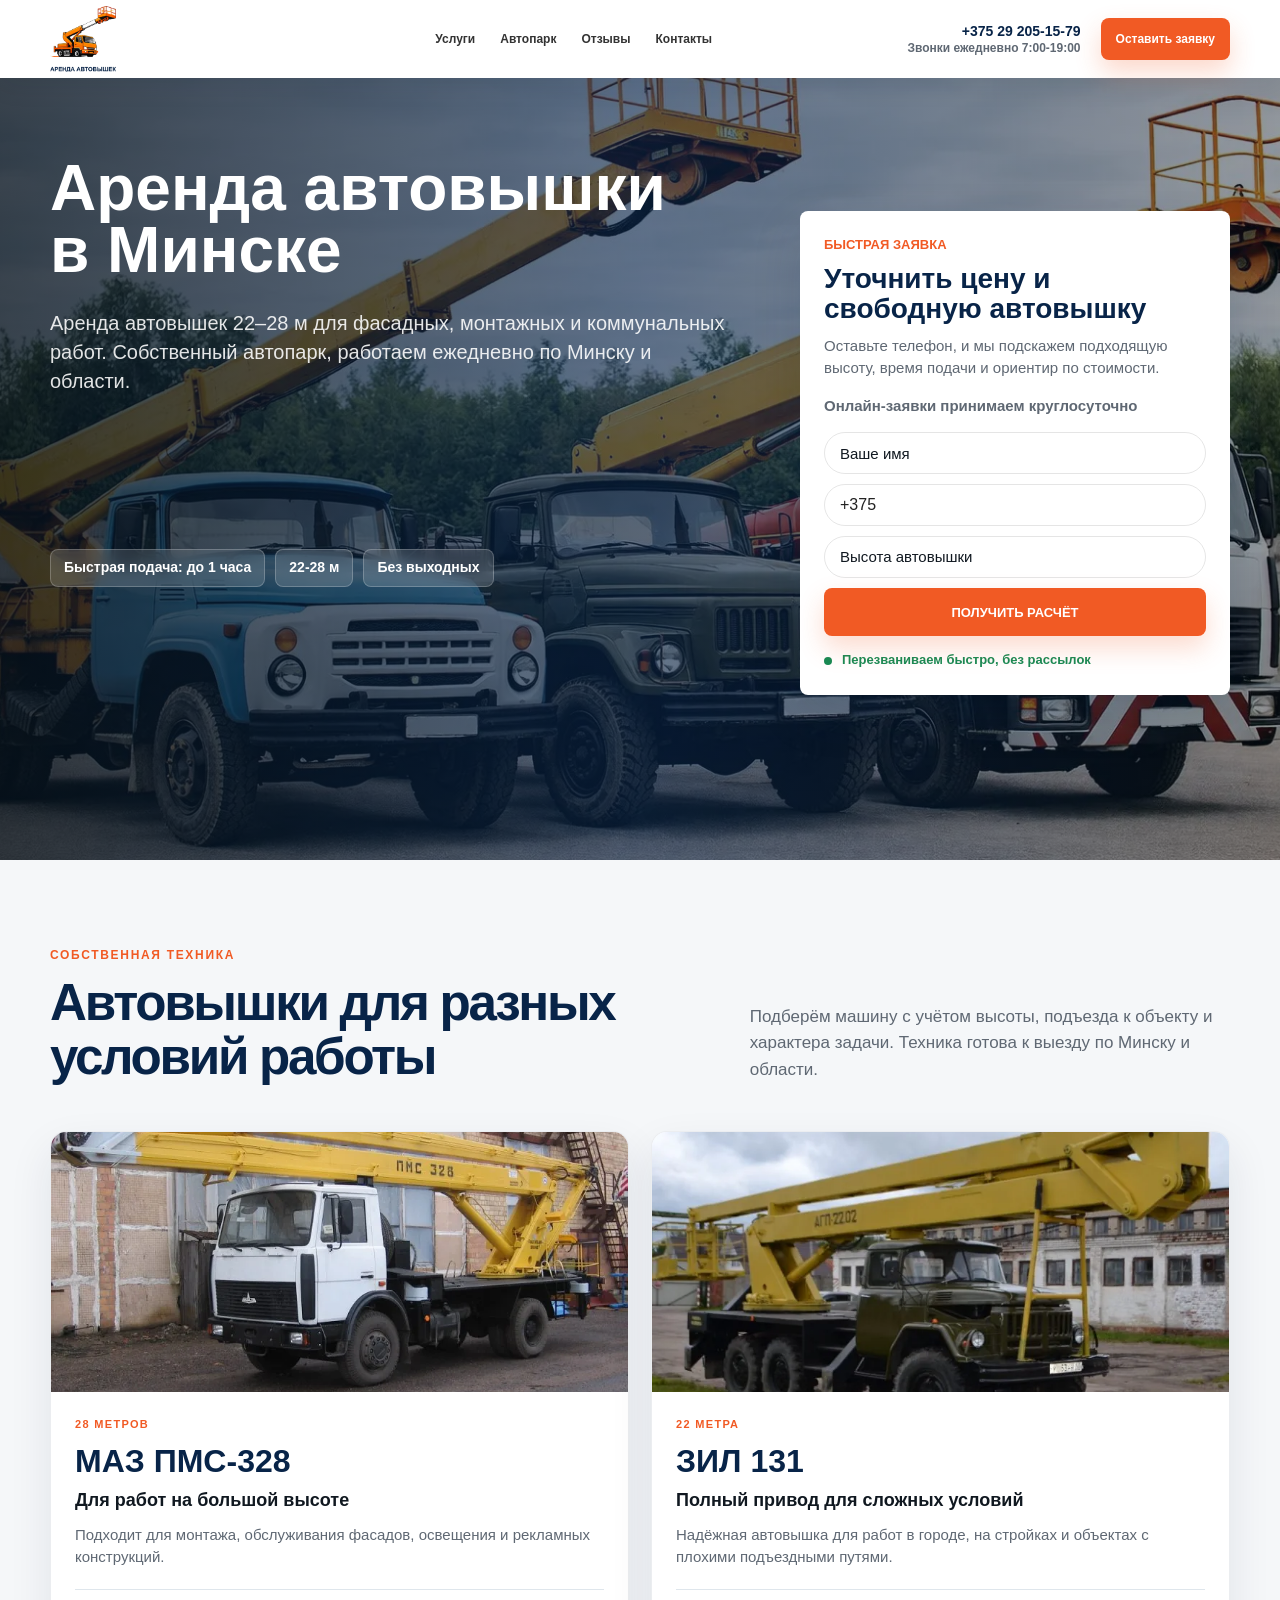
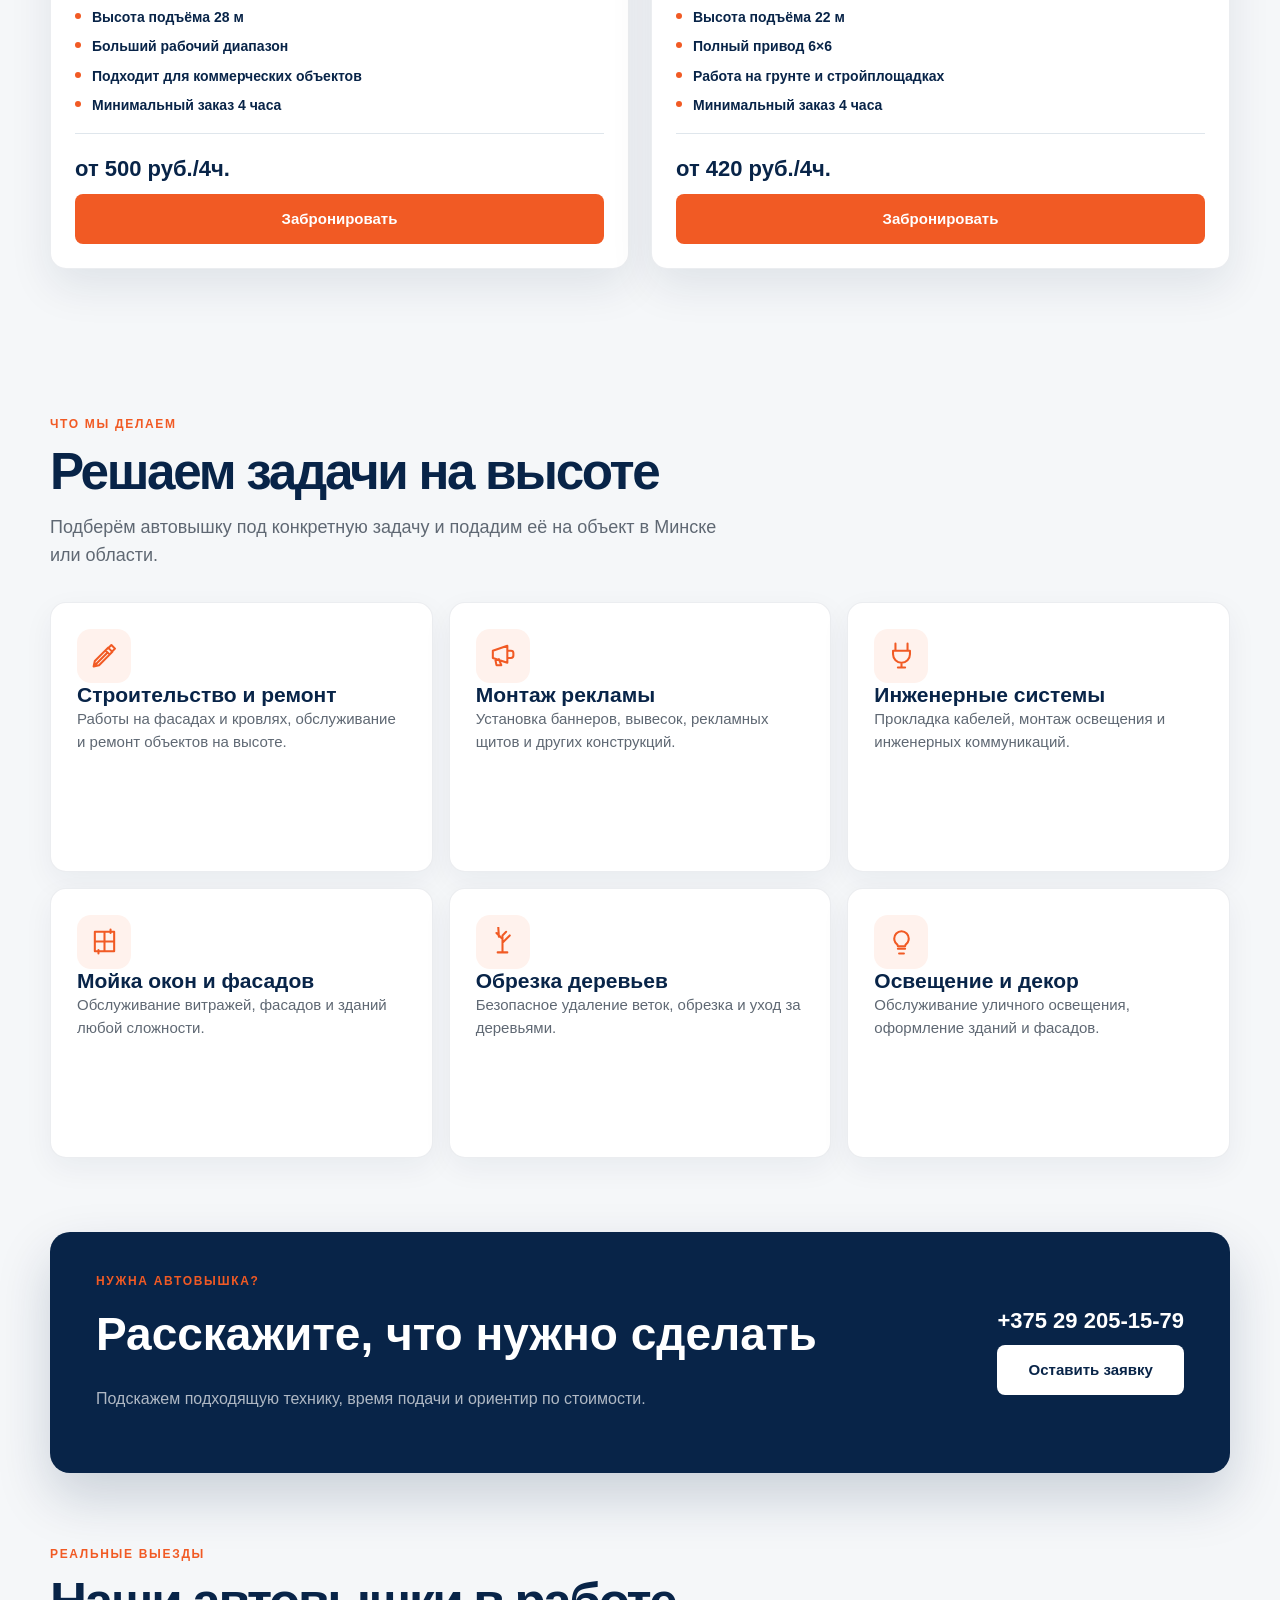
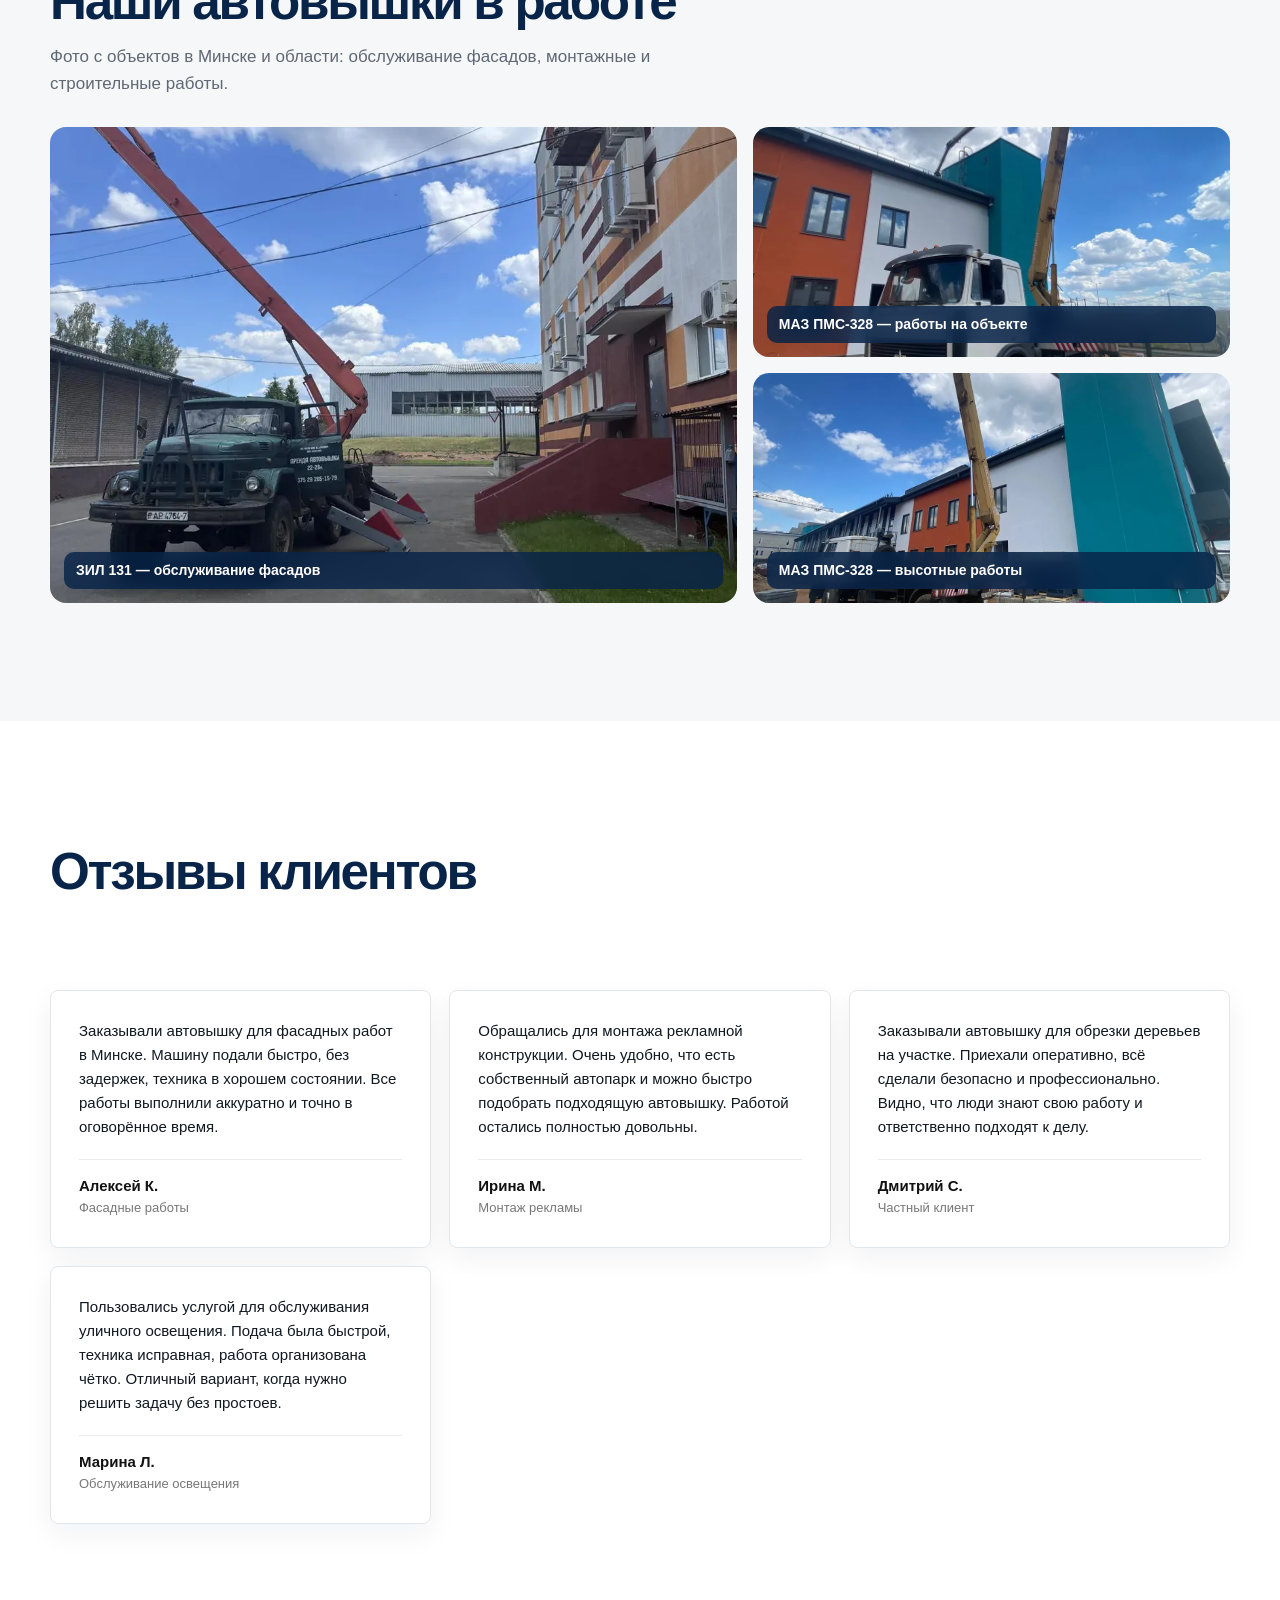
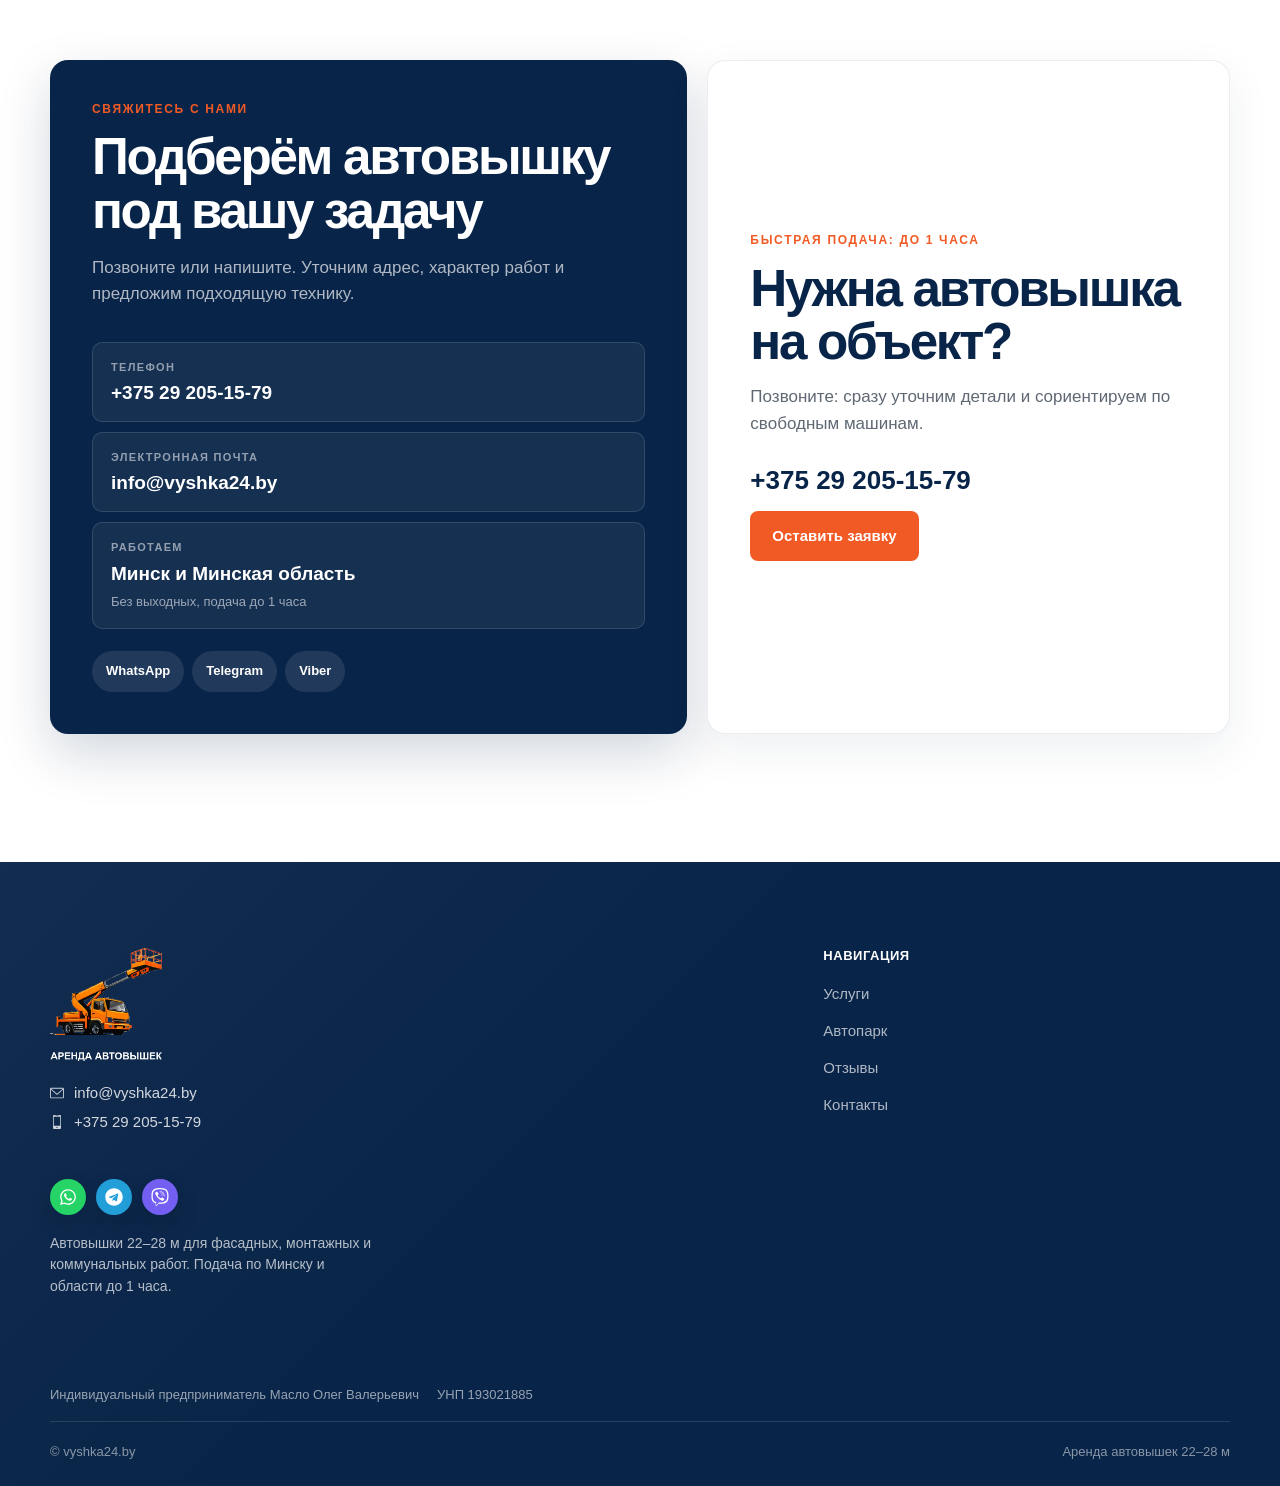
==== public/index.html @ dd9f05c5 "Avoid iOS toolbar repaint on overlays" ====
<!DOCTYPE html>
<html lang="ru-RU">
<head>
		<meta charset="UTF-8">
		<title>Аренда автовышки Минск, услуги вышки заказать на час, цены</title>
<meta name="description" content="Аренда автовышек 22-28 метров в Минске и Минской области. Собственная техника, работаем без выходных, быстрая подача до 1 часа.">
<meta name='robots' content='max-image-preview:large' />
<link rel="canonical" href="https://vyshka24.by/" />
<meta name="viewport" content="width=device-width, initial-scale=1.0">
			<style>

		</style>			<style id="wd-style-header_469249-css" data-type="wd-style-header_469249">
				:root{
	--wd-top-bar-h: .00001px;
	--wd-top-bar-sm-h: .00001px;
	--wd-top-bar-sticky-h: .00001px;
	--wd-top-bar-brd-w: .00001px;

	--wd-header-general-h: 78px;
	--wd-header-general-sm-h: 60px;
	--wd-header-general-sticky-h: 68px;
	--wd-header-general-brd-w: .00001px;

	--wd-header-bottom-h: .00001px;
	--wd-header-bottom-sm-h: .00001px;
	--wd-header-bottom-sticky-h: .00001px;
	--wd-header-bottom-brd-w: .00001px;

	--wd-header-clone-h: .00001px;

	--wd-header-brd-w: calc(var(--wd-top-bar-brd-w) + var(--wd-header-general-brd-w) + var(--wd-header-bottom-brd-w));
	--wd-header-h: calc(var(--wd-top-bar-h) + var(--wd-header-general-h) + var(--wd-header-bottom-h) + var(--wd-header-brd-w));
	--wd-header-sticky-h: calc(var(--wd-top-bar-sticky-h) + var(--wd-header-general-sticky-h) + var(--wd-header-bottom-sticky-h) + var(--wd-header-clone-h) + var(--wd-header-brd-w));
	--wd-header-sm-h: calc(var(--wd-top-bar-sm-h) + var(--wd-header-general-sm-h) + var(--wd-header-bottom-sm-h) + var(--wd-header-brd-w));
}

.whb-top-bar .wd-dropdown {
	margin-top: 5px;
}

.whb-top-bar .wd-dropdown:after {
	height: 15px;
}


.whb-sticked .whb-general-header .wd-dropdown:not(.sub-sub-menu) {
	margin-top: 12.5px;
}

.whb-sticked .whb-general-header .wd-dropdown:not(.sub-sub-menu):after {
	height: 22.5px;
}

:root:has(.whb-top-bar.whb-border-boxed) {
	--wd-top-bar-brd-w: .00001px;
}

@media (max-width: 1024px) {
:root:has(.whb-top-bar.whb-hidden-mobile) {
	--wd-top-bar-brd-w: .00001px;
}
}





		.whb-top-bar-inner { border-color: rgba(255, 255, 255, 1);border-bottom-width: 1px;border-bottom-style: solid; }
.whb-top-bar {
	background-color: rgba(4, 42, 71, 1);
}

.whb-general-header {
	background-color: rgba(255, 255, 255, 1);
}
			</style>
						<style id="wd-style-theme_settings_default-css" data-type="wd-style-theme_settings_default">
				@font-face {
	font-weight: normal;
		font-style: normal;
		font-family: "woodmart-font";
		src: url("./assets/fonts/woodmart-font-1-400.woff2") format("woff2");
		font-display: swap;
}

:root {
	--wd-text-font: Arial, Helvetica, sans-serif;
	--wd-text-font-weight: 400;
	--wd-text-color: rgb(35,35,35);
	--wd-text-font-size: 14px;
	--wd-title-font: Arial, Helvetica, sans-serif;
	--wd-title-font-weight: 600;
	--wd-title-color: rgb(43,43,43);
	--wd-entities-title-font: Arial, Helvetica, sans-serif;
	--wd-entities-title-font-weight: 600;
	--wd-entities-title-color: rgb(40,40,40);
	--wd-entities-title-color-hover: rgb(255, 255, 255);
	--wd-alternative-font: Arial, Helvetica, sans-serif;
	--wd-widget-title-font: Arial, Helvetica, sans-serif;
	--wd-widget-title-font-weight: 600;
	--wd-widget-title-transform: uppercase;
	--wd-widget-title-color: rgb(38,38,38);
	--wd-widget-title-font-size: 14px;
	--wd-header-el-font: Arial, Helvetica, sans-serif;
	--wd-header-el-font-weight: 600;
	--wd-header-el-transform: uppercase;
	--wd-header-el-font-size: 14px;
	--wd-primary-color: rgb(8,36,72);
	--wd-alternative-color: rgb(249,97,9);
	--wd-link-color: rgb(0,0,0);
	--wd-link-color-hover: rgb(0,0,0);
	--btn-default-transform: none;
	--btn-default-bgcolor: rgb(249,97,9);
	--btn-default-bgcolor-hover: rgb(249,97,9);
	--btn-accented-transform: none;
	--btn-accented-bgcolor: rgb(249,97,9);
	--btn-accented-bgcolor-hover: rgb(249,97,9);
	--wd-form-brd-width: 2px;
	--notices-success-bg: #459647;
	--notices-success-color: #fff;
	--notices-warning-bg: #E0B252;
	--notices-warning-color: #fff;
}
.wd-popup.wd-age-verify {
	--wd-popup-width: 500px;
}
.wd-popup.wd-promo-popup {
	background-color: #111111;
	background-image: none;
	background-repeat: no-repeat;
	background-size: cover;
	background-position: center center;
	--wd-popup-width: 800px;
}
.page-title-default {
	background-color: rgb(53,57,66);
	background-image: url(./assets/media/images/section-background.webp);
	background-size: cover;
	background-position: center center;
}
.footer-container {
	background-color: rgb(8,36,72);
	background-image: none;
}
.page .main-page-wrapper {
	background-color: rgb(255,255,255);
	background-image: none;
}
.wd-popup.popup-quick-view {
	--wd-popup-width: 920px;
}
:root{
--wd-container-w: 1420px;
--wd-form-brd-radius: 35px;
--btn-default-color: #fff;
--btn-default-color-hover: #fff;
--btn-accented-color: #fff;
--btn-accented-color-hover: #fff;
--btn-default-brd-radius: 35px;
--btn-default-box-shadow: none;
--btn-default-box-shadow-hover: none;
--btn-accented-brd-radius: 35px;
--btn-accented-box-shadow: none;
--btn-accented-box-shadow-hover: none;
--wd-brd-radius: 0px;
}

@media (min-width: 1437px) {
.platform-Windows .wd-section-stretch > .elementor-container {
margin-left: auto;
margin-right: auto;
}
}

@media (min-width: 1420px) {
html:not(.platform-Windows) .wd-section-stretch > .elementor-container {
margin-left: auto;
margin-right: auto;
}
}

			</style>
			<style id="woodmart-inline-css-inline-css">
#wd-6a185645a50ec a {background-color:rgba(249, 97, 9,1);}#wd-6a185645a50ec a:hover {background-color:rgba(249, 97, 9,1);}
/*# sourceURL=woodmart-inline-css-inline-css */
</style>

<link rel="preload" as="image" href="assets/media/images/hero.webp" type="image/webp" fetchpriority="high">
<link rel="stylesheet" href="assets/site.css">
</head>

<body class="home page-template-default page page-id-3604 theme-woodmart wrapper-custom elementor-default elementor-kit-7 elementor-page elementor-page-3604">
			<div class="website-wrapper">
									<header class="whb-header whb-header_469249 whb-sticky-shadow whb-scroll-stick whb-sticky-real whb-hide-on-scroll">
					<div class="whb-main-header">

<div class="whb-row whb-top-bar whb-not-sticky-row whb-with-bg whb-border-boxed whb-color-light whb-hidden-mobile whb-flex-flex-middle">
	<div class="container">
		<div class="whb-flex-row whb-top-bar-inner">
			<div class="whb-column whb-col-left whb-visible-lg">

<div class="wd-header-nav wd-header-secondary-nav text-left" role="navigation" aria-label="Secondary navigation">
	<ul id="menu-top-bar-left-electronics-2" class="menu wd-nav wd-nav-secondary wd-style-separated wd-gap-s"><li id="menu-item-38819" class="menu-item menu-item-type-custom menu-item-object-custom menu-item-38819 item-level-0 menu-simple-dropdown wd-event-hover" ><a class="woodmart-nav-link"><span class="nav-link-text">Работаем в Минске и Минской области</span></a></li>
<li id="menu-item-38817" class="menu-item menu-item-type-custom menu-item-object-custom menu-item-38817 item-level-0 menu-simple-dropdown wd-event-hover" ><a href="mailto:info@vyshka24.by" class="woodmart-nav-link"><span class="nav-link-text">info@vyshka24.by</span></a></li>
<li id="menu-item-37923" class="menu-item menu-item-type-custom menu-item-object-custom menu-item-37923 item-level-0 menu-simple-dropdown wd-event-hover" ><a href="tel:+375292051579" class="woodmart-nav-link"><span class="nav-link-text">+375 29 205-15-79</span></a></li>
</ul></div><!--END MAIN-NAV-->
</div>
<div class="whb-column whb-col-center whb-visible-lg whb-empty-column">
	</div>
<div class="whb-column whb-col-right whb-visible-lg whb-empty-column">
	</div>
<div class="whb-column whb-col-mobile whb-hidden-lg whb-empty-column">
	</div>
		</div>
	</div>
</div>

<div class="whb-row whb-general-header whb-sticky-row whb-with-bg whb-without-border whb-color-dark whb-flex-flex-middle">
	<div class="container">
		<div class="whb-flex-row whb-general-header-inner">
			<div class="whb-column whb-col-left whb-visible-lg">
	<div class="site-logo">
	<a href="/" class="wd-logo wd-main-logo" rel="home" aria-label="Site logo">
		<img fetchpriority="high" width="427" height="429" src="./assets/media/images/logo-header.webp" class="attachment-full size-full" alt="Аренда автовышек" decoding="async" />	</a>
	</div>
</div>
<div class="whb-column whb-col-center whb-visible-lg">
	<div class="wd-header-nav wd-header-main-nav text-center wd-design-1" role="navigation" aria-label="Главное меню">
	<ul id="menu-mobile-navigation" class="menu wd-nav wd-nav-main wd-style-bg wd-gap-m"><li id="menu-item-42066" class="menu-item menu-item-type-custom menu-item-object-custom menu-item-42066 item-level-0 menu-simple-dropdown wd-event-hover" ><a href="#services" class="woodmart-nav-link"><span class="nav-link-text">Услуги</span></a></li>
<li id="menu-item-42326" class="menu-item menu-item-type-custom menu-item-object-custom menu-item-42326 item-level-0 menu-simple-dropdown wd-event-hover" ><a href="#avtopark" class="woodmart-nav-link"><span class="nav-link-text">Автопарк</span></a></li>
<li id="menu-item-40910" class="menu-item menu-item-type-custom menu-item-object-custom menu-item-40910 item-level-0 menu-simple-dropdown wd-event-hover" ><a href="#reviews" class="woodmart-nav-link"><span class="nav-link-text">Отзывы</span></a></li>
<li id="menu-item-15552" class="menu-item menu-item-type-custom menu-item-object-custom menu-item-15552 item-level-0 menu-simple-dropdown wd-event-hover" ><a href="#contacts" class="woodmart-nav-link"><span class="nav-link-text">Контакты</span></a></li>
</ul></div><!--END MAIN-NAV-->
</div>
<div class="whb-column whb-col-right whb-visible-lg">
	<div class="whb-space-element " style="width:20px;"></div><div id="wd-6a185645a50ec" class=" whb-mubjow1w5zvrdp3ky870 wd-button-wrapper text-center"><a href="#contacts" title="" class="btn btn-scheme-light btn-scheme-hover-light btn-style-default btn-style-round btn-size-small woodmart-open-newsletter">Заказать звонок</a></div><div class="whb-space-element " style="width:20px;"></div>

</div>
<div class="whb-column whb-mobile-left whb-hidden-lg">
	<div class="site-logo">
	<a href="/" class="wd-logo wd-main-logo" rel="home" aria-label="Site logo">
		<img width="427" height="429" src="./assets/media/images/logo-header.webp" class="attachment-full size-full" alt="Аренда автовышек" decoding="async" />	</a>
	</div>
</div>
<div class="whb-column whb-mobile-center whb-hidden-lg">

<div class="wd-header-text set-cont-mb-s reset-last-child "><div class="whb-column whb-col-left whb-visible-lg">
<div class="wd-header-nav wd-header-secondary-nav text-left" role="navigation" aria-label="Secondary navigation">

<strong><span style="color: #333333;"><a class="woodmart-nav-link" style="color: #333333;" href="tel:+375292051579"><span class="nav-link-text">+375 29 205-15-79</span></a></span></strong>

</div>
</div></div>
</div>
<div class="whb-column whb-mobile-right whb-hidden-lg">
	<div class="wd-tools-element wd-header-mobile-nav wd-style-icon wd-design-1 whb-3bjvjz8af9ko7c53olr0">
		<a href="#menu" rel="nofollow" aria-label="Открыть меню">

		<span class="wd-tools-icon">
					</span>

		<span class="wd-tools-text">Меню</span>

			</a>
</div><!--END wd-header-mobile-nav--></div>
		</div>
	</div>
</div>
</div>
				</header>

								<div class="main-page-wrapper">


		<!-- MAIN CONTENT AREA -->
				<div class="container">
			<div class="row content-layout-wrapper align-items-start">

<div class="site-content col-lg-12 col-12 col-md-12" role="main">

								<article id="post-3604" class="post-3604 page type-page status-publish hentry">

					<div class="entry-content">
								<div data-elementor-type="page" data-elementor-id="3604" class="elementor elementor-3604" data-elementor-post-type="page">
				<div class="elementor-element elementor-element-8d1bf74 wd-section-stretch e-flex e-con-boxed e-con e-parent" data-id="8d1bf74" data-element_type="container" data-settings="{&quot;background_background&quot;:&quot;classic&quot;}">
					<div class="e-con-inner">
				<div class="elementor-element elementor-element-ebcc00c wd-width-100 elementor-widget elementor-widget-wd_title" data-id="ebcc00c" data-element_type="widget" data-widget_type="wd_title.default">
				<div class="elementor-widget-container">
							<div class="title-wrapper set-mb-s reset-last-child wd-title-color-default wd-title-style-default wd-title-size-default text-left">


			<div class="liner-continer">
				<h1 class="woodmart-title-container title wd-fontsize-l">Аренда автовышки<br> в Минске</h1>
							</div>

							<div class="title-after_title set-cont-mb-s reset-last-child wd-fontsize-xs">
					Аренда автовышек 22–28 м для фасадных, монтажных и коммунальных работ. Собственный автопарк, работаем ежедневно по Минску и области.				</div>
					</div>
						</div>
				</div>
		<div class="elementor-element elementor-element-c58ff0f e-grid e-con-full e-con e-child" data-id="c58ff0f" data-element_type="container">
				<div class="elementor-element elementor-element-cd8ff6d elementor-widget elementor-widget-wd_button" data-id="cd8ff6d" data-element_type="widget" data-settings="{&quot;_animation&quot;:&quot;none&quot;}" data-widget_type="wd_button.default">
				<div class="elementor-widget-container">
							<div class="wd-button-wrapper text-left" >
			<a class="btn btn-style-default btn-style-round btn-size-large btn-color-alt btn-icon-pos-right"  href="#contacts">
				<span class="wd-btn-text" data-elementor-setting-key="text">
					Заказать автовышку				</span>

							</a>
		</div>
						</div>
				</div>
				<div class="elementor-element elementor-element-da0ff6f elementor-widget elementor-widget-wd_button" data-id="da0ff6f" data-element_type="widget" data-settings="{&quot;_animation&quot;:&quot;none&quot;}" data-widget_type="wd_button.default">
				<div class="elementor-widget-container">
							<div class="wd-button-wrapper text-left" >
			<a class="btn btn-style-bordered btn-style-round btn-size-large btn-color-white btn-icon-pos-right"  href="tel:+375292051579">
				<span class="wd-btn-text" data-elementor-setting-key="text">
					+375 29 205-15-79				</span>

							</a>
		</div>
						</div>
				</div>
				</div>
					</div>
				</div>
		<div class="vm-home-landing">
			<section id="avtopark" class="vm-fleet vm-home-fleet">
				<section class="vm-fleet-intro">
					<div><span class="vm-section-kicker">Собственная техника</span><h2>Автовышки для разных условий работы</h2></div>
					<p>Подберём машину с учётом высоты, подъезда к объекту и характера задачи. Техника готова к выезду по Минску и области.</p>
				</section>
				<section class="vm-fleet-grid">
					<article class="vm-fleet-card">
						<img src="./assets/media/gallery/fleet-maz-pms-328.webp" alt="Автовышка МАЗ ПМС-328 28 метров" loading="lazy">
						<div class="vm-fleet-card__body">
							<span class="vm-fleet-card__eyebrow">28 метров</span>
							<h3>МАЗ ПМС-328</h3>
							<strong class="vm-fleet-card__subtitle">Для работ на большой высоте</strong>
							<p>Подходит для монтажа, обслуживания фасадов, освещения и рекламных конструкций.</p>
							<ul>
								<li>Высота подъёма 28 м</li>
								<li>Больший рабочий диапазон</li>
								<li>Подходит для коммерческих объектов</li>
								<li>Минимальный заказ 4 часа</li>
							</ul>
							<div class="vm-fleet-card__footer">
								<div class="vm-fleet-card__price">от 500 руб./4ч.</div>
								<a class="vm-services-button" href="tel:+375292051579">Забронировать</a>
							</div>
						</div>
					</article>
					<article class="vm-fleet-card">
						<img src="./assets/media/gallery/fleet-zil-131.webp" alt="Автовышка ЗИЛ 131 22 метра" loading="lazy">
						<div class="vm-fleet-card__body">
							<span class="vm-fleet-card__eyebrow">22 метра</span>
							<h3>ЗИЛ 131</h3>
							<strong class="vm-fleet-card__subtitle">Полный привод для сложных условий</strong>
							<p>Надёжная автовышка для работ в городе, на стройках и объектах с плохими подъездными путями.</p>
							<ul>
								<li>Высота подъёма 22 м</li>
								<li>Полный привод 6×6</li>
								<li>Работа на грунте и стройплощадках</li>
								<li>Минимальный заказ 4 часа</li>
							</ul>
							<div class="vm-fleet-card__footer">
								<div class="vm-fleet-card__price">от 420 руб./4ч.</div>
								<a class="vm-services-button" href="tel:+375292051579">Забронировать</a>
							</div>
						</div>
					</article>
				</section>
			</section>
			<section id="services" class="vm-home-services">
				<div class="vm-services-heading">
					<span class="vm-section-kicker">Что мы делаем</span>
					<h2>Решаем задачи на высоте</h2>
					<p>Подберём автовышку под конкретную задачу и подадим её на объект в Минске или области.</p>
				</div>
				<div class="vm-services-grid">
					<article class="vm-service-card">
						<div class="vm-service-card__icon"><svg viewBox="0 0 24 24" aria-hidden="true"><path d="m14.7 6.3 3-3 3 3-3 3M13 8l3 3M4 20l9.5-9.5M3 21l4.5-1 11-11-3.5-3.5-11 11L3 21Z"/></svg></div>
						<h3>Строительство и ремонт</h3>
						<p>Работы на фасадах и кровлях, обслуживание и ремонт объектов на высоте.</p>
					</article>
					<article class="vm-service-card">
						<div class="vm-service-card__icon"><svg viewBox="0 0 24 24" aria-hidden="true"><path d="M4 14V8l12-4v14L4 14Zm12-6h3a2 2 0 0 1 2 2v2a2 2 0 0 1-2 2h-3M6 15l1 5h4l-2-5"/></svg></div>
						<h3>Монтаж рекламы</h3>
						<p>Установка баннеров, вывесок, рекламных щитов и других конструкций.</p>
					</article>
					<article class="vm-service-card">
						<div class="vm-service-card__icon"><svg viewBox="0 0 24 24" aria-hidden="true"><path d="M7 2v6M17 2v6M5 8h14v3a7 7 0 0 1-14 0V8Zm7 10v4M9 22h6"/></svg></div>
						<h3>Инженерные системы</h3>
						<p>Прокладка кабелей, монтаж освещения и инженерных коммуникаций.</p>
					</article>
					<article class="vm-service-card">
						<div class="vm-service-card__icon"><svg viewBox="0 0 24 24" aria-hidden="true"><path d="M4 4h16v16H4V4Zm8 0v16M4 12h16M17 2v3M7 19v3"/></svg></div>
						<h3>Мойка окон и фасадов</h3>
						<p>Обслуживание витражей, фасадов и зданий любой сложности.</p>
					</article>
					<article class="vm-service-card">
						<div class="vm-service-card__icon"><svg viewBox="0 0 24 24" aria-hidden="true"><path d="M12 21V8M8 21h8M12 10 7 5M12 13l6-6M12 7l3-3M9 8 8-8"/></svg></div>
						<h3>Обрезка деревьев</h3>
						<p>Безопасное удаление веток, обрезка и уход за деревьями.</p>
					</article>
					<article class="vm-service-card">
						<div class="vm-service-card__icon"><svg viewBox="0 0 24 24" aria-hidden="true"><path d="M9 18h6M10 22h4M8 14a6 6 0 1 1 8 0c-1 .8-1 1.5-1 2h-6c0-.5 0-1.2-1-2Z"/></svg></div>
						<h3>Освещение и декор</h3>
						<p>Обслуживание уличного освещения, оформление зданий и фасадов.</p>
					</article>
				</div>
			</section>
			<section class="vm-services-cta">
				<div>
					<span class="vm-section-kicker">Нужна автовышка?</span>
					<h2>Расскажите, что нужно сделать</h2>
					<p>Подскажем подходящую технику, время подачи и ориентир по стоимости.</p>
				</div>
				<div class="vm-services-cta__actions">
					<a class="vm-services-cta__phone" href="tel:+375292051579">+375 29 205-15-79</a>
					<a class="vm-services-button vm-services-button--light" href="tel:+375292051579">Позвонить</a>
				</div>
			</section>
			<section class="vm-work-gallery">
				<div class="vm-work-gallery__intro">
					<span class="vm-section-kicker">Реальные выезды</span>
					<h2>Наши автовышки в работе</h2>
					<p>Фото с объектов в Минске и области: обслуживание фасадов, монтажные и строительные работы.</p>
				</div>
				<div class="vm-work-gallery__grid">
					<a class="vm-work-gallery__item vm-work-gallery__item--main" href="./assets/media/gallery/work-avtovyshka-fasad.webp" target="_blank" rel="noopener">
						<img src="./assets/media/gallery/work-avtovyshka-fasad.webp" alt="Автовышка ЗИЛ выполняет работы на фасаде здания" loading="lazy">
						<span>ЗИЛ 131 — обслуживание фасадов</span>
					</a>
					<a class="vm-work-gallery__item" href="./assets/media/gallery/work-avtovyshka-maz.webp" target="_blank" rel="noopener">
						<img src="./assets/media/gallery/work-avtovyshka-maz.webp" alt="Автовышка МАЗ на строительном объекте" loading="lazy">
						<span>МАЗ ПМС-328 — работы на объекте</span>
					</a>
					<a class="vm-work-gallery__item" href="./assets/media/gallery/work-avtovyshka-na-obekte.webp" target="_blank" rel="noopener">
						<img src="./assets/media/gallery/work-avtovyshka-na-obekte.webp" alt="Автовышка МАЗ выполняет высотные работы у здания" loading="lazy">
						<span>МАЗ ПМС-328 — высотные работы</span>
					</a>
				</div>
			</section>
		</div>
		<div class="elementor-element elementor-element-d81488f e-con-full e-flex e-con e-parent" data-id="d81488f" data-element_type="container">
				<div class="elementor-element elementor-element-b1c090c wd-width-100 elementor-widget elementor-widget-wd_title" data-id="b1c090c" data-element_type="widget" data-widget_type="wd_title.default">
				<div class="elementor-widget-container">
							<div class="title-wrapper set-mb-s reset-last-child wd-title-color-primary wd-title-style-default wd-title-size-custom text-left">


			<div class="liner-continer">
					<h2 class="woodmart-title-container title ">Надёжная автовышка для любых высотных работ</h2>
							</div>

					</div>
						</div>
				</div>
				<div class="elementor-element elementor-element-e77c4b6 color-scheme-inherit text-left elementor-widget elementor-widget-text-editor" data-id="e77c4b6" data-element_type="widget" data-widget_type="text-editor.default">
				<div class="elementor-widget-container">
									<p>Предоставляем в аренду автогидроподъёмники высотой от 22 до 28 метров для строительных, монтажных, коммунальных и обслуживающих работ в Минске</p>								</div>
				</div>
		<div class="elementor-element elementor-element-d5d28b7 e-con-full e-flex e-con e-child" data-id="d5d28b7" data-element_type="container">
		<div class="elementor-element elementor-element-a07022f e-grid e-con-full e-con e-child" data-id="a07022f" data-element_type="container">
		<div class="elementor-element elementor-element-853dcb3 e-con-full e-flex e-con e-child" data-id="853dcb3" data-element_type="container">
				<div class="elementor-element elementor-element-04905de elementor-position-top elementor-widget elementor-widget-image-box" data-id="04905de" data-element_type="widget" data-widget_type="image-box.default">
				<div class="elementor-widget-container">
					<div class="elementor-image-box-wrapper"><figure class="elementor-image-box-img"><img decoding="async" width="180" height="180" src="./assets/media/icons/feature-fleet.webp" class="attachment-full size-full" alt="" /></figure><div class="elementor-image-box-content"><h3 class="elementor-image-box-title">Собственный автопарк</h3><p class="elementor-image-box-description">Предлагаем ЗИЛ 131 и МАЗ ПМС-328 — подберём подходящую технику под ваш объект и задачи.</p></div></div>				</div>
				</div>
				</div>
		<div class="elementor-element elementor-element-255ed8f e-con-full e-flex e-con e-child" data-id="255ed8f" data-element_type="container">
				<div class="elementor-element elementor-element-a2ccc0a elementor-position-top elementor-widget elementor-widget-image-box" data-id="a2ccc0a" data-element_type="widget" data-widget_type="image-box.default">
				<div class="elementor-widget-container">
					<div class="elementor-image-box-wrapper"><figure class="elementor-image-box-img"><img loading="lazy" decoding="async" width="180" height="180" src="./assets/media/icons/feature-fast.webp" class="attachment-full size-full" alt="" /></figure><div class="elementor-image-box-content"><h3 class="elementor-image-box-title">Быстрая подача: до 1 часа</h3><p class="elementor-image-box-description">Оперативно направим автовышку на объект в Минске и по области в течение одного часа.</p></div></div>				</div>
				</div>
				</div>
		<div class="elementor-element elementor-element-47b1cef e-con-full e-flex e-con e-child" data-id="47b1cef" data-element_type="container">
				<div class="elementor-element elementor-element-fd65d72 elementor-position-top elementor-widget elementor-widget-image-box" data-id="fd65d72" data-element_type="widget" data-widget_type="image-box.default">
				<div class="elementor-widget-container">
					<div class="elementor-image-box-wrapper"><figure class="elementor-image-box-img"><img loading="lazy" decoding="async" width="180" height="180" src="./assets/media/icons/feature-height.webp" class="attachment-full size-full" alt="" /></figure><div class="elementor-image-box-content"><h3 class="elementor-image-box-title">Высота 22–28 метров</h3><p class="elementor-image-box-description">Автогидроподъёмники подходят для большинства высотных работ: фасады, кровля, монтаж, обрезка деревьев и обслуживание освещения.</p></div></div>				</div>
				</div>
				</div>
		<div class="elementor-element elementor-element-83ccb93 e-con-full e-flex e-con e-child" data-id="83ccb93" data-element_type="container">
				<div class="elementor-element elementor-element-cdd0760 elementor-position-top elementor-widget elementor-widget-image-box" data-id="cdd0760" data-element_type="widget" data-widget_type="image-box.default">
				<div class="elementor-widget-container">
					<div class="elementor-image-box-wrapper"><figure class="elementor-image-box-img"><img loading="lazy" decoding="async" width="180" height="180" src="./assets/media/icons/feature-daily.webp" class="attachment-full size-full" alt="" /></figure><div class="elementor-image-box-content"><h3 class="elementor-image-box-title">Без выходных</h3><p class="elementor-image-box-description">Работаем ежедневно, чтобы вы могли заказать технику в удобное время без простоев.</p></div></div>				</div>
				</div>
				</div>
				</div>
				</div>
				</div>
		<div class="elementor-element elementor-element-2226661 wd-section-stretch e-flex e-con-boxed e-con e-parent" data-id="2226661" data-element_type="container" data-settings="{&quot;background_background&quot;:&quot;classic&quot;}">
					<div class="e-con-inner">
		<div class="elementor-element elementor-element-4deff54 e-con-full e-flex e-con e-child" data-id="4deff54" data-element_type="container">
				<div class="elementor-element elementor-element-61f21f3 elementor-widget elementor-widget-image" data-id="61f21f3" data-element_type="widget" data-widget_type="image.default">
				<div class="elementor-widget-container">
															<img loading="lazy" decoding="async" width="1535" height="920" src="./assets/media/images/section-background.webp" class="attachment-full size-full" alt="" srcset="./assets/media/images/section-background.webp 1535w" sizes="(max-width: 1535px) 100vw, 1535px" />															</div>
				</div>
				</div>
		<div class="elementor-element elementor-element-2712ad7 e-con-full e-flex e-con e-child" data-id="2712ad7" data-element_type="container">
				<div class="elementor-element elementor-element-5709a97 wd-width-100 elementor-widget elementor-widget-wd_title" data-id="5709a97" data-element_type="widget" data-widget_type="wd_title.default">
				<div class="elementor-widget-container">
							<div class="title-wrapper set-mb-s reset-last-child wd-title-color-primary wd-title-style-default wd-title-size-custom text-left">


			<div class="liner-continer">
					<h2 class="woodmart-title-container title ">Аренда автовышки 22–28 метров в Минске </h2>
							</div>

					</div>
						</div>
				</div>
				<div class="elementor-element elementor-element-f4ad767 elementor-widget-mobile__width-inherit color-scheme-inherit text-left elementor-widget elementor-widget-text-editor" data-id="f4ad767" data-element_type="widget" data-widget_type="text-editor.default">
				<div class="elementor-widget-container">
									<p data-start="69" data-end="356">Индивидуальный предприниматель Масло Олег Валерьевич предоставляет услуги аренды автовышек в Минске и Минской области. В нашем автопарке техника высотой <strong data-start="222" data-end="244">от 22 до 28 метров</strong> на базе ЗИЛ-131 и МАЗ ПМС-328, что позволяет подобрать подходящую машину для различных высотных работ.</p><p data-start="358" data-end="555">Автовышки используются при ремонте и обслуживании фасадов и кровли, монтаже рекламных и инженерных конструкций, мойке окон, обслуживании уличного освещения, декорировании зданий и обрезке деревьев.</p><p data-start="557" data-end="715" data-is-last-node="" data-is-only-node="">Мы работаем без выходных и готовы <strong data-start="591" data-end="652">оперативно подать технику на объект в течение одного часа</strong>. Сотрудничаем как с частными клиентами, так и с организациями.</p>								</div>
				</div>
				<div class="elementor-element elementor-element-0d2489c elementor-widget elementor-widget-wd_button" data-id="0d2489c" data-element_type="widget" data-widget_type="wd_button.default">
				<div class="elementor-widget-container">
							<div class="wd-button-wrapper text-right" >
			<a class="btn btn-style-link btn-style- btn-size-large btn-color-alt btn-icon-pos-right"  href="#contacts">
				<span class="wd-btn-text" data-elementor-setting-key="text">
					Подробнее о компании				</span>

							</a>
		</div>
						</div>
				</div>
				</div>
					</div>
				</div>
		<div class="elementor-element elementor-element-e3e5361 wd-section-stretch e-flex e-con-boxed e-con e-parent" data-id="e3e5361" data-element_type="container" data-settings="{&quot;background_background&quot;:&quot;classic&quot;}">
					<div class="e-con-inner">
		<div class="elementor-element elementor-element-0de00e3 e-con-full e-flex e-con e-child" data-id="0de00e3" data-element_type="container">
				<div class="elementor-element elementor-element-04991db wd-width-100 elementor-widget elementor-widget-wd_title" data-id="04991db" data-element_type="widget" data-widget_type="wd_title.default">
				<div class="elementor-widget-container">
							<div class="title-wrapper set-mb-s reset-last-child wd-title-color-primary wd-title-style-default wd-title-size-custom text-left">


			<div class="liner-continer">
					<h2 class="woodmart-title-container title ">Собственная техника<br />
</h2>
							</div>

					</div>
						</div>
				</div>
				<div class="elementor-element elementor-element-c761646 color-scheme-inherit text-left elementor-widget elementor-widget-text-editor" data-id="c761646" data-element_type="widget" data-widget_type="text-editor.default">
				<div class="elementor-widget-container">
									<p>Наличие собственного автопарка позволяет быстро подобрать подходящую машину и не зависеть от посредников</p>								</div>
				</div>
				</div>
					</div>
				</div>
		<div class="elementor-element elementor-element-f00cb73 e-con-full e-flex e-con e-parent" data-id="f00cb73" data-element_type="container">
		<div class="elementor-element elementor-element-2469b87 e-con-full e-flex e-con e-child" data-id="2469b87" data-element_type="container">
				<div class="elementor-element elementor-element-1b6cfff elementor-position-top elementor-widget elementor-widget-image-box" data-id="1b6cfff" data-element_type="widget" data-widget_type="image-box.default">
				<div class="elementor-widget-container">
					<div class="elementor-image-box-wrapper"><figure class="elementor-image-box-img"><img decoding="async" src="./assets/media/gallery/fleet-zil-131.webp" title="419" alt="Автовышка ЗИЛ 131 22 метра" loading="lazy" /></figure><div class="elementor-image-box-content"><h3 class="elementor-image-box-title">ЗИЛ 131 • 22 метра</h3><p class="elementor-image-box-description">Полный привод для сложных условий: город, стройки, грунт и объекты с плохими подъездными путями. Минимальный заказ 4 часа, от 420 руб./4ч.</p></div></div>				</div>
				</div>
				<div class="elementor-element elementor-element-c95d2bb elementor-widget elementor-widget-wd_button" data-id="c95d2bb" data-element_type="widget" data-settings="{&quot;_animation&quot;:&quot;none&quot;}" data-widget_type="wd_button.default">
				<div class="elementor-widget-container">
							<div class="wd-button-wrapper text-left" >
			<a class="btn btn-style-default btn-style-round btn-size-large btn-color-alt btn-icon-pos-right"  href="#form-field-field_197ba03">
				<span class="wd-btn-text" data-elementor-setting-key="text">
					Забронировать				</span>

							</a>
		</div>
						</div>
				</div>
				</div>
		<div class="elementor-element elementor-element-1a46b33 e-con-full e-flex e-con e-child" data-id="1a46b33" data-element_type="container">
				<div class="elementor-element elementor-element-e4e1e1e elementor-position-top elementor-widget elementor-widget-image-box" data-id="e4e1e1e" data-element_type="widget" data-widget_type="image-box.default">
				<div class="elementor-widget-container">
					<div class="elementor-image-box-wrapper"><figure class="elementor-image-box-img"><img decoding="async" src="./assets/media/gallery/fleet-maz-pms-328.webp" title="4280_4751_11610" alt="Автовышка МАЗ ПМС-328 28 метров" loading="lazy" /></figure><div class="elementor-image-box-content"><h3 class="elementor-image-box-title">МАЗ ПМС-328 • 28 метров</h3><p class="elementor-image-box-description">Для работ на большой высоте: монтаж, фасады, освещение и рекламные конструкции. Минимальный заказ 4 часа, от 500 руб./4ч.
</p></div></div>				</div>
				</div>
				<div class="elementor-element elementor-element-99da9c4 elementor-widget elementor-widget-wd_button" data-id="99da9c4" data-element_type="widget" data-settings="{&quot;_animation&quot;:&quot;none&quot;}" data-widget_type="wd_button.default">
				<div class="elementor-widget-container">
							<div class="wd-button-wrapper text-left" >
			<a class="btn btn-style-default btn-style-round btn-size-large btn-color-alt btn-icon-pos-right"  href="#form-field-field_197ba03">
				<span class="wd-btn-text" data-elementor-setting-key="text">
					Забронировать				</span>

							</a>
		</div>
						</div>
				</div>
				</div>
				</div>
		<div id="reviews" class="elementor-element elementor-element-2714c18 wd-section-stretch e-flex e-con-boxed e-con e-parent" data-id="2714c18" data-element_type="container" data-settings="{&quot;background_background&quot;:&quot;classic&quot;}">
					<div class="e-con-inner">
		<div class="elementor-element elementor-element-39c2e5f e-con-full e-flex e-con e-child" data-id="39c2e5f" data-element_type="container">
				<div class="elementor-element elementor-element-35cad03 wd-width-100 elementor-widget elementor-widget-wd_title" data-id="35cad03" data-element_type="widget" data-widget_type="wd_title.default">
				<div class="elementor-widget-container">
							<div class="title-wrapper set-mb-s reset-last-child wd-title-color-primary wd-title-style-default wd-title-size-custom text-left">


			<div class="liner-continer">
					<h2 class="woodmart-title-container title ">Отзывы клиентов</h2>
							</div>

					</div>
						</div>
				</div>
				<div class="elementor-element elementor-element-dcaaf28 elementor-widget elementor-widget-html" data-id="dcaaf28" data-element_type="widget" data-widget_type="html.default">
				<div class="elementor-widget-container">
					<!-- Full Width Reviews Section -->
<section class="reviews-full">
  <div class="reviews-grid">

    <article class="review-item">
      <p>
        Заказывали автовышку для фасадных работ в Минске. Машину подали быстро, без задержек,
        техника в хорошем состоянии. Все работы выполнили аккуратно и точно в оговорённое время.
      </p>
      <div class="review-author">
        <strong>Алексей К.</strong>
        <span>Фасадные работы</span>
      </div>
    </article>

    <article class="review-item">
      <p>
        Обращались для монтажа рекламной конструкции. Очень удобно, что есть собственный автопарк
        и можно быстро подобрать подходящую автовышку. Работой остались полностью довольны.
      </p>
      <div class="review-author">
        <strong>Ирина М.</strong>
        <span>Монтаж рекламы</span>
      </div>
    </article>

    <article class="review-item">
      <p>
        Заказывали автовышку для обрезки деревьев на участке. Приехали оперативно, всё сделали
        безопасно и профессионально. Видно, что люди знают свою работу и ответственно подходят к делу.
      </p>
      <div class="review-author">
        <strong>Дмитрий С.</strong>
        <span>Частный клиент</span>
      </div>
    </article>

    <article class="review-item">
      <p>
        Пользовались услугой для обслуживания уличного освещения. Подача была быстрой,
        техника исправная, работа организована чётко. Отличный вариант, когда нужно решить задачу без простоев.
      </p>
      <div class="review-author">
        <strong>Марина Л.</strong>
        <span>Обслуживание освещения</span>
      </div>
    </article>

  </div>
</section>

<style>
.reviews-full {
  width: 100%;
  padding: 80px 0;
  background: transparent; /* прозрачный фон */
}

.reviews-grid {
  width: 100%;
  max-width: none; /* убираем ограничения */
  display: grid;
  grid-template-columns: repeat(4, 1fr);
  gap: 30px;
  padding: 0 5%;
  box-sizing: border-box;
}

.review-item {
  padding: 28px;
  border: 1px solid rgba(0,0,0,0.08);
  border-radius: 14px;
  background: rgba(255,255,255,0.9); /* лёгкая прозрачность карточек */
  backdrop-filter: blur(4px);
  transition: all 0.25s ease;
}

.review-item:hover {
  transform: translateY(-6px);
  box-shadow: 0 12px 28px rgba(0,0,0,0.08);
}

.review-item p {
  font-size: 15px;
  line-height: 1.6;
  color: #333;
  margin-bottom: 20px;
}

.review-author {
  border-top: 1px solid rgba(0,0,0,0.08);
  padding-top: 14px;
  display: flex;
  flex-direction: column;
}

.review-author strong {
  font-size: 15px;
  color: #111;
}

.review-author span {
  font-size: 13px;
  color: #777;
}

/* Tablet */
@media (max-width: 1100px) {
  .reviews-grid {
    grid-template-columns: repeat(2, 1fr);
  }
}

/* Mobile */
@media (max-width: 640px) {
  .reviews-grid {
    grid-template-columns: 1fr;
  }
}
</style>				</div>
				</div>
				</div>
					</div>
				</div>
		<section id="contacts" class="vm-contacts vm-home-contacts">
			<section class="vm-contacts-info">
				<span class="vm-section-kicker">Свяжитесь с нами</span>
				<h2>Подберём автовышку под вашу задачу</h2>
				<p>Позвоните или напишите. Уточним адрес, характер работ и предложим подходящую технику.</p>
				<div class="vm-contact-list">
					<a href="tel:+375292051579"><span>Телефон</span><strong>+375 29 205-15-79</strong></a>
					<a href="mailto:info@vyshka24.by"><span>Электронная почта</span><strong>info@vyshka24.by</strong></a>
					<div><span>Работаем</span><strong>Минск и Минская область</strong><small>Без выходных, подача до 1 часа</small></div>
				</div>
				<div class="vm-contact-messengers">
					<a href="https://wa.me/375292051579" target="_blank" rel="noopener">WhatsApp</a>
					<a href="tg://resolve?phone=375292051579">Telegram</a>
					<a href="viber://chat?number=%2B375292051579">Viber</a>
				</div>
			</section>
			<section class="vm-home-contacts__call">
				<span class="vm-section-kicker">Быстрая подача: до 1 часа</span>
				<h2>Нужна автовышка на объект?</h2>
				<p>Позвоните: сразу уточним детали и сориентируем по свободным машинам.</p>
				<a class="vm-services-cta__phone" href="tel:+375292051579">+375 29 205-15-79</a>
				<a class="vm-services-button" href="tel:+375292051579">Позвонить сейчас</a>
			</section>
		</section>

				</article><!-- #post -->



</div><!-- .site-content -->



			</div><!-- .main-page-wrapper -->
			</div> <!-- end row -->
	</div> <!-- end container -->


			<footer class="footer-container color-scheme-light">
																	<div class="container main-footer">
		<aside class="footer-sidebar widget-area row">
									<div class="footer-column footer-column-1 col-12 col-sm-6 col-lg-3">
										<div data-elementor-type="wp-post" data-elementor-id="818" class="elementor elementor-818" data-elementor-post-type="cms_block">
				<div class="elementor-element elementor-element-45452fa e-flex e-con-boxed e-con e-parent" data-id="45452fa" data-element_type="container">
					<div class="e-con-inner">
				<div class="elementor-element elementor-element-a995903 elementor-widget elementor-widget-image" data-id="a995903" data-element_type="widget" data-widget_type="image.default">
				<div class="elementor-widget-container">
																<a href="/" aria-label="На главную">
							<img width="427" height="429" src="./assets/media/images/logo-footer.webp" class="attachment-full size-full" alt="Аренда автовышек" />								</a>
															</div>
				</div>
				<div class="elementor-element elementor-element-93c43cf elementor-widget elementor-widget-wd_list" data-id="93c43cf" data-element_type="widget" data-widget_type="wd_list.default">
				<div class="elementor-widget-container">
							<ul class="wd-list color-scheme-custom wd-fontsize-l wd-list-type-image wd-list-style- wd-justify-left">
											<li class="elementor-repeater-item-30f3b34">
											<img  src="./assets/media/icons/email.svg" title="wd-envelope-light" width="14" height="14">
					<span class="list-content">
						info@vyshka24.by					</span>


						<a  href="mailto:info@vyshka24.by" class="wd-fill" aria-label="List item link"></a>
									</li>
											<li class="elementor-repeater-item-2d44578">
											<img  src="./assets/media/icons/phone.svg" title="wd-phone-light" width="14" height="14">
					<span class="list-content">
						+375 29 205-15-79					</span>


						<a  href="tel:+375292051579" class="wd-fill" aria-label="List item link"></a>
									</li>
					</ul>

						</div>
				</div>
				<div class="elementor-element elementor-element-c8c98c4 elementor-shape-circle e-grid-align-left elementor-grid-0 elementor-widget elementor-widget-social-icons" data-id="c8c98c4" data-element_type="widget" data-widget_type="social-icons.default">
				<div class="elementor-widget-container">
							<div class="elementor-social-icons-wrapper elementor-grid" role="list">
							<span class="elementor-grid-item" role="listitem">
					<a class="elementor-icon elementor-social-icon elementor-social-icon-whatsapp elementor-repeater-item-b0a358b" href="https://wa.me/375292051579" target="_blank">
						<span class="elementor-screen-only">Whatsapp</span>
						<svg aria-hidden="true" class="e-font-icon-svg e-fab-whatsapp" viewBox="0 0 448 512" xmlns="http://www.w3.org/2000/svg"><path d="M380.9 97.1C339 55.1 283.2 32 223.9 32c-122.4 0-222 99.6-222 222 0 39.1 10.2 77.3 29.6 111L0 480l117.7-30.9c32.4 17.7 68.9 27 106.1 27h.1c122.3 0 224.1-99.6 224.1-222 0-59.3-25.2-115-67.1-157zm-157 341.6c-33.2 0-65.7-8.9-94-25.7l-6.7-4-69.8 18.3L72 359.2l-4.4-7c-18.5-29.4-28.2-63.3-28.2-98.2 0-101.7 82.8-184.5 184.6-184.5 49.3 0 95.6 19.2 130.4 54.1 34.8 34.9 56.2 81.2 56.1 130.5 0 101.8-84.9 184.6-186.6 184.6zm101.2-138.2c-5.5-2.8-32.8-16.2-37.9-18-5.1-1.9-8.8-2.8-12.5 2.8-3.7 5.6-14.3 18-17.6 21.8-3.2 3.7-6.5 4.2-12 1.4-32.6-16.3-54-29.1-75.5-66-5.7-9.8 5.7-9.1 16.3-30.3 1.8-3.7.9-6.9-.5-9.7-1.4-2.8-12.5-30.1-17.1-41.2-4.5-10.8-9.1-9.3-12.5-9.5-3.2-.2-6.9-.2-10.6-.2-3.7 0-9.7 1.4-14.8 6.9-5.1 5.6-19.4 19-19.4 46.3 0 27.3 19.9 53.7 22.6 57.4 2.8 3.7 39.1 59.7 94.8 83.8 35.2 15.2 49 16.5 66.6 13.9 10.7-1.6 32.8-13.4 37.4-26.4 4.6-13 4.6-24.1 3.2-26.4-1.3-2.5-5-3.9-10.5-6.6z"></path></svg>					</a>
				</span>
							<span class="elementor-grid-item" role="listitem">
					<a class="elementor-icon elementor-social-icon elementor-social-icon-telegram elementor-repeater-item-f117416" href="tg://resolve?phone=375292051579" target="_blank">
						<span class="elementor-screen-only">Telegram</span>
						<svg aria-hidden="true" class="e-font-icon-svg e-fab-telegram" viewBox="0 0 496 512" xmlns="http://www.w3.org/2000/svg"><path d="M248 8C111 8 0 119 0 256s111 248 248 248 248-111 248-248S385 8 248 8zm121.8 169.9l-40.7 191.8c-3 13.6-11.1 16.9-22.4 10.5l-62-45.7-29.9 28.8c-3.3 3.3-6.1 6.1-12.5 6.1l4.4-63.1 114.9-103.8c5-4.4-1.1-6.9-7.7-2.5l-142 89.4-61.2-19.1c-13.3-4.2-13.6-13.3 2.8-19.7l239.1-92.2c11.1-4 20.8 2.7 17.2 19.5z"></path></svg>					</a>
				</span>
							<span class="elementor-grid-item" role="listitem">
					<a class="elementor-icon elementor-social-icon elementor-social-icon-viber elementor-repeater-item-eb2b63f" href="viber://chat?number=%2B375292051579" target="_blank">
						<span class="elementor-screen-only">Viber</span>
						<svg aria-hidden="true" class="e-font-icon-svg e-fab-viber" viewBox="0 0 512 512" xmlns="http://www.w3.org/2000/svg"><path d="M444 49.9C431.3 38.2 379.9.9 265.3.4c0 0-135.1-8.1-200.9 52.3C27.8 89.3 14.9 143 13.5 209.5c-1.4 66.5-3.1 191.1 117 224.9h.1l-.1 51.6s-.8 20.9 13 25.1c16.6 5.2 26.4-10.7 42.3-27.8 8.7-9.4 20.7-23.2 29.8-33.7 82.2 6.9 145.3-8.9 152.5-11.2 16.6-5.4 110.5-17.4 125.7-142 15.8-128.6-7.6-209.8-49.8-246.5zM457.9 287c-12.9 104-89 110.6-103 115.1-6 1.9-61.5 15.7-131.2 11.2 0 0-52 62.7-68.2 79-5.3 5.3-11.1 4.8-11-5.7 0-6.9.4-85.7.4-85.7-.1 0-.1 0 0 0-101.8-28.2-95.8-134.3-94.7-189.8 1.1-55.5 11.6-101 42.6-131.6 55.7-50.5 170.4-43 170.4-43 96.9.4 143.3 29.6 154.1 39.4 35.7 30.6 53.9 103.8 40.6 211.1zm-139-80.8c.4 8.6-12.5 9.2-12.9.6-1.1-22-11.4-32.7-32.6-33.9-8.6-.5-7.8-13.4.7-12.9 27.9 1.5 43.4 17.5 44.8 46.2zm20.3 11.3c1-42.4-25.5-75.6-75.8-79.3-8.5-.6-7.6-13.5.9-12.9 58 4.2 88.9 44.1 87.8 92.5-.1 8.6-13.1 8.2-12.9-.3zm47 13.4c.1 8.6-12.9 8.7-12.9.1-.6-81.5-54.9-125.9-120.8-126.4-8.5-.1-8.5-12.9 0-12.9 73.7.5 133 51.4 133.7 139.2zM374.9 329v.2c-10.8 19-31 40-51.8 33.3l-.2-.3c-21.1-5.9-70.8-31.5-102.2-56.5-16.2-12.8-31-27.9-42.4-42.4-10.3-12.9-20.7-28.2-30.8-46.6-21.3-38.5-26-55.7-26-55.7-6.7-20.8 14.2-41 33.3-51.8h.2c9.2-4.8 18-3.2 23.9 3.9 0 0 12.4 14.8 17.7 22.1 5 6.8 11.7 17.7 15.2 23.8 6.1 10.9 2.3 22-3.7 26.6l-12 9.6c-6.1 4.9-5.3 14-5.3 14s17.8 67.3 84.3 84.3c0 0 9.1.8 14-5.3l9.6-12c4.6-6 15.7-9.8 26.6-3.7 14.7 8.3 33.4 21.2 45.8 32.9 7 5.7 8.6 14.4 3.8 23.6z"></path></svg>					</a>
				</span>
					</div>
						</div>
				</div>
					</div>
				</div>
				</div>
								</div>
																	<div class="footer-column footer-column-2 col-12 col-sm-6 col-lg-3">
							<div id="nav_menu-16" class="wd-widget widget footer-widget  widget_nav_menu"><h5 class="widget-title">Меню сайта</h5><div class="menu-footer-menu-our-stores-container"><ul id="menu-footer-menu-our-stores" class="menu"><li id="menu-item-42075" class="menu-item menu-item-type-custom menu-item-object-custom menu-item-42075"><a href="#services">Услуги</a></li>
<li id="menu-item-42327" class="menu-item menu-item-type-custom menu-item-object-custom menu-item-42327"><a href="#avtopark">Автопарк</a></li>
<li id="menu-item-40919" class="menu-item menu-item-type-custom menu-item-object-custom menu-item-40919"><a href="#reviews">Отзывы</a></li>
<li id="menu-item-40928" class="menu-item menu-item-type-custom menu-item-object-custom menu-item-40928"><a href="#contacts">Контакты</a></li>
</ul></div></div>						</div>
																	<div class="footer-column footer-column-3 col-12 col-sm-6 col-lg-3">
													</div>
																	<div class="footer-column footer-column-4 col-12 col-sm-6 col-lg-3">
													</div>
													</aside><!-- .footer-sidebar -->
	</div>

												</footer>
	</div> <!-- end wrapper -->
<div class="wd-close-side wd-fill"></div>
			<a href="#top" class="scrollToTop" aria-label="Наверх"></a>
		<div class="mobile-nav wd-side-hidden wd-side-hidden-nav wd-right wd-opener-arrow"><ul id="menu-mobile-navigation-1" class="mobile-pages-menu menu wd-nav wd-nav-mobile wd-layout-dropdown wd-active"><li class="menu-item menu-item-type-custom menu-item-object-custom menu-item-42066 item-level-0" ><a href="#services" class="woodmart-nav-link"><span class="nav-link-text">Услуги</span></a></li>
<li class="menu-item menu-item-type-custom menu-item-object-custom menu-item-42326 item-level-0" ><a href="#avtopark" class="woodmart-nav-link"><span class="nav-link-text">Автопарк</span></a></li>
<li class="menu-item menu-item-type-custom menu-item-object-custom menu-item-40910 item-level-0" ><a href="#reviews" class="woodmart-nav-link"><span class="nav-link-text">Отзывы</span></a></li>
<li class="menu-item menu-item-type-custom menu-item-object-custom menu-item-15552 item-level-0" ><a href="#contacts" class="woodmart-nav-link"><span class="nav-link-text">Контакты</span></a></li>
</ul>
		</div><!--END MOBILE-NAV-->
			<script src="assets/site.js" defer></script>
</body>
</html>
---- public/assets/site.css ----
:root{--direction-multiplier:1}body.rtl,html[dir=rtl]{--direction-multiplier:-1}.elementor-hidden{display:none}.elementor-visibility-hidden{visibility:hidden}.elementor-screen-only,.screen-reader-text,.screen-reader-text span,.ui-helper-hidden-accessible{height:1px;margin:-1px;overflow:hidden;padding:0;position:absolute;top:-10000em;width:1px;clip:rect(0,0,0,0);border:0}.elementor-clearfix:after{clear:both;content:"";display:block;height:0;width:0}.e-logo-wrapper{background:var(--e-a-bg-logo);border-radius:50%;display:inline-block;line-height:1;padding:.75em}.e-logo-wrapper i{color:var(--e-a-color-logo);font-size:1em}.elementor *,.elementor :after,.elementor :before{box-sizing:border-box}.elementor a{box-shadow:none;text-decoration:none}.elementor hr{background-color:transparent;margin:0}.elementor img{border:none;border-radius:0;box-shadow:none;height:auto;max-width:100%}.elementor .elementor-widget:not(.elementor-widget-text-editor):not(.elementor-widget-theme-post-content) figure{margin:0}.elementor embed,.elementor iframe,.elementor object,.elementor video{border:none;line-height:1;margin:0;max-width:100%;width:100%}.elementor .elementor-background,.elementor .elementor-background-holder,.elementor .elementor-background-video-container{direction:ltr;inset:0;overflow:hidden;position:absolute;z-index:0}.elementor .elementor-background-video-container{pointer-events:none;transition:opacity 1s}.elementor .elementor-background-video-container.elementor-loading{opacity:0}.elementor .elementor-background-video,.elementor .elementor-background-video-embed{max-width:none}.elementor .elementor-background-video,.elementor .elementor-background-video-embed,.elementor .elementor-background-video-hosted{inset-block-start:50%;inset-inline-start:50%;position:absolute;transform:translate(-50%,-50%)}.elementor .elementor-background-video-hosted{-o-object-fit:cover;object-fit:cover}.elementor .elementor-background-overlay{inset:0;position:absolute}.elementor .elementor-background-slideshow{inset:0;position:absolute;z-index:0}.elementor .elementor-background-slideshow__slide__image{background-position:50%;background-size:cover;height:100%;width:100%}.e-con-inner>.elementor-element.elementor-absolute,.e-con>.elementor-element.elementor-absolute,.elementor-widget-wrap>.elementor-element.elementor-absolute{position:absolute}.e-con-inner>.elementor-element.elementor-fixed,.e-con>.elementor-element.elementor-fixed,.elementor-widget-wrap>.elementor-element.elementor-fixed{position:fixed}.elementor-widget-wrap .elementor-element.elementor-widget__width-auto,.elementor-widget-wrap .elementor-element.elementor-widget__width-initial{max-width:100%}@media (max-width:1024px){.elementor-widget-wrap .elementor-element.elementor-widget-tablet__width-auto,.elementor-widget-wrap .elementor-element.elementor-widget-tablet__width-initial{max-width:100%}}@media (max-width:768px){.elementor-widget-wrap .elementor-element.elementor-widget-mobile__width-auto,.elementor-widget-wrap .elementor-element.elementor-widget-mobile__width-initial{max-width:100%}}.elementor-element{--flex-direction:initial;--flex-wrap:initial;--justify-content:initial;--align-items:initial;--align-content:initial;--gap:initial;--flex-basis:initial;--flex-grow:initial;--flex-shrink:initial;--order:initial;--align-self:initial;align-self:var(--align-self);flex-basis:var(--flex-basis);flex-grow:var(--flex-grow);flex-shrink:var(--flex-shrink);order:var(--order)}.elementor-element.elementor-absolute,.elementor-element.elementor-fixed{z-index:1}.elementor-element:where(.e-con-full,.elementor-widget){align-content:var(--align-content);align-items:var(--align-items);flex-direction:var(--flex-direction);flex-wrap:var(--flex-wrap);gap:var(--row-gap) var(--column-gap);justify-content:var(--justify-content)}.elementor-invisible{visibility:hidden}.elementor-custom-embed-play{inset-block-start:50%;inset-inline-start:50%;position:absolute;transform:translate(calc(-50% * var(--direction-multiplier)),-50%)}.elementor-custom-embed-play i{color:#fff;font-size:100px;text-shadow:1px 0 6px rgba(0,0,0,.3)}.elementor-custom-embed-play svg{height:100px;width:100px;fill:#fff;filter:drop-shadow(1px 0 6px rgba(0,0,0,.3))}.elementor-custom-embed-play i,.elementor-custom-embed-play svg{opacity:.8;transition:all .5s}.elementor-custom-embed-play.elementor-playing i{font-family:eicons}.elementor-custom-embed-play.elementor-playing i:before{content:"\e8fb"}.elementor-custom-embed-play.elementor-playing i,.elementor-custom-embed-play.elementor-playing svg{animation:eicon-spin 2s linear infinite}.elementor-tag{display:inline-flex}.elementor-ken-burns{transition-duration:10s;transition-property:transform;transition-timing-function:linear}.elementor-ken-burns--out{transform:scale(1.3)}.elementor-ken-burns--active{transition-duration:20s}.elementor-ken-burns--active.elementor-ken-burns--out{transform:scale(1)}.elementor-ken-burns--active.elementor-ken-burns--in{transform:scale(1.3)}.elementor-align-center{text-align:center}.elementor-align-right{text-align:right}.elementor-align-left{text-align:left}.elementor-align-center .elementor-button,.elementor-align-left .elementor-button,.elementor-align-right .elementor-button{width:auto}.elementor-align-justify .elementor-button{width:100%}@media (min-width:-1){.elementor-widescreen-align-center{text-align:center}.elementor-widescreen-align-right{text-align:right}.elementor-widescreen-align-left{text-align:left}.elementor-widescreen-align-center .elementor-button,.elementor-widescreen-align-left .elementor-button,.elementor-widescreen-align-right .elementor-button{width:auto}.elementor-widescreen-align-justify .elementor-button{width:100%}}@media (max-width:-1){.elementor-laptop-align-center{text-align:center}.elementor-laptop-align-right{text-align:right}.elementor-laptop-align-left{text-align:left}.elementor-laptop-align-center .elementor-button,.elementor-laptop-align-left .elementor-button,.elementor-laptop-align-right .elementor-button{width:auto}.elementor-laptop-align-justify .elementor-button{width:100%}}@media (max-width:-1){.elementor-tablet_extra-align-center{text-align:center}.elementor-tablet_extra-align-right{text-align:right}.elementor-tablet_extra-align-left{text-align:left}.elementor-tablet_extra-align-center .elementor-button,.elementor-tablet_extra-align-left .elementor-button,.elementor-tablet_extra-align-right .elementor-button{width:auto}.elementor-tablet_extra-align-justify .elementor-button{width:100%}}@media (max-width:1024px){.elementor-tablet-align-center{text-align:center}.elementor-tablet-align-right{text-align:right}.elementor-tablet-align-left{text-align:left}.elementor-tablet-align-center .elementor-button,.elementor-tablet-align-left .elementor-button,.elementor-tablet-align-right .elementor-button{width:auto}.elementor-tablet-align-justify .elementor-button{width:100%}}@media (max-width:-1){.elementor-mobile_extra-align-center{text-align:center}.elementor-mobile_extra-align-right{text-align:right}.elementor-mobile_extra-align-left{text-align:left}.elementor-mobile_extra-align-center .elementor-button,.elementor-mobile_extra-align-left .elementor-button,.elementor-mobile_extra-align-right .elementor-button{width:auto}.elementor-mobile_extra-align-justify .elementor-button{width:100%}}@media (max-width:768px){.elementor-mobile-align-center{text-align:center}.elementor-mobile-align-right{text-align:right}.elementor-mobile-align-left{text-align:left}.elementor-mobile-align-center .elementor-button,.elementor-mobile-align-left .elementor-button,.elementor-mobile-align-right .elementor-button{width:auto}.elementor-mobile-align-justify .elementor-button{width:100%}}:root{--page-title-display:block}.elementor-page-title,h1.entry-title{display:var(--page-title-display)}@keyframes eicon-spin{0%{transform:rotate(0deg)}to{transform:rotate(359deg)}}.eicon-animation-spin{animation:eicon-spin 2s linear infinite}.elementor-section{position:relative}.elementor-section .elementor-container{display:flex;margin-left:auto;margin-right:auto;position:relative}@media (max-width:1024px){.elementor-section .elementor-container{flex-wrap:wrap}}.elementor-section.elementor-section-boxed>.elementor-container{max-width:1140px}.elementor-section.elementor-section-stretched{position:relative;width:100%}.elementor-section.elementor-section-items-top>.elementor-container{align-items:flex-start}.elementor-section.elementor-section-items-middle>.elementor-container{align-items:center}.elementor-section.elementor-section-items-bottom>.elementor-container{align-items:flex-end}@media (min-width:769px){.elementor-section.elementor-section-height-full{height:100vh}.elementor-section.elementor-section-height-full>.elementor-container{height:100%}}.elementor-bc-flex-widget .elementor-section-content-top>.elementor-container>.elementor-column>.elementor-widget-wrap{align-items:flex-start}.elementor-bc-flex-widget .elementor-section-content-middle>.elementor-container>.elementor-column>.elementor-widget-wrap{align-items:center}.elementor-bc-flex-widget .elementor-section-content-bottom>.elementor-container>.elementor-column>.elementor-widget-wrap{align-items:flex-end}.elementor-widget-wrap{align-content:flex-start;flex-wrap:wrap;position:relative;width:100%}.elementor:not(.elementor-bc-flex-widget) .elementor-widget-wrap{display:flex}.elementor-widget-wrap>.elementor-element{width:100%}.elementor-widget-wrap.e-swiper-container{width:calc(100% - (var(--e-column-margin-left, 0px) + var(--e-column-margin-right, 0px)))}.elementor-widget{position:relative}.elementor-widget:not(:last-child){margin-bottom:var(--kit-widget-spacing,20px)}.elementor-widget:not(:last-child).elementor-absolute,.elementor-widget:not(:last-child).elementor-widget__width-auto,.elementor-widget:not(:last-child).elementor-widget__width-initial{margin-bottom:0}.elementor-column{display:flex;min-height:1px;position:relative}.elementor-column-gap-narrow>.elementor-column>.elementor-element-populated{padding:5px}.elementor-column-gap-default>.elementor-column>.elementor-element-populated{padding:10px}.elementor-column-gap-extended>.elementor-column>.elementor-element-populated{padding:15px}.elementor-column-gap-wide>.elementor-column>.elementor-element-populated{padding:20px}.elementor-column-gap-wider>.elementor-column>.elementor-element-populated{padding:30px}.elementor-inner-section .elementor-column-gap-no .elementor-element-populated{padding:0}@media (min-width:769px){.elementor-column.elementor-col-10,.elementor-column[data-col="10"]{width:10%}.elementor-column.elementor-col-11,.elementor-column[data-col="11"]{width:11.111%}.elementor-column.elementor-col-12,.elementor-column[data-col="12"]{width:12.5%}.elementor-column.elementor-col-14,.elementor-column[data-col="14"]{width:14.285%}.elementor-column.elementor-col-16,.elementor-column[data-col="16"]{width:16.666%}.elementor-column.elementor-col-20,.elementor-column[data-col="20"]{width:20%}.elementor-column.elementor-col-25,.elementor-column[data-col="25"]{width:25%}.elementor-column.elementor-col-30,.elementor-column[data-col="30"]{width:30%}.elementor-column.elementor-col-33,.elementor-column[data-col="33"]{width:33.333%}.elementor-column.elementor-col-40,.elementor-column[data-col="40"]{width:40%}.elementor-column.elementor-col-50,.elementor-column[data-col="50"]{width:50%}.elementor-column.elementor-col-60,.elementor-column[data-col="60"]{width:60%}.elementor-column.elementor-col-66,.elementor-column[data-col="66"]{width:66.666%}.elementor-column.elementor-col-70,.elementor-column[data-col="70"]{width:70%}.elementor-column.elementor-col-75,.elementor-column[data-col="75"]{width:75%}.elementor-column.elementor-col-80,.elementor-column[data-col="80"]{width:80%}.elementor-column.elementor-col-83,.elementor-column[data-col="83"]{width:83.333%}.elementor-column.elementor-col-90,.elementor-column[data-col="90"]{width:90%}.elementor-column.elementor-col-100,.elementor-column[data-col="100"]{width:100%}}@media (max-width:479px){.elementor-column.elementor-xs-10{width:10%}.elementor-column.elementor-xs-11{width:11.111%}.elementor-column.elementor-xs-12{width:12.5%}.elementor-column.elementor-xs-14{width:14.285%}.elementor-column.elementor-xs-16{width:16.666%}.elementor-column.elementor-xs-20{width:20%}.elementor-column.elementor-xs-25{width:25%}.elementor-column.elementor-xs-30{width:30%}.elementor-column.elementor-xs-33{width:33.333%}.elementor-column.elementor-xs-40{width:40%}.elementor-column.elementor-xs-50{width:50%}.elementor-column.elementor-xs-60{width:60%}.elementor-column.elementor-xs-66{width:66.666%}.elementor-column.elementor-xs-70{width:70%}.elementor-column.elementor-xs-75{width:75%}.elementor-column.elementor-xs-80{width:80%}.elementor-column.elementor-xs-83{width:83.333%}.elementor-column.elementor-xs-90{width:90%}.elementor-column.elementor-xs-100{width:100%}}@media (max-width:768px){.elementor-column.elementor-sm-10{width:10%}.elementor-column.elementor-sm-11{width:11.111%}.elementor-column.elementor-sm-12{width:12.5%}.elementor-column.elementor-sm-14{width:14.285%}.elementor-column.elementor-sm-16{width:16.666%}.elementor-column.elementor-sm-20{width:20%}.elementor-column.elementor-sm-25{width:25%}.elementor-column.elementor-sm-30{width:30%}.elementor-column.elementor-sm-33{width:33.333%}.elementor-column.elementor-sm-40{width:40%}.elementor-column.elementor-sm-50{width:50%}.elementor-column.elementor-sm-60{width:60%}.elementor-column.elementor-sm-66{width:66.666%}.elementor-column.elementor-sm-70{width:70%}.elementor-column.elementor-sm-75{width:75%}.elementor-column.elementor-sm-80{width:80%}.elementor-column.elementor-sm-83{width:83.333%}.elementor-column.elementor-sm-90{width:90%}.elementor-column.elementor-sm-100{width:100%}}@media (min-width:769px) and (max-width:1024px){.elementor-column.elementor-md-10{width:10%}.elementor-column.elementor-md-11{width:11.111%}.elementor-column.elementor-md-12{width:12.5%}.elementor-column.elementor-md-14{width:14.285%}.elementor-column.elementor-md-16{width:16.666%}.elementor-column.elementor-md-20{width:20%}.elementor-column.elementor-md-25{width:25%}.elementor-column.elementor-md-30{width:30%}.elementor-column.elementor-md-33{width:33.333%}.elementor-column.elementor-md-40{width:40%}.elementor-column.elementor-md-50{width:50%}.elementor-column.elementor-md-60{width:60%}.elementor-column.elementor-md-66{width:66.666%}.elementor-column.elementor-md-70{width:70%}.elementor-column.elementor-md-75{width:75%}.elementor-column.elementor-md-80{width:80%}.elementor-column.elementor-md-83{width:83.333%}.elementor-column.elementor-md-90{width:90%}.elementor-column.elementor-md-100{width:100%}}@media (min-width:-1){.elementor-reverse-widescreen>.elementor-container>:first-child{order:10}.elementor-reverse-widescreen>.elementor-container>:nth-child(2){order:9}.elementor-reverse-widescreen>.elementor-container>:nth-child(3){order:8}.elementor-reverse-widescreen>.elementor-container>:nth-child(4){order:7}.elementor-reverse-widescreen>.elementor-container>:nth-child(5){order:6}.elementor-reverse-widescreen>.elementor-container>:nth-child(6){order:5}.elementor-reverse-widescreen>.elementor-container>:nth-child(7){order:4}.elementor-reverse-widescreen>.elementor-container>:nth-child(8){order:3}.elementor-reverse-widescreen>.elementor-container>:nth-child(9){order:2}.elementor-reverse-widescreen>.elementor-container>:nth-child(10){order:1}}@media (min-width:1025px) and (max-width:-1){.elementor-reverse-laptop>.elementor-container>:first-child{order:10}.elementor-reverse-laptop>.elementor-container>:nth-child(2){order:9}.elementor-reverse-laptop>.elementor-container>:nth-child(3){order:8}.elementor-reverse-laptop>.elementor-container>:nth-child(4){order:7}.elementor-reverse-laptop>.elementor-container>:nth-child(5){order:6}.elementor-reverse-laptop>.elementor-container>:nth-child(6){order:5}.elementor-reverse-laptop>.elementor-container>:nth-child(7){order:4}.elementor-reverse-laptop>.elementor-container>:nth-child(8){order:3}.elementor-reverse-laptop>.elementor-container>:nth-child(9){order:2}.elementor-reverse-laptop>.elementor-container>:nth-child(10){order:1}}@media (min-width:-1) and (max-width:-1){.elementor-reverse-laptop>.elementor-container>:first-child{order:10}.elementor-reverse-laptop>.elementor-container>:nth-child(2){order:9}.elementor-reverse-laptop>.elementor-container>:nth-child(3){order:8}.elementor-reverse-laptop>.elementor-container>:nth-child(4){order:7}.elementor-reverse-laptop>.elementor-container>:nth-child(5){order:6}.elementor-reverse-laptop>.elementor-container>:nth-child(6){order:5}.elementor-reverse-laptop>.elementor-container>:nth-child(7){order:4}.elementor-reverse-laptop>.elementor-container>:nth-child(8){order:3}.elementor-reverse-laptop>.elementor-container>:nth-child(9){order:2}.elementor-reverse-laptop>.elementor-container>:nth-child(10){order:1}}@media (min-width:1025px) and (max-width:-1){.elementor-reverse-laptop>.elementor-container>:first-child,.elementor-reverse-laptop>.elementor-container>:nth-child(10),.elementor-reverse-laptop>.elementor-container>:nth-child(2),.elementor-reverse-laptop>.elementor-container>:nth-child(3),.elementor-reverse-laptop>.elementor-container>:nth-child(4),.elementor-reverse-laptop>.elementor-container>:nth-child(5),.elementor-reverse-laptop>.elementor-container>:nth-child(6),.elementor-reverse-laptop>.elementor-container>:nth-child(7),.elementor-reverse-laptop>.elementor-container>:nth-child(8),.elementor-reverse-laptop>.elementor-container>:nth-child(9){order:0}.elementor-reverse-tablet_extra>.elementor-container>:first-child{order:10}.elementor-reverse-tablet_extra>.elementor-container>:nth-child(2){order:9}.elementor-reverse-tablet_extra>.elementor-container>:nth-child(3){order:8}.elementor-reverse-tablet_extra>.elementor-container>:nth-child(4){order:7}.elementor-reverse-tablet_extra>.elementor-container>:nth-child(5){order:6}.elementor-reverse-tablet_extra>.elementor-container>:nth-child(6){order:5}.elementor-reverse-tablet_extra>.elementor-container>:nth-child(7){order:4}.elementor-reverse-tablet_extra>.elementor-container>:nth-child(8){order:3}.elementor-reverse-tablet_extra>.elementor-container>:nth-child(9){order:2}.elementor-reverse-tablet_extra>.elementor-container>:nth-child(10){order:1}}@media (min-width:769px) and (max-width:1024px){.elementor-reverse-tablet>.elementor-container>:first-child{order:10}.elementor-reverse-tablet>.elementor-container>:nth-child(2){order:9}.elementor-reverse-tablet>.elementor-container>:nth-child(3){order:8}.elementor-reverse-tablet>.elementor-container>:nth-child(4){order:7}.elementor-reverse-tablet>.elementor-container>:nth-child(5){order:6}.elementor-reverse-tablet>.elementor-container>:nth-child(6){order:5}.elementor-reverse-tablet>.elementor-container>:nth-child(7){order:4}.elementor-reverse-tablet>.elementor-container>:nth-child(8){order:3}.elementor-reverse-tablet>.elementor-container>:nth-child(9){order:2}.elementor-reverse-tablet>.elementor-container>:nth-child(10){order:1}}@media (min-width:-1) and (max-width:1024px){.elementor-reverse-tablet>.elementor-container>:first-child{order:10}.elementor-reverse-tablet>.elementor-container>:nth-child(2){order:9}.elementor-reverse-tablet>.elementor-container>:nth-child(3){order:8}.elementor-reverse-tablet>.elementor-container>:nth-child(4){order:7}.elementor-reverse-tablet>.elementor-container>:nth-child(5){order:6}.elementor-reverse-tablet>.elementor-container>:nth-child(6){order:5}.elementor-reverse-tablet>.elementor-container>:nth-child(7){order:4}.elementor-reverse-tablet>.elementor-container>:nth-child(8){order:3}.elementor-reverse-tablet>.elementor-container>:nth-child(9){order:2}.elementor-reverse-tablet>.elementor-container>:nth-child(10){order:1}}@media (min-width:769px) and (max-width:-1){.elementor-reverse-tablet>.elementor-container>:first-child,.elementor-reverse-tablet>.elementor-container>:nth-child(10),.elementor-reverse-tablet>.elementor-container>:nth-child(2),.elementor-reverse-tablet>.elementor-container>:nth-child(3),.elementor-reverse-tablet>.elementor-container>:nth-child(4),.elementor-reverse-tablet>.elementor-container>:nth-child(5),.elementor-reverse-tablet>.elementor-container>:nth-child(6),.elementor-reverse-tablet>.elementor-container>:nth-child(7),.elementor-reverse-tablet>.elementor-container>:nth-child(8),.elementor-reverse-tablet>.elementor-container>:nth-child(9){order:0}.elementor-reverse-mobile_extra>.elementor-container>:first-child{order:10}.elementor-reverse-mobile_extra>.elementor-container>:nth-child(2){order:9}.elementor-reverse-mobile_extra>.elementor-container>:nth-child(3){order:8}.elementor-reverse-mobile_extra>.elementor-container>:nth-child(4){order:7}.elementor-reverse-mobile_extra>.elementor-container>:nth-child(5){order:6}.elementor-reverse-mobile_extra>.elementor-container>:nth-child(6){order:5}.elementor-reverse-mobile_extra>.elementor-container>:nth-child(7){order:4}.elementor-reverse-mobile_extra>.elementor-container>:nth-child(8){order:3}.elementor-reverse-mobile_extra>.elementor-container>:nth-child(9){order:2}.elementor-reverse-mobile_extra>.elementor-container>:nth-child(10){order:1}}@media (max-width:768px){.elementor-reverse-mobile>.elementor-container>:first-child{order:10}.elementor-reverse-mobile>.elementor-container>:nth-child(2){order:9}.elementor-reverse-mobile>.elementor-container>:nth-child(3){order:8}.elementor-reverse-mobile>.elementor-container>:nth-child(4){order:7}.elementor-reverse-mobile>.elementor-container>:nth-child(5){order:6}.elementor-reverse-mobile>.elementor-container>:nth-child(6){order:5}.elementor-reverse-mobile>.elementor-container>:nth-child(7){order:4}.elementor-reverse-mobile>.elementor-container>:nth-child(8){order:3}.elementor-reverse-mobile>.elementor-container>:nth-child(9){order:2}.elementor-reverse-mobile>.elementor-container>:nth-child(10){order:1}.elementor-column{width:100%}}.elementor-grid{display:grid;grid-column-gap:var(--grid-column-gap);grid-row-gap:var(--grid-row-gap)}.elementor-grid .elementor-grid-item{min-width:0}.elementor-grid-0 .elementor-grid{display:inline-block;margin-bottom:calc(-1 * var(--grid-row-gap));width:100%;word-spacing:var(--grid-column-gap)}.elementor-grid-0 .elementor-grid .elementor-grid-item{display:inline-block;margin-bottom:var(--grid-row-gap);word-break:break-word}.elementor-grid-1 .elementor-grid{grid-template-columns:repeat(1,1fr)}.elementor-grid-2 .elementor-grid{grid-template-columns:repeat(2,1fr)}.elementor-grid-3 .elementor-grid{grid-template-columns:repeat(3,1fr)}.elementor-grid-4 .elementor-grid{grid-template-columns:repeat(4,1fr)}.elementor-grid-5 .elementor-grid{grid-template-columns:repeat(5,1fr)}.elementor-grid-6 .elementor-grid{grid-template-columns:repeat(6,1fr)}.elementor-grid-7 .elementor-grid{grid-template-columns:repeat(7,1fr)}.elementor-grid-8 .elementor-grid{grid-template-columns:repeat(8,1fr)}.elementor-grid-9 .elementor-grid{grid-template-columns:repeat(9,1fr)}.elementor-grid-10 .elementor-grid{grid-template-columns:repeat(10,1fr)}.elementor-grid-11 .elementor-grid{grid-template-columns:repeat(11,1fr)}.elementor-grid-12 .elementor-grid{grid-template-columns:repeat(12,1fr)}@media (min-width:-1){.elementor-grid-widescreen-0 .elementor-grid{display:inline-block;margin-bottom:calc(-1 * var(--grid-row-gap));width:100%;word-spacing:var(--grid-column-gap)}.elementor-grid-widescreen-0 .elementor-grid .elementor-grid-item{display:inline-block;margin-bottom:var(--grid-row-gap);word-break:break-word}.elementor-grid-widescreen-1 .elementor-grid{grid-template-columns:repeat(1,1fr)}.elementor-grid-widescreen-2 .elementor-grid{grid-template-columns:repeat(2,1fr)}.elementor-grid-widescreen-3 .elementor-grid{grid-template-columns:repeat(3,1fr)}.elementor-grid-widescreen-4 .elementor-grid{grid-template-columns:repeat(4,1fr)}.elementor-grid-widescreen-5 .elementor-grid{grid-template-columns:repeat(5,1fr)}.elementor-grid-widescreen-6 .elementor-grid{grid-template-columns:repeat(6,1fr)}.elementor-grid-widescreen-7 .elementor-grid{grid-template-columns:repeat(7,1fr)}.elementor-grid-widescreen-8 .elementor-grid{grid-template-columns:repeat(8,1fr)}.elementor-grid-widescreen-9 .elementor-grid{grid-template-columns:repeat(9,1fr)}.elementor-grid-widescreen-10 .elementor-grid{grid-template-columns:repeat(10,1fr)}.elementor-grid-widescreen-11 .elementor-grid{grid-template-columns:repeat(11,1fr)}.elementor-grid-widescreen-12 .elementor-grid{grid-template-columns:repeat(12,1fr)}}@media (max-width:-1){.elementor-grid-laptop-0 .elementor-grid{display:inline-block;margin-bottom:calc(-1 * var(--grid-row-gap));width:100%;word-spacing:var(--grid-column-gap)}.elementor-grid-laptop-0 .elementor-grid .elementor-grid-item{display:inline-block;margin-bottom:var(--grid-row-gap);word-break:break-word}.elementor-grid-laptop-1 .elementor-grid{grid-template-columns:repeat(1,1fr)}.elementor-grid-laptop-2 .elementor-grid{grid-template-columns:repeat(2,1fr)}.elementor-grid-laptop-3 .elementor-grid{grid-template-columns:repeat(3,1fr)}.elementor-grid-laptop-4 .elementor-grid{grid-template-columns:repeat(4,1fr)}.elementor-grid-laptop-5 .elementor-grid{grid-template-columns:repeat(5,1fr)}.elementor-grid-laptop-6 .elementor-grid{grid-template-columns:repeat(6,1fr)}.elementor-grid-laptop-7 .elementor-grid{grid-template-columns:repeat(7,1fr)}.elementor-grid-laptop-8 .elementor-grid{grid-template-columns:repeat(8,1fr)}.elementor-grid-laptop-9 .elementor-grid{grid-template-columns:repeat(9,1fr)}.elementor-grid-laptop-10 .elementor-grid{grid-template-columns:repeat(10,1fr)}.elementor-grid-laptop-11 .elementor-grid{grid-template-columns:repeat(11,1fr)}.elementor-grid-laptop-12 .elementor-grid{grid-template-columns:repeat(12,1fr)}}@media (max-width:-1){.elementor-grid-tablet_extra-0 .elementor-grid{display:inline-block;margin-bottom:calc(-1 * var(--grid-row-gap));width:100%;word-spacing:var(--grid-column-gap)}.elementor-grid-tablet_extra-0 .elementor-grid .elementor-grid-item{display:inline-block;margin-bottom:var(--grid-row-gap);word-break:break-word}.elementor-grid-tablet_extra-1 .elementor-grid{grid-template-columns:repeat(1,1fr)}.elementor-grid-tablet_extra-2 .elementor-grid{grid-template-columns:repeat(2,1fr)}.elementor-grid-tablet_extra-3 .elementor-grid{grid-template-columns:repeat(3,1fr)}.elementor-grid-tablet_extra-4 .elementor-grid{grid-template-columns:repeat(4,1fr)}.elementor-grid-tablet_extra-5 .elementor-grid{grid-template-columns:repeat(5,1fr)}.elementor-grid-tablet_extra-6 .elementor-grid{grid-template-columns:repeat(6,1fr)}.elementor-grid-tablet_extra-7 .elementor-grid{grid-template-columns:repeat(7,1fr)}.elementor-grid-tablet_extra-8 .elementor-grid{grid-template-columns:repeat(8,1fr)}.elementor-grid-tablet_extra-9 .elementor-grid{grid-template-columns:repeat(9,1fr)}.elementor-grid-tablet_extra-10 .elementor-grid{grid-template-columns:repeat(10,1fr)}.elementor-grid-tablet_extra-11 .elementor-grid{grid-template-columns:repeat(11,1fr)}.elementor-grid-tablet_extra-12 .elementor-grid{grid-template-columns:repeat(12,1fr)}}@media (max-width:1024px){.elementor-grid-tablet-0 .elementor-grid{display:inline-block;margin-bottom:calc(-1 * var(--grid-row-gap));width:100%;word-spacing:var(--grid-column-gap)}.elementor-grid-tablet-0 .elementor-grid .elementor-grid-item{display:inline-block;margin-bottom:var(--grid-row-gap);word-break:break-word}.elementor-grid-tablet-1 .elementor-grid{grid-template-columns:repeat(1,1fr)}.elementor-grid-tablet-2 .elementor-grid{grid-template-columns:repeat(2,1fr)}.elementor-grid-tablet-3 .elementor-grid{grid-template-columns:repeat(3,1fr)}.elementor-grid-tablet-4 .elementor-grid{grid-template-columns:repeat(4,1fr)}.elementor-grid-tablet-5 .elementor-grid{grid-template-columns:repeat(5,1fr)}.elementor-grid-tablet-6 .elementor-grid{grid-template-columns:repeat(6,1fr)}.elementor-grid-tablet-7 .elementor-grid{grid-template-columns:repeat(7,1fr)}.elementor-grid-tablet-8 .elementor-grid{grid-template-columns:repeat(8,1fr)}.elementor-grid-tablet-9 .elementor-grid{grid-template-columns:repeat(9,1fr)}.elementor-grid-tablet-10 .elementor-grid{grid-template-columns:repeat(10,1fr)}.elementor-grid-tablet-11 .elementor-grid{grid-template-columns:repeat(11,1fr)}.elementor-grid-tablet-12 .elementor-grid{grid-template-columns:repeat(12,1fr)}}@media (max-width:-1){.elementor-grid-mobile_extra-0 .elementor-grid{display:inline-block;margin-bottom:calc(-1 * var(--grid-row-gap));width:100%;word-spacing:var(--grid-column-gap)}.elementor-grid-mobile_extra-0 .elementor-grid .elementor-grid-item{display:inline-block;margin-bottom:var(--grid-row-gap);word-break:break-word}.elementor-grid-mobile_extra-1 .elementor-grid{grid-template-columns:repeat(1,1fr)}.elementor-grid-mobile_extra-2 .elementor-grid{grid-template-columns:repeat(2,1fr)}.elementor-grid-mobile_extra-3 .elementor-grid{grid-template-columns:repeat(3,1fr)}.elementor-grid-mobile_extra-4 .elementor-grid{grid-template-columns:repeat(4,1fr)}.elementor-grid-mobile_extra-5 .elementor-grid{grid-template-columns:repeat(5,1fr)}.elementor-grid-mobile_extra-6 .elementor-grid{grid-template-columns:repeat(6,1fr)}.elementor-grid-mobile_extra-7 .elementor-grid{grid-template-columns:repeat(7,1fr)}.elementor-grid-mobile_extra-8 .elementor-grid{grid-template-columns:repeat(8,1fr)}.elementor-grid-mobile_extra-9 .elementor-grid{grid-template-columns:repeat(9,1fr)}.elementor-grid-mobile_extra-10 .elementor-grid{grid-template-columns:repeat(10,1fr)}.elementor-grid-mobile_extra-11 .elementor-grid{grid-template-columns:repeat(11,1fr)}.elementor-grid-mobile_extra-12 .elementor-grid{grid-template-columns:repeat(12,1fr)}}@media (max-width:768px){.elementor-grid-mobile-0 .elementor-grid{display:inline-block;margin-bottom:calc(-1 * var(--grid-row-gap));width:100%;word-spacing:var(--grid-column-gap)}.elementor-grid-mobile-0 .elementor-grid .elementor-grid-item{display:inline-block;margin-bottom:var(--grid-row-gap);word-break:break-word}.elementor-grid-mobile-1 .elementor-grid{grid-template-columns:repeat(1,1fr)}.elementor-grid-mobile-2 .elementor-grid{grid-template-columns:repeat(2,1fr)}.elementor-grid-mobile-3 .elementor-grid{grid-template-columns:repeat(3,1fr)}.elementor-grid-mobile-4 .elementor-grid{grid-template-columns:repeat(4,1fr)}.elementor-grid-mobile-5 .elementor-grid{grid-template-columns:repeat(5,1fr)}.elementor-grid-mobile-6 .elementor-grid{grid-template-columns:repeat(6,1fr)}.elementor-grid-mobile-7 .elementor-grid{grid-template-columns:repeat(7,1fr)}.elementor-grid-mobile-8 .elementor-grid{grid-template-columns:repeat(8,1fr)}.elementor-grid-mobile-9 .elementor-grid{grid-template-columns:repeat(9,1fr)}.elementor-grid-mobile-10 .elementor-grid{grid-template-columns:repeat(10,1fr)}.elementor-grid-mobile-11 .elementor-grid{grid-template-columns:repeat(11,1fr)}.elementor-grid-mobile-12 .elementor-grid{grid-template-columns:repeat(12,1fr)}}@media (min-width:1025px){#elementor-device-mode:after{content:"desktop"}}@media (min-width:-1){#elementor-device-mode:after{content:"widescreen"}}@media (max-width:-1){#elementor-device-mode:after{content:"laptop"}}@media (max-width:-1){#elementor-device-mode:after{content:"tablet_extra"}}@media (max-width:1024px){#elementor-device-mode:after{content:"tablet"}}@media (max-width:-1){#elementor-device-mode:after{content:"mobile_extra"}}@media (max-width:768px){#elementor-device-mode:after{content:"mobile"}}@media (prefers-reduced-motion:no-preference){html{scroll-behavior:smooth}}.e-con{--border-radius:0;--border-top-width:0px;--border-right-width:0px;--border-bottom-width:0px;--border-left-width:0px;--border-style:initial;--border-color:initial;--container-widget-width:100%;--container-widget-height:initial;--container-widget-flex-grow:0;--container-widget-align-self:initial;--content-width:min(100%,var(--container-max-width,1140px));--width:100%;--min-height:initial;--height:auto;--text-align:initial;--margin-top:0px;--margin-right:0px;--margin-bottom:0px;--margin-left:0px;--padding-top:var(--container-default-padding-top,10px);--padding-right:var(--container-default-padding-right,10px);--padding-bottom:var(--container-default-padding-bottom,10px);--padding-left:var(--container-default-padding-left,10px);--position:relative;--z-index:revert;--overflow:visible;--gap:var(--widgets-spacing,20px);--row-gap:var(--widgets-spacing-row,20px);--column-gap:var(--widgets-spacing-column,20px);--overlay-mix-blend-mode:initial;--overlay-opacity:1;--overlay-transition:0.3s;--e-con-grid-template-columns:repeat(3,1fr);--e-con-grid-template-rows:repeat(2,1fr);border-radius:var(--border-radius);height:var(--height);min-height:var(--min-height);min-width:0;overflow:var(--overflow);position:var(--position);width:var(--width);z-index:var(--z-index);--flex-wrap-mobile:wrap;margin-block-end:var(--margin-block-end);margin-block-start:var(--margin-block-start);margin-inline-end:var(--margin-inline-end);margin-inline-start:var(--margin-inline-start);padding-inline-end:var(--padding-inline-end);padding-inline-start:var(--padding-inline-start)}.e-con:where(:not(.e-div-block-base)){transition:background var(--background-transition,.3s),border var(--border-transition,.3s),box-shadow var(--border-transition,.3s),transform var(--e-con-transform-transition-duration,.4s)}.e-con{--margin-block-start:var(--margin-top);--margin-block-end:var(--margin-bottom);--margin-inline-start:var(--margin-left);--margin-inline-end:var(--margin-right);--padding-inline-start:var(--padding-left);--padding-inline-end:var(--padding-right);--padding-block-start:var(--padding-top);--padding-block-end:var(--padding-bottom);--border-block-start-width:var(--border-top-width);--border-block-end-width:var(--border-bottom-width);--border-inline-start-width:var(--border-left-width);--border-inline-end-width:var(--border-right-width)}body.rtl .e-con{--padding-inline-start:var(--padding-right);--padding-inline-end:var(--padding-left);--margin-inline-start:var(--margin-right);--margin-inline-end:var(--margin-left);--border-inline-start-width:var(--border-right-width);--border-inline-end-width:var(--border-left-width)}.e-con.e-flex{--flex-direction:column;--flex-basis:auto;--flex-grow:0;--flex-shrink:1;flex:var(--flex-grow) var(--flex-shrink) var(--flex-basis)}.e-con-full,.e-con>.e-con-inner{padding-block-end:var(--padding-block-end);padding-block-start:var(--padding-block-start);text-align:var(--text-align)}.e-con-full.e-flex,.e-con.e-flex>.e-con-inner{flex-direction:var(--flex-direction)}.e-con,.e-con>.e-con-inner{display:var(--display)}.e-con.e-grid{--grid-justify-content:start;--grid-align-content:start;--grid-auto-flow:row}.e-con.e-grid,.e-con.e-grid>.e-con-inner{align-content:var(--grid-align-content);align-items:var(--align-items);grid-auto-flow:var(--grid-auto-flow);grid-template-columns:var(--e-con-grid-template-columns);grid-template-rows:var(--e-con-grid-template-rows);justify-content:var(--grid-justify-content);justify-items:var(--justify-items)}.e-con-boxed.e-flex{align-content:normal;align-items:normal;flex-direction:column;flex-wrap:nowrap;justify-content:normal}.e-con-boxed.e-grid{grid-template-columns:1fr;grid-template-rows:1fr;justify-items:legacy}.e-con-boxed{gap:initial;text-align:initial}.e-con.e-flex>.e-con-inner{align-content:var(--align-content);align-items:var(--align-items);align-self:auto;flex-basis:auto;flex-grow:1;flex-shrink:1;flex-wrap:var(--flex-wrap);justify-content:var(--justify-content)}.e-con.e-grid>.e-con-inner{align-items:var(--align-items);justify-items:var(--justify-items)}.e-con>.e-con-inner{gap:var(--row-gap) var(--column-gap);height:100%;margin:0 auto;max-width:var(--content-width);padding-inline-end:0;padding-inline-start:0;width:100%}:is(.elementor-section-wrap,[data-elementor-id])>.e-con{--margin-left:auto;--margin-right:auto;max-width:min(100%,var(--width))}.e-con .elementor-widget.elementor-widget{margin-block-end:0}.e-con:before,.e-con>.elementor-background-slideshow:before,.e-con>.elementor-motion-effects-container>.elementor-motion-effects-layer:before,:is(.e-con,.e-con>.e-con-inner)>.elementor-background-video-container:before{border-block-end-width:var(--border-block-end-width);border-block-start-width:var(--border-block-start-width);border-color:var(--border-color);border-inline-end-width:var(--border-inline-end-width);border-inline-start-width:var(--border-inline-start-width);border-radius:var(--border-radius);border-style:var(--border-style);content:var(--background-overlay);display:block;height:max(100% + var(--border-top-width) + var(--border-bottom-width),100%);left:calc(0px - var(--border-left-width));mix-blend-mode:var(--overlay-mix-blend-mode);opacity:var(--overlay-opacity);position:absolute;top:calc(0px - var(--border-top-width));transition:var(--overlay-transition,.3s);width:max(100% + var(--border-left-width) + var(--border-right-width),100%)}.e-con:before{transition:background var(--overlay-transition,.3s),border-radius var(--border-transition,.3s),opacity var(--overlay-transition,.3s)}.e-con>.elementor-background-slideshow,:is(.e-con,.e-con>.e-con-inner)>.elementor-background-video-container{border-block-end-width:var(--border-block-end-width);border-block-start-width:var(--border-block-start-width);border-color:var(--border-color);border-inline-end-width:var(--border-inline-end-width);border-inline-start-width:var(--border-inline-start-width);border-radius:var(--border-radius);border-style:var(--border-style);height:max(100% + var(--border-top-width) + var(--border-bottom-width),100%);left:calc(0px - var(--border-left-width));top:calc(0px - var(--border-top-width));width:max(100% + var(--border-left-width) + var(--border-right-width),100%)}@media (max-width:768px){:is(.e-con,.e-con>.e-con-inner)>.elementor-background-video-container.elementor-hidden-mobile{display:none}}:is(.e-con,.e-con>.e-con-inner)>.elementor-background-video-container:before{z-index:1}:is(.e-con,.e-con>.e-con-inner)>.elementor-background-slideshow:before{z-index:2}.e-con .elementor-widget{min-width:0}.e-con .elementor-widget-empty,.e-con .elementor-widget-google_maps,.e-con .elementor-widget-video,.e-con .elementor-widget.e-widget-swiper{width:100%}.e-con>.e-con-inner>.elementor-widget>.elementor-widget-container,.e-con>.elementor-widget>.elementor-widget-container{height:100%}.e-con.e-con>.e-con-inner>.elementor-widget,.elementor.elementor .e-con>.elementor-widget{max-width:100%}.e-con .elementor-widget:not(:last-child){--kit-widget-spacing:0px}@media (max-width:767px){.e-con.e-flex{--width:100%;--flex-wrap:var(--flex-wrap-mobile)}.e-con.e-flex .elementor-widget-archive-posts{width:100%}}.elementor-form-fields-wrapper{display:flex;flex-wrap:wrap}.elementor-form-fields-wrapper.elementor-labels-above .elementor-field-group .elementor-field-subgroup,.elementor-form-fields-wrapper.elementor-labels-above .elementor-field-group>.elementor-select-wrapper,.elementor-form-fields-wrapper.elementor-labels-above .elementor-field-group>input,.elementor-form-fields-wrapper.elementor-labels-above .elementor-field-group>textarea{flex-basis:100%;max-width:100%}.elementor-form-fields-wrapper.elementor-labels-inline>.elementor-field-group .elementor-select-wrapper,.elementor-form-fields-wrapper.elementor-labels-inline>.elementor-field-group>input{flex-grow:1}.elementor-field-group{align-items:center;flex-wrap:wrap}.elementor-field-group.elementor-field-type-submit{align-items:flex-end}.elementor-field-group .elementor-field-textual{background-color:transparent;border:1px solid #69727d;color:#1f2124;flex-grow:1;max-width:100%;vertical-align:middle;width:100%}.elementor-field-group .elementor-field-textual:focus{box-shadow:inset 0 0 0 1px rgba(0,0,0,.1);outline:0}.elementor-field-group .elementor-field-textual::-moz-placeholder{color:inherit;font-family:inherit;opacity:.6}.elementor-field-group .elementor-field-textual::placeholder{color:inherit;font-family:inherit;opacity:.6}.elementor-field-group .elementor-select-wrapper{display:flex;position:relative;width:100%}.elementor-field-group .elementor-select-wrapper select{-webkit-appearance:none;-moz-appearance:none;appearance:none;color:inherit;flex-basis:100%;font-family:inherit;font-size:inherit;font-style:inherit;font-weight:inherit;letter-spacing:inherit;line-height:inherit;padding-inline-end:20px;text-transform:inherit}.elementor-field-group .elementor-select-wrapper:before{content:"\e92a";font-family:eicons;font-size:15px;inset-block-start:50%;inset-inline-end:10px;pointer-events:none;position:absolute;text-shadow:0 0 3px rgba(0,0,0,.3);transform:translateY(-50%)}.elementor-field-group.elementor-field-type-select-multiple .elementor-select-wrapper:before{content:""}.elementor-field-subgroup{display:flex;flex-wrap:wrap}.elementor-field-subgroup .elementor-field-option label{display:inline-block}.elementor-field-subgroup.elementor-subgroup-inline .elementor-field-option{padding-inline-end:10px}.elementor-field-subgroup:not(.elementor-subgroup-inline) .elementor-field-option{flex-basis:100%}.elementor-field-type-acceptance .elementor-field-subgroup .elementor-field-option input,.elementor-field-type-acceptance .elementor-field-subgroup .elementor-field-option label,.elementor-field-type-checkbox .elementor-field-subgroup .elementor-field-option input,.elementor-field-type-checkbox .elementor-field-subgroup .elementor-field-option label,.elementor-field-type-radio .elementor-field-subgroup .elementor-field-option input,.elementor-field-type-radio .elementor-field-subgroup .elementor-field-option label{display:inline}.elementor-field-label{cursor:pointer}.elementor-mark-required .elementor-field-label:after{color:red;content:"*";padding-inline-start:.2em}.elementor-field-textual{border-radius:3px;font-size:15px;line-height:1.4;min-height:40px;padding:5px 14px}.elementor-field-textual.elementor-size-xs{border-radius:2px;font-size:13px;min-height:33px;padding:4px 12px}.elementor-field-textual.elementor-size-md{border-radius:4px;font-size:16px;min-height:47px;padding:6px 16px}.elementor-field-textual.elementor-size-lg{border-radius:5px;font-size:18px;min-height:59px;padding:7px 20px}.elementor-field-textual.elementor-size-xl{border-radius:6px;font-size:20px;min-height:72px;padding:8px 24px}.elementor-button-align-stretch .elementor-field-type-submit:not(.e-form__buttons__wrapper) .elementor-button{flex-basis:100%}.elementor-button-align-stretch .e-form__buttons__wrapper{flex-basis:50%;flex-grow:1}.elementor-button-align-stretch .e-form__buttons__wrapper__button{flex-basis:100%}.elementor-button-align-center .e-form__buttons,.elementor-button-align-center .elementor-field-type-submit{justify-content:center}.elementor-button-align-start .e-form__buttons,.elementor-button-align-start .elementor-field-type-submit{justify-content:flex-start}.elementor-button-align-end .e-form__buttons,.elementor-button-align-end .elementor-field-type-submit{justify-content:flex-end}.elementor-button-align-center .elementor-field-type-submit:not(.e-form__buttons__wrapper) .elementor-button,.elementor-button-align-end .elementor-field-type-submit:not(.e-form__buttons__wrapper) .elementor-button,.elementor-button-align-start .elementor-field-type-submit:not(.e-form__buttons__wrapper) .elementor-button{flex-basis:auto}.elementor-button-align-center .e-form__buttons__wrapper,.elementor-button-align-end .e-form__buttons__wrapper,.elementor-button-align-start .e-form__buttons__wrapper{flex-grow:0}.elementor-button-align-center .e-form__buttons__wrapper,.elementor-button-align-center .e-form__buttons__wrapper__button,.elementor-button-align-end .e-form__buttons__wrapper,.elementor-button-align-end .e-form__buttons__wrapper__button,.elementor-button-align-start .e-form__buttons__wrapper,.elementor-button-align-start .e-form__buttons__wrapper__button{flex-basis:auto}@media screen and (max-width:1024px){.elementor-tablet-button-align-stretch .elementor-field-type-submit:not(.e-form__buttons__wrapper) .elementor-button{flex-basis:100%}.elementor-tablet-button-align-stretch .e-form__buttons__wrapper{flex-basis:50%;flex-grow:1}.elementor-tablet-button-align-stretch .e-form__buttons__wrapper__button{flex-basis:100%}.elementor-tablet-button-align-center .e-form__buttons,.elementor-tablet-button-align-center .elementor-field-type-submit{justify-content:center}.elementor-tablet-button-align-start .e-form__buttons,.elementor-tablet-button-align-start .elementor-field-type-submit{justify-content:flex-start}.elementor-tablet-button-align-end .e-form__buttons,.elementor-tablet-button-align-end .elementor-field-type-submit{justify-content:flex-end}.elementor-tablet-button-align-center .elementor-field-type-submit:not(.e-form__buttons__wrapper) .elementor-button,.elementor-tablet-button-align-end .elementor-field-type-submit:not(.e-form__buttons__wrapper) .elementor-button,.elementor-tablet-button-align-start .elementor-field-type-submit:not(.e-form__buttons__wrapper) .elementor-button{flex-basis:auto}.elementor-tablet-button-align-center .e-form__buttons__wrapper,.elementor-tablet-button-align-end .e-form__buttons__wrapper,.elementor-tablet-button-align-start .e-form__buttons__wrapper{flex-grow:0}.elementor-tablet-button-align-center .e-form__buttons__wrapper,.elementor-tablet-button-align-center .e-form__buttons__wrapper__button,.elementor-tablet-button-align-end .e-form__buttons__wrapper,.elementor-tablet-button-align-end .e-form__buttons__wrapper__button,.elementor-tablet-button-align-start .e-form__buttons__wrapper,.elementor-tablet-button-align-start .e-form__buttons__wrapper__button{flex-basis:auto}}@media screen and (max-width:768px){.elementor-mobile-button-align-stretch .elementor-field-type-submit:not(.e-form__buttons__wrapper) .elementor-button{flex-basis:100%}.elementor-mobile-button-align-stretch .e-form__buttons__wrapper{flex-basis:50%;flex-grow:1}.elementor-mobile-button-align-stretch .e-form__buttons__wrapper__button{flex-basis:100%}.elementor-mobile-button-align-center .e-form__buttons,.elementor-mobile-button-align-center .elementor-field-type-submit{justify-content:center}.elementor-mobile-button-align-start .e-form__buttons,.elementor-mobile-button-align-start .elementor-field-type-submit{justify-content:flex-start}.elementor-mobile-button-align-end .e-form__buttons,.elementor-mobile-button-align-end .elementor-field-type-submit{justify-content:flex-end}.elementor-mobile-button-align-center .elementor-field-type-submit:not(.e-form__buttons__wrapper) .elementor-button,.elementor-mobile-button-align-end .elementor-field-type-submit:not(.e-form__buttons__wrapper) .elementor-button,.elementor-mobile-button-align-start .elementor-field-type-submit:not(.e-form__buttons__wrapper) .elementor-button{flex-basis:auto}.elementor-mobile-button-align-center .e-form__buttons__wrapper,.elementor-mobile-button-align-end .e-form__buttons__wrapper,.elementor-mobile-button-align-start .e-form__buttons__wrapper{flex-grow:0}.elementor-mobile-button-align-center .e-form__buttons__wrapper,.elementor-mobile-button-align-center .e-form__buttons__wrapper__button,.elementor-mobile-button-align-end .e-form__buttons__wrapper,.elementor-mobile-button-align-end .e-form__buttons__wrapper__button,.elementor-mobile-button-align-start .e-form__buttons__wrapper,.elementor-mobile-button-align-start .e-form__buttons__wrapper__button{flex-basis:auto}}.elementor-error .elementor-field{border-color:#d9534f}.elementor-error .help-inline{color:#d9534f;font-size:.9em}.elementor-message{font-size:1em;line-height:1;margin:10px 0}.elementor-message:before{content:"\e90e";display:inline-block;font-family:eicons;font-style:normal;font-weight:400;margin-inline-end:5px;vertical-align:middle}.elementor-message.elementor-message-danger{color:#d9534f}.elementor-message.elementor-message-danger:before{content:"\e87f"}.elementor-message.form-message-success{color:#5cb85c}.elementor-form .elementor-button{border:none;padding-block-end:0;padding-block-start:0}.elementor-form .elementor-button-content-wrapper,.elementor-form .elementor-button>span{display:flex;flex-direction:row;gap:5px;justify-content:center}.elementor-form .elementor-button.elementor-size-xs{min-height:33px}.elementor-form .elementor-button.elementor-size-sm{min-height:40px}.elementor-form .elementor-button.elementor-size-md{min-height:47px}.elementor-form .elementor-button.elementor-size-lg{min-height:59px}.elementor-form .elementor-button.elementor-size-xl{min-height:72px}.elementor-element:where(:not(.e-con)):where(:not(.e-div-block-base)) .elementor-widget-container,.elementor-element:where(:not(.e-con)):where(:not(.e-div-block-base)):not(:has(.elementor-widget-container)){transition:background .3s,border .3s,border-radius .3s,box-shadow .3s,transform var(--e-transform-transition-duration,.4s)}.elementor-heading-title{line-height:1;margin:0;padding:0}.elementor-button{background-color:#69727d;border-radius:3px;color:#fff;display:inline-block;font-size:15px;line-height:1;padding:12px 24px;fill:#fff;text-align:center;transition:all .3s}.elementor-button:focus,.elementor-button:hover,.elementor-button:visited{color:#fff}.elementor-button-content-wrapper{display:flex;flex-direction:row;gap:5px;justify-content:center}.elementor-button-icon{align-items:center;display:flex}.elementor-button-icon svg{height:auto;width:1em}.elementor-button-icon .e-font-icon-svg{height:1em}.elementor-button-text{display:inline-block}.elementor-button.elementor-size-xs{border-radius:2px;font-size:13px;padding:10px 20px}.elementor-button.elementor-size-md{border-radius:4px;font-size:16px;padding:15px 30px}.elementor-button.elementor-size-lg{border-radius:5px;font-size:18px;padding:20px 40px}.elementor-button.elementor-size-xl{border-radius:6px;font-size:20px;padding:25px 50px}.elementor-button span{text-decoration:inherit}.elementor-element.elementor-button-info .elementor-button{background-color:#5bc0de}.elementor-element.elementor-button-success .elementor-button{background-color:#5cb85c}.elementor-element.elementor-button-warning .elementor-button{background-color:#f0ad4e}.elementor-element.elementor-button-danger .elementor-button{background-color:#d9534f}.elementor-widget-button .elementor-button .elementor-button-info{background-color:#5bc0de}.elementor-widget-button .elementor-button .elementor-button-success{background-color:#5cb85c}.elementor-widget-button .elementor-button .elementor-button-warning{background-color:#f0ad4e}.elementor-widget-button .elementor-button .elementor-button-danger{background-color:#d9534f}.elementor-view-stacked .elementor-icon{background-color:#69727d;color:#fff;padding:.5em;fill:#fff}.elementor-view-framed .elementor-icon{background-color:transparent;border:3px solid #69727d;color:#69727d;padding:.5em}.elementor-icon{color:#69727d;display:inline-block;font-size:50px;line-height:1;text-align:center;transition:all .3s}.elementor-icon:hover{color:#69727d}.elementor-icon i,.elementor-icon svg{display:block;height:1em;position:relative;width:1em}.elementor-icon i:before,.elementor-icon svg:before{left:50%;position:absolute;transform:translateX(-50%)}.elementor-icon i.fad{width:auto}.elementor-shape-square .elementor-icon{border-radius:0}.elementor-shape-rounded .elementor-icon{border-radius:10%}.elementor-shape-circle .elementor-icon{border-radius:50%}.e-transform .elementor-widget-container,.e-transform:not(:has(.elementor-widget-container)){transform:perspective(var(--e-transform-perspective,0)) rotate(var(--e-transform-rotateZ,0)) rotateX(var(--e-transform-rotateX,0)) rotateY(var(--e-transform-rotateY,0)) translate(var(--e-transform-translate,0)) translateX(var(--e-transform-translateX,0)) translateY(var(--e-transform-translateY,0)) scaleX(calc(var(--e-transform-flipX, 1) * var(--e-transform-scaleX, var(--e-transform-scale, 1)))) scaleY(calc(var(--e-transform-flipY, 1) * var(--e-transform-scaleY, var(--e-transform-scale, 1)))) skewX(var(--e-transform-skewX,0)) skewY(var(--e-transform-skewY,0));transform-origin:var(--e-transform-origin-y) var(--e-transform-origin-x)}.e-con.e-transform{transform:perspective(var(--e-con-transform-perspective,0)) rotate(var(--e-con-transform-rotateZ,0)) rotateX(var(--e-con-transform-rotateX,0)) rotateY(var(--e-con-transform-rotateY,0)) translate(var(--e-con-transform-translate,0)) translateX(var(--e-con-transform-translateX,0)) translateY(var(--e-con-transform-translateY,0)) scaleX(calc(var(--e-con-transform-flipX, 1) * var(--e-con-transform-scaleX, var(--e-con-transform-scale, 1)))) scaleY(calc(var(--e-con-transform-flipY, 1) * var(--e-con-transform-scaleY, var(--e-con-transform-scale, 1)))) skewX(var(--e-con-transform-skewX,0)) skewY(var(--e-con-transform-skewY,0));transform-origin:var(--e-con-transform-origin-y) var(--e-con-transform-origin-x)}.animated{animation-duration:1.25s}.animated.animated-slow{animation-duration:2s}.animated.animated-fast{animation-duration:.75s}.animated.infinite{animation-iteration-count:infinite}.animated.reverse{animation-direction:reverse;animation-fill-mode:forwards}@media (prefers-reduced-motion:reduce){.animated{animation:none!important}html *{transition-delay:0s!important;transition-duration:0s!important}}@media (max-width:768px){.elementor .elementor-hidden-mobile,.elementor .elementor-hidden-phone{display:none}}@media (min-width:-1) and (max-width:-1){.elementor .elementor-hidden-mobile_extra{display:none}}@media (min-width:769px) and (max-width:1024px){.elementor .elementor-hidden-tablet{display:none}}@media (min-width:-1) and (max-width:-1){.elementor .elementor-hidden-tablet_extra{display:none}}@media (min-width:-1) and (max-width:-1){.elementor .elementor-hidden-laptop{display:none}}@media (min-width:1025px) and (max-width:99999px){.elementor .elementor-hidden-desktop{display:none}}@media (min-width:-1){.elementor .elementor-hidden-widescreen{display:none}}
.elementor-kit-7{--e-global-color-primary:#6EC1E4;--e-global-color-secondary:#54595F;--e-global-color-text:#7A7A7A;--e-global-color-accent:#61CE70;--e-global-typography-primary-font-family:"Roboto";--e-global-typography-primary-font-weight:600;--e-global-typography-secondary-font-family:"Roboto Slab";--e-global-typography-secondary-font-weight:400;--e-global-typography-text-font-family:"Roboto";--e-global-typography-text-font-weight:400;--e-global-typography-accent-font-family:"Roboto";--e-global-typography-accent-font-weight:500;}.elementor-kit-7 e-page-transition{background-color:#FFBC7D;}.elementor-section.elementor-section-boxed > .elementor-container{max-width:1140px;}.e-con{--container-max-width:1140px;--container-default-padding-top:0px;--container-default-padding-right:0px;--container-default-padding-bottom:0px;--container-default-padding-left:0px;}.elementor-widget:not(:last-child){margin-block-end:20px;}.elementor-element{--widgets-spacing:20px 20px;--widgets-spacing-row:20px;--widgets-spacing-column:20px;}{}h1.entry-title{display:var(--page-title-display);}@media(max-width:1024px){.elementor-section.elementor-section-boxed > .elementor-container{max-width:1024px;}.e-con{--container-max-width:1024px;}}@media(max-width:768px){.elementor-section.elementor-section-boxed > .elementor-container{max-width:767px;}.e-con{--container-max-width:767px;}}
.elementor-widget-image-box .elementor-image-box-content{width:100%}@media (min-width:769px){.elementor-widget-image-box.elementor-position-left .elementor-image-box-wrapper,.elementor-widget-image-box.elementor-position-right .elementor-image-box-wrapper{display:flex}.elementor-widget-image-box.elementor-position-right .elementor-image-box-wrapper{flex-direction:row-reverse;text-align:end}.elementor-widget-image-box.elementor-position-left .elementor-image-box-wrapper{flex-direction:row;text-align:start}.elementor-widget-image-box.elementor-position-top .elementor-image-box-img{margin:auto}.elementor-widget-image-box.elementor-vertical-align-top .elementor-image-box-wrapper{align-items:flex-start}.elementor-widget-image-box.elementor-vertical-align-middle .elementor-image-box-wrapper{align-items:center}.elementor-widget-image-box.elementor-vertical-align-bottom .elementor-image-box-wrapper{align-items:flex-end}}@media (max-width:768px){.elementor-widget-image-box .elementor-image-box-img{margin-bottom:15px;margin-left:auto!important;margin-right:auto!important}}.elementor-widget-image-box .elementor-image-box-img{display:inline-block}.elementor-widget-image-box .elementor-image-box-img img{display:block;line-height:0}.elementor-widget-image-box .elementor-image-box-title a{color:inherit}.elementor-widget-image-box .elementor-image-box-wrapper{text-align:center}.elementor-widget-image-box .elementor-image-box-description{margin:0}
.elementor-widget-image{text-align:center}.elementor-widget-image a{display:inline-block}.elementor-widget-image a img[src$=".svg"]{width:48px}.elementor-widget-image img{display:inline-block;vertical-align:middle}
.elementor-widget-social-icons.elementor-grid-0 .elementor-widget-container,.elementor-widget-social-icons.elementor-grid-0:not(:has(.elementor-widget-container)),.elementor-widget-social-icons.elementor-grid-mobile-0 .elementor-widget-container,.elementor-widget-social-icons.elementor-grid-mobile-0:not(:has(.elementor-widget-container)),.elementor-widget-social-icons.elementor-grid-tablet-0 .elementor-widget-container,.elementor-widget-social-icons.elementor-grid-tablet-0:not(:has(.elementor-widget-container)){font-size:0;line-height:1}.elementor-widget-social-icons:not(.elementor-grid-0):not(.elementor-grid-tablet-0):not(.elementor-grid-mobile-0) .elementor-grid{display:inline-grid}.elementor-widget-social-icons .elementor-grid{grid-column-gap:var(--grid-column-gap,5px);grid-row-gap:var(--grid-row-gap,5px);grid-template-columns:var(--grid-template-columns);justify-content:var(--justify-content,center);justify-items:var(--justify-content,center)}.elementor-icon.elementor-social-icon{font-size:var(--icon-size,25px);height:calc(var(--icon-size, 25px) + 2 * var(--icon-padding, .5em));line-height:var(--icon-size,25px);width:calc(var(--icon-size, 25px) + 2 * var(--icon-padding, .5em))}.elementor-social-icon{--e-social-icon-icon-color:#fff;align-items:center;background-color:#69727d;cursor:pointer;display:inline-flex;justify-content:center;text-align:center}.elementor-social-icon i{color:var(--e-social-icon-icon-color)}.elementor-social-icon svg{fill:var(--e-social-icon-icon-color)}.elementor-social-icon:last-child{margin:0}.elementor-social-icon:hover{color:#fff;opacity:.9}.elementor-social-icon-android{background-color:#a4c639}.elementor-social-icon-apple{background-color:#999}.elementor-social-icon-behance{background-color:#1769ff}.elementor-social-icon-bitbucket{background-color:#205081}.elementor-social-icon-codepen{background-color:#000}.elementor-social-icon-delicious{background-color:#39f}.elementor-social-icon-deviantart{background-color:#05cc47}.elementor-social-icon-digg{background-color:#005be2}.elementor-social-icon-dribbble{background-color:#ea4c89}.elementor-social-icon-elementor{background-color:#d30c5c}.elementor-social-icon-envelope{background-color:#ea4335}.elementor-social-icon-facebook,.elementor-social-icon-facebook-f{background-color:#3b5998}.elementor-social-icon-flickr{background-color:#0063dc}.elementor-social-icon-foursquare{background-color:#2d5be3}.elementor-social-icon-free-code-camp,.elementor-social-icon-freecodecamp{background-color:#006400}.elementor-social-icon-github{background-color:#333}.elementor-social-icon-gitlab{background-color:#e24329}.elementor-social-icon-globe{background-color:#69727d}.elementor-social-icon-google-plus,.elementor-social-icon-google-plus-g{background-color:#dd4b39}.elementor-social-icon-houzz{background-color:#7ac142}.elementor-social-icon-instagram{background-color:#262626}.elementor-social-icon-jsfiddle{background-color:#487aa2}.elementor-social-icon-link{background-color:#818a91}.elementor-social-icon-linkedin,.elementor-social-icon-linkedin-in{background-color:#0077b5}.elementor-social-icon-medium{background-color:#00ab6b}.elementor-social-icon-meetup{background-color:#ec1c40}.elementor-social-icon-mixcloud{background-color:#273a4b}.elementor-social-icon-odnoklassniki{background-color:#f4731c}.elementor-social-icon-pinterest{background-color:#bd081c}.elementor-social-icon-product-hunt{background-color:#da552f}.elementor-social-icon-reddit{background-color:#ff4500}.elementor-social-icon-rss{background-color:#f26522}.elementor-social-icon-shopping-cart{background-color:#4caf50}.elementor-social-icon-skype{background-color:#00aff0}.elementor-social-icon-slideshare{background-color:#0077b5}.elementor-social-icon-snapchat{background-color:#fffc00}.elementor-social-icon-soundcloud{background-color:#f80}.elementor-social-icon-spotify{background-color:#2ebd59}.elementor-social-icon-stack-overflow{background-color:#fe7a15}.elementor-social-icon-steam{background-color:#00adee}.elementor-social-icon-stumbleupon{background-color:#eb4924}.elementor-social-icon-telegram{background-color:#2ca5e0}.elementor-social-icon-threads{background-color:#000}.elementor-social-icon-thumb-tack{background-color:#1aa1d8}.elementor-social-icon-tripadvisor{background-color:#589442}.elementor-social-icon-tumblr{background-color:#35465c}.elementor-social-icon-twitch{background-color:#6441a5}.elementor-social-icon-twitter{background-color:#1da1f2}.elementor-social-icon-viber{background-color:#665cac}.elementor-social-icon-vimeo{background-color:#1ab7ea}.elementor-social-icon-vk{background-color:#45668e}.elementor-social-icon-weibo{background-color:#dd2430}.elementor-social-icon-weixin{background-color:#31a918}.elementor-social-icon-whatsapp{background-color:#25d366}.elementor-social-icon-x-twitter{background-color:#000}.elementor-social-icon-xing{background-color:#026466}.elementor-social-icon-yelp{background-color:#af0606}.elementor-social-icon-youtube{background-color:#cd201f}.elementor-social-icon-500px{background-color:#0099e5}
.e--ua-appleWebkit.rtl{--flex-right:flex-start}.e--ua-appleWebkit .elementor-share-buttons--align-right,.e--ua-appleWebkit .elementor-widget-social-icons.e-grid-align-right{--justify-content:var(--flex-right,flex-end)}.e--ua-appleWebkit .elementor-share-buttons--align-center,.e--ua-appleWebkit .elementor-widget-social-icons.e-grid-align-center{--justify-content:center}.e--ua-appleWebkit .elementor-grid-0.elementor-share-buttons--align-center .elementor-grid,.e--ua-appleWebkit .elementor-grid-0.elementor-share-buttons--align-justify .elementor-grid,.e--ua-appleWebkit .elementor-grid-0.elementor-share-buttons--align-right .elementor-grid,.e--ua-appleWebkit .elementor-grid-0.elementor-widget-social-icons.e-grid-align-center .elementor-grid,.e--ua-appleWebkit .elementor-grid-0.elementor-widget-social-icons.e-grid-align-right .elementor-grid{display:flex;flex-wrap:wrap;justify-content:var(--justify-content,space-between);margin-left:calc(-.5 * var(--grid-column-gap));margin-right:calc(-.5 * var(--grid-column-gap));width:auto}.e--ua-appleWebkit .elementor-grid-0.elementor-share-buttons--align-center .elementor-grid-item,.e--ua-appleWebkit .elementor-grid-0.elementor-share-buttons--align-justify .elementor-grid-item,.e--ua-appleWebkit .elementor-grid-0.elementor-share-buttons--align-right .elementor-grid-item,.e--ua-appleWebkit .elementor-grid-0.elementor-widget-social-icons.e-grid-align-center .elementor-grid-item,.e--ua-appleWebkit .elementor-grid-0.elementor-widget-social-icons.e-grid-align-right .elementor-grid-item{margin-left:calc(.5 * var(--grid-column-gap));margin-right:calc(.5 * var(--grid-column-gap))}.e--ua-appleWebkit .elementor-grid-0.elementor-share-buttons--align-left .elementor-grid,.e--ua-appleWebkit .elementor-grid-0.elementor-widget-social-icons.e-grid-align-left .elementor-grid{display:inline-block}.e--ua-appleWebkit .elementor-grid-0.elementor-share-buttons--align-left .elementor-grid,.e--ua-appleWebkit .elementor-grid-0.elementor-share-buttons--align-left .elementor-grid-item,.e--ua-appleWebkit .elementor-grid-0.elementor-widget-social-icons.e-grid-align-left .elementor-grid,.e--ua-appleWebkit .elementor-grid-0.elementor-widget-social-icons.e-grid-align-left .elementor-grid-item{margin-left:0;margin-right:0}@media (max-width:1024px){.e--ua-appleWebkit .elementor-share-buttons-tablet--align-right,.e--ua-appleWebkit .elementor-widget-social-icons.e-grid-align-tablet-right{--justify-content:var(--flex-right,flex-end)}.e--ua-appleWebkit .elementor-share-buttons-tablet--align-center,.e--ua-appleWebkit .elementor-widget-social-icons.e-grid-align-tablet-center{--justify-content:center}.e--ua-appleWebkit .elementor-grid-0.elementor-share-buttons--align-tablet-center .elementor-grid,.e--ua-appleWebkit .elementor-grid-0.elementor-share-buttons--align-tablet-justify .elementor-grid,.e--ua-appleWebkit .elementor-grid-0.elementor-share-buttons--align-tablet-right .elementor-grid,.e--ua-appleWebkit .elementor-grid-0.elementor-widget-social-icons.e-grid-align-tablet-center .elementor-grid,.e--ua-appleWebkit .elementor-grid-0.elementor-widget-social-icons.e-grid-align-tablet-right .elementor-grid{display:flex;flex-wrap:wrap;justify-content:var(--justify-content,space-between);margin-left:calc(-.5 * var(--grid-column-gap));margin-right:calc(-.5 * var(--grid-column-gap));width:auto}.e--ua-appleWebkit .elementor-grid-0.elementor-share-buttons--align-tablet-center .elementor-grid-item,.e--ua-appleWebkit .elementor-grid-0.elementor-share-buttons--align-tablet-justify .elementor-grid-item,.e--ua-appleWebkit .elementor-grid-0.elementor-share-buttons--align-tablet-right .elementor-grid-item,.e--ua-appleWebkit .elementor-grid-0.elementor-widget-social-icons.e-grid-align-tablet-center .elementor-grid-item,.e--ua-appleWebkit .elementor-grid-0.elementor-widget-social-icons.e-grid-align-tablet-right .elementor-grid-item{margin-left:calc(.5 * var(--grid-column-gap));margin-right:calc(.5 * var(--grid-column-gap))}.e--ua-appleWebkit .elementor-grid-0.elementor-share-buttons-tablet--align-left .elementor-grid,.e--ua-appleWebkit .elementor-grid-0.elementor-widget-social-icons.e-grid-align-tablet-left .elementor-grid{display:inline-block}.e--ua-appleWebkit .elementor-grid-0.elementor-share-buttons-tablet--align-left .elementor-grid,.e--ua-appleWebkit .elementor-grid-0.elementor-share-buttons-tablet--align-left .elementor-grid-item,.e--ua-appleWebkit .elementor-grid-0.elementor-widget-social-icons.e-grid-align-tablet-left .elementor-grid,.e--ua-appleWebkit .elementor-grid-0.elementor-widget-social-icons.e-grid-align-tablet-left .elementor-grid-item{margin-left:0;margin-right:0}}@media (max-width:767px){.e--ua-appleWebkit .elementor-share-buttons-mobile--align-right,.e--ua-appleWebkit .elementor-widget-social-icons.e-grid-align-mobile-right{--justify-content:var(--flex-right,flex-end)}.e--ua-appleWebkit .elementor-share-buttons-mobile--align-center,.e--ua-appleWebkit .elementor-widget-social-icons.e-grid-align-mobile-center{--justify-content:center}.e--ua-appleWebkit .elementor-grid-0.elementor-share-buttons--align-mobile-center .elementor-grid,.e--ua-appleWebkit .elementor-grid-0.elementor-share-buttons--align-mobile-justify .elementor-grid,.e--ua-appleWebkit .elementor-grid-0.elementor-share-buttons--align-mobile-right .elementor-grid,.e--ua-appleWebkit .elementor-grid-0.elementor-widget-social-icons.e-grid-align-mobile-center .elementor-grid,.e--ua-appleWebkit .elementor-grid-0.elementor-widget-social-icons.e-grid-align-mobile-right .elementor-grid{display:flex;flex-wrap:wrap;justify-content:var(--justify-content,space-between);margin-left:calc(-.5 * var(--grid-column-gap));margin-right:calc(-.5 * var(--grid-column-gap));width:auto}.e--ua-appleWebkit .elementor-grid-0.elementor-share-buttons--align-mobile-center .elementor-grid-item,.e--ua-appleWebkit .elementor-grid-0.elementor-share-buttons--align-mobile-justify .elementor-grid-item,.e--ua-appleWebkit .elementor-grid-0.elementor-share-buttons--align-mobile-right .elementor-grid-item,.e--ua-appleWebkit .elementor-grid-0.elementor-widget-social-icons.e-grid-align-mobile-center .elementor-grid-item,.e--ua-appleWebkit .elementor-grid-0.elementor-widget-social-icons.e-grid-align-mobile-right .elementor-grid-item{margin-left:calc(.5 * var(--grid-column-gap));margin-right:calc(.5 * var(--grid-column-gap))}.e--ua-appleWebkit .elementor-grid-0.elementor-share-buttons-mobile--align-left .elementor-grid,.e--ua-appleWebkit .elementor-grid-0.elementor-widget-social-icons.e-grid-align-mobile-left .elementor-grid{display:inline-block}.e--ua-appleWebkit .elementor-grid-0.elementor-share-buttons-mobile--align-left .elementor-grid,.e--ua-appleWebkit .elementor-grid-0.elementor-share-buttons-mobile--align-left .elementor-grid-item,.e--ua-appleWebkit .elementor-grid-0.elementor-widget-social-icons.e-grid-align-mobile-left .elementor-grid,.e--ua-appleWebkit .elementor-grid-0.elementor-widget-social-icons.e-grid-align-mobile-left .elementor-grid-item{margin-left:0;margin-right:0}}
.elementor-3604 .elementor-element.elementor-element-8d1bf74{--display:flex;--min-height:670px;--flex-direction:column;--container-widget-width:100%;--container-widget-height:initial;--container-widget-flex-grow:0;--container-widget-align-self:initial;--flex-wrap-mobile:wrap;--overlay-opacity:0.7;--margin-top:-40px;--margin-bottom:0px;--margin-left:0px;--margin-right:0px;--padding-top:130px;--padding-bottom:0px;--padding-left:0px;--padding-right:0px;}.elementor-3604 .elementor-element.elementor-element-8d1bf74:not(.elementor-motion-effects-element-type-background), .elementor-3604 .elementor-element.elementor-element-8d1bf74 > .elementor-motion-effects-container > .elementor-motion-effects-layer{background-color:#353942;background-image:url("./media/images/hero.webp");background-position:bottom center;background-size:cover;}.elementor-3604 .elementor-element.elementor-element-8d1bf74::before, .elementor-3604 .elementor-element.elementor-element-8d1bf74 > .elementor-background-video-container::before, .elementor-3604 .elementor-element.elementor-element-8d1bf74 > .e-con-inner > .elementor-background-video-container::before, .elementor-3604 .elementor-element.elementor-element-8d1bf74 > .elementor-background-slideshow::before, .elementor-3604 .elementor-element.elementor-element-8d1bf74 > .e-con-inner > .elementor-background-slideshow::before, .elementor-3604 .elementor-element.elementor-element-8d1bf74 > .elementor-motion-effects-container > .elementor-motion-effects-layer::before{background-color:#000000FC;--background-overlay:'';}.elementor-3604 .elementor-element.elementor-element-8d1bf74.e-con{--flex-grow:0;--flex-shrink:0;}.elementor-3604 .elementor-element.elementor-element-ebcc00c > .elementor-widget-container{margin:20px 0px 20px 0px;padding:0px 0px 0px 0px;}.elementor-3604 .elementor-element.elementor-element-ebcc00c .title-after_title, .elementor-3604 .elementor-element.elementor-element-ebcc00c .title-subtitle, .elementor-3604 .elementor-element.elementor-element-ebcc00c .woodmart-title-container{max-width:851px;}.elementor-3604 .elementor-element.elementor-element-ebcc00c .title{color:#FFFFFF;font-family:Arial, Helvetica, sans-serif;font-size:66px;font-weight:600;line-height:0.9em;}.elementor-3604 .elementor-element.elementor-element-ebcc00c .title-after_title{color:#FFFFFF;font-family:Arial, Helvetica, sans-serif;font-size:23px;font-weight:400;line-height:26px;}.elementor-3604 .elementor-element.elementor-element-c58ff0f{--display:grid;--e-con-grid-template-columns:repeat(2, 1fr);--e-con-grid-template-rows:repeat(1, 1fr);--grid-auto-flow:row;}.elementor-3604 .elementor-element.elementor-element-cd8ff6d .wd-btn-text{font-family:Arial, Helvetica, sans-serif;font-size:17px;font-weight:600;text-transform:none;}.elementor-3604 .elementor-element.elementor-element-da0ff6f .wd-btn-text{font-family:Arial, Helvetica, sans-serif;font-size:17px;font-weight:600;}.elementor-3604 .elementor-element.elementor-element-d81488f{--display:flex;--flex-direction:column;--container-widget-width:100%;--container-widget-height:initial;--container-widget-flex-grow:0;--container-widget-align-self:initial;--flex-wrap-mobile:wrap;--margin-top:0px;--margin-bottom:0px;--margin-left:0px;--margin-right:0px;--padding-top:80px;--padding-bottom:50px;--padding-left:0px;--padding-right:0px;}.elementor-3604 .elementor-element.elementor-element-b1c090c > .elementor-widget-container{margin:0px 0px 0px 0px;padding:0px 0px 0px 0px;}.elementor-3604 .elementor-element.elementor-element-b1c090c .title-after_title, .elementor-3604 .elementor-element.elementor-element-b1c090c .title-subtitle, .elementor-3604 .elementor-element.elementor-element-b1c090c .woodmart-title-container{max-width:53%;}.elementor-3604 .elementor-element.elementor-element-b1c090c .title{color:#082448;font-family:Arial, Helvetica, sans-serif;font-size:40px;font-weight:600;line-height:44px;}.elementor-3604 .elementor-element.elementor-element-e77c4b6{text-align:left;font-family:Arial, Helvetica, sans-serif;font-size:19px;font-weight:600;line-height:24px;color:#1C1C1C;}.elementor-3604 .elementor-element.elementor-element-e77c4b6 .elementor-widget-container{max-width:69%;}.elementor-3604 .elementor-element.elementor-element-d5d28b7{--display:flex;}.elementor-3604 .elementor-element.elementor-element-a07022f{--display:grid;--e-con-grid-template-columns:repeat(4, 1fr);--e-con-grid-template-rows:repeat(1, 1fr);--grid-auto-flow:row;}.elementor-3604 .elementor-element.elementor-element-853dcb3{--display:flex;border-style:solid;--border-style:solid;border-width:2px 0px 0px 0px;--border-top-width:2px;--border-right-width:0px;--border-bottom-width:0px;--border-left-width:0px;border-color:#FF440A;--border-color:#FF440A;--border-radius:0px 0px 20px 20px;box-shadow:0px 0px 12px 0px rgba(0, 0, 0, 0.1);--padding-top:20px;--padding-bottom:20px;--padding-left:20px;--padding-right:20px;}.elementor-3604 .elementor-element.elementor-element-04905de > .elementor-widget-container{margin:0px 0px 0px 0px;padding:0px 0px 0px 0px;border-radius:0px 0px 0px 0px;}.elementor-3604 .elementor-element.elementor-element-04905de .elementor-image-box-wrapper{text-align:center;}.elementor-3604 .elementor-element.elementor-element-04905de.elementor-position-right .elementor-image-box-img{margin-left:0px;}.elementor-3604 .elementor-element.elementor-element-04905de.elementor-position-left .elementor-image-box-img{margin-right:0px;}.elementor-3604 .elementor-element.elementor-element-04905de.elementor-position-top .elementor-image-box-img{margin-bottom:0px;}.elementor-3604 .elementor-element.elementor-element-04905de .elementor-image-box-title{margin-bottom:5px;font-size:18px;}.elementor-3604 .elementor-element.elementor-element-04905de .elementor-image-box-wrapper .elementor-image-box-img{width:40%;}.elementor-3604 .elementor-element.elementor-element-04905de .elementor-image-box-img img{transition-duration:0.3s;}.elementor-3604 .elementor-element.elementor-element-04905de .elementor-image-box-description{font-size:14px;line-height:17px;}.elementor-3604 .elementor-element.elementor-element-255ed8f{--display:flex;--gap:0px 0px;--row-gap:0px;--column-gap:0px;border-style:solid;--border-style:solid;border-width:2px 0px 0px 0px;--border-top-width:2px;--border-right-width:0px;--border-bottom-width:0px;--border-left-width:0px;border-color:#FF440A;--border-color:#FF440A;--border-radius:0px 0px 20px 20px;box-shadow:0px 0px 12px 0px rgba(0, 0, 0, 0.1);--padding-top:20px;--padding-bottom:20px;--padding-left:20px;--padding-right:20px;}.elementor-3604 .elementor-element.elementor-element-a2ccc0a > .elementor-widget-container{margin:0px 0px 0px 0px;padding:0px 0px 0px 0px;border-radius:0px 0px 0px 0px;}.elementor-3604 .elementor-element.elementor-element-a2ccc0a .elementor-image-box-wrapper{text-align:center;}.elementor-3604 .elementor-element.elementor-element-a2ccc0a.elementor-position-right .elementor-image-box-img{margin-left:0px;}.elementor-3604 .elementor-element.elementor-element-a2ccc0a.elementor-position-left .elementor-image-box-img{margin-right:0px;}.elementor-3604 .elementor-element.elementor-element-a2ccc0a.elementor-position-top .elementor-image-box-img{margin-bottom:0px;}.elementor-3604 .elementor-element.elementor-element-a2ccc0a .elementor-image-box-title{margin-bottom:5px;font-size:18px;}.elementor-3604 .elementor-element.elementor-element-a2ccc0a .elementor-image-box-wrapper .elementor-image-box-img{width:40%;}.elementor-3604 .elementor-element.elementor-element-a2ccc0a .elementor-image-box-img img{transition-duration:0.3s;}.elementor-3604 .elementor-element.elementor-element-a2ccc0a .elementor-image-box-description{font-size:14px;line-height:17px;}.elementor-3604 .elementor-element.elementor-element-47b1cef{--display:flex;border-style:solid;--border-style:solid;border-width:2px 0px 0px 0px;--border-top-width:2px;--border-right-width:0px;--border-bottom-width:0px;--border-left-width:0px;border-color:#FF440A;--border-color:#FF440A;--border-radius:0px 0px 20px 20px;box-shadow:0px 0px 12px 0px rgba(0, 0, 0, 0.1);--padding-top:20px;--padding-bottom:20px;--padding-left:20px;--padding-right:20px;}.elementor-3604 .elementor-element.elementor-element-fd65d72 > .elementor-widget-container{margin:0px 0px 0px 0px;padding:0px 0px 0px 0px;border-radius:0px 0px 0px 0px;}.elementor-3604 .elementor-element.elementor-element-fd65d72 .elementor-image-box-wrapper{text-align:center;}.elementor-3604 .elementor-element.elementor-element-fd65d72.elementor-position-right .elementor-image-box-img{margin-left:0px;}.elementor-3604 .elementor-element.elementor-element-fd65d72.elementor-position-left .elementor-image-box-img{margin-right:0px;}.elementor-3604 .elementor-element.elementor-element-fd65d72.elementor-position-top .elementor-image-box-img{margin-bottom:0px;}.elementor-3604 .elementor-element.elementor-element-fd65d72 .elementor-image-box-title{margin-bottom:5px;font-size:18px;}.elementor-3604 .elementor-element.elementor-element-fd65d72 .elementor-image-box-wrapper .elementor-image-box-img{width:40%;}.elementor-3604 .elementor-element.elementor-element-fd65d72 .elementor-image-box-img img{transition-duration:0.3s;}.elementor-3604 .elementor-element.elementor-element-fd65d72 .elementor-image-box-description{font-size:14px;line-height:17px;}.elementor-3604 .elementor-element.elementor-element-83ccb93{--display:flex;--gap:0px 0px;--row-gap:0px;--column-gap:0px;border-style:solid;--border-style:solid;border-width:2px 0px 0px 0px;--border-top-width:2px;--border-right-width:0px;--border-bottom-width:0px;--border-left-width:0px;border-color:#FF440A;--border-color:#FF440A;--border-radius:0px 0px 20px 20px;box-shadow:0px 0px 12px 0px rgba(0, 0, 0, 0.1);--padding-top:20px;--padding-bottom:20px;--padding-left:20px;--padding-right:20px;}.elementor-3604 .elementor-element.elementor-element-cdd0760 > .elementor-widget-container{margin:0px 0px 0px 0px;padding:0px 0px 0px 0px;border-radius:0px 0px 0px 0px;}.elementor-3604 .elementor-element.elementor-element-cdd0760 .elementor-image-box-wrapper{text-align:center;}.elementor-3604 .elementor-element.elementor-element-cdd0760.elementor-position-right .elementor-image-box-img{margin-left:0px;}.elementor-3604 .elementor-element.elementor-element-cdd0760.elementor-position-left .elementor-image-box-img{margin-right:0px;}.elementor-3604 .elementor-element.elementor-element-cdd0760.elementor-position-top .elementor-image-box-img{margin-bottom:0px;}.elementor-3604 .elementor-element.elementor-element-cdd0760 .elementor-image-box-title{margin-bottom:5px;font-size:18px;}.elementor-3604 .elementor-element.elementor-element-cdd0760 .elementor-image-box-wrapper .elementor-image-box-img{width:40%;}.elementor-3604 .elementor-element.elementor-element-cdd0760 .elementor-image-box-img img{transition-duration:0.3s;}.elementor-3604 .elementor-element.elementor-element-cdd0760 .elementor-image-box-description{font-size:14px;line-height:17px;}.elementor-3604 .elementor-element.elementor-element-7aa8ae3{--display:flex;--min-height:156px;--flex-direction:row;--container-widget-width:initial;--container-widget-height:100%;--container-widget-flex-grow:1;--container-widget-align-self:stretch;--flex-wrap-mobile:wrap;--gap:0px 0px;--row-gap:0px;--column-gap:0px;--margin-top:0px;--margin-bottom:0px;--margin-left:0px;--margin-right:0px;--padding-top:40px;--padding-bottom:60px;--padding-left:0px;--padding-right:0px;}.elementor-3604 .elementor-element.elementor-element-7aa8ae3:not(.elementor-motion-effects-element-type-background), .elementor-3604 .elementor-element.elementor-element-7aa8ae3 > .elementor-motion-effects-container > .elementor-motion-effects-layer{background-color:#FFFFFF;}.elementor-3604 .elementor-element.elementor-element-eb3b911{--display:flex;}.elementor-3604 .elementor-element.elementor-element-8ae5e68{--display:flex;}.elementor-3604 .elementor-element.elementor-element-2849fef > .elementor-widget-container{margin:0px 0px 0px 0px;padding:0px 0px 0px 0px;}.elementor-3604 .elementor-element.elementor-element-2849fef .title{color:#082448;font-family:Arial, Helvetica, sans-serif;font-size:40px;font-weight:600;line-height:44px;}.elementor-3604 .elementor-element.elementor-element-7c97048{text-align:left;font-family:Arial, Helvetica, sans-serif;font-size:19px;font-weight:600;line-height:24px;color:#1C1C1C;}.elementor-3604 .elementor-element.elementor-element-7c97048 .elementor-widget-container{max-width:73%;}.elementor-3604 .elementor-element.elementor-element-58a6306{--display:grid;--e-con-grid-template-columns:repeat(2, 1fr);--e-con-grid-template-rows:repeat(3, 1fr);--grid-auto-flow:row;}.elementor-3604 .elementor-element.elementor-element-3905fd2{--display:flex;--gap:0px 0px;--row-gap:0px;--column-gap:0px;}.elementor-3604 .elementor-element.elementor-element-642221a{--display:flex;--gap:0px 0px;--row-gap:0px;--column-gap:0px;border-style:solid;--border-style:solid;border-width:1px 1px 1px 1px;--border-top-width:1px;--border-right-width:1px;--border-bottom-width:1px;--border-left-width:1px;border-color:#EBEBEB;--border-color:#EBEBEB;--border-radius:20px 20px 20px 20px;--padding-top:0px;--padding-bottom:0px;--padding-left:0px;--padding-right:0px;}.elementor-3604 .elementor-element.elementor-element-7dcf741 > .elementor-widget-container{margin:0px 0px 0px 0px;padding:20px 20px 0px 20px;border-radius:0px 0px 0px 0px;}.elementor-3604 .elementor-element.elementor-element-7dcf741.elementor-position-right .elementor-image-box-img{margin-left:15px;}.elementor-3604 .elementor-element.elementor-element-7dcf741.elementor-position-left .elementor-image-box-img{margin-right:15px;}.elementor-3604 .elementor-element.elementor-element-7dcf741.elementor-position-top .elementor-image-box-img{margin-bottom:15px;}.elementor-3604 .elementor-element.elementor-element-7dcf741 .elementor-image-box-wrapper .elementor-image-box-img{width:40%;}.elementor-3604 .elementor-element.elementor-element-7dcf741 .elementor-image-box-img img{transition-duration:0.3s;}.elementor-3604 .elementor-element.elementor-element-7dcf741 .elementor-image-box-title{font-size:18px;line-height:20px;}.elementor-3604 .elementor-element.elementor-element-7dcf741 .elementor-image-box-description{font-size:14px;line-height:17px;}.elementor-3604 .elementor-element.elementor-element-2eca3b4{--display:flex;}.elementor-3604 .elementor-element.elementor-element-f6268e9{--display:flex;--gap:0px 0px;--row-gap:0px;--column-gap:0px;border-style:solid;--border-style:solid;border-width:1px 1px 1px 1px;--border-top-width:1px;--border-right-width:1px;--border-bottom-width:1px;--border-left-width:1px;border-color:#EBEBEB;--border-color:#EBEBEB;--border-radius:20px 20px 20px 20px;--padding-top:0px;--padding-bottom:0px;--padding-left:0px;--padding-right:0px;}.elementor-3604 .elementor-element.elementor-element-ec85387 > .elementor-widget-container{margin:0px 0px 0px 0px;padding:20px 20px 0px 20px;border-radius:0px 0px 0px 0px;}.elementor-3604 .elementor-element.elementor-element-ec85387.elementor-position-right .elementor-image-box-img{margin-left:15px;}.elementor-3604 .elementor-element.elementor-element-ec85387.elementor-position-left .elementor-image-box-img{margin-right:15px;}.elementor-3604 .elementor-element.elementor-element-ec85387.elementor-position-top .elementor-image-box-img{margin-bottom:15px;}.elementor-3604 .elementor-element.elementor-element-ec85387 .elementor-image-box-wrapper .elementor-image-box-img{width:40%;}.elementor-3604 .elementor-element.elementor-element-ec85387 .elementor-image-box-img img{transition-duration:0.3s;}.elementor-3604 .elementor-element.elementor-element-ec85387 .elementor-image-box-title{font-size:18px;line-height:20px;}.elementor-3604 .elementor-element.elementor-element-ec85387 .elementor-image-box-description{font-size:14px;line-height:17px;}.elementor-3604 .elementor-element.elementor-element-924d334{--display:flex;}.elementor-3604 .elementor-element.elementor-element-ef92cca{--display:flex;--gap:0px 0px;--row-gap:0px;--column-gap:0px;border-style:solid;--border-style:solid;border-width:1px 1px 1px 1px;--border-top-width:1px;--border-right-width:1px;--border-bottom-width:1px;--border-left-width:1px;border-color:#EBEBEB;--border-color:#EBEBEB;--border-radius:20px 20px 20px 20px;--padding-top:0px;--padding-bottom:0px;--padding-left:0px;--padding-right:0px;}.elementor-3604 .elementor-element.elementor-element-a94c2a1 > .elementor-widget-container{margin:0px 0px 0px 0px;padding:20px 20px 0px 20px;border-radius:0px 0px 0px 0px;}.elementor-3604 .elementor-element.elementor-element-a94c2a1.elementor-position-right .elementor-image-box-img{margin-left:15px;}.elementor-3604 .elementor-element.elementor-element-a94c2a1.elementor-position-left .elementor-image-box-img{margin-right:15px;}.elementor-3604 .elementor-element.elementor-element-a94c2a1.elementor-position-top .elementor-image-box-img{margin-bottom:15px;}.elementor-3604 .elementor-element.elementor-element-a94c2a1 .elementor-image-box-wrapper .elementor-image-box-img{width:40%;}.elementor-3604 .elementor-element.elementor-element-a94c2a1 .elementor-image-box-img img{transition-duration:0.3s;}.elementor-3604 .elementor-element.elementor-element-a94c2a1 .elementor-image-box-title{font-size:18px;line-height:20px;}.elementor-3604 .elementor-element.elementor-element-a94c2a1 .elementor-image-box-description{font-size:14px;line-height:17px;}.elementor-3604 .elementor-element.elementor-element-1644783{--display:flex;}.elementor-3604 .elementor-element.elementor-element-a7005d9{--display:flex;--gap:0px 0px;--row-gap:0px;--column-gap:0px;border-style:solid;--border-style:solid;border-width:1px 1px 1px 1px;--border-top-width:1px;--border-right-width:1px;--border-bottom-width:1px;--border-left-width:1px;border-color:#EBEBEB;--border-color:#EBEBEB;--border-radius:20px 20px 20px 20px;--padding-top:0px;--padding-bottom:0px;--padding-left:0px;--padding-right:0px;}.elementor-3604 .elementor-element.elementor-element-496500b > .elementor-widget-container{margin:0px 0px 0px 0px;padding:20px 20px 0px 20px;border-radius:0px 0px 0px 0px;}.elementor-3604 .elementor-element.elementor-element-496500b.elementor-position-right .elementor-image-box-img{margin-left:15px;}.elementor-3604 .elementor-element.elementor-element-496500b.elementor-position-left .elementor-image-box-img{margin-right:15px;}.elementor-3604 .elementor-element.elementor-element-496500b.elementor-position-top .elementor-image-box-img{margin-bottom:15px;}.elementor-3604 .elementor-element.elementor-element-496500b .elementor-image-box-wrapper .elementor-image-box-img{width:40%;}.elementor-3604 .elementor-element.elementor-element-496500b .elementor-image-box-img img{transition-duration:0.3s;}.elementor-3604 .elementor-element.elementor-element-496500b .elementor-image-box-title{font-size:18px;line-height:20px;}.elementor-3604 .elementor-element.elementor-element-496500b .elementor-image-box-description{font-size:14px;line-height:17px;}.elementor-3604 .elementor-element.elementor-element-827e9ba{--display:flex;}.elementor-3604 .elementor-element.elementor-element-5838226{--display:flex;}.elementor-3604 .elementor-element.elementor-element-17912fe{--display:flex;--gap:0px 0px;--row-gap:0px;--column-gap:0px;border-style:solid;--border-style:solid;border-width:1px 1px 1px 1px;--border-top-width:1px;--border-right-width:1px;--border-bottom-width:1px;--border-left-width:1px;border-color:#EBEBEB;--border-color:#EBEBEB;--border-radius:20px 20px 20px 20px;--padding-top:0px;--padding-bottom:0px;--padding-left:0px;--padding-right:0px;}.elementor-3604 .elementor-element.elementor-element-bd81ee3 > .elementor-widget-container{margin:0px 0px 0px 0px;padding:20px 20px 0px 20px;border-radius:0px 0px 0px 0px;}.elementor-3604 .elementor-element.elementor-element-bd81ee3.elementor-position-right .elementor-image-box-img{margin-left:15px;}.elementor-3604 .elementor-element.elementor-element-bd81ee3.elementor-position-left .elementor-image-box-img{margin-right:15px;}.elementor-3604 .elementor-element.elementor-element-bd81ee3.elementor-position-top .elementor-image-box-img{margin-bottom:15px;}.elementor-3604 .elementor-element.elementor-element-bd81ee3 .elementor-image-box-wrapper .elementor-image-box-img{width:40%;}.elementor-3604 .elementor-element.elementor-element-bd81ee3 .elementor-image-box-img img{transition-duration:0.3s;}.elementor-3604 .elementor-element.elementor-element-bd81ee3 .elementor-image-box-title{font-size:18px;line-height:20px;}.elementor-3604 .elementor-element.elementor-element-bd81ee3 .elementor-image-box-description{font-size:14px;line-height:17px;}.elementor-3604 .elementor-element.elementor-element-7746e28{--display:flex;}.elementor-3604 .elementor-element.elementor-element-c9e2a2d{--display:flex;--gap:0px 0px;--row-gap:0px;--column-gap:0px;border-style:solid;--border-style:solid;border-width:1px 1px 1px 1px;--border-top-width:1px;--border-right-width:1px;--border-bottom-width:1px;--border-left-width:1px;border-color:#EBEBEB;--border-color:#EBEBEB;--border-radius:20px 20px 20px 20px;--padding-top:0px;--padding-bottom:0px;--padding-left:0px;--padding-right:0px;}.elementor-3604 .elementor-element.elementor-element-ad8ee62 > .elementor-widget-container{margin:0px 0px 0px 0px;padding:20px 20px 0px 20px;border-radius:0px 0px 0px 0px;}.elementor-3604 .elementor-element.elementor-element-ad8ee62.elementor-position-right .elementor-image-box-img{margin-left:15px;}.elementor-3604 .elementor-element.elementor-element-ad8ee62.elementor-position-left .elementor-image-box-img{margin-right:15px;}.elementor-3604 .elementor-element.elementor-element-ad8ee62.elementor-position-top .elementor-image-box-img{margin-bottom:15px;}.elementor-3604 .elementor-element.elementor-element-ad8ee62 .elementor-image-box-wrapper .elementor-image-box-img{width:40%;}.elementor-3604 .elementor-element.elementor-element-ad8ee62 .elementor-image-box-img img{transition-duration:0.3s;}.elementor-3604 .elementor-element.elementor-element-ad8ee62 .elementor-image-box-title{font-size:18px;}.elementor-3604 .elementor-element.elementor-element-ad8ee62 .elementor-image-box-description{font-size:14px;line-height:17px;}.elementor-3604 .elementor-element.elementor-element-2226661{--display:flex;--flex-direction:row;--container-widget-width:initial;--container-widget-height:100%;--container-widget-flex-grow:1;--container-widget-align-self:stretch;--flex-wrap-mobile:wrap;--gap:0px 0px;--row-gap:0px;--column-gap:0px;--margin-top:0px;--margin-bottom:0px;--margin-left:0px;--margin-right:0px;--padding-top:50px;--padding-bottom:50px;--padding-left:0px;--padding-right:0px;}.elementor-3604 .elementor-element.elementor-element-2226661:not(.elementor-motion-effects-element-type-background), .elementor-3604 .elementor-element.elementor-element-2226661 > .elementor-motion-effects-container > .elementor-motion-effects-layer{background-color:#F5F5F5;}.elementor-3604 .elementor-element.elementor-element-4deff54{--display:flex;--flex-direction:column;--container-widget-width:100%;--container-widget-height:initial;--container-widget-flex-grow:0;--container-widget-align-self:initial;--flex-wrap-mobile:wrap;--justify-content:flex-end;--margin-top:0px;--margin-bottom:0px;--margin-left:0px;--margin-right:0px;--padding-top:0px;--padding-bottom:0px;--padding-left:0px;--padding-right:0px;}.elementor-3604 .elementor-element.elementor-element-61f21f3 > .elementor-widget-container{margin:0px 0px 0px 0px;padding:0px 40px 0px 0px;}.elementor-3604 .elementor-element.elementor-element-61f21f3{text-align:left;}.elementor-3604 .elementor-element.elementor-element-61f21f3 img{width:100%;border-style:none;border-radius:40px 40px 40px 40px;}.elementor-3604 .elementor-element.elementor-element-2712ad7{--display:flex;--flex-direction:column;--container-widget-width:100%;--container-widget-height:initial;--container-widget-flex-grow:0;--container-widget-align-self:initial;--flex-wrap-mobile:wrap;}.elementor-3604 .elementor-element.elementor-element-5709a97 > .elementor-widget-container{margin:0px 0px 10px 0px;padding:0px 20px 0px 0px;}.elementor-3604 .elementor-element.elementor-element-5709a97 .title-after_title, .elementor-3604 .elementor-element.elementor-element-5709a97 .title-subtitle, .elementor-3604 .elementor-element.elementor-element-5709a97 .woodmart-title-container{max-width:100%;}.elementor-3604 .elementor-element.elementor-element-5709a97 .title{color:#082448;font-family:Arial, Helvetica, sans-serif;font-size:39px;font-weight:600;line-height:40px;}.elementor-3604 .elementor-element.elementor-element-f4ad767{text-align:left;font-family:Arial, Helvetica, sans-serif;font-size:15px;font-weight:500;line-height:20px;color:#151515;}.elementor-3604 .elementor-element.elementor-element-0d2489c > .elementor-widget-container{margin:0px 0px 0px 0px;padding:0px 0px 0px 0px;}.elementor-3604 .elementor-element.elementor-element-0d2489c .wd-btn-text{text-transform:none;}.elementor-3604 .elementor-element.elementor-element-e3e5361{--display:flex;--min-height:156px;--flex-direction:row;--container-widget-width:initial;--container-widget-height:100%;--container-widget-flex-grow:1;--container-widget-align-self:stretch;--flex-wrap-mobile:wrap;--gap:0px 0px;--row-gap:0px;--column-gap:0px;--margin-top:0px;--margin-bottom:0px;--margin-left:0px;--margin-right:0px;--padding-top:50px;--padding-bottom:30px;--padding-left:0px;--padding-right:0px;}.elementor-3604 .elementor-element.elementor-element-e3e5361:not(.elementor-motion-effects-element-type-background), .elementor-3604 .elementor-element.elementor-element-e3e5361 > .elementor-motion-effects-container > .elementor-motion-effects-layer{background-color:#FFFFFF;}.elementor-3604 .elementor-element.elementor-element-0de00e3{--display:flex;--flex-direction:column;--container-widget-width:100%;--container-widget-height:initial;--container-widget-flex-grow:0;--container-widget-align-self:initial;--flex-wrap-mobile:wrap;}.elementor-3604 .elementor-element.elementor-element-04991db > .elementor-widget-container{margin:0px 0px 0px 0px;padding:0px 0px 0px 0px;}.elementor-3604 .elementor-element.elementor-element-04991db .title{color:#082448;font-family:Arial, Helvetica, sans-serif;font-size:40px;font-weight:600;line-height:44px;}.elementor-3604 .elementor-element.elementor-element-c761646{text-align:left;font-family:Arial, Helvetica, sans-serif;font-size:19px;font-weight:600;line-height:24px;color:#1C1C1C;}.elementor-3604 .elementor-element.elementor-element-c761646 .elementor-widget-container{max-width:51%;}.elementor-3604 .elementor-element.elementor-element-f00cb73{--display:flex;--flex-direction:row;--container-widget-width:initial;--container-widget-height:100%;--container-widget-flex-grow:1;--container-widget-align-self:stretch;--flex-wrap-mobile:wrap;--gap:0px 0px;--row-gap:0px;--column-gap:0px;--flex-wrap:wrap;}.elementor-3604 .elementor-element.elementor-element-1dfa099{--display:flex;--flex-direction:column;--container-widget-width:100%;--container-widget-height:initial;--container-widget-flex-grow:0;--container-widget-align-self:initial;--flex-wrap-mobile:wrap;--gap:20px 20px;--row-gap:20px;--column-gap:20px;--padding-top:5px;--padding-bottom:5px;--padding-left:5px;--padding-right:5px;}.elementor-3604 .elementor-element.elementor-element-85f7e95 > .elementor-widget-container{margin:0px 0px 0px 0px;padding:0px 0px 0px 0px;border-radius:0px 0px 0px 0px;}.elementor-3604 .elementor-element.elementor-element-85f7e95 .elementor-image-box-wrapper{text-align:left;}.elementor-3604 .elementor-element.elementor-element-85f7e95.elementor-position-right .elementor-image-box-img{margin-left:15px;}.elementor-3604 .elementor-element.elementor-element-85f7e95.elementor-position-left .elementor-image-box-img{margin-right:15px;}.elementor-3604 .elementor-element.elementor-element-85f7e95.elementor-position-top .elementor-image-box-img{margin-bottom:15px;}.elementor-3604 .elementor-element.elementor-element-85f7e95 .elementor-image-box-wrapper .elementor-image-box-img{width:100%;}.elementor-3604 .elementor-element.elementor-element-85f7e95 .elementor-image-box-img img{border-radius:20px;transition-duration:0.3s;}.elementor-3604 .elementor-element.elementor-element-85f7e95 .elementor-image-box-title{font-size:18px;}.elementor-3604 .elementor-element.elementor-element-85f7e95 .elementor-image-box-description{font-size:14px;line-height:17px;}.elementor-3604 .elementor-element.elementor-element-198d99c .wd-btn-text{font-family:Arial, Helvetica, sans-serif;font-size:17px;font-weight:600;text-transform:none;}.elementor-3604 .elementor-element.elementor-element-2469b87{--display:flex;--flex-direction:column;--container-widget-width:100%;--container-widget-height:initial;--container-widget-flex-grow:0;--container-widget-align-self:initial;--flex-wrap-mobile:wrap;--padding-top:5px;--padding-bottom:5px;--padding-left:5px;--padding-right:5px;}.elementor-3604 .elementor-element.elementor-element-1b6cfff > .elementor-widget-container{margin:0px 0px 0px 0px;padding:0px 0px 0px 0px;border-radius:0px 0px 0px 0px;}.elementor-3604 .elementor-element.elementor-element-1b6cfff .elementor-image-box-wrapper{text-align:left;}.elementor-3604 .elementor-element.elementor-element-1b6cfff.elementor-position-right .elementor-image-box-img{margin-left:15px;}.elementor-3604 .elementor-element.elementor-element-1b6cfff.elementor-position-left .elementor-image-box-img{margin-right:15px;}.elementor-3604 .elementor-element.elementor-element-1b6cfff.elementor-position-top .elementor-image-box-img{margin-bottom:15px;}.elementor-3604 .elementor-element.elementor-element-1b6cfff .elementor-image-box-wrapper .elementor-image-box-img{width:100%;}.elementor-3604 .elementor-element.elementor-element-1b6cfff .elementor-image-box-img img{border-radius:20px;transition-duration:0.3s;}.elementor-3604 .elementor-element.elementor-element-1b6cfff .elementor-image-box-title{font-size:18px;}.elementor-3604 .elementor-element.elementor-element-1b6cfff .elementor-image-box-description{font-size:14px;line-height:17px;}.elementor-3604 .elementor-element.elementor-element-c95d2bb .wd-btn-text{font-family:Arial, Helvetica, sans-serif;font-size:17px;font-weight:600;text-transform:none;}.elementor-3604 .elementor-element.elementor-element-1a46b33{--display:flex;--flex-direction:column;--container-widget-width:100%;--container-widget-height:initial;--container-widget-flex-grow:0;--container-widget-align-self:initial;--flex-wrap-mobile:wrap;--padding-top:5px;--padding-bottom:5px;--padding-left:5px;--padding-right:5px;}.elementor-3604 .elementor-element.elementor-element-e4e1e1e > .elementor-widget-container{margin:0px 0px 0px 0px;padding:0px 0px 0px 0px;border-radius:0px 0px 0px 0px;}.elementor-3604 .elementor-element.elementor-element-e4e1e1e .elementor-image-box-wrapper{text-align:left;}.elementor-3604 .elementor-element.elementor-element-e4e1e1e.elementor-position-right .elementor-image-box-img{margin-left:15px;}.elementor-3604 .elementor-element.elementor-element-e4e1e1e.elementor-position-left .elementor-image-box-img{margin-right:15px;}.elementor-3604 .elementor-element.elementor-element-e4e1e1e.elementor-position-top .elementor-image-box-img{margin-bottom:15px;}.elementor-3604 .elementor-element.elementor-element-e4e1e1e .elementor-image-box-wrapper .elementor-image-box-img{width:100%;}.elementor-3604 .elementor-element.elementor-element-e4e1e1e .elementor-image-box-img img{border-radius:20px;transition-duration:0.3s;}.elementor-3604 .elementor-element.elementor-element-e4e1e1e .elementor-image-box-title{font-size:18px;}.elementor-3604 .elementor-element.elementor-element-e4e1e1e .elementor-image-box-description{font-size:14px;line-height:17px;}.elementor-3604 .elementor-element.elementor-element-99da9c4 .wd-btn-text{font-family:Arial, Helvetica, sans-serif;font-size:17px;font-weight:600;text-transform:none;}.elementor-3604 .elementor-element.elementor-element-2714c18{--display:flex;--min-height:156px;--flex-direction:row;--container-widget-width:initial;--container-widget-height:100%;--container-widget-flex-grow:1;--container-widget-align-self:stretch;--flex-wrap-mobile:wrap;--gap:0px 0px;--row-gap:0px;--column-gap:0px;--margin-top:0px;--margin-bottom:0px;--margin-left:0px;--margin-right:0px;--padding-top:50px;--padding-bottom:30px;--padding-left:0px;--padding-right:0px;}.elementor-3604 .elementor-element.elementor-element-2714c18:not(.elementor-motion-effects-element-type-background), .elementor-3604 .elementor-element.elementor-element-2714c18 > .elementor-motion-effects-container > .elementor-motion-effects-layer{background-color:#FFFFFF;}.elementor-3604 .elementor-element.elementor-element-39c2e5f{--display:flex;--flex-direction:column;--container-widget-width:100%;--container-widget-height:initial;--container-widget-flex-grow:0;--container-widget-align-self:initial;--flex-wrap-mobile:wrap;}.elementor-3604 .elementor-element.elementor-element-35cad03 > .elementor-widget-container{margin:0px 0px 0px 0px;padding:0px 0px 0px 0px;}.elementor-3604 .elementor-element.elementor-element-35cad03 .title{color:#082448;font-family:Arial, Helvetica, sans-serif;font-size:40px;font-weight:600;line-height:44px;}.elementor-3604 .elementor-element.elementor-element-dcaaf28 > .elementor-widget-container{margin:-40px 0px -40px 0px;}.elementor-3604 .elementor-element.elementor-element-3d5161a{--grid-template-columns:repeat(0, auto);--icon-size:18px;--grid-column-gap:5px;--grid-row-gap:0px;}.elementor-3604 .elementor-element.elementor-element-3d5161a .elementor-widget-container{text-align:left;}.elementor-3604 .elementor-element.elementor-element-3d5161a .elementor-social-icon{background-color:#FF440A;}.elementor-3604 .elementor-element.elementor-element-b4da55e{text-align:left;}.elementor-3604 .elementor-element.elementor-element-b4da55e img{width:75%;}.elementor-3604 .elementor-element.elementor-element-26d902b{--display:flex;--gap:0px 0px;--row-gap:0px;--column-gap:0px;}.elementor-3604 .elementor-element.elementor-element-26d902b.e-con{--flex-grow:0;--flex-shrink:0;}body.rtl body:not(.rtl) body @media(max-width:1024px){.elementor-3604 .elementor-element.elementor-element-ebcc00c .title-after_title, .elementor-3604 .elementor-element.elementor-element-ebcc00c .title-subtitle, .elementor-3604 .elementor-element.elementor-element-ebcc00c .woodmart-title-container{max-width:420px;}.elementor-3604 .elementor-element.elementor-element-ebcc00c .title{font-size:56px;}.elementor-3604 .elementor-element.elementor-element-c58ff0f{--grid-auto-flow:row;}.elementor-3604 .elementor-element.elementor-element-b1c090c .title{font-size:24px;}.elementor-3604 .elementor-element.elementor-element-a07022f{--grid-auto-flow:row;}.elementor-3604 .elementor-element.elementor-element-2849fef .title{font-size:24px;}.elementor-3604 .elementor-element.elementor-element-58a6306{--grid-auto-flow:row;}.elementor-3604 .elementor-element.elementor-element-5709a97 .title{font-size:24px;}.elementor-3604 .elementor-element.elementor-element-04991db .title{font-size:24px;}.elementor-3604 .elementor-element.elementor-element-35cad03 .title{font-size:24px;}}@media(max-width:768px){.elementor-3604 .elementor-element.elementor-element-8d1bf74{--min-height:388px;--justify-content:center;--padding-top:0px;--padding-bottom:0px;--padding-left:10px;--padding-right:10px;}.elementor-3604 .elementor-element.elementor-element-ebcc00c > .elementor-widget-container{margin:0px 0px 0px 0px;}.elementor-3604 .elementor-element.elementor-element-ebcc00c .title{font-size:26px;line-height:1.1em;}.elementor-3604 .elementor-element.elementor-element-ebcc00c .title-after_title{font-size:13px;line-height:1.3em;}.elementor-3604 .elementor-element.elementor-element-c58ff0f{--e-con-grid-template-columns:repeat(1, 1fr);--grid-auto-flow:row;}.elementor-3604 .elementor-element.elementor-element-cd8ff6d .wd-btn-text{font-size:12px;}.elementor-3604 .elementor-element.elementor-element-da0ff6f .wd-btn-text{font-size:12px;}.elementor-3604 .elementor-element.elementor-element-d81488f{--padding-top:50px;--padding-bottom:30px;--padding-left:0px;--padding-right:0px;}.elementor-3604 .elementor-element.elementor-element-b1c090c .title-after_title, .elementor-3604 .elementor-element.elementor-element-b1c090c .title-subtitle, .elementor-3604 .elementor-element.elementor-element-b1c090c .woodmart-title-container{max-width:100%;}.elementor-3604 .elementor-element.elementor-element-b1c090c .title{font-size:22px;line-height:1.1em;}.elementor-3604 .elementor-element.elementor-element-b1c090c .title-after_title{font-size:12px;}.elementor-3604 .elementor-element.elementor-element-e77c4b6{font-size:12px;line-height:1.2em;}.elementor-3604 .elementor-element.elementor-element-e77c4b6 .elementor-widget-container{max-width:100%;}.elementor-3604 .elementor-element.elementor-element-a07022f{--e-con-grid-template-columns:repeat(1, 1fr);--grid-auto-flow:row;}.elementor-3604 .elementor-element.elementor-element-04905de > .elementor-widget-container{padding:20px 20px 20px 20px;}.elementor-3604 .elementor-element.elementor-element-04905de .elementor-image-box-wrapper{text-align:left;}.elementor-3604 .elementor-element.elementor-element-04905de .elementor-image-box-img{margin-bottom:0px;}.elementor-3604 .elementor-element.elementor-element-04905de .elementor-image-box-description{font-size:13px;}.elementor-3604 .elementor-element.elementor-element-a2ccc0a > .elementor-widget-container{padding:20px 20px 20px 20px;}.elementor-3604 .elementor-element.elementor-element-a2ccc0a .elementor-image-box-wrapper{text-align:left;}.elementor-3604 .elementor-element.elementor-element-a2ccc0a .elementor-image-box-img{margin-bottom:0px;}.elementor-3604 .elementor-element.elementor-element-a2ccc0a .elementor-image-box-description{font-size:13px;}.elementor-3604 .elementor-element.elementor-element-fd65d72 > .elementor-widget-container{padding:20px 20px 20px 20px;}.elementor-3604 .elementor-element.elementor-element-fd65d72 .elementor-image-box-wrapper{text-align:left;}.elementor-3604 .elementor-element.elementor-element-fd65d72 .elementor-image-box-img{margin-bottom:0px;}.elementor-3604 .elementor-element.elementor-element-fd65d72 .elementor-image-box-description{font-size:13px;}.elementor-3604 .elementor-element.elementor-element-cdd0760 > .elementor-widget-container{padding:20px 20px 20px 20px;}.elementor-3604 .elementor-element.elementor-element-cdd0760 .elementor-image-box-wrapper{text-align:left;}.elementor-3604 .elementor-element.elementor-element-cdd0760 .elementor-image-box-img{margin-bottom:0px;}.elementor-3604 .elementor-element.elementor-element-cdd0760 .elementor-image-box-description{font-size:13px;}.elementor-3604 .elementor-element.elementor-element-7aa8ae3{--margin-top:0px;--margin-bottom:0px;--margin-left:0px;--margin-right:0px;--padding-top:40px;--padding-bottom:50px;--padding-left:10px;--padding-right:10px;}.elementor-3604 .elementor-element.elementor-element-2849fef .title{font-size:25px;line-height:1.1em;}.elementor-3604 .elementor-element.elementor-element-2849fef .title-after_title{font-size:12px;}.elementor-3604 .elementor-element.elementor-element-7c97048{font-size:12px;line-height:1.2em;}.elementor-3604 .elementor-element.elementor-element-7c97048 .elementor-widget-container{max-width:100%;}.elementor-3604 .elementor-element.elementor-element-58a6306{--e-con-grid-template-columns:repeat(1, 1fr);--grid-auto-flow:row;}.elementor-3604 .elementor-element.elementor-element-642221a{--margin-top:0px;--margin-bottom:0px;--margin-left:0px;--margin-right:0px;--padding-top:0px;--padding-bottom:24px;--padding-left:0px;--padding-right:0px;}.elementor-3604 .elementor-element.elementor-element-7dcf741 > .elementor-widget-container{padding:20px 20px 20px 20px;}.elementor-3604 .elementor-element.elementor-element-7dcf741 .elementor-image-box-wrapper{text-align:left;}.elementor-3604 .elementor-element.elementor-element-7dcf741 .elementor-image-box-img{margin-bottom:15px;}.elementor-3604 .elementor-element.elementor-element-f6268e9{--margin-top:0px;--margin-bottom:0px;--margin-left:0px;--margin-right:0px;--padding-top:0px;--padding-bottom:24px;--padding-left:0px;--padding-right:0px;}.elementor-3604 .elementor-element.elementor-element-ec85387 > .elementor-widget-container{margin:0px 0px 0px 0px;padding:20px 20px 20px 20px;}.elementor-3604 .elementor-element.elementor-element-ec85387 .elementor-image-box-wrapper{text-align:left;}.elementor-3604 .elementor-element.elementor-element-ec85387 .elementor-image-box-img{margin-bottom:15px;}.elementor-3604 .elementor-element.elementor-element-a94c2a1 > .elementor-widget-container{padding:20px 20px 20px 20px;}.elementor-3604 .elementor-element.elementor-element-a94c2a1 .elementor-image-box-wrapper{text-align:left;}.elementor-3604 .elementor-element.elementor-element-a94c2a1 .elementor-image-box-img{margin-bottom:15px;}.elementor-3604 .elementor-element.elementor-element-a7005d9{--margin-top:-60px;--margin-bottom:0px;--margin-left:0px;--margin-right:0px;}.elementor-3604 .elementor-element.elementor-element-496500b > .elementor-widget-container{padding:20px 20px 20px 20px;}.elementor-3604 .elementor-element.elementor-element-496500b .elementor-image-box-wrapper{text-align:left;}.elementor-3604 .elementor-element.elementor-element-496500b .elementor-image-box-img{margin-bottom:15px;}.elementor-3604 .elementor-element.elementor-element-bd81ee3 > .elementor-widget-container{padding:20px 20px 20px 20px;}.elementor-3604 .elementor-element.elementor-element-bd81ee3 .elementor-image-box-wrapper{text-align:left;}.elementor-3604 .elementor-element.elementor-element-bd81ee3 .elementor-image-box-img{margin-bottom:15px;}.elementor-3604 .elementor-element.elementor-element-ad8ee62 > .elementor-widget-container{padding:20px 20px 20px 20px;}.elementor-3604 .elementor-element.elementor-element-ad8ee62 .elementor-image-box-wrapper{text-align:left;}.elementor-3604 .elementor-element.elementor-element-ad8ee62 .elementor-image-box-img{margin-bottom:15px;}.elementor-3604 .elementor-element.elementor-element-2226661{--padding-top:40px;--padding-bottom:50px;--padding-left:0px;--padding-right:0px;}.elementor-3604 .elementor-element.elementor-element-61f21f3 > .elementor-widget-container{padding:0px 0px 0px 0px;}.elementor-3604 .elementor-element.elementor-element-2712ad7{--margin-top:0px;--margin-bottom:0px;--margin-left:0px;--margin-right:0px;--padding-top:30px;--padding-bottom:0px;--padding-left:10px;--padding-right:10px;}.elementor-3604 .elementor-element.elementor-element-5709a97 .title{font-size:20px;line-height:1.2em;}.elementor-3604 .elementor-element.elementor-element-5709a97 .title-after_title{font-size:12px;}.elementor-3604 .elementor-element.elementor-element-f4ad767{width:100%;max-width:100%;font-size:14px;line-height:1.4em;}.elementor-3604 .elementor-element.elementor-element-f4ad767 > .elementor-widget-container{padding:0px 0px 0px 0px;}.elementor-3604 .elementor-element.elementor-element-f4ad767 .elementor-widget-container{max-width:100%;}.elementor-3604 .elementor-element.elementor-element-0d2489c > .elementor-widget-container{padding:0px 0px 0px 0px;}.elementor-3604 .elementor-element.elementor-element-e3e5361{--gap:20px 20px;--row-gap:20px;--column-gap:20px;--margin-top:0px;--margin-bottom:0px;--margin-left:0px;--margin-right:0px;--padding-top:70px;--padding-bottom:20px;--padding-left:10px;--padding-right:10px;}.elementor-3604 .elementor-element.elementor-element-0de00e3{--gap:20px 20px;--row-gap:20px;--column-gap:20px;}.elementor-3604 .elementor-element.elementor-element-04991db .title{font-size:25px;line-height:1.1em;}.elementor-3604 .elementor-element.elementor-element-04991db .title-after_title{font-size:12px;}.elementor-3604 .elementor-element.elementor-element-c761646{font-size:12px;line-height:1.2em;}.elementor-3604 .elementor-element.elementor-element-c761646 .elementor-widget-container{max-width:100%;}.elementor-3604 .elementor-element.elementor-element-85f7e95 > .elementor-widget-container{padding:20px 0px 0px 0px;}.elementor-3604 .elementor-element.elementor-element-85f7e95 .elementor-image-box-wrapper{text-align:left;}.elementor-3604 .elementor-element.elementor-element-85f7e95 .elementor-image-box-img{margin-bottom:15px;}.elementor-3604 .elementor-element.elementor-element-198d99c .wd-btn-text{font-size:12px;}.elementor-3604 .elementor-element.elementor-element-1b6cfff > .elementor-widget-container{padding:20px 0px 0px 0px;}.elementor-3604 .elementor-element.elementor-element-1b6cfff .elementor-image-box-wrapper{text-align:left;}.elementor-3604 .elementor-element.elementor-element-1b6cfff .elementor-image-box-img{margin-bottom:15px;}.elementor-3604 .elementor-element.elementor-element-c95d2bb .wd-btn-text{font-size:12px;}.elementor-3604 .elementor-element.elementor-element-e4e1e1e > .elementor-widget-container{padding:20px 0px 0px 0px;}.elementor-3604 .elementor-element.elementor-element-e4e1e1e .elementor-image-box-wrapper{text-align:left;}.elementor-3604 .elementor-element.elementor-element-e4e1e1e .elementor-image-box-img{margin-bottom:15px;}.elementor-3604 .elementor-element.elementor-element-99da9c4 .wd-btn-text{font-size:12px;}.elementor-3604 .elementor-element.elementor-element-2714c18{--gap:20px 20px;--row-gap:20px;--column-gap:20px;--margin-top:0px;--margin-bottom:0px;--margin-left:0px;--margin-right:0px;--padding-top:40px;--padding-bottom:0px;--padding-left:10px;--padding-right:10px;}.elementor-3604 .elementor-element.elementor-element-39c2e5f{--gap:20px 20px;--row-gap:20px;--column-gap:20px;}.elementor-3604 .elementor-element.elementor-element-35cad03 .title{font-size:25px;line-height:1.1em;}.elementor-3604 .elementor-element.elementor-element-35cad03 .title-after_title{font-size:12px;}.elementor-3604 .elementor-element.elementor-element-dcaaf28 > .elementor-widget-container{margin:-60px 0px 0px 0px;padding:0px 0px 0px 0px;}}@media(min-width:769px){.elementor-3604 .elementor-element.elementor-element-c58ff0f{--width:48%;}.elementor-3604 .elementor-element.elementor-element-4deff54{--width:50%;}.elementor-3604 .elementor-element.elementor-element-2712ad7{--width:50%;}.elementor-3604 .elementor-element.elementor-element-0de00e3{--width:97%;}.elementor-3604 .elementor-element.elementor-element-1dfa099{--width:33.3333%;}.elementor-3604 .elementor-element.elementor-element-2469b87{--width:33.3333%;}.elementor-3604 .elementor-element.elementor-element-1a46b33{--width:33.3333%;}.elementor-3604 .elementor-element.elementor-element-39c2e5f{--width:97%;}}@media(max-width:1024px) and (min-width:769px){}@media(min-width:1025px){.elementor-3604 .elementor-element.elementor-element-8d1bf74:not(.elementor-motion-effects-element-type-background), .elementor-3604 .elementor-element.elementor-element-8d1bf74 > .elementor-motion-effects-container > .elementor-motion-effects-layer{background-attachment:fixed;}}
.elementor-39339 .elementor-element.elementor-element-08dacc1{--display:flex;--flex-direction:column;--container-widget-width:100%;--container-widget-height:initial;--container-widget-flex-grow:0;--container-widget-align-self:initial;--flex-wrap-mobile:wrap;--margin-top:0px;--margin-bottom:0px;--margin-left:0px;--margin-right:0px;--padding-top:0px;--padding-bottom:0px;--padding-left:0px;--padding-right:0px;}@media(max-width:768px){.elementor-39339 .elementor-element.elementor-element-08dacc1{--margin-top:-40px;--margin-bottom:0px;--margin-left:0px;--margin-right:0px;--padding-top:0px;--padding-bottom:0px;--padding-left:0px;--padding-right:0px;}.elementor-39339 .elementor-element.elementor-element-969065b > .elementor-widget-container{margin:0px 0px 0px 0px;padding:0px 0px 0px 0px;}}
.elementor-41003 .elementor-element.elementor-element-fa7370c{--display:flex;}
.elementor-41741 .elementor-element.elementor-element-41d6eab{--display:flex;--min-height:156px;--flex-direction:row;--container-widget-width:initial;--container-widget-height:100%;--container-widget-flex-grow:1;--container-widget-align-self:stretch;--flex-wrap-mobile:wrap;--gap:0px 0px;--row-gap:0px;--column-gap:0px;--margin-top:-40px;--margin-bottom:0px;--margin-left:0px;--margin-right:0px;--padding-top:40px;--padding-bottom:60px;--padding-left:0px;--padding-right:0px;}.elementor-41741 .elementor-element.elementor-element-41d6eab:not(.elementor-motion-effects-element-type-background), .elementor-41741 .elementor-element.elementor-element-41d6eab > .elementor-motion-effects-container > .elementor-motion-effects-layer{background-color:#FFFFFF;}.elementor-41741 .elementor-element.elementor-element-05a7dd2{--display:flex;}.elementor-41741 .elementor-element.elementor-element-fafea7c{--display:flex;}.elementor-41741 .elementor-element.elementor-element-5af634c{text-align:left;font-family:Arial, Helvetica, sans-serif;font-size:15px;font-weight:400;line-height:19px;color:#1C1C1C;}@media(max-width:768px){.elementor-41741 .elementor-element.elementor-element-41d6eab{--margin-top:0px;--margin-bottom:0px;--margin-left:0px;--margin-right:0px;--padding-top:0px;--padding-bottom:0px;--padding-left:10px;--padding-right:10px;}.elementor-41741 .elementor-element.elementor-element-5af634c{font-size:14px;line-height:1.4em;}}
.elementor-42321 .elementor-element.elementor-element-b30bd34{--display:flex;--flex-direction:row;--container-widget-width:initial;--container-widget-height:100%;--container-widget-flex-grow:1;--container-widget-align-self:stretch;--flex-wrap-mobile:wrap;--gap:0px 0px;--row-gap:0px;--column-gap:0px;--flex-wrap:wrap;}.elementor-42321 .elementor-element.elementor-element-ed776bb{--display:flex;--flex-direction:column;--container-widget-width:100%;--container-widget-height:initial;--container-widget-flex-grow:0;--container-widget-align-self:initial;--flex-wrap-mobile:wrap;--gap:20px 20px;--row-gap:20px;--column-gap:20px;--padding-top:5px;--padding-bottom:5px;--padding-left:5px;--padding-right:5px;}.elementor-42321 .elementor-element.elementor-element-fa2df68 > .elementor-widget-container{margin:0px 0px 0px 0px;padding:0px 0px 0px 0px;border-radius:0px 0px 0px 0px;}.elementor-42321 .elementor-element.elementor-element-fa2df68 .elementor-image-box-wrapper{text-align:left;}.elementor-42321 .elementor-element.elementor-element-fa2df68.elementor-position-right .elementor-image-box-img{margin-left:15px;}.elementor-42321 .elementor-element.elementor-element-fa2df68.elementor-position-left .elementor-image-box-img{margin-right:15px;}.elementor-42321 .elementor-element.elementor-element-fa2df68.elementor-position-top .elementor-image-box-img{margin-bottom:15px;}.elementor-42321 .elementor-element.elementor-element-fa2df68 .elementor-image-box-wrapper .elementor-image-box-img{width:100%;}.elementor-42321 .elementor-element.elementor-element-fa2df68 .elementor-image-box-img img{border-radius:20px;transition-duration:0.3s;}.elementor-42321 .elementor-element.elementor-element-fa2df68 .elementor-image-box-title{font-size:18px;}.elementor-42321 .elementor-element.elementor-element-fa2df68 .elementor-image-box-description{font-size:14px;line-height:17px;}.elementor-42321 .elementor-element.elementor-element-b4f1eed .wd-btn-text{font-family:Arial, Helvetica, sans-serif;font-size:17px;font-weight:600;text-transform:none;}.elementor-42321 .elementor-element.elementor-element-a5a213f{--display:flex;--flex-direction:column;--container-widget-width:100%;--container-widget-height:initial;--container-widget-flex-grow:0;--container-widget-align-self:initial;--flex-wrap-mobile:wrap;--padding-top:5px;--padding-bottom:5px;--padding-left:5px;--padding-right:5px;}.elementor-42321 .elementor-element.elementor-element-bb81057 > .elementor-widget-container{margin:0px 0px 0px 0px;padding:0px 0px 0px 0px;border-radius:0px 0px 0px 0px;}.elementor-42321 .elementor-element.elementor-element-bb81057 .elementor-image-box-wrapper{text-align:left;}.elementor-42321 .elementor-element.elementor-element-bb81057.elementor-position-right .elementor-image-box-img{margin-left:15px;}.elementor-42321 .elementor-element.elementor-element-bb81057.elementor-position-left .elementor-image-box-img{margin-right:15px;}.elementor-42321 .elementor-element.elementor-element-bb81057.elementor-position-top .elementor-image-box-img{margin-bottom:15px;}.elementor-42321 .elementor-element.elementor-element-bb81057 .elementor-image-box-wrapper .elementor-image-box-img{width:100%;}.elementor-42321 .elementor-element.elementor-element-bb81057 .elementor-image-box-img img{border-radius:20px;transition-duration:0.3s;}.elementor-42321 .elementor-element.elementor-element-bb81057 .elementor-image-box-title{font-size:18px;}.elementor-42321 .elementor-element.elementor-element-bb81057 .elementor-image-box-description{font-size:14px;line-height:17px;}.elementor-42321 .elementor-element.elementor-element-893c671 .wd-btn-text{font-family:Arial, Helvetica, sans-serif;font-size:17px;font-weight:600;text-transform:none;}.elementor-42321 .elementor-element.elementor-element-00ac935{--display:flex;--flex-direction:column;--container-widget-width:100%;--container-widget-height:initial;--container-widget-flex-grow:0;--container-widget-align-self:initial;--flex-wrap-mobile:wrap;--padding-top:5px;--padding-bottom:5px;--padding-left:5px;--padding-right:5px;}.elementor-42321 .elementor-element.elementor-element-7145a21 > .elementor-widget-container{margin:0px 0px 0px 0px;padding:0px 0px 0px 0px;border-radius:0px 0px 0px 0px;}.elementor-42321 .elementor-element.elementor-element-7145a21 .elementor-image-box-wrapper{text-align:left;}.elementor-42321 .elementor-element.elementor-element-7145a21.elementor-position-right .elementor-image-box-img{margin-left:15px;}.elementor-42321 .elementor-element.elementor-element-7145a21.elementor-position-left .elementor-image-box-img{margin-right:15px;}.elementor-42321 .elementor-element.elementor-element-7145a21.elementor-position-top .elementor-image-box-img{margin-bottom:15px;}.elementor-42321 .elementor-element.elementor-element-7145a21 .elementor-image-box-wrapper .elementor-image-box-img{width:100%;}.elementor-42321 .elementor-element.elementor-element-7145a21 .elementor-image-box-img img{border-radius:20px;transition-duration:0.3s;}.elementor-42321 .elementor-element.elementor-element-7145a21 .elementor-image-box-title{font-size:18px;}.elementor-42321 .elementor-element.elementor-element-7145a21 .elementor-image-box-description{font-size:14px;line-height:17px;}.elementor-42321 .elementor-element.elementor-element-e2c69b5 .wd-btn-text{font-family:Arial, Helvetica, sans-serif;font-size:17px;font-weight:600;text-transform:none;}@media(max-width:768px){.elementor-42321 .elementor-element.elementor-element-fa2df68 > .elementor-widget-container{padding:20px 0px 0px 0px;}.elementor-42321 .elementor-element.elementor-element-fa2df68 .elementor-image-box-wrapper{text-align:left;}.elementor-42321 .elementor-element.elementor-element-fa2df68 .elementor-image-box-img{margin-bottom:15px;}.elementor-42321 .elementor-element.elementor-element-b4f1eed .wd-btn-text{font-size:12px;}.elementor-42321 .elementor-element.elementor-element-bb81057 > .elementor-widget-container{padding:20px 0px 0px 0px;}.elementor-42321 .elementor-element.elementor-element-bb81057 .elementor-image-box-wrapper{text-align:left;}.elementor-42321 .elementor-element.elementor-element-bb81057 .elementor-image-box-img{margin-bottom:15px;}.elementor-42321 .elementor-element.elementor-element-893c671 .wd-btn-text{font-size:12px;}.elementor-42321 .elementor-element.elementor-element-7145a21 > .elementor-widget-container{padding:20px 0px 0px 0px;}.elementor-42321 .elementor-element.elementor-element-7145a21 .elementor-image-box-wrapper{text-align:left;}.elementor-42321 .elementor-element.elementor-element-7145a21 .elementor-image-box-img{margin-bottom:15px;}.elementor-42321 .elementor-element.elementor-element-e2c69b5 .wd-btn-text{font-size:12px;}}@media(min-width:769px){.elementor-42321 .elementor-element.elementor-element-ed776bb{--width:33.3333%;}.elementor-42321 .elementor-element.elementor-element-a5a213f{--width:33.3333%;}.elementor-42321 .elementor-element.elementor-element-00ac935{--width:33.3333%;}}
.elementor-818 .elementor-element.elementor-element-45452fa{--display:flex;--flex-direction:column;--container-widget-width:100%;--container-widget-height:initial;--container-widget-flex-grow:0;--container-widget-align-self:initial;--flex-wrap-mobile:wrap;--margin-top:0px;--margin-bottom:0px;--margin-left:0px;--margin-right:0px;--padding-top:0px;--padding-bottom:0px;--padding-left:0px;--padding-right:0px;}.elementor-818 .elementor-element.elementor-element-a995903 > .elementor-widget-container{margin:0px 0px 0px 0px;padding:0px 0px 0px 0px;}.elementor-818 .elementor-element.elementor-element-a995903{text-align:left;}.elementor-818 .elementor-element.elementor-element-a995903 img{width:100%;}.elementor-818 .elementor-element.elementor-element-93c43cf li{color:#FFFFFF;}.elementor-818 .elementor-element.elementor-element-93c43cf .list-content{font-family:Arial, Helvetica, sans-serif;font-size:14px;}.elementor-818 .elementor-element.elementor-element-93c43cf li:not(:last-child) {margin-bottom:5px;}.elementor-818 .elementor-element.elementor-element-c8c98c4{--grid-template-columns:repeat(0, auto);--icon-size:16px;--grid-column-gap:5px;--grid-row-gap:0px;}.elementor-818 .elementor-element.elementor-element-c8c98c4 .elementor-widget-container{text-align:left;}.elementor-818 .elementor-element.elementor-element-c8c98c4 .elementor-social-icon{background-color:#FF440A;}@media(max-width:768px){.elementor-818 .elementor-element.elementor-element-45452fa{--margin-top:0px;--margin-bottom:0px;--margin-left:0px;--margin-right:0px;--padding-top:40px;--padding-bottom:0px;--padding-left:0px;--padding-right:0px;}.elementor-818 .elementor-element.elementor-element-a995903 > .elementor-widget-container{margin:0px 0px 0px 0px;padding:0px 0px 0px 0px;}.elementor-818 .elementor-element.elementor-element-a995903 img{width:100%;}.elementor-818 .elementor-element.elementor-element-93c43cf .list-content{font-size:14px;}}
.container,.container-fluid{width:100%;padding-right:15px;padding-left:15px;margin-right:auto;margin-left:auto}.row{display:flex;flex-wrap:wrap;margin-inline:calc((var(--wd-sp,30px)/ 2) * -1)}[class*=wd-spacing-]{margin-bottom:calc(var(--wd-sp,30px)/ -1)}[class*=wd-spacing-]>[class*=col]{margin-bottom:var(--wd-sp,30px)}.wd-spacing-20{--wd-sp:20px}.wd-spacing-10{--wd-sp:10px}.no-gutters{margin-right:0;margin-left:0}.container-no-gutters,.no-gutters>.col,.no-gutters>[class*=col-]{padding-right:0;padding-left:0}.col,.col-1,.col-10,.col-11,.col-12,.col-2,.col-20_0,.col-3,.col-4,.col-5,.col-6,.col-7,.col-8,.col-9,.col-auto,.col-lg,.col-lg-1,.col-lg-10,.col-lg-11,.col-lg-12,.col-lg-2,.col-lg-20_0,.col-lg-3,.col-lg-4,.col-lg-5,.col-lg-6,.col-lg-7,.col-lg-8,.col-lg-9,.col-lg-auto,.col-md,.col-md-1,.col-md-10,.col-md-11,.col-md-12,.col-md-2,.col-md-20_0,.col-md-3,.col-md-4,.col-md-5,.col-md-6,.col-md-7,.col-md-8,.col-md-9,.col-md-auto,.col-sm,.col-sm-1,.col-sm-10,.col-sm-11,.col-sm-12,.col-sm-2,.col-sm-3,.col-sm-4,.col-sm-5,.col-sm-6,.col-sm-7,.col-sm-8,.col-sm-9,.col-sm-auto,.col-xl,.col-xl-1,.col-xl-10,.col-xl-11,.col-xl-12,.col-xl-2,.col-xl-3,.col-xl-4,.col-xl-5,.col-xl-6,.col-xl-7,.col-xl-8,.col-xl-9,.col-xl-auto{position:relative;width:100%;min-height:1px;padding-inline:calc(var(--wd-sp,30px)/ 2)}.col{flex-basis:0;flex-grow:1;max-width:100%}.col-auto{flex:0 0 auto;width:auto;max-width:none}.col-1{flex:0 0 8.333333%;max-width:8.333333%}.col-2{flex:0 0 16.666667%;max-width:16.666667%}.col-20_0{flex:0 0 20%;max-width:20%}.col-3{flex:0 0 25%;max-width:25%}.col-4{flex:0 0 33.333333%;max-width:33.333333%}.col-5{flex:0 0 41.666667%;max-width:41.666667%}.col-6{flex:0 0 50%;max-width:50%}.col-7{flex:0 0 58.333333%;max-width:58.333333%}.col-8{flex:0 0 66.666667%;max-width:66.666667%}.col-9{flex:0 0 75%;max-width:75%}.col-10{flex:0 0 83.333333%;max-width:83.333333%}.col-11{flex:0 0 91.666667%;max-width:91.666667%}.col-12{flex:0 0 100%;max-width:100%}.order-first{order:-1}.order-last{order:13}@media (min-width:576px){.col-sm{flex-basis:0;flex-grow:1;max-width:100%}.col-sm-auto{flex:0 0 auto;width:auto;max-width:none}.col-sm-1{flex:0 0 8.333333%;max-width:8.333333%}.col-sm-2{flex:0 0 16.666667%;max-width:16.666667%}.col-sm-3{flex:0 0 25%;max-width:25%}.col-sm-4{flex:0 0 33.333333%;max-width:33.333333%}.col-sm-5{flex:0 0 41.666667%;max-width:41.666667%}.col-sm-6{flex:0 0 50%;max-width:50%}.col-sm-7{flex:0 0 58.333333%;max-width:58.333333%}.col-sm-8{flex:0 0 66.666667%;max-width:66.666667%}.col-sm-9{flex:0 0 75%;max-width:75%}.col-sm-10{flex:0 0 83.333333%;max-width:83.333333%}.col-sm-11{flex:0 0 91.666667%;max-width:91.666667%}.col-sm-12{flex:0 0 100%;max-width:100%}.order-sm-first{order:-1}.order-sm-last{order:13}}@media (min-width:769px){.col-md{flex-basis:0;flex-grow:1;max-width:100%}.col-md-auto{flex:0 0 auto;width:auto;max-width:none}.col-md-1{flex:0 0 8.333333%;max-width:8.333333%}.col-md-2{flex:0 0 16.666667%;max-width:16.666667%}.col-md-20_0{flex:0 0 20%;max-width:20%}.col-md-3{flex:0 0 25%;max-width:25%}.col-md-4{flex:0 0 33.333333%;max-width:33.333333%}.col-md-5{flex:0 0 41.666667%;max-width:41.666667%}.col-md-6{flex:0 0 50%;max-width:50%}.col-md-7{flex:0 0 58.333333%;max-width:58.333333%}.col-md-8{flex:0 0 66.666667%;max-width:66.666667%}.col-md-9{flex:0 0 75%;max-width:75%}.col-md-10{flex:0 0 83.333333%;max-width:83.333333%}.col-md-11{flex:0 0 91.666667%;max-width:91.666667%}.col-md-12{flex:0 0 100%;max-width:100%}.order-md-first{order:-1}.order-md-last{order:13}}@media (min-width:1025px){.col-lg{flex-basis:0;flex-grow:1;max-width:100%}.col-lg-auto{flex:0 0 auto;width:auto;max-width:none}.col-lg-1{flex:0 0 8.333333%;max-width:8.333333%}.col-lg-2{flex:0 0 16.666667%;max-width:16.666667%}.col-lg-3{flex:0 0 25%;max-width:25%}.col-lg-4{flex:0 0 33.333333%;max-width:33.333333%}.col-lg-5{flex:0 0 41.666667%;max-width:41.666667%}.col-lg-6{flex:0 0 50%;max-width:50%}.col-lg-7{flex:0 0 58.333333%;max-width:58.333333%}.col-lg-8{flex:0 0 66.666667%;max-width:66.666667%}.col-lg-9{flex:0 0 75%;max-width:75%}.col-lg-10{flex:0 0 83.333333%;max-width:83.333333%}.col-lg-11{flex:0 0 91.666667%;max-width:91.666667%}.col-lg-12{flex:0 0 100%;max-width:100%}.col-lg-20_0{flex:0 0 20%;max-width:20%}.col-lg-14_3{flex:0 0 14.285714%;max-width:14.285714%}.col-lg-12_5{flex:0 0 12.5%;max-width:12.5%}.col-lg-11_1{flex:0 0 11.111111%;max-width:11.111111%}.col-lg-10_0{flex:0 0 10%;max-width:10%}.col-lg-9_1{flex:0 0 9.090909%;max-width:9.090909%}.order-lg-first{order:-1}.order-lg-last{order:13}}@media (min-width:1200px){.col-xl-4{flex:0 0 33.333333%;max-width:33.333333%}.col-xl-8{flex:0 0 66.666667%;max-width:66.666667%}}.align-items-start{align-items:flex-start!important}
:root{--wd-text-line-height:    1.6;--wd-brd-radius: .001px;--wd-form-height: 42px;--wd-form-color: inherit;--wd-form-placeholder-color: inherit;--wd-form-bg: transparent;--wd-form-brd-color: rgba(0,0,0,0.1);--wd-form-brd-color-focus: rgba(0,0,0,0.15);--wd-form-chevron: url([data-uri]);--btn-height: 42px;--btn-transform: uppercase;--btn-font-weight: 600;--btn-font-family: inherit;--btn-font-style: unset;--wd-main-bgcolor: #fff;--wd-scroll-w: .001px;--wd-admin-bar-h: .001px;--wd-tags-mb: 20px;--wd-block-spacing: 20px;--wd-header-banner-mt: .001px;--wd-sticky-nav-w: .001px;--color-white:    #fff;--color-gray-100: #f7f7f7;--color-gray-200: #f1f1f1;--color-gray-300: #bbb;--color-gray-400: #a5a5a5;--color-gray-500: #777;--color-gray-600: #666;--color-gray-700: #555;--color-gray-800: #333;--color-gray-900: #242424;--bgcolor-black-rgb:    0,0,0;--bgcolor-white-rgb:    255,255,255;--bgcolor-white:		#fff;--bgcolor-gray-100:		#f7f7f7;--bgcolor-gray-200:		#f7f7f7;--bgcolor-gray-300:		#f1f1f1;--bgcolor-gray-400:		rgba(187,187,187,0.4);--brdcolor-gray-200: rgba(0,0,0,0.075);--brdcolor-gray-300: rgba(0,0,0,0.105);--brdcolor-gray-400: rgba(0,0,0,0.12);--brdcolor-gray-500: rgba(0,0,0,0.2)}html,body,div,span,applet,object,iframe,h1,h2,h3,h4,h5,h6,p,blockquote,pre,a,abbr,acronym,address,big,cite,code,del,dfn,em,img,ins,kbd,q,s,samp,small,strike,strong,sub,sup,tt,var,b,u,i,center,dl,dt,dd,ol,ul,li,fieldset,form,label,legend,table,caption,tbody,tfoot,thead,tr,th,td,article,aside,canvas,details,embed,figure,figcaption,footer,header,hgroup,menu,nav,output,ruby,section,summary,time,mark,audio,video{margin:0;padding:0;border:0;vertical-align:baseline;font:inherit;font-size:100%}*,*:before,*:after{-webkit-box-sizing:border-box;-moz-box-sizing:border-box;box-sizing:border-box}html{line-height:1;-webkit-text-size-adjust:100%;-webkit-tap-highlight-color:transparent;font-family:sans-serif;overflow-x:hidden}ol,ul{list-style:none;margin-bottom:var(--list-mb);padding-left:var(--li-pl);--list-mb: 20px;--li-mb: 10px;--li-pl: 17px}caption,th,td{vertical-align:middle;text-align:left}q,blockquote{quotes:none}q:before,q:after,blockquote:before,blockquote:after{content:"";content:none}a img{border:none}article,aside,details,figcaption,figure,footer,header,hgroup,main,menu,nav,section,summary{display:block}a,button,input{touch-action:manipulation}button,input,optgroup,select,textarea{margin:0;color:inherit;font:inherit}button{overflow:visible}button,html input[type="button"],input[type="reset"],input[type="submit"]{cursor:pointer;-webkit-appearance:button}button::-moz-focus-inner,input::-moz-focus-inner{padding:0;border:0;padding:0;border:0}body{margin:0;background-color:#fff;color:var(--wd-text-color);text-rendering:optimizeLegibility;font-weight:var(--wd-text-font-weight);font-style:var(--wd-text-font-style);font-size:var(--wd-text-font-size);font-family:var(--wd-text-font);-webkit-font-smoothing:antialiased;-moz-osx-font-smoothing:grayscale;line-height:var(--wd-text-line-height)}@supports (overflow: clip){body{overflow:clip}}:is(body){height:auto}p{margin-bottom:var(--wd-tags-mb)}a{color:var(--wd-link-color);text-decoration:none;transition:all .25s ease}a:is(:hover,:focus,:active){outline:none;text-decoration:none}a:hover{color:var(--wd-link-color-hover)}a:focus{outline:none}:is(h1,h2,h3,h4,h5,h6,.title) a{color:inherit}:is(h1,h2,h3,h4,h5,h6,.title) a:hover{color:var(--wd-link-color-hover)}label{display:block;margin-bottom:5px;color:var(--wd-title-color);vertical-align:middle;font-weight:400}em{font-style:italic}.elementor-default i:not([class]){font-style:italic}big{font-size:larger}abbr{border-bottom:1px dotted;color:#D62432;text-decoration:none}acronym{border-bottom:1px dotted;text-decoration:none}.required{border:none;color:#E01020;font-size:16px;line-height:1}abbr[title]{border:none}dl{margin-bottom:20px;margin-bottom:20px}strong,b{font-weight:600}mark{display:inline-block;padding:5px 8px;background-color:#f7f7f7;color:#242424;font-weight:600;line-height:1}code,kbd{padding:2px 5px}code,kbd,pre,samp{-webkit-hyphens:none;hyphens:none;font-family:monospace, serif}ins{text-decoration:none}pre{overflow:auto;margin-bottom:20px;padding:20px;background:#f7f7f7;text-align:left;white-space:pre;white-space:pre-wrap;word-wrap:break-word}dfn{font-style:italic}sub,sup{position:relative;vertical-align:baseline;font-size:75%;line-height:1}sup{top:-.5em}sub{bottom:-.25em}var{font-style:italic}small{font-size:80%}hr{margin-top:20px;margin-bottom:20px;max-width:35px;border:none;border-bottom:1px solid currentColor;opacity:.2}iframe,embed{max-width:100%}blockquote{margin-bottom:20px;padding-left:30px;border-left:2px solid var(--wd-primary-color);text-align:left;font-size:110%;--wd-tags-mb: 10px}blockquote cite{display:block;margin-top:10px;color:var(--wd-primary-color);font-weight:600;font-size:90%}blockquote cite a{color:inherit}cite{font-style:italic}address{margin-bottom:20px;font-style:italic;font-size:110%;line-height:1.8}fieldset{margin-bottom:20px;padding:20px 40px;border:2px solid var(--brdcolor-gray-300);border-radius:var(--wd-brd-radius)}fieldset legend{margin-bottom:0;padding-right:15px;padding-left:15px;width:auto}legend{text-transform:uppercase;font-size:22px}video{display:block}audio,canvas,progress{display:inline-block;vertical-align:baseline}audio:not([controls]){display:none;height:0}img{max-width:100%;height:auto;border:0;vertical-align:middle}.svg-icon{display:inline-block}.svg-icon svg{width:inherit !important;height:inherit !important}svg:not(:root){overflow:hidden}:is(.wd-custom-icon,picture.wd-custom-icon img){min-width:100%;max-width:38px;width:auto;height:auto}h1{font-size:28px}h2{font-size:24px}h3{font-size:22px}h4{font-size:18px}h5{font-size:16px}h6{font-size:12px}.wd-entities-title a{color:inherit}.wd-el-title{display:flex !important;align-items:center;gap:10px;font-size:22px}.wd-el-title .img-wrapper{display:flex;flex:0 0 auto}.wd-el-title .img-wrapper img{min-width:18px}legend,h1,h2,h3,h4,h5,h6,.title{display:block;margin-bottom:var(--wd-tags-mb);color:var(--wd-title-color);text-transform:var(--wd-title-transform);font-weight:var(--wd-title-font-weight);font-style:var(--wd-title-font-style);font-family:var(--wd-title-font);line-height:1.4}.wd-entities-title{display:block;color:var(--wd-entities-title-color);word-wrap:break-word;font-weight:var(--wd-entities-title-font-weight);font-style:var(--wd-entities-title-font-style);font-family:var(--wd-entities-title-font);text-transform:var(--wd-entities-title-transform);line-height:1.4}a.wd-entities-title:hover,.wd-entities-title a:hover{color:var(--wd-entities-title-color-hover)}li{margin-bottom:var(--li-mb)}li:last-child{margin-bottom:0}li>ul,li>ol{margin-top:var(--li-mb);margin-bottom:0}ul{list-style:disc}ol{list-style:decimal}dl dt{color:var(--color-gray-800);font-weight:600}dl dd{margin-bottom:20px}.unordered-list ul,.unordered-list ol{margin-left:20px}.unordered-list li:before{margin-right:10px;font-size:8px;content:"\f113";font-family:"woodmart-font"}.unordered-list,.wd-sub-menu,.textwidget .menu,.unordered-list ul,.wd-sub-menu ul,.textwidget .menu ul,.unordered-list ol,.wd-sub-menu ol,.textwidget .menu ol,.wd-nav,nav[class*="-pagination"] ul{list-style:none;--li-pl: 0}.wd-sub-menu,.wd-sub-menu ul,.wd-sub-menu ol,.wd-nav,nav[class*="-pagination"] ul{--list-mb: 0;--li-mb: 0}.wd-z-index{position:relative;z-index:35}.text-center{--content-align: center;--text-align: center;text-align:var(--text-align)}.text-right{--text-align: right;text-align:var(--text-align);--content-align: flex-end}.text-left{--text-align: left;text-align:var(--text-align);--content-align: flex-start}.wd-fontsize-xs{font-size:14px}.wd-fontsize-s{font-size:16px}.wd-fontsize-m{font-size:18px}.wd-fontsize-l{font-size:22px}.wd-fontsize-xl{font-size:26px}.wd-fontsize-xxl{font-size:36px}.wd-fontsize-xxxl{font-size:46px}.text-larger{font-size:110%}.wd-items-top{align-items:flex-start}.wd-items-middle{align-items:center}.wd-items-bottom{align-items:flex-end}.wd-justify-left{justify-content:left}.wd-justify-center{justify-content:center}.wd-justify-right{justify-content:right}[class*="color-scheme-light"]{--color-white:                   #000;--color-gray-100:                rgba(255,255,255,0.1);--color-gray-200:                rgba(255,255,255,0.2);--color-gray-300:                rgba(255,255,255,0.5);--color-gray-400:                rgba(255,255,255,0.6);--color-gray-500:                rgba(255,255,255,0.7);--color-gray-600:                rgba(255,255,255,0.8);--color-gray-700:                rgba(255,255,255,0.9);--color-gray-800:                #fff;--color-gray-900:                #fff;--bgcolor-black-rgb:             255,255,255;--bgcolor-white-rgb:             0,0,0;--bgcolor-white:                 #0f0f0f;--bgcolor-gray-100:              #0a0a0a;--bgcolor-gray-200:              #121212;--bgcolor-gray-300:              #141414;--bgcolor-gray-400:              #171717;--brdcolor-gray-200:             rgba(255,255,255,0.1);--brdcolor-gray-300:             rgba(255,255,255,0.15);--brdcolor-gray-400:             rgba(255,255,255,0.25);--brdcolor-gray-500:             rgba(255,255,255,0.3);--wd-text-color:                 rgba(255,255,255,0.8);--wd-title-color:                #fff;--wd-widget-title-color:         var(--wd-title-color);--wd-entities-title-color:       #fff;--wd-entities-title-color-hover: rgba(255,255,255,0.8);--wd-link-color:                 rgba(255,255,255,0.9);--wd-link-color-hover:           #fff;--wd-form-brd-color:             rgba(255,255,255,0.2);--wd-form-brd-color-focus:       rgba(255,255,255,0.3);--wd-form-placeholder-color:     rgba(255,255,255,0.6);--wd-form-chevron:               url([data-uri]);--wd-main-bgcolor:               #1a1a1a;color:var(--wd-text-color)}.color-scheme-dark{--color-white:                   #fff;--color-gray-100:                #f7f7f7;--color-gray-200:                #f1f1f1;--color-gray-300:                #bbb;--color-gray-400:                #a5a5a5;--color-gray-500:                #777;--color-gray-600:                #666;--color-gray-700:                #555;--color-gray-800:                #333;--color-gray-900:                #242424;--bgcolor-black-rgb:             0,0,0;--bgcolor-white-rgb:             255,255,255;--bgcolor-white:                 #fff;--bgcolor-gray-100:              #f7f7f7;--bgcolor-gray-200:              #f7f7f7;--bgcolor-gray-300:              #f1f1f1;--bgcolor-gray-400:              rgba(187,187,187,0.4);--brdcolor-gray-200:             rgba(0,0,0,0.075);--brdcolor-gray-300:             rgba(0,0,0,0.105);--brdcolor-gray-400:             rgba(0,0,0,0.12);--brdcolor-gray-500:             rgba(0,0,0,0.2);--wd-text-color:                 #777;--wd-title-color:                #242424;--wd-entities-title-color:       #333;--wd-entities-title-color-hover: rgba(51,51,51,0.65);--wd-link-color:                 #333;--wd-link-color-hover:           #242424;--wd-form-brd-color:             rgba(0,0,0,0.1);--wd-form-brd-color-focus:       rgba(0,0,0,0.15);--wd-form-placeholder-color:     #777;color:var(--wd-text-color)}[class*="color-scheme-hover"]{transition:all .25s ease}[class*="color-scheme-hover"] .title{transition:all .25s ease}.color-scheme-hover-dark:hover{--color-gray-400:      #a5a5a5;--color-gray-800:      #333;--bgcolor-gray-200:    #f7f7f7;--brdcolor-gray-500:   rgba(0,0,0,0.2);--wd-text-color:       #777;--wd-title-color:      #242424;--wd-link-color:       #333;--wd-link-color-hover: #242424;color:var(--wd-text-color)}.color-scheme-hover-light:hover{--color-gray-400:      rgba(255,255,255,0.8);--color-gray-800:      #fff;--brdcolor-gray-300:   rgba(255,255,255,0.15);--brdcolor-gray-500:   rgba(255,255,255,0.3);--wd-text-color:       rgba(255,255,255,0.8);--wd-title-color:      #fff;--wd-link-color:       rgba(255,255,255,0.9);--wd-link-color-hover: #fff;color:var(--wd-text-color)}.color-primary{color:var(--wd-primary-color)}.color-alt{color:var(--wd-alternative-color)}.color-title{color:var(--wd-title-color)}.font-text{font-family:var(--wd-text-font)}.font-primary{font-family:var(--wd-title-font)}.font-alt{font-style:var(--wd-alternative-font-style);font-family:var(--wd-alternative-font)}.clear{clear:both;width:100%}.wd-fill{position:absolute;inset:0}.wd-hide{display:none !important}.set-mb-s{--margin-bottom: 10px}.set-mb-s>*{margin-bottom:var(--margin-bottom)}.set-mb-m{--margin-bottom: 15px}.set-mb-m>*{margin-bottom:var(--margin-bottom)}.set-mb-l{--margin-bottom: 20px}.set-mb-l>*{margin-bottom:var(--margin-bottom)}.set-cont-mb-s{--wd-tags-mb: 10px}.reset-last-child>*:last-child{margin-bottom:0}.is_stuck{z-index:2}@keyframes wd-rotate{100%{transform:rotate(360deg)}}@keyframes wd-fadeIn{from{opacity:0}to{opacity:1}}@keyframes wd-fadeOut{from{opacity:1}to{opacity:0}}@keyframes wd-fadeInBottomShort{from{transform:translate3d(0, 20px, 0)}to{transform:none}}@keyframes wd-ShakePrev{25%{transform:translate3d(0px, 0, 0)}50%{transform:translate3d(3px, 0, 0)}75%{transform:translate3d(-3px, 0, 0)}}@keyframes wd-ShakeNext{25%{transform:translate3d(0px, 0, 0)}50%{transform:translate3d(-3px, 0, 0)}75%{transform:translate3d(3px, 0, 0)}}@keyframes wd-FadeInLoader{from{opacity:0}to{opacity:.8}}table{margin-bottom:35px;width:100%;border-spacing:0;border-collapse:collapse;line-height:1.4}table th{padding:15px 10px;border-bottom:2px solid var(--brdcolor-gray-200);color:var(--wd-title-color);text-transform:uppercase;font-weight:var(--wd-title-font-weight);font-style:var(--wd-title-font-style);font-size:16px;font-family:var(--wd-title-font)}table td{padding:15px 12px;border-bottom:1px solid var(--brdcolor-gray-300)}table :is(tbody,tfoot) th{border-bottom:1px solid var(--brdcolor-gray-300);text-transform:none;font-size:inherit}.responsive-table{overflow-x:auto;margin-bottom:35px}.responsive-table table{margin-bottom:0}.responsive-table .responsive-table{overflow-x:visible;margin-bottom:0}input[type='email'],input[type='search'],input[type='number'],input[type='url'],input[type='tel'],input[type='text'],input[type='password'],textarea,select{-webkit-appearance:none;-moz-appearance:none;appearance:none}input[type='email'],input[type='date'],input[type='search'],input[type='number'],input[type='text'],input[type='tel'],input[type='url'],input[type='password'],textarea,select{padding:0 15px;max-width:100%;width:100%;height:var(--wd-form-height);border:var(--wd-form-brd-width) solid var(--wd-form-brd-color);border-radius:var(--wd-form-brd-radius);background-color:var(--wd-form-bg);box-shadow:none;color:var(--wd-form-color);vertical-align:middle;font-size:14px;transition:border-color .5s ease}input[type='email']:focus,input[type='date']:focus,input[type='search']:focus,input[type='number']:focus,input[type='text']:focus,input[type='tel']:focus,input[type='url']:focus,input[type='password']:focus,textarea:focus,select:focus{outline:none;border-color:var(--wd-form-brd-color-focus);transition:border-color .4s ease}::-webkit-input-placeholder{color:var(--wd-form-placeholder-color)}::-moz-placeholder{color:var(--wd-form-placeholder-color)}:-moz-placeholder{color:var(--wd-form-placeholder-color)}input[type="radio"],input[type="checkbox"]{box-sizing:border-box;margin-top:0;padding:0;vertical-align:middle;margin-inline-end:5px}input[type="search"]{box-sizing:content-box;-webkit-appearance:textfield}input[type="search"]::-webkit-search-cancel-button,input[type="search"]::-webkit-search-decoration{-webkit-appearance:none}input[type="number"]{padding:0;text-align:center}input[type="number"]::-webkit-inner-spin-button,input[type="number"]::-webkit-outer-spin-button{height:auto}input[type="date"]::-webkit-inner-spin-button{display:none}input[type="date"]::-webkit-calendar-picker-indicator{opacity:0}input[type="date"]::-webkit-clear-button{position:relative;right:5px;width:30px;opacity:.4;filter:grayscale(100%)}[class*="color-scheme-light"] input[type="date"]::-webkit-clear-button{opacity:.6;filter:grayscale(100%) invert(100%) saturate(800%)}html:not(.browser-Firefox) input[type="date"]{background:no-repeat none right 15px top 50%;background-size:auto 14px}html:not(.browser-Firefox) [class*="color-scheme-light"] input[type='date']{background-image:none}textarea{overflow:auto;padding:10px 15px;min-height:190px}select{padding-right:30px;background-image:var(--wd-form-chevron);background-position:right 10px top 50%;background-size:auto 18px;background-repeat:no-repeat}select option{background-color:var(--bgcolor-white)}input:-webkit-autofill{border-color:var(--wd-form-brd-color);-webkit-box-shadow:0 0 0 1000px var(--wd-form-bg) inset;-webkit-text-fill-color:var(--wd-form-color)}input:focus:-webkit-autofill{border-color:var(--wd-form-brd-color-focus)}:is(.btn,.button,button,[type="submit"],[type="button"]){padding:5px 20px;min-height:var(--btn-height);font-size:13px;position:relative;display:inline-flex;align-items:center;justify-content:center;outline:none;border:0px solid transparent;border-radius:0;box-shadow:none;vertical-align:middle;text-align:center;text-decoration:none;text-transform:var(--btn-transform);text-shadow:none;font-weight:var(--btn-font-weight);font-family:var(--btn-font-family);font-style:var(--btn-font-style);line-height:1.2;cursor:pointer;transition:color .25s ease, background-color .25s ease, border-color .25s ease, box-shadow .25s ease, opacity .25s ease;color:var(--btn-color, #3E3E3E);background-color:var(--btn-bgcolor, #F3F3F3)}:is(.btn,.button,button,[type="submit"],[type="button"]):hover{color:var(--btn-color-hover, #3E3E3E);background-color:var(--btn-bgcolor-hover, #e0e0e0)}button[disabled],input[disabled]{opacity:0.6 !important;cursor:default !important}[class*="wd-grid"]{--wd-col: var(--wd-col-lg);--wd-gap: var(--wd-gap-lg);--wd-col-lg: 1;--wd-gap-lg: 20px}.wd-grid-g{display:grid;grid-template-columns:repeat(var(--wd-col), minmax(0, 1fr));gap:var(--wd-gap)}.wd-grid-g>.wd-wider{grid-column:auto/span 2;grid-row:auto/span 2}[class*="wd-grid-f"]{display:flex;flex-wrap:wrap;gap:var(--wd-gap)}.wd-grid-f-col{gap:0;margin:0 calc(var(--wd-gap) / -2) calc(var(--wd-gap) * -1)}.wd-grid-f-col>.wd-col{width:100%;min-height:1px;flex:0 0 calc(100% / var(--wd-col) * var(--wd-col-wider, 1));max-width:calc(100% / var(--wd-col) * var(--wd-col-wider, 1));padding-inline:calc(var(--wd-gap) / 2);margin-bottom:var(--wd-gap)}.wd-grid-f-col>.wd-wider{--wd-col-wider: 2}.wd-grid-f-stretch>.wd-col{flex:1 1 var(--wd-f-basis, 200px);width:var(--wd-f-basis, 200px)}.wd-grid-f-inline>.wd-col{flex:0 0 auto}.wd-loader:after{content:"";display:inline-block;width:30px;height:30px;border:1px solid rgba(0,0,0,0);border-left-color:var(--color-gray-900);border-radius:50%;vertical-align:middle;animation:wd-rotate 450ms infinite linear var(--wd-anim-state, paused)}.wd-scroll-content{overflow:hidden;overflow-y:auto;-webkit-overflow-scrolling:touch;max-height:50vh}.browser-Firefox .wd-scroll-content{scrollbar-width:thin}.wd-dropdown{position:absolute;top:100%;left:0;z-index:380;margin-top:15px;margin-right:0;margin-left:calc(var(--nav-gap, .001px) / 2 * -1);background-color:var(--bgcolor-white);background-position:bottom right;background-clip:border-box;background-repeat:no-repeat;box-shadow:0 0 3px rgba(0,0,0,0.15);text-align:left;border-radius:var(--wd-brd-radius);visibility:hidden;opacity:0;transition:opacity 0.4s cubic-bezier(0.19, 1, 0.22, 1),visibility 0.4s cubic-bezier(0.19, 1, 0.22, 1),transform 0.4s cubic-bezier(0.19, 1, 0.22, 1);transform:translateY(15px) translateZ(0);pointer-events:none}.wd-dropdown:after{content:"";position:absolute;inset-inline:0;bottom:100%;height:15px}.whb-col-right .wd-dropdown-menu.wd-design-default{right:0;left:auto;margin-left:0;margin-right:calc(var(--nav-gap, .001px) / 2 * -1)}.wd-event-hover:hover>.wd-dropdown,.wd-event-click.wd-opened>.wd-dropdown,.wd-dropdown.wd-opened{visibility:visible;opacity:1;transform:none !important;pointer-events:visible;pointer-events:unset}.wpb-js-composer .wd-dropdown-menu>.container>p{display:none}.wd-dropdown-menu{min-height:min(var(--wd-dropdown-height, unset), var(--wd-content-h, var(--wd-dropdown-height, unset)));width:var(--wd-dropdown-width);background-image:var(--wd-dropdown-bg-img)}.wd-dropdown-menu .wd-dropdown-inner{overflow:inherit;height:min(var(--wd-dropdown-height, unset), var(--wd-content-h))}.wd-dropdown-menu.wd-scroll>.wd-scroll-content{max-height:none;border-radius:inherit}.dropdowns-loading .dropdown-load-ajax.menu-mega-dropdown:not(.dropdown-with-height)>.wd-dropdown-menu{min-height:400px}.dropdowns-loaded .dropdown-load-ajax>.wd-dropdown-menu>.container{animation:wd-fadeIn .3s ease}.dropdown-html-placeholder{display:flex;align-items:center;justify-content:center;background-color:rgba(var(--bgcolor-white-rgb), 0.6);border-radius:var(--wd-brd-radius)}.dropdown-html-placeholder:after{content:"";display:inline-block;width:32px;height:32px;border:1px solid rgba(0,0,0,0);border-left-color:var(--color-gray-900);border-radius:50%;vertical-align:middle;animation:wd-rotate 450ms infinite linear var(--wd-anim-state, paused)}.dropdowns-loading .dropdown-html-placeholder:after{--wd-anim-state: running}.wd-dropdown-menu.wd-design-default{padding:var(--wd-dropdown-padding, 12px 20px);--wd-dropdown-width: 220px}.wd-dropdown-menu.wd-design-default>.container{padding:0;width:auto}.wd-dropdown-menu.wd-design-default .wd-dropdown{top:0;left:100%;padding:var(--wd-dropdown-padding, 12px 20px);width:var(--wd-dropdown-width);margin:0 0 0 var(--wd-dropdown-padding, 20px)}.wd-dropdown-menu.wd-design-default .wd-dropdown:after{top:0;right:100%;bottom:0;left:auto;width:var(--wd-dropdown-padding, 20px);height:auto}.wd-dropdown-menu.wd-design-default .menu-item-has-children>a:after{margin-left:auto;color:rgba(82,82,82,0.45);font-weight:600;font-size:55%;line-height:1;font-family:"woodmart-font";content:"\f113"}.wd-dropdown-menu.wd-design-default.color-scheme-light .menu-item-has-children>a:after{color:rgba(255,255,255,0.6)}.wd-dropdown-menu:is(.wd-design-sized,.wd-design-full-width,.wd-design-full-height) .wd-sub-menu>li{margin-bottom:25px;width:200px}.wd-dropdown-menu:is(.wd-design-sized,.wd-design-full-width,.wd-design-full-height) .vc_row .wd-sub-menu>li{width:auto}.wd-dropdown-menu:is(.wd-design-sized,.wd-design-full-width,.wd-design-full-height) .elementor-element .wd-sub-menu>li{margin-bottom:0;width:auto}.wd-dropdown-menu.wd-design-full-width{--wd-dropdown-width: 100vw}:is(.wd-nav-sticky,.wd-header-nav) .wd-dropdown-menu.wd-design-full-width{border-radius:0}.wd-dropdown-menu.wd-design-sized:not(.wd-scroll),.wd-dropdown-menu.wd-design-sized.wd-scroll .wd-dropdown-inner{padding:var(--wd-dropdown-padding, 30px 35px 0 35px)}.wd-dropdown-menu.wd-design-full-width:not(.wd-scroll),.wd-dropdown-menu.wd-design-full-width.wd-scroll .wd-dropdown-inner{padding-top:var(--wd-dropdown-padding, 30px);padding-bottom:var(--wd-dropdown-padding);padding-left:calc(var(--wd-scroll-w) + var(--wd-sticky-nav-w))}.wd-dropdown-menu.wd-design-sized:not(.wd-scroll)>.container,.wd-dropdown-menu.wd-design-sized.wd-scroll .wd-dropdown-inner>.container{padding:0;width:auto}.wd-side-hidden{--wd-side-hidden-w: 340px;position:fixed;inset-block:var(--wd-admin-bar-h) 0;z-index:500;overflow:hidden;overflow-y:auto;-webkit-overflow-scrolling:touch;width:min(var(--wd-side-hidden-w), 100vw);background-color:var(--bgcolor-white);transition:transform 0.5s cubic-bezier(0.19, 1, 0.22, 1)}.wd-side-hidden.wd-left{right:auto;left:0;transform:translate3d(-100%, 0, 0)}.wd-side-hidden.wd-right{right:0;left:auto;transform:translate3d(100%, 0, 0)}.wd-side-hidden.wd-opened{transform:none}.wd-sub-menu{--sub-menu-color:       #848484;--sub-menu-color-hover: var(--wd-primary-color)}.wd-sub-menu li{position:relative}.wd-sub-menu li>a{position:relative;display:flex;align-items:center;padding-top:8px;padding-bottom:8px;color:var(--sub-menu-color);font-size:14px;line-height:1.3}.wd-sub-menu li>a .wd-nav-icon{margin-right:7px;font-size:115%}.wd-sub-menu li>a .menu-label{position:relative;margin-top:-20px;align-self:flex-start}.wd-sub-menu li>a:hover{color:var(--sub-menu-color-hover)}[class*="color-scheme-light"] .wd-sub-menu{--sub-menu-color:       rgba(255,255,255,0.6);--sub-menu-color-hover: #fff}.widget .wd-sub-menu{--li-mb: 0}.widget .wd-sub-menu ul{--li-mb: 0}.wd-dropdown-menu:is(.wd-design-sized,.wd-design-full-width,.wd-design-full-height) .wd-sub-menu>li>a,.mega-menu-list>li>a{--sub-menu-color:       #333;--sub-menu-color-hover: var(--wd-primary-color);text-transform:uppercase;font-weight:600}.wd-dropdown-menu:is(.wd-design-sized,.wd-design-full-width,.wd-design-full-height).color-scheme-light .wd-sub-menu>li>a,[class*="color-scheme-light"] .mega-menu-list>li>a{--sub-menu-color:       #fff;--sub-menu-color-hover: rgba(255,255,255,0.6)}.wd-color-light .searchform{--wd-form-brd-color:				rgba(255,255,255,0.2);--wd-form-brd-color-focus:			rgba(255,255,255,0.3);--wd-form-color:					rgba(255,255,255,0.8)}.wd-color-dark .searchform{--wd-form-brd-color:				rgba(0,0,0,0.1);--wd-form-brd-color-focus: 			rgba(0,0,0,0.15);--wd-form-color:					#777;--wd-form-placeholder-color: 		var(--wd-form-color)}.create-nav-msg a{font-weight:600}.wd-nav-img,.mega-menu-list img{display:inline-block;margin-right:7px;max-height:18px;width:auto !important}.wd-nav-img img,.mega-menu-list img img{max-height:18px}.wd-nav{--nav-gap: 20px;display:inline-flex;flex-wrap:wrap;justify-content:var(--text-align);text-align:left;gap:1px var(--nav-gap)}.wd-nav>li{position:relative}.wd-nav>li>a{position:relative;display:flex;align-items:center;flex-direction:row;text-transform:uppercase;font-weight:600;font-size:13px;line-height:1.2}.wd-nav>li>a .wd-nav-icon{margin-right:7px;font-size:115%}.wd-nav>li>a .menu-label{left:calc(100% - 30px);margin-left:0}.wd-nav>li:is(.wd-has-children,.menu-item-has-children)>a:after{margin-left:4px;font-weight:normal;font-style:normal;font-size:clamp(6px, 50%, 18px);order:3;content:"\f129";font-family:"woodmart-font"}.wd-nav li.color-primary{--nav-color: var(--wd-primary-color);--nav-color-hover: var(--wd-primary-color);--nav-color-active: var(--wd-primary-color)}.wd-nav.wd-gap-m{--nav-gap: 30px}.wd-nav.wd-gap-l{--nav-gap: 40px}.wd-nav-opener{position:relative;z-index:1;display:inline-flex;flex:0 0 auto;align-items:center;justify-content:center;width:50px;color:var(--color-gray-900);cursor:pointer;transition:all .25s ease;backface-visibility:hidden;-webkit-backface-visibility:hidden}.wd-nav-opener:after{font-weight:400;font-size:12px;transition:transform .25s ease;content:"\f113";font-family:"woodmart-font"}.wd-nav-opener:hover{color:var(--color-gray-900)}.wd-nav-opener.wd-active{color:var(--color-gray-700)}.wd-nav-opener.wd-active:after{transform:rotate(90deg)}.wd-nav[class*="wd-style-"]{--nav-color: #333;--nav-color-hover: rgba(51,51,51,0.7);--nav-color-active: rgba(51,51,51,0.7);--nav-chevron-color: rgba(82, 82, 82, .45)}.wd-nav[class*="wd-style-"]>li>a{color:var(--nav-color)}.wd-nav[class*="wd-style-"]>li:hover>a{color:var(--nav-color-hover)}.wd-nav[class*="wd-style-"]>li:is(.current-menu-item,.wd-active,.active)>a{color:var(--nav-color-active)}.wd-nav[class*="wd-style-"]>li:is(.wd-has-children,.menu-item-has-children)>a:after{color:var(--nav-chevron-color)}:is(.color-scheme-light,.whb-color-light) .wd-nav[class*="wd-style-"]{--nav-color: #fff;--nav-color-hover: rgba(255,255,255,0.8);--nav-color-active: rgba(255,255,255,0.8);--nav-chevron-color: rgba(255,255,255,0.6)}.wd-nav.wd-style-default{--nav-color-hover: var(--wd-primary-color);--nav-color-active: var(--wd-primary-color)}.wd-nav:is(.wd-style-bordered,.wd-style-separated)>li{display:flex;flex-direction:row}.wd-nav:is(.wd-style-bordered,.wd-style-separated)>li:not(:last-child):after{content:"";position:relative;inset-inline-end:calc((var(--nav-gap) / 2) * -1);border-right:1px solid rgba(0,0,0,0.105)}:is(.color-scheme-light,.whb-color-light) .wd-nav:is(.wd-style-bordered,.wd-style-separated)>li:not(:last-child):after{border-color:rgba(255,255,255,0.25)}.wd-nav.wd-style-separated>li{align-items:center}.wd-nav.wd-style-separated>li:not(:last-child):after{height:18px}.wd-nav.wd-style-bordered>li{align-items:stretch}.wd-nav.wd-style-bg{--nav-color-hover: var(--wd-primary-color) !important;--nav-gap: 5px}.wd-nav.wd-style-bg>li>a{padding-inline:12px}.wd-nav.wd-style-bg>li>a span,.wd-nav.wd-style-bg>li>a:after{z-index:2}.wd-nav.wd-style-bg>li>a:before{content:'';position:absolute;inset:0;visibility:hidden;opacity:0;border-radius:40px;background-color:var(--wd-primary-color);transition:all .25s ease}.wd-nav.wd-style-bg>li:is(:hover,.current-menu-item,.wd-active,.active)>a{color:var(--nav-color-hover)}.wd-nav.wd-style-bg>li:is(:hover,.current-menu-item,.wd-active,.active)>a:before{visibility:visible;opacity:.25}.wd-nav.wd-style-bg.wd-gap-m{--nav-gap: 15px}.wd-nav.wd-style-bg.wd-gap-l{--nav-gap: 25px}.wd-nav[class*="wd-style-underline"] .nav-link-text{position:relative;display:inline-block;padding-block:1px;line-height:1.2}.wd-nav[class*="wd-style-underline"] .nav-link-text:after{content:'';position:absolute;top:100%;left:0;width:0;height:2px;background-color:var(--wd-primary-color);transition:width 0.4s cubic-bezier(0.19, 1, 0.22, 1)}.wd-nav[class*="wd-style-underline"]>li:is(:hover,.current-menu-item,.wd-active,.active)>a .nav-link-text:after{width:100%}.whb-top-bar .wd-nav>li>a .menu-label,.whb-clone .wd-nav>li>a .menu-label{position:static;margin-top:0;margin-inline-start:5px;opacity:1;align-self:center}.whb-top-bar .wd-nav>li>a .menu-label:before,.whb-clone .wd-nav>li>a .menu-label:before{content:none}.wd-tltp .wd-tooltip-label,.tooltip{position:absolute;z-index:1110;visibility:hidden;text-transform:none;font-weight:400;font-size:12px;opacity:0;pointer-events:none}.wd-tltp:hover .wd-tooltip-label,.tooltip.show{visibility:visible;opacity:1;animation:wd-fadeInTooltip .3s ease}.wd-tltp .wd-tooltip-label{padding:0 15px !important;max-width:200px;height:34px;border-radius:0;background-color:#000;color:#fff;text-align:center;white-space:nowrap;line-height:34px;border-radius:calc(var(--wd-brd-radius) / 1.5)}.wd-tltp .wd-tooltip-label:before,.tooltip .arrow{position:absolute;width:0;height:0;border-style:solid;border-color:transparent}.wd-tltp-top .wd-tooltip-label:before,.tooltip.bs-tooltip-top .arrow{left:50%;border-width:5px 5px 0;border-top-color:#000}.wd-tltp-left .wd-tooltip-label{top:50%;right:100%;margin-top:-17px;margin-right:8px}.wd-tltp-left .wd-tooltip-label:before{top:50%;left:100%;margin-top:-5px;border-width:5px 0 5px 5px;border-left-color:#000}.wd-tltp-right .wd-tooltip-label{top:50%;left:100%;margin-top:-17px;margin-left:8px}.wd-tltp-right .wd-tooltip-label:before{top:50%;right:100%;margin-top:-5px;border-width:5px 5px 5px 0;border-right-color:#000}.wd-tltp-top .wd-tooltip-label{bottom:100%;left:50%;transform:translateX(-50%);margin-bottom:8px}.wd-tltp-top .wd-tooltip-label:before{top:100%;margin-left:-5px}.wd-tltp{position:relative}.wd-tltp .wd-tooltip-label:before{content:""}.tooltip .tooltip-inner{padding:7px 15px;max-width:200px;border-radius:0;background-color:#000;color:#fff;text-align:center;word-break:break-word;border-radius:calc(var(--wd-brd-radius) / 1.5)}.tooltip.bs-tooltip-top{margin-top:-3px;padding:5px 0}.tooltip.bs-tooltip-top .arrow{bottom:0}@keyframes wd-fadeInTooltip{from{opacity:0}to{opacity:.9}}.wd-notice,div.wpcf7-response-output,.mc4wp-alert,:is(.woocommerce-error,.woocommerce-message,.woocommerce-info){position:relative;display:flex;align-items:center;flex-wrap:wrap;gap:5px 7px;margin-bottom:20px;padding-block:10px;padding-inline:65px 30px !important;min-height:60px;text-align:start;border:none;border-radius:var(--wd-brd-radius)}.wd-notice:before,div.wpcf7-response-output:before,.mc4wp-alert:before,:is(.woocommerce-error,.woocommerce-message,.woocommerce-info):before{position:absolute;top:calc(50% - 9px);left:24px;font-size:18px;line-height:18px;font-family:"woodmart-font"}.wd-notice a,div.wpcf7-response-output a,.mc4wp-alert a,:is(.woocommerce-error,.woocommerce-message,.woocommerce-info) a{color:#fff;text-decoration:underline}.wd-notice a:hover,div.wpcf7-response-output a:hover,.mc4wp-alert a:hover,:is(.woocommerce-error,.woocommerce-message,.woocommerce-info) a:hover{color:rgba(255,255,255,0.8)}.wd-notice p:last-child,div.wpcf7-response-output p:last-child,.mc4wp-alert p:last-child,:is(.woocommerce-error,.woocommerce-message,.woocommerce-info) p:last-child{margin-bottom:0}.wd-notice .amount,div.wpcf7-response-output .amount,.mc4wp-alert .amount,:is(.woocommerce-error,.woocommerce-message,.woocommerce-info) .amount{color:#fff}.wd-notice :is(.button,.wc-backward),div.wpcf7-response-output :is(.button,.wc-backward),.mc4wp-alert :is(.button,.wc-backward),:is(.woocommerce-error,.woocommerce-message,.woocommerce-info) :is(.button,.wc-backward){text-decoration:none;min-height:unset;padding:0;border-width:2px;border-style:solid;border-top:none;border-right:none;border-left:none;background-color:transparent !important;border-color:rgba(255,255,255,0.3);color:#fff}.wd-notice :is(.button,.wc-backward):hover,div.wpcf7-response-output :is(.button,.wc-backward):hover,.mc4wp-alert :is(.button,.wc-backward):hover,:is(.woocommerce-error,.woocommerce-message,.woocommerce-info) :is(.button,.wc-backward):hover{background-color:transparent !important;box-shadow:none;border-color:#fff;color:#fff}.wpcf7 form.sent .wpcf7-response-output,.mc4wp-success,.woocommerce-message{background-color:var(--notices-success-bg);color:var(--notices-success-color)}.wpcf7 form.sent .wpcf7-response-output:before,.mc4wp-success:before,.woocommerce-message:before{content:"\f107"}.wpcf7 form:not(.sent) .wpcf7-response-output,.mc4wp-error,.mc4wp-notice,:is(.woocommerce-error,.woocommerce-info){background-color:var(--notices-warning-bg);color:var(--notices-warning-color)}.wpcf7 form:not(.sent) .wpcf7-response-output:before,.mc4wp-error:before,.mc4wp-notice:before,:is(.woocommerce-error,.woocommerce-info):before{content:"\f100"}.wd-notice.wd-info{background-color:#4D93D1;color:#fff}.wd-notice.wd-info:before{content:"\f100"}@keyframes wd-fadeInUpBig{from{transform:translate3d(0, 100%, 0)}to{transform:none}}@keyframes wd-fadeOutDownBig{from{transform:none}to{transform:translate3d(0, 100%, 0)}}.wd-close-side{position:fixed;z-index:400;visibility:hidden;background-color:rgba(0,0,0,0.7);opacity:0;transition:opacity 0.5s cubic-bezier(0.19, 1, 0.22, 1),visibility 0s cubic-bezier(0.19, 1, 0.22, 1) 0.5s,z-index 0s cubic-bezier(0.19, 1, 0.22, 1) 0.5s,top 0s cubic-bezier(0.19, 1, 0.22, 1) 0.5s}.wd-close-side[class*="wd-location-header"]{z-index:389;top:var(--wd-admin-bar-h)}.header-banner-display .wd-close-side[class*="wd-location-header"]{top:calc(var(--wd-admin-bar-h) + var(--wd-header-banner-h, .001px))}.wd-close-side.wd-location-sticky-nav{z-index:392}.wd-close-side.wd-close-side-opened{visibility:visible;opacity:1;transition-delay:0s}.wd-loop-footer{text-align:center;margin-top:30px}.wd-loop-footer:has(>a[style*="none"]),.wd-loop-footer:not(:has(a)){display:none}nav[class*="-pagination"] ul{display:inline-flex;flex-wrap:wrap;justify-content:center;align-items:center;gap:3px}nav[class*="-pagination"] li .page-numbers{display:inline-flex;align-items:center;justify-content:center;padding-inline:5px;min-width:34px;height:34px;color:var(--color-gray-900);font-weight:600;font-size:14px;border-radius:calc(var(--wd-brd-radius) / 1.5);transition:all .2s ease}nav[class*="-pagination"] li .current{color:#fff;background-color:var(--wd-primary-color)}nav[class*="-pagination"] li :is(.next,.prev){font-size:0}nav[class*="-pagination"] li :is(.next,.prev):before{font-size:12px;content:"\f113";font-family:"woodmart-font"}nav[class*="-pagination"] li .prev:before{content:"\f114";font-family:"woodmart-font"}nav[class*="-pagination"] a:hover{background-color:var(--bgcolor-gray-300)}.breadcrumbs{font-size:0}.breadcrumbs>:is(a,span):after{content:"/";display:inline-block;padding:0 8px}.breadcrumbs>span:last-child:after{content:none}:is(.breadcrumbs,.yoast-breadcrumb){color:var(--color-gray-900);line-height:16px}:is(.breadcrumbs,.yoast-breadcrumb)>:is(a,span){display:inline-block;color:var(--color-gray-900)}:is(.breadcrumbs,.yoast-breadcrumb) :is(a,span){text-transform:uppercase;font-weight:600;font-size:11px}:is(.breadcrumbs,.yoast-breadcrumb) a:hover{color:var(--color-gray-500)}:is(.breadcrumbs,.yoast-breadcrumb) span{transition:all .25s ease}.wd-action-btn{display:inline-flex;vertical-align:middle;--action-btn-color: var(--color-gray-800);--action-btn-hover-color: var(--color-gray-500)}.wd-action-btn>a{display:inline-flex;align-items:center;justify-content:center;color:var(--action-btn-color);cursor:pointer}.wd-action-btn>a:hover{color:var(--action-btn-hover-color)}.wd-action-btn>a:before{transition:opacity .15s ease;font-family:"woodmart-font"}.wd-action-btn>a:after{position:absolute;top:calc(50% - .5em);left:0;opacity:0;transition:opacity .2s ease;content:"";display:inline-block;width:1em;height:1em;border:1px solid rgba(0,0,0,0);border-left-color:var(--color-gray-900);border-radius:50%;vertical-align:middle;animation:wd-rotate 450ms infinite linear var(--wd-anim-state, paused)}.wd-action-btn>a.loading:before{opacity:0}.wd-action-btn>a.loading:after{opacity:1;--wd-anim-state: running}.wd-action-btn>a.added:before{content:"\f107"}.wd-action-btn.wd-style-icon .button{min-height:unset;padding:0;background-color:transparent}.wd-action-btn.wd-style-icon .button:hover{background-color:transparent;box-shadow:none}.wd-action-btn.wd-style-icon>a{position:relative;flex-direction:column;width:50px;height:50px;font-weight:400;font-size:0 !important;line-height:0}.wd-action-btn.wd-style-icon>a:before{font-size:20px}.wd-action-btn.wd-style-icon>a:after{left:calc(50% - .5em);font-size:18px}.wd-action-btn.wd-style-text>a{position:relative;font-weight:600;line-height:1}.wd-action-btn.wd-style-text>a:before{margin-inline-end:.3em;font-size:110%;font-weight:400}.wd-action-btn:empty{display:none}.wd-compare-icon>a:before{content:"\f128"}.wd-wishlist-icon>a:before{content:"\f106"}.wd-quick-view-icon>a:before{content:"\f130"}.wd-add-cart-icon>a:before{content:"\f123"}.wd-cross-icon>a:before{content:"\f112"}.wd-burger-icon>a:before{content:"\f15a"}.wd-heading{display:flex;flex:0 0 auto;align-items:center;justify-content:flex-end;gap:10px;padding:20px 15px;border-bottom:1px solid var(--brdcolor-gray-300)}.wd-heading>a{--wd-link-color: var(--wd-primary-color);--wd-link-color-hover: var(--wd-primary-color)}.wd-heading>a:hover{opacity:.7}.wd-heading .title{flex:1 1 auto;margin-bottom:0;font-size:130%}.wd-heading .wd-action-btn{flex:0 0 auto}.wd-heading .wd-action-btn.wd-style-text>a{height:25px}:is(.widget,.wd-widget,div[class^="vc_wp"]){line-height:1.4;--wd-link-color: var(--color-gray-500);--wd-link-color-hover: var(--color-gray-800)}:is(.widget,.wd-widget,div[class^="vc_wp"])>:is(ul,ol){margin-top:0}:is(.widget,.wd-widget,div[class^="vc_wp"]) :is(ul,ol){list-style:none;--list-mb: 0;--li-mb: 15px;--li-pl: 0}.widgettitle,.widget-title{margin-bottom:20px;color:var(--wd-widget-title-color);text-transform:var(--wd-widget-title-transform);font-weight:var(--wd-widget-title-font-weight);font-style:var(--wd-widget-title-font-style);font-size:var(--wd-widget-title-font-size);font-family:var(--wd-widget-title-font)}.widget{margin-bottom:30px;padding-bottom:30px;border-bottom:1px solid var(--brdcolor-gray-300)}.widget:last-child{margin-bottom:0;padding-bottom:0;border-bottom:none}.woodmart-author-information{line-height:inherit}.woodmart-author-information .author-avatar img{border-radius:50%}.textwidget>*:last-child{margin-bottom:0}.alignleft{float:left;margin-top:3px;margin-right:25px;margin-bottom:20px}.alignright{float:right;margin-top:3px;margin-bottom:20px;margin-left:25px}.aligncenter{display:block;clear:both;margin:0 auto;margin-bottom:20px}.wp-caption{margin-bottom:20px;padding:0;max-width:100%;border:none;background:transparent}.wp-caption.alignleft{margin-top:3px;margin-right:25px}.wp-caption.alignright{margin-top:3px;margin-left:25px}.wp-caption.aligncenter{margin:0 auto;margin-top:3px}.wp-caption .wp-caption-text,.wp-caption-dd{padding:5px 10px 5px 0;font-style:italic;line-height:1.6;opacity:.8}.gallery-caption,.bypostauthor{content:initial}.gallery{margin-left:-15px;margin-right:-15px}.gallery .gallery-item{padding-left:15px;padding-right:15px}.gallery .gallery-caption{margin-top:10px;font-style:italic}body .wp-playlist{border:none;text-align:left}body .wp-playlist-item{border-color:var(--brdcolor-gray-300)}body .wp-playlist-item:not(:last-child){margin-bottom:10px;padding-bottom:10px}.website-wrapper{position:relative;background-color:var(--wd-main-bgcolor)}.main-page-wrapper{margin-top:-40px;padding-top:40px;min-height:50vh;background-color:var(--wd-main-bgcolor)}.site-content{margin-bottom:40px}.container{max-width:var(--wd-container-w)}.sidebar-container{margin-bottom:40px}.sidebar-container .wd-heading{display:none}.subtitle-style-background[class*="subtitle"]{display:inline-block;padding:6px 10px;font-weight:600;line-height:1.2;font-size:14px;border-radius:calc(var(--wd-brd-radius) / 1.5)}.subtitle-color-default.subtitle-style-default{color:var(--color-gray-400)}.subtitle-color-default.subtitle-style-background{background-color:#f1f1f1;color:#333}.subtitle-color-primary.subtitle-style-default{color:var(--wd-primary-color)}.subtitle-color-primary.subtitle-style-background{color:#fff;background-color:var(--wd-primary-color)}.subtitle-color-alt.subtitle-style-default{color:var(--wd-alternative-color)}.subtitle-color-alt.subtitle-style-background{color:#fff;background-color:var(--wd-alternative-color)}.btn.btn-scheme-light{color:#fff}.btn.btn-scheme-dark{color:#333}.btn.btn-scheme-hover-light:hover{color:#fff}.btn.btn-scheme-hover-dark:hover{color:#333}.btn.btn-color-default{background-color:#F3F3F3;color:#3E3E3E}.btn.btn-color-default:hover{color:#3E3E3E;box-shadow:inset 0 0 200px rgba(0,0,0,0.1)}.btn.btn-color-black{background-color:#212121;color:#fff}.btn.btn-color-black:hover{color:#fff;box-shadow:inset 0 0 200px rgba(0,0,0,0.1)}.btn.btn-color-white{background-color:#fff;color:#333}.btn.btn-color-white:hover{color:#333;box-shadow:inset 0 0 200px rgba(0,0,0,0.1)}.btn.btn-color-alt{color:#fff;background-color:var(--wd-alternative-color)}.btn.btn-color-alt:hover{color:#fff;box-shadow:inset 0 0 200px rgba(0,0,0,0.1)}.btn.btn-color-primary{color:#fff;background-color:var(--wd-primary-color)}.btn.btn-color-primary:hover{color:#fff;box-shadow:inset 0 0 200px rgba(0,0,0,0.1)}.btn-style-bordered.btn-color-default{border-color:#E9E9E9;color:#333}.btn-style-bordered.btn-color-default:hover{background-color:#E9E9E9;color:#333}.btn-style-bordered.btn-color-primary{color:var(--wd-primary-color);border-color:var(--wd-primary-color)}.btn-style-bordered.btn-color-primary:hover{color:#fff;background-color:var(--wd-primary-color)}.btn-style-bordered.btn-color-alt{color:var(--wd-alternative-color);border-color:var(--wd-alternative-color)}.btn-style-bordered.btn-color-alt:hover{color:#fff;background-color:var(--wd-alternative-color)}.btn-style-bordered.btn-color-black{border-color:#212121;color:#333}.btn-style-bordered.btn-color-black:hover{background-color:#212121;color:#fff}.btn-style-bordered.btn-color-white{border-color:rgba(255,255,255,0.5);color:#fff}.btn-style-bordered.btn-color-white:hover{border-color:#fff;background-color:transparent;color:#fff}.btn-style-link.btn-color-default{border-color:var(--brdcolor-gray-300);color:var(--color-gray-800)}.btn-style-link.btn-color-default:hover{border-color:var(--brdcolor-gray-500);color:var(--color-gray-800)}.btn-style-link.btn-color-primary{color:var(--color-gray-800);border-color:var(--wd-primary-color)}.btn-style-link.btn-color-primary:hover{color:var(--color-gray-800);opacity:.6;border-color:var(--wd-primary-color)}.btn-style-link.btn-color-alt{color:var(--color-gray-800);border-color:var(--wd-alternative-color)}.btn-style-link.btn-color-alt:hover{color:var(--color-gray-800);border-color:var(--wd-alternative-color);opacity:.6}.btn-style-link.btn-color-black{border-color:#333;color:var(--color-gray-800)}.btn-style-link.btn-color-black:hover{border-color:#333;color:var(--color-gray-800);opacity:.6}.btn-style-link.btn-color-white{border-color:rgba(255,255,255,0.3);color:#fff}.btn-style-link.btn-color-white:hover{border-color:#fff;color:#fff}.btn-color-custom.btn-style-3d:hover{opacity:1 !important}.btn-size-extra-small{padding:5px 10px;min-height:28px;font-size:11px}.btn-size-small{padding:5px 14px;min-height:36px;font-size:12px}.btn-size-large{padding:5px 28px;min-height:48px;font-size:14px}.btn-size-extra-large{padding:5px 40px;min-height:56px;font-size:16px}.btn.btn-style-round{border-radius:35px}.btn.btn-style-semi-round{border-radius:5px}.btn.btn-style-3d{border:none;box-shadow:inset 0 -2px 0 rgba(0,0,0,0.15);transition:color .25s ease, background-color .25s ease, border-color .25s ease, box-shadow 0s ease, opacity .25s ease}.btn.btn-style-3d:hover{box-shadow:inset 0 -2px 0 rgba(0,0,0,0.15);opacity:.8}.btn.btn-style-3d:active{top:1px;box-shadow:none}.btn.btn-style-link{min-height:unset;padding:0;border-width:2px;border-style:solid;border-top:none;border-right:none;border-left:none;background-color:transparent !important}.btn.btn-style-link:hover{background-color:transparent !important;box-shadow:none}.btn.btn-style-bordered{border-width:2px}.btn.btn-style-bordered:not(:hover){background-color:transparent !important}.btn.btn-style-bordered:hover{box-shadow:none}.btn.btn-full-width{width:100%}.btn i{margin-left:3px}.wd-btn-icon{line-height:1;margin-left:5px}.btn-icon-pos-left{flex-direction:row-reverse}.btn-icon-pos-left .wd-btn-icon{margin-right:5px;margin-left:unset}.btn-icon-pos-right{flex-direction:row}.wpb-js-composer .wd-button-wrapper.inline-element{margin-bottom:10px}.searchform[class*="wd-style-with-bg"] .searchsubmit{color:#fff;background-color:var(--wd-primary-color)}.searchform[class*="wd-style-with-bg"] .searchsubmit:hover{color:#fff;box-shadow:inset 0 0 200px rgba(0,0,0,0.1)}.searchform.wd-style-with-bg .searchsubmit{border-start-end-radius:var(--wd-form-brd-radius);border-end-end-radius:var(--wd-form-brd-radius)}.searchform.wd-style-with-bg-2 .searchsubmit{inset-inline-end:calc(var(--wd-form-brd-width) + 3px);width:calc(var(--wd-search-btn-w) - ((var(--wd-form-brd-width) + 3px) * 2));inset-block:calc(var(--wd-form-brd-width) + 3px);border-radius:var(--wd-form-brd-radius)}.searchform.wd-style-with-bg-2 .searchsubmit img{max-width:22px}.searchform.wd-style-with-bg-2 .searchsubmit:after{font-size:calc(var(--wd-form-height) / 2.5)}.searchform.wd-style-4 input[type="text"]{padding-inline:40px 15px}.searchform.wd-style-4 .searchsubmit{inset-inline-start:0;pointer-events:none;width:46px;--wd-form-height: 46px}.searchform.wd-style-4 .searchsubmit:after{font-size:16px}.searchform.wd-style-4 .wd-search-cat{inset-inline-end:0}.searchform.wd-style-4 .wd-search-cat>a{border-inline-end:none}.searchform.wd-style-4.wd-cat-style-default .wd-search-cat>a:after{margin-inline-end:15px}.wd-image{border-radius:var(--wd-brd-radius)}.wd-image img{border-radius:var(--wd-brd-radius)}.wd-image .wd-lazy-load{width:auto}.search-no-results .page-title :is(.breadcrumbs,.yoast-breadcrumb){display:none}@media (min-width: 769px){.searchform.wd-with-cat.wd-style-4 input[type="text"]{padding-inline-end:var(--wd-search-cat-w)}}@media (min-width: 1025px){.wd-hide-lg{display:none !important}.wd-scrollbar.platform-Windows{--wd-scroll-w: 17px}.wd-scrollbar.platform-Windows.browser-Opera,.wd-scrollbar.platform-Mac{--wd-scroll-w: 15px}.wd-scroll{--scrollbar-track-bg: rgba(0,0,0,0.05);--scrollbar-thumb-bg: rgba(0,0,0,0.12)}.wd-scroll ::-webkit-scrollbar{width:5px}.wd-scroll ::-webkit-scrollbar-track{background-color:var(--scrollbar-track-bg)}.wd-scroll ::-webkit-scrollbar-thumb{background-color:var(--scrollbar-thumb-bg)}[class*="color-scheme-light"] .wd-scroll,.wd-scroll.color-scheme-light{--scrollbar-track-bg: rgba(255,255,255,0.05);--scrollbar-thumb-bg: rgba(255,255,255,0.12)}.admin-bar{--wd-admin-bar-h: 32px}}@media (min-width: 1200px){.wrapper-full-width-content .container{max-width:100%}}@media (max-width: 1024px){@supports not (overflow: clip){body{overflow:hidden}}.wd-fontsize-xl,.wd-fontsize-xxl,.wd-fontsize-xxxl{font-size:22px}.text-larger{font-size:inherit}.wd-hide-md{display:none !important}[class*="wd-grid"]{--wd-col: var(--wd-col-md);--wd-gap: var(--wd-gap-md);--wd-col-md: var(--wd-col-lg);--wd-gap-md: var(--wd-gap-lg)}.wd-side-hidden{--wd-side-hidden-w: min(300px, 80vw)}html:has(.wd-side-hidden.wd-opened){overflow:hidden}.wd-nav-wrapper.wd-mb-action-swipe{overflow-y:hidden;-webkit-overflow-scrolling:touch;white-space:nowrap;-webkit-mask-image:linear-gradient(to left, transparent, #000 70px);mask-image:linear-gradient(to left, transparent, #000 70px)}.wd-nav-wrapper.wd-mb-action-swipe .wd-nav{flex-wrap:nowrap}.wd-tltp .wd-tooltip-label{display:none !important}.wd-close-side{top:-150px}html:has(.wd-side-hidden.wd-opened,.mfp-wrap) #wpadminbar{z-index:400}#wpadminbar{position:absolute}}@media (max-width: 768.98px){.wd-hide-sm{display:none !important}[class*="wd-grid"]{--wd-col: var(--wd-col-sm);--wd-gap: var(--wd-gap-sm);--wd-col-sm: var(--wd-col-md);--wd-gap-sm: var(--wd-gap-md)}}@media (min-width: 769px) and (max-width: 1024px){.wd-hide-md-sm{display:none !important}}

.elementor-column-gap-no{--wd-el-column-gap: 0.001px}.elementor-column-gap-narrow{--wd-el-column-gap: 10px}.elementor-column-gap-default{--wd-el-column-gap: 20px}.elementor-column-gap-extended{--wd-el-column-gap: 30px}.elementor-column-gap-wide{--wd-el-column-gap: 40px}.elementor-column-gap-wider{--wd-el-column-gap: 60px}.elementor-section.wd-negative-gap>.elementor-container{margin-left:calc(var(--wd-el-column-gap) / 2 * -1);margin-right:calc(var(--wd-el-column-gap) / 2 * -1)}.elementor-section-boxed.wd-negative-gap .elementor-container{max-width:none}.e-con-boxed.wd-negative-gap{--container-max-width: none}[class*="wd-section-stretch"]{position:relative;min-width:calc(100vw - var(--wd-scroll-w) - var(--wd-sticky-nav-w));width:calc(100vw - var(--wd-scroll-w) - var(--wd-sticky-nav-w));left:calc(50% - 50vw + var(--wd-scroll-w) / 2 + var(--wd-sticky-nav-w) / 2)}[class*="wd-section-stretch"].wd-negative-gap{--padding-inline-start: 15px;--padding-inline-end: 15px}[class*="wd-section-stretch"].wd-negative-gap:where(.elementor-section){padding-inline:15px}.elementor-section.wd-section-stretch>.elementor-container{max-width:calc(var(--wd-container-w) - 30px + var(--wd-el-column-gap, .0001px))}.e-con-boxed.wd-section-stretch{--container-max-width: min(calc(var(--wd-container-w) - 30px))}.e-con-boxed.wd-section-stretch-content{--container-max-width: none}.elementor-template-full-width .row>[data-elementor-type]{flex:1 1 100%;margin-bottom:40px;padding-right:15px;padding-left:15px;max-width:100%;width:100%}.wd-elementor-sticky-column{align-items:flex-start}.wd-elementor-sticky-column>.elementor-column-wrap{display:flex;align-items:flex-start;height:100%}.wd-sticky-spacer{opacity:0}.wd-divider .elementor-shape-fill{-webkit-transform:none;transform:none}.elementor-select-wrapper .select-caret-down-wrapper{display:none}.elementor-widget-text-editor{display:flex}.elementor-widget-text-editor .elementor-widget-container{width:100%;columns:inherit;column-gap:inherit}.elementor-widget-text-editor.text-left{justify-content:flex-start}.elementor-widget-text-editor.text-center{justify-content:center}.elementor-widget-text-editor.text-right{justify-content:flex-end}.elementor-widget-text-editor .elementor-widget-container>*:last-child,.elementor-text-editor>*:last-child{margin-bottom:0}.elementor-page .elementor-widget-woodmart_menu_anchor{margin-bottom:0}.elementor-widget-image .wd-lazy-load{width:auto}.wd-accordion-theme-style .elementor-accordion-item{border-top-width:2px;border-right-width:0 !important;border-left-width:0 !important}.elementor-tab-content>*:last-child{margin-bottom:0}.elementor-element svg.wd-icon,.img-wrapper .e-font-icon-svg{width:1em;height:1em;fill:currentColor}.wd-carousel-item.e-con{--padding-top: 0px;--padding-bottom: 0px}.wd-carousel-item.e-con.e-flex{flex:0 0 calc(100% / var(--wd-col))}:where(.e-con) .wd-width-100{width:100%}.wd-video-theme-style .elementor-custom-embed-image-overlay{overflow:hidden;transition:all 0.5s cubic-bezier(0, 0, 0.44, 1.18)}.wd-video-theme-style .elementor-custom-embed-image-overlay:after,.wd-video-theme-style .elementor-custom-embed-image-overlay:before,.wd-video-theme-style .elementor-custom-embed-image-overlay .elementor-custom-embed-play i:before{content:"";position:absolute;inset:0}.wd-video-theme-style .elementor-custom-embed-image-overlay:before{background:inherit;transition:inherit}.wd-video-theme-style .elementor-custom-embed-image-overlay:after{background-color:#000;transition:inherit;opacity:.15}.wd-video-theme-style .elementor-custom-embed-play{z-index:1;transition:inherit}.wd-video-theme-style .elementor-custom-embed-play i{display:flex;align-items:center;justify-content:center;width:1em;height:1em;font-family:unset;opacity:1;transition:inherit}.wd-video-theme-style .elementor-custom-embed-play i:before{border:.04em solid currentColor;border-radius:50%;opacity:.4;transition:inherit}.wd-video-theme-style .elementor-custom-embed-play i:after{margin-left:5px;font-size:.3em;transition:inherit;content:"\f101";font-family:"woodmart-font"}.wd-video-theme-style:hover .elementor-custom-embed-image-overlay:before{transform:scale(1.09)}.wd-video-theme-style:hover .elementor-custom-embed-image-overlay:after{opacity:.3}.wd-video-theme-style:hover .elementor-custom-embed-play i:before{opacity:.6}.wd-video-theme-style:hover .elementor-custom-embed-play i:after{transform:scale(0.8)}

.elementor-location-header{margin-bottom:40px}.elementor-location-popup{overflow-x:hidden}.elementor-element :is(.elementor-field-textual,.elementor-search-form__input){height:auto}.elementor-field.elementor-size-sm{border-radius:3px}.elementor-search-form input[type=search]{border-radius:0}:is(.elementor-wc-products,.elementor-widget-wc-archive-products){text-align:end}:is(.elementor-wc-products,.elementor-widget-wc-archive-products) .wd-filter-buttons{display:none}:is(.elementor-wc-products,.elementor-widget-wc-archive-products) :is(.wd-products-per-page,.wd-products-shop-view,.woocommerce-ordering){margin-right:0;margin-bottom:20px;vertical-align:middle}:is(.elementor-wc-products,.elementor-widget-wc-archive-products) :is(.wd-products-per-page,.wd-products-shop-view,.woocommerce-ordering):not(:first-child){margin-left:30px}:is(.elementor-wc-products,.elementor-widget-wc-archive-products) .woocommerce-ordering{display:inline-flex}.elementor-widget-woocommerce-breadcrumb :is(.woocommerce-breadcrumb,.yoast-breadcrumb){display:block}.elementor-widget-woocommerce-breadcrumb :is(.woocommerce-breadcrumb,.yoast-breadcrumb) .breadcrumb-last{font-weight:inherit}.main-page-wrapper .elementor-widget-woocommerce-product-images>.elementor-widget-container>.product-labels{display:none}.elementor-widget-woocommerce-product-price .price{margin-bottom:0}.elementor-widget-woocommerce-product-price .price :is(del,.amount){color:inherit;font-weight:inherit}.elementor-widget-woocommerce-product-short-description .woocommerce-product-details__short-description{margin-bottom:0}.elementor-add-to-cart--align-left{--text-align: left;text-align:left;--content-align: flex-start}.elementor-add-to-cart--align-center{--content-align: center;--text-align: center;text-align:center}.elementor-add-to-cart--align-right{--text-align: right;text-align:right;--content-align: flex-end}:is(.elementor-add-to-cart--align-center,.elementor-add-to-cart--align-right) form.variations_form .cell{display:inline-block}:is(.elementor-add-to-cart--align-center,.elementor-add-to-cart--align-right) form.variations_form .value{width:auto}.elementor-add-to-cart--align-justify form.cart .button{flex-grow:1;flex-shrink:1}.elementor-widget-woocommerce-product-add-to-cart div.quantity input[type="number"]{border-radius:0 !important;border-right:none !important;border-left:none !important}.elementor-widget-woocommerce-product-data-tabs .tabs-layout-tabs>.wd-accordion-item>.wd-accordion-title{display:none}.elementor-widget-woocommerce-product-data-tabs .tabs-layout-tabs .wd-nav-tabs-wrapper{margin-bottom:0}.elementor-widget-woocommerce-product-data-tabs .tabs-layout-tabs .wd-nav-tabs[class*="wd-style-underline"] .nav-link-text:after{content:none}.elementor-widget-woocommerce-product-additional-information table{margin-bottom:0}.elementor-widget-woocommerce-my-account .e-my-account-tab .woocommerce .order_details{border-width:0}.elementor-widget-woocommerce-my-account .e-my-account-tab .responsive-table{margin-bottom:0}.e-my-account-tab .woocommerce-my-account-wrapper{margin:0}.e-my-account-tab .wd-my-account-sidebar{padding-inline-start:0}.e-my-account-tab .wd-my-account-links{display:none}.e-my-account-tabs-horizontal .woocommerce-my-account-wrapper{display:block}.e-my-account-tabs-horizontal .woocommerce-my-account-wrapper .woocommerce-MyAccount-content{max-width:none}.e-my-account-tabs-horizontal .wd-my-account-sidebar{display:none}.e-cart__column td.product-remove a{height:auto}.e-cart__column .quantity :is(input[type="number"],input[type="text"]).input-text{max-height:unset;border-radius:0;border-left:none;border-right:none;border-width:var(--wd-form-brd-width);border-color:var(--wd-form-brd-color);text-align:center}.e-cart__column .responsive-table{margin-bottom:0}.elementor-widget-woocommerce-checkout-page .woocommerce>.woocommerce-checkout{display:block}.elementor-widget-woocommerce-checkout-page .woocommerce .woocommerce-checkout-review-order-table tr.cart_item td.product-name{max-width:unset}.elementor-widget-woocommerce-checkout-page .woocommerce .woocommerce-shipping-totals td{max-width:unset}div:is(.elementor-widget-woocommerce-cart,.elementor-widget-woocommerce-checkout-page) .select2-container--default .select2-selection--single .select2-selection__arrow{height:26px}@media (min-width: 1025px){.elementor-widget-woocommerce-product-images .wd-gallery-images:not(.wd-off-lg) .wd-carousel-inner .wd-carousel{margin-inline:calc(var(--wd-gap) / -2)}.elementor-widget-woocommerce-my-account .e-my-account-tab .woocommerce .wd-my-account-sidebar .woocommerce-MyAccount-navigation{width:auto}}@media (max-width: 1024px){.elementor-widget-woocommerce-product-images .wd-gallery-images:not(.wd-off-md) .wd-carousel-inner .wd-carousel{margin-inline:calc(var(--wd-gap) / -2)}}@media (max-width: 768.98px){.elementor-widget-woocommerce-product-images .wd-gallery-images:not(.wd-off-sm) .wd-carousel-inner .wd-carousel{margin-inline:calc(var(--wd-gap) / -2)}.e-shop-table .woocommerce-cart-form__contents td.product-thumbnail{position:unset}.e-shop-table .woocommerce-cart-form__contents td.product-thumbnail:before{content:none}.e-shop-table .woocommerce-cart-form__contents td.product-remove{top:0;right:0}.elementor-widget-woocommerce-cart .woocommerce table.shop_table_responsive{display:table}.elementor-widget-woocommerce-cart .woocommerce table.shop_table_responsive tr{border:none;transform:translateX(0)}.elementor-widget-woocommerce-cart .woocommerce table.shop_table_responsive td{padding-top:10px;padding-bottom:10px}.elementor-widget-woocommerce-cart .woocommerce tbody{display:table-row-group}.elementor-widget-woocommerce-cart .woocommerce tr{display:table-row}.e-my-account-tab .wd-my-account-sidebar{padding-inline-end:0}}

.wd-header-nav.wd-full-height .wd-nav>li>.wd-dropdown-menu{margin-top:0 !important}.wd-header-nav.wd-full-height .wd-nav>li>.wd-dropdown-menu:after{width:auto !important;height:auto !important}.wd-nav-mobile>li>a>.menu-label,.wd-nav-mobile>li>ul li>a>.menu-label{position:static;margin-top:0;margin-inline-start:5px;opacity:1;align-self:center}.wd-nav-mobile>li>a>.menu-label:before,.wd-nav-mobile>li>ul li>a>.menu-label:before{content:none}.whb-header{margin-bottom:40px}.whb-flex-row{display:flex;flex-direction:row;flex-wrap:nowrap;justify-content:space-between}.whb-column{display:flex;align-items:center;flex-direction:row;max-height:inherit}.whb-col-left,.whb-mobile-left{justify-content:flex-start;margin-left:-10px}.whb-col-right,.whb-mobile-right{justify-content:flex-end;margin-right:-10px}.whb-col-mobile{flex:1 1 auto;justify-content:center;margin-inline:-10px}.whb-row{position:relative;transition:background-color .2s ease}.whb-top-bar{z-index:2}.whb-general-header{z-index:1}.whb-header-bottom{z-index:0}.whb-clone .whb-general-header-inner{height:var(--wd-header-clone-h);max-height:var(--wd-header-clone-h)}.whb-flex-flex-middle .whb-col-center{flex:1 1 0%}.whb-flex-equal-sides :is(.whb-col-left,.whb-col-right){flex:1 1 0%}.whb-col-1 :is(.whb-flex-row,.whb-column){max-width:calc(100% + 20px);justify-content:center}.whb-col-1 :is(.whb-col-left,.whb-mobile-left){flex:1 1 auto;margin-inline:-10px}.whb-col-1 .wd-header-html{max-width:100%}.whb-general-header :is(.whb-mobile-left,.whb-mobile-right){flex:1 1 0%}.whb-empty-column+.whb-mobile-right{flex:1 1 auto}.wd-header-overlap .page-title{margin-top:0}.whb-overcontent{min-height:.2px}.whb-overcontent .whb-main-header{position:absolute}body:not(.single-product) .whb-overcontent,.whb-overcontent.whb-custom-header{margin-bottom:0;padding-top:0 !important}.whb-overcontent ~ .main-page-wrapper{margin-top:0;padding-top:0}.whb-with-shadow{box-shadow:0 1px 8px rgba(0,0,0,0.1)}.whb-main-header{position:relative;top:0;right:0;left:0;z-index:390;backface-visibility:hidden;-webkit-backface-visibility:hidden}.whb-clone{position:fixed;z-index:391;visibility:hidden;opacity:0;transition:opacity .1s ease, visibility .1s ease, transform .3s ease;animation:wd-fadeOutUpBig .1s ease;pointer-events:none}.whb-clone .whb-flex-row{border:none}.whb-clone.whb-sticked{visibility:visible;opacity:1;animation:wd-fadeInDownBig .3s ease;pointer-events:visible;pointer-events:unset}.whb-clone.whb-sticked .whb-not-sticky-row{display:block}.whb-clone .wd-header-main-nav{text-align:center}.whb-clone.whb-hide-on-scroll{transform:translateY(-100%);animation:none}.whb-clone.whb-scroll-up{transform:none}.whb-sticky-prepared{padding-top:var(--wd-header-h)}.whb-sticky-prepared .whb-main-header{position:absolute}:root:has(.whb-sticky-prepared):not(:has(.whb-top-bar)){--wd-top-bar-h: .00001px;--wd-top-bar-sm-h: .00001px}:root:has(.whb-sticky-prepared):not(:has(.whb-general-header)){--wd-header-general-h: .00001px;--wd-header-general-sm-h: .00001px}:root:has(.whb-sticky-prepared):not(:has(.whb-header-bottom)){--wd-header-bottom-h: .00001px;--wd-header-bottom-sm-h: .00001px;--wd-header-bottom-brd-w: .00001px}.whb-scroll-stick .whb-flex-row{transition:height .2s ease, max-height .2s ease}.whb-scroll-stick.whb-sticked .whb-flex-row{transition-duration:.3s}.whb-scroll-stick:is(.whb-scroll-down,.whb-scroll-up) .whb-main-header{transition:transform .3s ease}.whb-scroll-stick.whb-scroll-down .whb-main-header{transform:translateY(-100%)}.whb-scroll-stick.whb-scroll-up .whb-main-header{transform:none}.whb-scroll-slide.whb-sticked .whb-main-header{animation:wd-fadeInDownBig .4s ease}.whb-scroll-slide:is(.whb-scroll-down,.whb-scroll-up) .whb-main-header{transition:transform .3s ease}.whb-scroll-slide.whb-hide-on-scroll.whb-sticked .whb-main-header{transform:translateY(-100%);animation:none}.whb-scroll-slide.whb-hide-on-scroll.whb-scroll-up .whb-main-header{transform:none}.whb-sticked .whb-main-header{position:fixed}.whb-sticked .whb-row{transition:background-color .3s ease}.whb-sticked .whb-not-sticky-row{display:none}.browser-Safari .whb-sticked .whb-main-header{transform:translateZ(0)}.whb-sticky-shadow.whb-sticked .whb-main-header{box-shadow:0 1px 3px rgba(0,0,0,0.1)}.whb-sticky-shadow.whb-sticked .whb-row:last-child{border-bottom:none}.whb-sticky-shadow.whb-sticked .whb-row:last-child .whb-flex-row{border-bottom:none}.whb-sticky-shadow+.whb-clone{box-shadow:0 1px 3px rgba(0,0,0,0.1)}.whb-sticky-shadow+.whb-clone .whb-row{border-bottom:none}.whb-color-dark:not(.whb-with-bg){background-color:#fff}.whb-color-light:not(.whb-with-bg){background-color:#212121}body:not(.single-product) .whb-overcontent:not(.whb-sticked) .whb-row:not(.whb-with-bg){background-color:transparent}@keyframes wd-fadeInDownBig{from{transform:translate3d(0, -100%, 0)}to{transform:none}}@keyframes wd-fadeOutUpBig{from{transform:none}to{transform:translate3d(0, -100%, 0)}}.wd-header-nav,.site-logo{padding-inline:10px}.wd-header-nav.wd-full-height,.wd-header-nav.wd-full-height :is(.wd-nav,.wd-nav>li,.wd-nav>li>a),.wd-header-divider.wd-full-height,.wd-header-divider.wd-full-height:before{height:100%}.wd-header-nav{flex:1 1 auto}.wd-header-nav.wd-inline{flex:0 0 auto;max-width:100%}.whb-color-light .wd-header-nav>span{color:rgba(255,255,255,0.8)}.wd-nav-main:not(.wd-offsets-calculated) .wd-dropdown:not(.wd-design-default){opacity:0;pointer-events:none}.platform-iOS .wd-nav-main:not(.wd-offsets-calculated) .wd-dropdown:not(.wd-design-default){transform:translateY(15px) translateZ(0)}.wd-nav-main>li>a,.wd-nav-secondary>li>a{height:40px;font-weight:var(--wd-header-el-font-weight);font-style:var(--wd-header-el-font-style);font-size:var(--wd-header-el-font-size);font-family:var(--wd-header-el-font);text-transform:var(--wd-header-el-transform)}.wd-header-sticky-nav .wd-tools-icon:before{content:"\f15a";font-family:"woodmart-font"}.whb-top-bar .wd-nav-secondary>li>a{font-weight:400;font-size:12px}.wd-nav-secondary:not(.wd-offsets-calculated) .wd-dropdown:not(.wd-design-default){opacity:0;pointer-events:none}.platform-iOS .wd-nav-secondary:not(.wd-offsets-calculated) .wd-dropdown:not(.wd-design-default){transform:translateY(15px) translateZ(0)}.site-logo{max-height:inherit}.wd-logo{max-height:inherit;transition:none}.wd-logo picture{max-height:inherit}.wd-logo picture img{max-width:inherit}.wd-logo img{padding-top:5px;padding-bottom:5px;max-height:inherit;transform:translateZ(0);backface-visibility:hidden;-webkit-backface-visibility:hidden;perspective:800px}.wd-logo img[src$=".svg"]{height:100%}.wd-logo img[width]:not([src$=".svg"]){width:auto;object-fit:contain}.wd-switch-logo .wd-sticky-logo{display:none;animation:wd-fadeIn .5s ease}:is(.whb-sticked,.whb-clone) .wd-switch-logo .wd-main-logo{display:none}:is(.whb-sticked,.whb-clone) .wd-switch-logo .wd-sticky-logo{display:block}.wd-header-divider:before{content:"";display:block;height:18px;border-right:1px solid}.whb-color-dark .wd-header-divider:before{border-color:rgba(0,0,0,0.105)}.whb-color-light .wd-header-divider:before{border-color:rgba(255,255,255,0.25)}.whb-col-right .wd-header-divider:last-child,.whb-mobile-right .wd-header-divider:last-child,.whb-col-mobile .wd-header-divider:last-child{padding-right:10px}.whb-col-left .wd-header-divider:first-child,.whb-mobile-left .wd-header-divider:first-child,.whb-col-mobile .wd-header-divider:first-child{padding-left:10px}.whb-col-center .wd-header-divider:first-child{padding-left:10px}.whb-col-center .wd-header-divider:last-child{padding-right:10px}.wd-header-mobile-nav .wd-tools-icon:before{content:"\f15a";font-family:"woodmart-font"}.mobile-nav .wd-heading{position:relative;z-index:6;background-color:inherit}.mobile-nav .searchform{--wd-form-brd-width: 0;--wd-form-bg: transparent;--wd-form-color: var(--color-gray-500);--wd-form-placeholder-color: var(--color-gray-500);z-index:4;box-shadow:0 -1px 9px rgba(0,0,0,0.17)}.mobile-nav .searchform input[type="text"]{padding-right:50px;padding-left:20px;height:70px;font-weight:600}.mobile-nav .wd-dropdown-results{position:relative;z-index:4;border-radius:0;inset-inline:auto}.mobile-nav .autocomplete-suggestion{padding:10px 20px}.mobile-nav .create-nav-msg{padding:20px}.wd-nav-mobile{display:none;margin-inline:0;animation:wd-fadeIn 1s ease}.wd-nav-mobile>li{flex:1 1 100%;max-width:100%;width:100%}.wd-nav-mobile>li>a{color:var(--color-gray-800)}.wd-nav-mobile li.menu-item-has-children>a:after{content:none}.wd-nav-mobile li:active>a,.wd-nav-mobile li.opener-page>a{background-color:var(--bgcolor-gray-100)}.wd-nav-mobile li:is(.current-menu-item,.wd-active)>a{color:var(--wd-primary-color)}.wd-nav-mobile .wd-with-icon>a:before{margin-right:7px;font-weight:400;font-family:"woodmart-font"}.wd-nav-mobile .menu-item-account>a:before{content:"\f124"}.wd-nav-mobile .menu-item-wishlist>a:before{content:"\f106"}.wd-nav-mobile .menu-item-compare>a:before{content:"\f128"}.wd-nav-mobile.wd-active{display:block}.wd-nav-mobile:not(.wd-html-block-on) .menu-item-has-block .wd-nav-opener{display:none}.wd-nav-mobile.wd-html-block-on .wd-mob-nav-html-block{overflow:hidden;border-bottom:1px solid var(--brdcolor-gray-300);max-width:var(--wd-side-hidden-w)}.wd-nav-mobile.wd-html-block-on .menu-item-has-block .wd-negative-gap>.elementor-container{--wd-el-column-gap: .001px}.wd-nav-mobile>li,.wd-nav-mobile>li>ul li{display:flex;flex-wrap:wrap}.wd-nav-mobile>li>a,.wd-nav-mobile>li>ul li>a{flex:1 1 0%;padding:5px 20px;min-height:50px;border-bottom:1px solid var(--brdcolor-gray-300)}.wd-nav-mobile>li>:is(.wd-sub-menu,.sub-sub-menu),.wd-nav-mobile>li>ul li>:is(.wd-sub-menu,.sub-sub-menu){display:none;flex:1 1 100%;order:3}.wd-nav-mob-tab{--nav-gap: .001px;display:flex;margin:0;border-bottom:1px solid var(--brdcolor-gray-300);background-color:rgba(0,0,0,0.04)}.wd-nav-mob-tab>li{flex:1 0 50%;max-width:50%}.wd-nav-mob-tab>li>a{padding:0;height:100%;font-weight:900}.wd-nav-mob-tab>li.wd-active>a{background-color:rgba(0,0,0,0.05)}.wd-nav-mob-tab[class*="wd-style-underline"]{--nav-color: #909090;--nav-color-hover: #333;--nav-color-active: #333}.wd-nav-mob-tab[class*="wd-style-underline"] .nav-link-text{position:static;flex:1 1 auto;padding:18px 15px;text-align:center}.wd-nav-mob-tab[class*="wd-style-underline"] .nav-link-text:after{top:auto;bottom:-1px}.wd-nav-mob-tab[class*="wd-style-underline"]:after{top:auto;bottom:-1px}.wd-nav-mob-tab.wd-swap{flex-direction:row-reverse}.wd-nav-mob-tab:not(.wd-swap) li:first-child .nav-link-text:after,.wd-nav-mob-tab.wd-swap li:last-child .nav-link-text:after{right:0;left:auto}.mobile-nav .wd-nav-opener{border-left:1px solid var(--brdcolor-gray-300);border-bottom:1px solid var(--brdcolor-gray-300)}.widgetarea-mobile{padding:20px}.mobile-menu-widget{margin:0 -20px 20px -20px;padding:0 20px 20px 20px;border-bottom:1px solid var(--brdcolor-gray-300)}.mobile-menu-widget:last-child{margin-bottom:0;padding-bottom:0;border-bottom:none}@media (min-width: 1025px){.whb-top-bar-inner{height:var(--wd-top-bar-h);max-height:var(--wd-top-bar-h)}.whb-sticked .whb-top-bar-inner{height:var(--wd-top-bar-sticky-h);max-height:var(--wd-top-bar-sticky-h)}.whb-general-header-inner{height:var(--wd-header-general-h);max-height:var(--wd-header-general-h)}.whb-sticked:not(.whb-clone) .whb-general-header-inner{height:var(--wd-header-general-sticky-h);max-height:var(--wd-header-general-sticky-h)}.whb-header-bottom-inner{height:var(--wd-header-bottom-h);max-height:var(--wd-header-bottom-h)}.whb-sticked .whb-header-bottom-inner{height:var(--wd-header-bottom-sticky-h);max-height:var(--wd-header-bottom-sticky-h)}.whb-hidden-lg,.whb-hidden-desktop{display:none}.whb-clone,.whb-sticked .whb-main-header{top:var(--wd-admin-bar-h)}.wd-header-overlap .page-title{padding-top:calc(var(--wd-header-h) + var(--wd-header-boxed-sp, 0.001px) + var(--wd-title-sp))}.single-product .whb-overcontent:not(.whb-custom-header){padding-top:calc(var(--wd-header-h) + var(--wd-header-boxed-sp, 0.001px))}.whb-full-width .whb-row>.container,.whb-full-width+.whb-clone .whb-row>.container{max-width:100%;width:clamp(var(--wd-container-w), 95%, 100%)}.wd-nav-mobile>li>a:hover{color:var(--wd-primary-color)}}@media (max-width: 1024px){.whb-top-bar-inner{height:var(--wd-top-bar-sm-h);max-height:var(--wd-top-bar-sm-h)}.whb-general-header-inner{height:var(--wd-header-general-sm-h);max-height:var(--wd-header-general-sm-h)}.whb-header-bottom-inner{height:var(--wd-header-bottom-sm-h);max-height:var(--wd-header-bottom-sm-h)}.whb-visible-lg,.whb-hidden-mobile{display:none}.wd-header-overlap .page-title{padding-top:calc(var(--wd-header-sm-h) + var(--wd-title-sp))}.single-product .whb-overcontent:not(.whb-custom-header){padding-top:var(--wd-header-sm-h)}.whb-sticky-prepared{padding-top:var(--wd-header-sm-h)}}

.wd-tools-element{position:relative;--wd-count-size: 15px;--wd-header-el-color: #333;--wd-header-el-color-hover: rgba(51,51,51,.6)}.wd-tools-element>a{display:flex;align-items:center;justify-content:center;height:40px;color:var(--wd-header-el-color);line-height:1;padding-inline:10px}.wd-tools-element .wd-tools-icon{position:relative;display:flex;align-items:center;justify-content:center;font-size:0}.wd-tools-element .wd-tools-icon:before{font-size:20px}.wd-tools-element .wd-tools-text{margin-inline-start:8px;text-transform:var(--wd-header-el-transform);white-space:nowrap;font-weight:var(--wd-header-el-font-weight);font-style:var(--wd-header-el-font-style);font-size:var(--wd-header-el-font-size);font-family:var(--wd-header-el-font)}.wd-tools-element .wd-tools-count{z-index:1;width:var(--wd-count-size);height:var(--wd-count-size);border-radius:50%;text-align:center;letter-spacing:0;font-weight:400;line-height:var(--wd-count-size)}.wd-tools-element:hover>a{color:var(--wd-header-el-color-hover)}.wd-tools-element.wd-style-icon .wd-tools-text{display:none !important}.whb-top-bar .wd-tools-element{--wd-count-size: 13px}.whb-top-bar .wd-tools-element .wd-tools-icon:before{font-size:14px}.whb-top-bar .wd-tools-element .wd-tools-text{font-weight:400;font-size:12px}.whb-color-light .wd-tools-element{--wd-header-el-color: #fff;--wd-header-el-color-hover: rgba(255,255,255,0.8)}.wd-tools-custom-icon .wd-tools-icon:before,.wd-tools-custom-icon .wd-tools-icon:after{display:none}.wd-tools-custom-icon .wd-custom-icon{transition:all .25s ease}.wd-tools-custom-icon:hover .wd-custom-icon{opacity:.6}.wd-tools-element:is(.wd-design-2,.wd-design-5).wd-style-icon.wd-with-count{margin-inline-end:5px}.wd-tools-element:is(.wd-design-2,.wd-design-5).wd-style-text.wd-with-count .wd-tools-text{margin-inline-start:14px}.wd-tools-element:is(.wd-design-2,.wd-design-5) .wd-tools-count{position:absolute;top:-5px;inset-inline-end:-9px;background-color:var(--wd-primary-color);color:#fff;font-size:9px}.wd-tools-element.wd-design-1.wd-with-count .wd-tools-count{margin-inline-start:8px}.wd-tools-element.wd-design-1 .wd-tools-count{width:auto;height:auto;text-transform:var(--wd-header-el-transform);font-weight:var(--wd-header-el-font-weight);font-style:var(--wd-header-el-font-style);font-size:var(--wd-header-el-font-size);font-family:var(--wd-header-el-font);line-height:inherit}.wd-tools-element.wd-design-1 .subtotal-divider{display:inline}.wd-tools-element.wd-design-4{--wd-count-size: 19px}.wd-tools-element.wd-design-4.wd-with-count .wd-tools-count{margin-inline-start:6px}.wd-tools-element.wd-design-4 .wd-tools-count{display:inline-block;padding:0 2px;background-color:var(--wd-primary-color);color:#fff;font-weight:700;font-size:10px}.whb-top-bar .wd-tools-element.wd-design-4{--wd-count-size: 16px}.wd-tools-element:is(.wd-design-6,.wd-design-7,.wd-design-8){--wd-count-size: 18px}.wd-tools-element:is(.wd-design-6,.wd-design-7,.wd-design-8) .wd-tools-inner{position:relative}.wd-tools-element:is(.wd-design-6,.wd-design-7,.wd-design-8) .wd-tools-inner .wd-tools-icon{position:static}.wd-tools-element:is(.wd-design-6,.wd-design-7,.wd-design-8) .wd-custom-icon{min-width:auto;max-width:20px}.wd-tools-element:is(.wd-design-6,.wd-design-7,.wd-design-8) .wd-tools-count{position:absolute;top:-3px;inset-inline-end:-7px;background-color:#fff;box-shadow:0 0 4px rgba(0,0,0,0.17);color:var(--wd-primary-color);font-size:11px}.whb-top-bar .wd-tools-element:is(.wd-design-6,.wd-design-7,.wd-design-8){--wd-count-size: 13px}.whb-top-bar .wd-tools-element:is(.wd-design-6,.wd-design-7,.wd-design-8) .wd-custom-icon{max-width:14px}.wd-tools-element:is(.wd-design-6,.wd-design-7) :is(.wd-tools-inner,.wd-tools-icon){height:42px;border-radius:42px}.wd-tools-element:is(.wd-design-6,.wd-design-7) .wd-tools-inner{display:flex;align-items:center;padding:0 13px}.wd-tools-element:is(.wd-design-6,.wd-design-7):not(.wd-with-wrap) .wd-tools-icon{width:42px}.whb-top-bar .wd-tools-element:is(.wd-design-6,.wd-design-7) :is(.wd-tools-inner,.wd-tools-icon){height:28px}.whb-top-bar .wd-tools-element:is(.wd-design-6,.wd-design-7) .wd-tools-inner{padding:0 9px}.whb-top-bar .wd-tools-element:is(.wd-design-6,.wd-design-7):not(.wd-with-wrap) .wd-tools-icon{width:28px}.whb-top-bar .wd-tools-element:is(.wd-design-6,.wd-design-7) .wd-tools-count{font-size:9px}.wd-tools-element.wd-design-6>a>:is(.wd-tools-inner,.wd-tools-icon){border:1px solid rgba(0,0,0,0.105)}.whb-color-light .wd-tools-element.wd-design-6>a>:is(.wd-tools-inner,.wd-tools-icon){border-color:rgba(255,255,255,0.25)}.wd-tools-element.wd-design-7>a>:is(.wd-tools-inner,.wd-tools-icon){background-color:var(--wd-primary-color);color:#fff;transition:inherit}.wd-tools-element.wd-design-7:hover>a>:is(.wd-tools-inner,.wd-tools-icon){color:rgba(255,255,255,0.8)}

.whb-column>.info-box-wrapper,.wd-header-text,.whb-column>.wd-button-wrapper,.whb-column>.wd-social-icons,.wd-header-html{padding-inline:10px}.whb-column>.info-box-wrapper .wd-info-box{--ib-icon-sp: 10px}.wd-header-text{flex:1 1 auto}.wd-header-text p:first-child:empty{display:none}.wd-header-text.wd-inline{flex:0 0 auto}.whb-top-bar .wd-header-text{font-size:12px;line-height:1.2}.whb-color-light .wd-header-text{--color-white:                   #000;--color-gray-100:                rgba(255,255,255,0.1);--color-gray-200:                rgba(255,255,255,0.2);--color-gray-300:                rgba(255,255,255,0.5);--color-gray-400:                rgba(255,255,255,0.6);--color-gray-500:                rgba(255,255,255,0.7);--color-gray-600:                rgba(255,255,255,0.8);--color-gray-700:                rgba(255,255,255,0.9);--color-gray-800:                #fff;--color-gray-900:                #fff;--bgcolor-black-rgb:             255,255,255;--bgcolor-white-rgb:             0,0,0;--bgcolor-white:                 #0f0f0f;--bgcolor-gray-100:              #0a0a0a;--bgcolor-gray-200:              #121212;--bgcolor-gray-300:              #141414;--bgcolor-gray-400:              #171717;--brdcolor-gray-200:             rgba(255,255,255,0.1);--brdcolor-gray-300:             rgba(255,255,255,0.15);--brdcolor-gray-400:             rgba(255,255,255,0.25);--brdcolor-gray-500:             rgba(255,255,255,0.3);--wd-text-color:                 rgba(255,255,255,0.8);--wd-title-color:                #fff;--wd-widget-title-color:         var(--wd-title-color);--wd-entities-title-color:       #fff;--wd-entities-title-color-hover: rgba(255,255,255,0.8);--wd-link-color:                 rgba(255,255,255,0.9);--wd-link-color-hover:           #fff;--wd-form-brd-color:             rgba(255,255,255,0.2);--wd-form-brd-color-focus:       rgba(255,255,255,0.3);--wd-form-placeholder-color:     rgba(255,255,255,0.6);--wd-form-chevron:               url([data-uri]);--wd-main-bgcolor:               #1a1a1a;color:var(--wd-text-color)}.whb-column>.wd-social-icons:not(.icons-design-default) .wd-social-icon{margin-inline:0}.whb-column>.wd-social-icons:not(.icons-design-default) .wd-social-icon:not(:last-child){margin-right:8px}.wd-header-wishlist .wd-tools-icon:before{content:"\f106";font-family:"woodmart-font"}.wd-header-compare .wd-tools-icon:before{content:"\f128";font-family:"woodmart-font"}.wd-dropdown-compare a{justify-content:space-between}.wd-dropdown-compare .count{margin-inline-start:10px;color:var(--color-gray-300)}

.mobile-nav .wd-nav-opener.wd-active{background-color:var(--wd-primary-color);color:#fff}

.page-title{--wd-title-sp: 15px;--wd-title-font-s: 36px;position:relative;margin-block:-40px 40px;padding-block:var(--wd-title-sp)}.page-title .container{position:relative;margin-bottom:-10px}.page-title .container>*{margin-bottom:10px}.page-title .title{font-size:var(--wd-title-font-s);line-height:1.2}.title-design-centered{text-align:center}.title-design-disable{display:none}@media (min-width: 1025px){.title-size-small{--wd-title-sp: 20px;--wd-title-font-s: 44px}.title-size-default{--wd-title-sp: 60px;--wd-title-font-s: 68px}.title-size-large{--wd-title-sp: 100px;--wd-title-font-s: 78px}}

.footer-sidebar{padding-block:40px 10px}.footer-column{margin-bottom:30px}[class*="color-scheme-light"] .footer-widget{--wd-link-color: rgba(255,255,255,0.6)}.wd-prefooter{padding-bottom:40px;background-color:var(--wd-main-bgcolor)}.copyrights-wrapper{border-top:1px solid var(--brdcolor-gray-300)}.min-footer{display:flex;align-items:center;justify-content:space-between;margin-inline:-15px;padding-block:20px}.min-footer>div{flex:1 0 50%;padding-inline:15px;max-width:50%;line-height:1.2}.min-footer .col-right{text-align:right}.copyrights-centered .min-footer{align-items:stretch;flex-wrap:wrap;text-align:center}.copyrights-centered .min-footer .col-right{text-align:center}.copyrights-centered .min-footer>div{flex-basis:100%;margin-bottom:15px;max-width:100%}.copyrights-centered .min-footer>div:last-child{margin-bottom:0}@media (max-width: 1024px){.min-footer{align-items:stretch;flex-wrap:wrap;text-align:center}.min-footer .col-right{text-align:center}.min-footer>div{flex-basis:100%;margin-bottom:15px;max-width:100%}.min-footer>div:last-child{margin-bottom:0}}

.wd-list{list-style:none;--li-pl: 0;--list-mb: 0;--li-mb: 15px}.wd-list li{position:relative;display:flex;align-items:center;justify-content:inherit;gap:10px;transition:all .25s ease}.wd-list .wd-icon,.wd-list>li>img,.wd-list picture{max-width:150px;flex:0 0 auto;vertical-align:middle;text-align:center;transition:inherit}.wd-list>li>img.wd-lazy-load,.wd-list picture{width:auto}.wd-list-type-ordered{counter-reset:item}.wd-list-type-ordered .wd-icon{font-weight:600}.wd-list-type-ordered .wd-icon:before{content:counter(item) ".";counter-increment:item}.wd-list-type-unordered .wd-icon:before{content:"\f113";font-family:"woodmart-font"}.wd-list-type-unordered:not(.wd-list-shape-icon) .wd-icon{font-size:60%}.wd-list-shape-icon .wd-icon{line-height:1;padding:.42em;width:1em;height:1em;box-sizing:content-box;display:flex;align-items:center;justify-content:center}.wd-list-shape-icon.wd-list-type-unordered .wd-icon:before{font-size:65%}.wd-list-style-rounded .wd-icon{clip-path:circle(50%)}@media (max-width: 1024px){.wd-list:is(.wd-fontsize-m,.wd-fontsize-l){font-size:16px}}

.title-wrapper [class*="title"]{display:inline-block}.title-wrapper .title{margin-bottom:0}.title-wrapper .img-wrapper{display:block;margin-top:10px}.subtitle-color-black.subtitle-style-default{color:#000}.subtitle-color-black.subtitle-style-background{background-color:#333;color:#fff}.subtitle-color-white.subtitle-style-default{color:rgba(255,255,255,0.8)}.subtitle-color-white.subtitle-style-background{background-color:rgba(255,255,255,0.8);color:#242424}.subtitle-color-gradient.subtitle-style-default{color:var(--color-gray-400)}.subtitle-color-gradient.subtitle-style-background{background-color:#f1f1f1;color:#333}.wd-title-color-default{--el-title-color: rgba(0,0,0,0.105)}.wd-title-color-primary{--el-title-color: var(--wd-primary-color)}.wd-title-color-alt{--el-title-color: var(--wd-alternative-color)}.wd-title-color-black{--el-title-color: #000}.wd-title-color-white{color:var(--wd-text-color);--wd-text-color: rgba(255,255,255,0.8);--wd-title-color: #fff;--el-title-color: #fff}.wd-title-color-gradient .title{-webkit-background-clip:text;background-clip:text;-webkit-text-fill-color:transparent}.wd-title-style-shadow{padding:25px;border-radius:var(--wd-brd-radius);box-shadow:0 0 8px rgba(0,0,0,0.12)}.wpb-js-composer .title-wrapper{--content-width: var(--wd-max-width)}.wpb-js-composer .title-wrapper [class*="title"]{max-width:var(--content-width)}.wpb-js-composer .title-wrapper.wd-title-empty .liner-continer{margin-bottom:0}.wpb-js-composer .title-wrapper.wd-title-empty .liner-continer .title{display:none}@media (max-width: 1024px){.title-subtitle.wd-fontsize-m,.title-after_title.wd-fontsize-s{font-size:14px}}@media (max-width: 576px){.title-wrapper .title-subtitle{font-size:12px}.title-wrapper .title{font-size:20px}}

@keyframes wd-SlideFromTop{from{transform:translateY(-150px)}to{transform:none}}@keyframes wd-SlideFromBottom{from{transform:translateY(150px)}to{transform:none}}@keyframes wd-SlideFromLeft{from{transform:translateX(-150px)}to{transform:none}}@keyframes wd-SlideFromRight{from{transform:translateX(150px)}to{transform:none}}@keyframes wd-RightFlipY{from{transform:translateX(100px) rotate3d(0, 1, 0, 90deg) scale(0.6)}to{transform:perspective(1000px) translateY(0px) rotate3d(0, 1, 0, 0deg) scale(1)}}@keyframes wd-LeftFlipY{from{transform:translateX(-100px) rotate3d(0, 1, 0, -90deg) scale(0.6)}to{transform:perspective(1000px) translateY(0px) rotate3d(0, 1, 0, 0deg) scale(1)}}@keyframes wd-TopFlipX{from{transform:translateY(-100px) rotate3d(1, 0, 0, 90deg) scale(0.6)}to{transform:perspective(1000px) translateY(0) rotate3d(1, 0, 0, 0deg) scale(1)}}@keyframes wd-BottomFlipX{from{transform:translateY(100px) rotate3d(1, 0, 0, 90deg) scale(0.6)}to{transform:perspective(1000px) translateY(0) rotate3d(1, 0, 0, 0deg) scale(1)}}@keyframes wd-ZoomIn{from{transform:scale(0.7)}to{transform:none}}@keyframes wd-RotateZ{from{transform:matrix3d(0.70592, 0.02465, 0.37557, -0.00062, -0.06052, 0.79532, 0.06156, -0.0001, -0.46435, -0.10342, 0.87958, -0.00146, -21.42566, 4.13698, 4.81749, 0.99197085)}to{transform:none}}.wd-invisible{visibility:hidden}[class*="wd-anim"]{animation-fill-mode:none !important}[class*="wd-anim"].animated{animation-timing-function:cubic-bezier(0, 0.87, 0.58, 1)}[class*="wd-anim"].wd-animated{animation-duration:700ms;animation-timing-function:cubic-bezier(0, 0.87, 0.58, 1)}.wd-anim-slide-from-top{animation-name:wd-SlideFromTop}.wd-anim-slide-from-bottom{animation-name:wd-SlideFromBottom}.wd-anim-slide-from-left{animation-name:wd-SlideFromLeft}.wd-anim-slide-from-right{animation-name:wd-SlideFromRight}.wd-anim-right-flip-y{animation-name:wd-RightFlipY}.wd-anim-left-flip-y{animation-name:wd-LeftFlipY}.wd-anim-top-flip-x{animation-name:wd-TopFlipX}.wd-anim-bottom-flip-x{animation-name:wd-BottomFlipX}.wd-anim-zoom-in{animation-name:wd-ZoomIn}.wd-anim-rotate-z{animation-name:wd-RotateZ;will-change:animation}

.wd-widget-collapse .widget-title{position:relative;margin-bottom:0;padding-inline-end:22px;cursor:pointer;user-select:none}.wd-widget-collapse .widget-title ~ *{margin-top:20px}.wd-widget-collapse .widget-title:after{position:absolute;top:calc(50% - 12px);inset-inline-end:0;display:flex;align-items:center;justify-content:center;width:24px;height:24px;border-radius:50%;color:var(--color-gray-800);font-weight:400;font-size:10px;transition:all .25s ease;content:"\f129";font-family:"woodmart-font"}.wd-widget-collapse.wd-opened .widget-title:after{background-color:#f1f1f1;transform:rotate(180deg)}.rtl .wd-widget-collapse.wd-opened .widget-title:after{transform:rotate(-180deg)}.wd-widget-collapse:not(.wd-opened-initially)>.widget-title ~ *{display:none}[class*="color-scheme-light"] .wd-widget-collapse.wd-opened .widget-title:after{background-color:#fff;color:#333}

.scrollToTop{position:fixed;right:20px;bottom:20px;z-index:350;display:flex;align-items:center;justify-content:center;width:50px;height:50px;border-radius:50%;background-color:rgba(var(--bgcolor-white-rgb), 0.9);box-shadow:0 0 5px rgba(0,0,0,0.17);color:var(--color-gray-800);font-size:16px;opacity:0;pointer-events:none;backface-visibility:hidden;-webkit-backface-visibility:hidden;transform:translateX(100%)}.scrollToTop.button-show{opacity:1;transform:none;pointer-events:visible}.scrollToTop:after{content:"\f115";font-family:"woodmart-font"}.scrollToTop:hover{color:var(--color-gray-500)}.wd-search-opened .scrollToTop{display:none}@media (max-width: 1024px){.scrollToTop{right:12px;bottom:12px;width:40px;height:40px;font-size:14px}}

/*
 Theme Name:   Woodmart Child
 Description:  Woodmart Child Theme
 Author:       XTemos
 Author URI:   http://xtemos.com
 Template:     woodmart
 Version:      1.0.0
 Text Domain:  woodmart
*/

:root {
  --vm-ink: #101820;
  --vm-muted: #5f6873;
  --vm-line: #dfe6ec;
  --vm-soft: #f5f7f9;
  --vm-blue: #082448;
  --vm-orange: #f15a24;
  --vm-green: #178a54;
  --vm-radius: 8px;
  --vm-shadow: 0 18px 50px rgba(8, 36, 72, 0.14);
  --wd-top-bar-h: .00001px;
  --wd-top-bar-sticky-h: .00001px;
  --wd-top-bar-brd-w: .00001px;
  --wd-header-general-h: 78px;
  --wd-header-general-sticky-h: 68px;
  --wd-header-h: calc(var(--wd-header-general-h) + var(--wd-header-general-brd-w));
  --wd-header-sticky-h: calc(var(--wd-header-general-sticky-h) + var(--wd-header-general-brd-w));
}

html {
  scroll-behavior: smooth;
}

body {
  background: #fff;
  color: var(--vm-ink);
}

.main-page-wrapper > .container,
.site-content {
  width: 100%;
  max-width: none;
  padding-right: 0;
  padding-left: 0;
}

.content-layout-wrapper {
  margin-right: 0;
  margin-left: 0;
}

.main-page-wrapper {
  margin-top: 0 !important;
  padding-top: 0 !important;
}

.site-content {
  flex: 0 0 100%;
}

.site-content > article > .entry-content {
  overflow: hidden;
}

.whb-header {
  position: fixed;
  top: 0;
  right: 0;
  left: 0;
  z-index: 500;
  margin-bottom: 0 !important;
}

.main-page-wrapper {
  padding-top: 78px !important;
}

.whb-top-bar {
  display: none !important;
}

.vm-mobile-trustbar {
  display: none !important;
}

.whb-general-header {
  box-shadow: 0 8px 26px rgba(7, 24, 38, 0.08);
}

.whb-general-header > .container {
  width: 100%;
  max-width: none;
  padding-right: 26px;
  padding-left: 26px;
}

.whb-general-header-inner {
  gap: 16px;
  min-height: 78px;
}

.whb-col-left.whb-visible-lg {
  flex: 0 0 260px;
}

.whb-col-center.whb-visible-lg {
  flex: 1 1 auto;
  min-width: 0;
}

.whb-col-right.whb-visible-lg {
  flex: 0 0 auto;
  gap: 18px;
  white-space: nowrap;
}

.whb-col-right.whb-visible-lg .whb-space-element {
  display: none;
}

.vm-header-contact {
  display: inline-flex;
  flex-direction: column;
  align-items: flex-end;
  justify-content: center;
  gap: 4px;
  min-height: 44px;
}

.vm-header-phone {
  display: inline-flex;
  align-items: center;
  color: var(--vm-blue) !important;
  font-size: 16px;
  font-weight: 800;
  line-height: 1;
  text-decoration: none !important;
  white-space: nowrap;
}

.vm-header-phone:hover {
  color: var(--vm-orange) !important;
}

.vm-header-phone-note {
  color: var(--vm-muted);
  font-size: 12px;
  font-weight: 700;
  line-height: 1;
  white-space: nowrap;
}

.site-logo img {
  width: auto;
  max-width: 176px !important;
  max-height: 50px !important;
  object-fit: contain;
}

.site-logo img[src*="logo-header.webp"] {
  max-width: 82px !important;
  max-height: 76px !important;
}

.wd-header-main-nav {
  min-width: 0;
}

.wd-nav-main {
  flex-wrap: nowrap !important;
  justify-content: center;
  --nav-gap: 10px;
}

.wd-nav-main > li {
  flex: 0 0 auto;
}

.wd-nav-main > li > a {
  border-radius: 999px;
  padding-right: 7px;
  padding-left: 7px;
  letter-spacing: 0;
  font-size: 13px;
  text-transform: none;
}

.whb-general-header .wd-nav-main > li > a {
  font-size: 13px !important;
}

.whb-general-header .wd-nav.wd-style-bg > li > a::before {
  content: none !important;
  display: none !important;
}

.wd-nav-main > li > a:hover {
  background: transparent !important;
  color: var(--vm-orange) !important;
  box-shadow: none !important;
}

.wd-nav-main > li.current-menu-item > a,
.wd-nav-main > li.current-menu-item > a:hover {
  background: #fff2ed !important;
  color: var(--vm-blue) !important;
  box-shadow: inset 0 0 0 1px rgba(241, 90, 36, 0.12);
}

.whb-header .wd-button-wrapper .btn,
.elementor-button,
.btn {
  min-height: 46px;
  border-radius: 8px !important;
  font-weight: 700;
  letter-spacing: 0;
  text-transform: none;
}

.whb-header .wd-button-wrapper .btn,
.btn-color-alt,
.elementor-button[type="submit"] {
  background: var(--vm-orange) !important;
  color: #fff !important;
  box-shadow: 0 12px 26px rgba(241, 90, 36, 0.24);
}

.btn-style-bordered {
  border-width: 1px !important;
  background: rgba(255, 255, 255, 0.1) !important;
}

.elementor-3604 .elementor-element.elementor-element-8d1bf74 {
  position: relative;
  min-height: calc(100vh - 78px);
  --min-height: calc(100vh - 78px);
  --padding-top: 64px;
  --padding-bottom: 56px;
}

.elementor-3604 .elementor-element.elementor-element-8d1bf74::before {
  opacity: 0.82;
  background: linear-gradient(90deg, rgba(6, 19, 31, 0.96) 0%, rgba(8, 36, 72, 0.78) 50%, rgba(6, 19, 31, 0.52) 100%) !important;
}

.elementor-3604 .elementor-element.elementor-element-8d1bf74 > .e-con-inner {
  position: relative;
  z-index: 2;
  display: grid;
  grid-template-columns: minmax(0, 1fr) minmax(340px, 430px);
  align-items: center;
  gap: 42px;
  width: min(1180px, calc(100vw - 40px));
}

.elementor-3604 .elementor-element.elementor-element-ebcc00c,
.elementor-3604 .elementor-element.elementor-element-c58ff0f,
.vm-hero-proof {
  grid-column: 1;
}

.elementor-3604 .elementor-element.elementor-element-ebcc00c .title {
  max-width: 760px;
  font-size: clamp(42px, 5vw, 70px) !important;
  line-height: 0.96 !important;
}

.elementor-3604 .elementor-element.elementor-element-ebcc00c .title-after_title {
  max-width: 680px !important;
  margin-top: 18px;
  color: rgba(255, 255, 255, 0.88) !important;
  font-size: 20px !important;
  line-height: 1.45 !important;
}

.elementor-3604 .elementor-element.elementor-element-c58ff0f {
  display: none !important;
}

.elementor-3604 .elementor-element.elementor-element-c58ff0f .wd-button-wrapper {
  text-align: left;
}

.elementor-3604 .elementor-element.elementor-element-c58ff0f .btn {
  min-width: 220px;
  padding: 15px 22px;
}

.elementor-3604 .elementor-element.elementor-element-da0ff6f {
  display: none !important;
}

.vm-floating-call {
  position: fixed;
  right: calc(env(safe-area-inset-right) + 18px);
  bottom: calc(env(safe-area-inset-bottom) + 18px);
  z-index: 90;
  display: inline-flex;
  align-items: center;
  justify-content: center;
  width: 58px;
  height: 58px;
  border-radius: 50%;
  background: var(--vm-orange);
  color: #fff !important;
  text-decoration: none !important;
  box-shadow: 0 16px 34px rgba(241, 90, 36, 0.34);
}

.vm-floating-call svg {
  width: 26px;
  height: 26px;
  fill: currentColor;
}

.vm-floating-call span {
  position: absolute;
  width: 1px;
  height: 1px;
  overflow: hidden;
  clip: rect(0 0 0 0);
  white-space: nowrap;
}

@media (min-width: 769px) {
  .vm-floating-call {
    display: none;
  }
}

.vm-hero-proof {
  display: flex;
  flex-wrap: wrap;
  gap: 10px;
  max-width: 720px;
  margin-top: 18px;
}

.vm-proof-item {
  min-height: 38px;
  padding: 9px 13px;
  border: 1px solid rgba(255, 255, 255, 0.22);
  border-radius: var(--vm-radius);
  background: rgba(255, 255, 255, 0.14);
  color: #fff;
  backdrop-filter: blur(8px);
}

.vm-proof-item strong {
  display: block;
  font-size: 14px;
  line-height: 1.2;
}

.vm-quick-order {
  grid-column: 2;
  grid-row: 1 / span 3;
  padding: 24px;
  border-radius: var(--vm-radius);
  background: #fff;
  box-shadow: var(--vm-shadow);
}

.vm-quick-order__eyebrow {
  color: var(--vm-orange);
  font-size: 13px;
  font-weight: 800;
  text-transform: uppercase;
}

.vm-quick-order h3 {
  margin: 8px 0 10px;
  color: var(--vm-blue);
  font-size: 28px;
  line-height: 1.1;
}

.vm-quick-order p {
  margin: 0 0 16px;
  color: var(--vm-muted);
  font-size: 15px;
  line-height: 1.45;
}

.vm-quick-order form {
  display: grid;
  gap: 10px;
}

.vm-quick-order input,
.vm-quick-order select {
  width: 100%;
  height: 48px;
  border: 1px solid var(--vm-line);
  border-radius: 8px;
  background: #fff;
  color: var(--vm-ink);
  font-size: 15px;
}

.vm-quick-order button {
  min-height: 48px;
  border: 0;
  border-radius: 8px;
  background: var(--vm-orange);
  color: #fff;
  font-weight: 800;
  box-shadow: 0 12px 26px rgba(241, 90, 36, 0.22);
}

.vm-quick-order__meta {
  display: flex;
  gap: 10px;
  align-items: center;
  margin-top: 14px;
  color: var(--vm-green);
  font-size: 13px;
  font-weight: 700;
}

.vm-quick-order__meta::before {
  content: "";
  width: 8px;
  height: 8px;
  border-radius: 50%;
  background: var(--vm-green);
}

.vm-order-note {
  margin: 0;
  color: var(--vm-green);
  font-size: 13px;
  font-weight: 800;
  line-height: 1.35;
}

.vm-home-mobile-cta {
  display: none;
}

.elementor-3604 .e-con.e-parent:not(.elementor-element-8d1bf74) > .e-con-inner,
.elementor-3604 .elementor-element.elementor-element-d81488f {
  width: min(1180px, calc(100vw - 40px));
  margin-right: auto;
  margin-left: auto;
}

.elementor-3604 .elementor-element.elementor-element-d81488f {
  padding-top: 72px;
  padding-bottom: 72px;
}

.elementor-3604 .elementor-element.elementor-element-d81488f {
  background: #fff;
}

.elementor-3604 .woodmart-title-container.title {
  letter-spacing: 0;
}

.elementor-3604 .elementor-element.elementor-element-e77c4b6 {
  max-width: 760px;
  color: var(--vm-muted) !important;
  font-size: 18px !important;
  font-weight: 500 !important;
  line-height: 1.55 !important;
}

.elementor-3604 .elementor-element.elementor-element-e77c4b6 .elementor-widget-container {
  max-width: 100% !important;
}

.elementor-3604 .elementor-element.elementor-element-a07022f {
  display: grid;
  grid-template-columns: repeat(4, minmax(0, 1fr));
  gap: 16px;
}

.elementor-3604 .elementor-element.elementor-element-853dcb3,
.elementor-3604 .elementor-element.elementor-element-255ed8f,
.elementor-3604 .elementor-element.elementor-element-47b1cef,
.elementor-3604 .elementor-element.elementor-element-83ccb93 {
  overflow: hidden;
  border: 1px solid var(--vm-line) !important;
  border-radius: var(--vm-radius) !important;
  background: #fff;
  box-shadow: 0 10px 30px rgba(8, 36, 72, 0.06);
  transition: transform 0.2s ease, box-shadow 0.2s ease;
}

.elementor-3604 .elementor-element.elementor-element-853dcb3:hover,
.elementor-3604 .elementor-element.elementor-element-255ed8f:hover,
.elementor-3604 .elementor-element.elementor-element-47b1cef:hover,
.elementor-3604 .elementor-element.elementor-element-83ccb93:hover {
  transform: translateY(-3px);
  box-shadow: var(--vm-shadow);
}

.elementor-3604 .elementor-image-box-img img {
  border-radius: 6px;
}

.elementor-3604 .elementor-image-box-title {
  color: var(--vm-blue);
  font-weight: 800;
  letter-spacing: 0;
}

.elementor-3604 .elementor-image-box-description {
  color: var(--vm-muted);
  line-height: 1.45 !important;
}

.reviews-full {
  padding: 72px 0 !important;
  background: #fff !important;
}

.reviews-grid {
  width: min(1180px, calc(100vw - 40px)) !important;
  max-width: 1180px !important;
  grid-template-columns: repeat(3, minmax(0, 1fr)) !important;
  gap: 18px !important;
  margin: 0 auto !important;
  padding: 0 !important;
}

.review-item {
  border: 1px solid var(--vm-line) !important;
  border-radius: var(--vm-radius) !important;
  background: #fff !important;
  box-shadow: 0 10px 30px rgba(8, 36, 72, 0.06);
}

.review-item p {
  color: var(--vm-ink) !important;
}

.footer-container.vm-footer-enhanced {
  padding: 0 !important;
  background:
    linear-gradient(135deg, rgba(255, 255, 255, 0.04), rgba(255, 255, 255, 0) 46%),
    var(--vm-blue) !important;
  color: rgba(255, 255, 255, 0.78);
}

.footer-container.vm-footer-enhanced .main-footer {
  width: min(1180px, calc(100vw - 40px));
  max-width: 1180px;
  padding: 46px 0 24px !important;
}

.footer-container.vm-footer-enhanced .footer-sidebar {
  display: grid !important;
  grid-template-columns: minmax(300px, 1fr) minmax(190px, 0.55fr);
  gap: 34px;
  align-items: start;
  margin: 0 !important;
}

.footer-container.vm-footer-enhanced .footer-column {
  flex: none !important;
  width: auto !important;
  max-width: none !important;
  padding: 0 !important;
}

.footer-container.vm-footer-enhanced .footer-column-3,
.footer-container.vm-footer-enhanced .footer-column-4 {
  display: none;
}

.footer-container.vm-footer-enhanced .elementor-widget-wrap,
.footer-container.vm-footer-enhanced .elementor-element,
.footer-container.vm-footer-enhanced .elementor-widget-container {
  padding: 0 !important;
  margin-right: 0 !important;
  margin-left: 0 !important;
}

.footer-container.vm-footer-enhanced img {
  max-width: 220px !important;
  height: auto;
}

.footer-container.vm-footer-enhanced .elementor-element-a995903 img {
  width: 112px !important;
  max-width: 112px !important;
}

.vm-footer-copy {
  max-width: 330px;
  margin: 18px 0 18px;
  color: rgba(255, 255, 255, 0.7);
  font-size: 14px;
  line-height: 1.55;
}

.footer-container.vm-footer-enhanced .wd-list {
  margin-top: 0;
}

.footer-container.vm-footer-enhanced .wd-list li {
  margin-bottom: 9px;
  color: rgba(255, 255, 255, 0.82);
}

.footer-container.vm-footer-enhanced .wd-list .list-content {
  color: rgba(255, 255, 255, 0.82);
  font-size: 15px;
}

.footer-container.vm-footer-enhanced .elementor-social-icons-wrapper {
  display: flex;
  justify-content: flex-start !important;
  gap: 10px;
  margin-top: 16px;
}

.footer-container.vm-footer-enhanced .elementor-social-icon {
  width: 40px;
  height: 40px;
  box-shadow: 0 10px 24px rgba(0, 0, 0, 0.12);
}

.footer-container.vm-footer-enhanced .widget-title {
  margin: 0 0 16px;
  color: #fff !important;
  font-size: 13px;
  font-weight: 800;
  letter-spacing: 0.04em;
  line-height: 1.2;
  text-transform: uppercase;
}

.footer-container.vm-footer-enhanced .menu {
  display: grid;
  gap: 9px;
  margin: 0;
}

.footer-container.vm-footer-enhanced .menu li {
  margin: 0;
}

.footer-container.vm-footer-enhanced .menu a {
  display: inline-flex;
  align-items: center;
  min-height: 28px;
  color: rgba(255, 255, 255, 0.68) !important;
  font-size: 15px;
  text-decoration: none !important;
}

.footer-container.vm-footer-enhanced .menu a:hover,
.footer-container.vm-footer-enhanced .menu .current-menu-item > a {
  color: #fff !important;
}

.vm-footer-legal {
  display: flex;
  flex-wrap: wrap;
  gap: 6px 18px;
  margin-top: 30px;
  color: rgba(255, 255, 255, 0.58);
  font-size: 13px;
  line-height: 1.45;
}

.vm-footer-bottom {
  display: flex;
  justify-content: space-between;
  gap: 18px;
  margin-top: 16px;
  padding-top: 20px;
  border-top: 1px solid rgba(255, 255, 255, 0.12);
  color: rgba(255, 255, 255, 0.52);
  font-size: 13px;
}

.scrollToTop,
.wd-scroll,
.wd-scroll-top {
  display: none !important;
}

.elementor-41003 .elementor-element.elementor-element-fa7370c {
  background: #f5f7f9;
}

.elementor-41003 .elementor-element.elementor-element-57e1162 {
  width: 100%;
}

.vm-services {
  display: grid;
  gap: 88px;
  padding: 54px 0 96px;
  color: var(--vm-ink);
}

.vm-services > section {
  width: min(1180px, calc(100vw - 40px));
  margin-right: auto;
  margin-left: auto;
}

.vm-services h2,
.vm-services h3,
.vm-services p {
  margin: 0;
}

.vm-services h2 {
  color: var(--vm-blue);
  font-size: clamp(34px, 4vw, 58px);
  font-weight: 800;
  line-height: 1.04;
  letter-spacing: -0.045em;
}

.vm-section-kicker {
  display: block;
  margin-bottom: 14px;
  color: var(--vm-orange);
  font-size: 12px;
  font-weight: 800;
  letter-spacing: 0.14em;
  line-height: 1.2;
  text-transform: uppercase;
}

.vm-services-hero {
  position: relative;
  display: grid;
  grid-template-columns: minmax(0, 1.35fr) minmax(280px, 0.65fr);
  gap: 30px;
  overflow: hidden;
  padding: 58px;
  border-radius: 24px;
  background:
    linear-gradient(90deg, rgba(4, 25, 50, 0.98), rgba(6, 38, 75, 0.91)),
    url("./media/images/section-background.webp") center / cover;
  box-shadow: 0 24px 64px rgba(8, 36, 72, 0.18);
}

.vm-services-hero__content {
  max-width: 690px;
}

.vm-services-hero h2 {
  color: #fff;
  font-size: clamp(42px, 5vw, 68px);
}

.vm-services-hero p {
  max-width: 620px;
  margin-top: 22px;
  color: rgba(255, 255, 255, 0.78);
  font-size: 19px;
  line-height: 1.55;
}

.vm-services-hero__actions,
.vm-services-cta__actions {
  display: flex;
  flex-wrap: wrap;
  align-items: center;
  gap: 20px;
  margin-top: 30px;
}

.vm-services-button {
  display: inline-flex;
  align-items: center;
  justify-content: center;
  min-height: 50px;
  padding: 0 22px;
  border-radius: 8px;
  background: var(--vm-orange);
  color: #fff !important;
  font-size: 15px;
  font-weight: 800;
  text-decoration: none !important;
  box-shadow: 0 14px 26px rgba(241, 90, 36, 0.25);
}

.vm-services-link {
  color: var(--vm-blue) !important;
  font-size: 15px;
  font-weight: 800;
  text-decoration: none !important;
}

.vm-services-link span {
  margin-left: 5px;
  color: var(--vm-orange);
  font-size: 20px;
}

.vm-services-hero .vm-services-link {
  color: #fff !important;
}

.vm-services-hero__facts {
  display: grid;
  align-content: center;
  gap: 1px;
  padding-left: 34px;
  border-left: 1px solid rgba(255, 255, 255, 0.18);
}

.vm-services-hero__facts div {
  padding: 18px 0;
}

.vm-services-hero__facts strong,
.vm-services-hero__facts span {
  display: block;
}

.vm-services-hero__facts strong {
  color: #fff;
  font-size: 28px;
  font-weight: 800;
  line-height: 1;
}

.vm-services-hero__facts span {
  margin-top: 7px;
  color: rgba(255, 255, 255, 0.63);
  font-size: 14px;
}

.vm-services-heading {
  max-width: 700px;
  margin-bottom: 32px;
}

.vm-services-heading p,
.vm-services-feature p {
  margin-top: 18px;
  color: var(--vm-muted);
  font-size: 18px;
  line-height: 1.55;
}

.vm-services-grid {
  display: grid;
  grid-template-columns: repeat(3, minmax(0, 1fr));
  gap: 16px;
}

.vm-service-card {
  min-height: 270px;
  padding: 26px;
  border: 1px solid rgba(8, 36, 72, 0.08);
  border-radius: 16px;
  background: #fff;
  box-shadow: 0 10px 30px rgba(8, 36, 72, 0.055);
  transition: transform 0.2s ease, box-shadow 0.2s ease;
}

.vm-service-card:hover {
  transform: translateY(-5px);
  box-shadow: 0 18px 44px rgba(8, 36, 72, 0.11);
}

.vm-service-card__icon {
  display: flex;
  align-items: center;
  justify-content: center;
  width: 54px;
  height: 54px;
  border-radius: 14px;
  background: #fff2ed;
  color: var(--vm-orange);
}

.vm-service-card__icon svg {
  width: 29px;
  height: 29px;
  fill: none;
  stroke: currentColor;
  stroke-linecap: round;
  stroke-linejoin: round;
  stroke-width: 1.7;
}

.vm-service-card h3 {
  margin-top: 26px;
  color: var(--vm-blue);
  font-size: 21px;
  font-weight: 800;
  line-height: 1.15;
}

.vm-service-card p {
  margin-top: 13px;
  color: var(--vm-muted);
  font-size: 15px;
  line-height: 1.55;
}

.vm-services-feature {
  display: grid;
  grid-template-columns: minmax(0, 0.9fr) minmax(0, 1.1fr);
  gap: 54px;
  padding: 46px;
  border: 1px solid rgba(8, 36, 72, 0.08);
  border-radius: 20px;
  background: #fff;
  box-shadow: 0 16px 46px rgba(8, 36, 72, 0.07);
}

.vm-services-feature .vm-services-link {
  display: inline-block;
  margin-top: 24px;
}

.vm-services-benefits {
  display: grid;
  grid-template-columns: repeat(2, minmax(0, 1fr));
  gap: 12px;
}

.vm-services-benefits div {
  padding: 20px;
  border-radius: 12px;
  background: var(--vm-soft);
}

.vm-services-benefits strong,
.vm-services-benefits span {
  display: block;
}

.vm-services-benefits strong {
  color: var(--vm-blue);
  font-size: 16px;
  font-weight: 800;
  line-height: 1.2;
}

.vm-services-benefits span {
  margin-top: 8px;
  color: var(--vm-muted);
  font-size: 14px;
  line-height: 1.45;
}

.vm-services-cta {
  display: flex;
  align-items: center;
  justify-content: space-between;
  gap: 30px;
  padding: 42px 46px;
  border-radius: 20px;
  background: var(--vm-blue);
  box-shadow: 0 24px 54px rgba(8, 36, 72, 0.18);
}

.vm-services-cta h2 {
  color: #fff;
  font-size: clamp(30px, 4vw, 46px);
}

.vm-services-cta p {
  max-width: 610px;
  margin-top: 14px;
  color: rgba(255, 255, 255, 0.68);
  font-size: 16px;
  line-height: 1.5;
}

.vm-services-cta__actions {
  flex: 0 0 auto;
  flex-direction: column;
  align-items: stretch;
  gap: 13px;
  margin-top: 0;
  text-align: center;
}

.vm-services-cta__phone {
  color: #fff !important;
  font-size: 22px;
  font-weight: 800;
  line-height: 1;
  white-space: nowrap;
}

.vm-services-button--light {
  background: #fff;
  color: var(--vm-blue) !important;
  box-shadow: none;
}

.vm-fleet,
.vm-contacts {
  width: min(1180px, calc(100vw - 40px));
  margin-right: auto;
  margin-left: auto;
}

.vm-fleet {
  display: grid;
  gap: 48px;
  padding: 54px 0 96px;
}

.vm-fleet h2,
.vm-fleet h3,
.vm-fleet p,
.vm-contacts h2,
.vm-contacts p {
  margin: 0;
}

.vm-fleet-intro {
  display: grid;
  grid-template-columns: minmax(0, 0.95fr) minmax(300px, 0.7fr);
  align-items: end;
  gap: 48px;
}

.vm-fleet h2,
.vm-contacts h2 {
  color: var(--vm-blue);
  font-size: clamp(34px, 4vw, 56px);
  font-weight: 800;
  line-height: 1.04;
  letter-spacing: -0.045em;
}

.vm-fleet-intro p,
.vm-contacts-info > p {
  color: var(--vm-muted);
  font-size: 17px;
  line-height: 1.55;
}

.vm-fleet-grid {
  display: grid;
  grid-template-columns: repeat(2, minmax(0, 1fr));
  gap: 22px;
}

.vm-fleet-card {
  overflow: hidden;
  border: 1px solid rgba(8, 36, 72, 0.08);
  border-radius: 16px;
  background: #fff;
  box-shadow: 0 18px 44px rgba(8, 36, 72, 0.09);
}

.vm-fleet-card > img {
  width: 100%;
  height: 260px;
  object-fit: cover;
}

.vm-fleet-card__body {
  display: flex;
  min-height: 430px;
  flex-direction: column;
  padding: 24px;
}

.vm-fleet-card__eyebrow {
  color: var(--vm-orange);
  font-size: 11px;
  font-weight: 800;
  letter-spacing: 0.12em;
  text-transform: uppercase;
}

.vm-fleet-card h3 {
  margin-top: 12px;
  color: var(--vm-blue);
  font-size: 32px;
  font-weight: 800;
  line-height: 1;
}

.vm-fleet-card__subtitle {
  display: block;
  margin-top: 12px;
  color: var(--vm-ink);
  font-size: 18px;
  font-weight: 800;
  line-height: 1.25;
}

.vm-fleet-card p {
  margin-top: 12px;
  color: var(--vm-muted);
  font-size: 15px;
  line-height: 1.5;
}

.vm-fleet-card ul {
  display: grid;
  gap: 7px;
  margin: 20px 0 24px;
  padding: 16px 0;
  border-top: 1px solid var(--vm-line);
  border-bottom: 1px solid var(--vm-line);
  list-style: none;
}

.vm-fleet-card li {
  position: relative;
  margin: 0;
  padding-left: 17px;
  color: var(--vm-blue);
  font-size: 14px;
  font-weight: 700;
}

.vm-fleet-card li::before {
  content: "";
  position: absolute;
  top: 7px;
  left: 0;
  width: 6px;
  height: 6px;
  border-radius: 50%;
  background: var(--vm-orange);
}

.vm-fleet-card__footer {
  display: grid;
  gap: 14px;
  margin-top: auto;
}

.vm-fleet-card__price {
  color: var(--vm-blue);
  font-size: 22px;
  font-weight: 900;
  line-height: 1;
}

.vm-fleet-card__footer .vm-services-button {
  width: 100%;
}

.vm-work-gallery {
  width: min(1180px, calc(100vw - 40px));
  margin: 0 auto;
  padding: 0 0 96px;
}

.vm-work-gallery__intro {
  max-width: 760px;
}

.vm-work-gallery h2,
.vm-work-gallery p {
  margin: 0;
}

.vm-work-gallery h2 {
  margin-top: 10px;
  color: var(--vm-blue);
  font-size: clamp(34px, 4vw, 56px);
  font-weight: 800;
  line-height: 1.04;
  letter-spacing: -0.045em;
}

.vm-work-gallery p {
  max-width: 680px;
  margin-top: 16px;
  color: var(--vm-muted);
  font-size: 17px;
  line-height: 1.55;
}

.vm-work-gallery__grid {
  display: grid;
  grid-template-columns: minmax(0, 1.18fr) minmax(0, 0.82fr);
  grid-template-rows: repeat(2, 230px);
  gap: 16px;
  margin-top: 30px;
}

.vm-work-gallery__item {
  position: relative;
  overflow: hidden;
  border-radius: 16px;
  background: var(--vm-blue);
  box-shadow: 0 14px 36px rgba(8, 36, 72, 0.12);
}

.vm-work-gallery__item--main {
  grid-row: 1 / span 2;
}

.vm-work-gallery__item img {
  width: 100%;
  height: 100%;
  object-fit: cover;
  transition: transform 240ms ease;
}

.vm-work-gallery__item:hover img {
  transform: scale(1.04);
}

.vm-work-gallery__item span {
  position: absolute;
  right: 14px;
  bottom: 14px;
  left: 14px;
  padding: 10px 12px;
  border-radius: 10px;
  background: rgba(8, 36, 72, 0.82);
  color: #fff;
  font-size: 14px;
  font-weight: 800;
  line-height: 1.2;
  backdrop-filter: blur(8px);
}

.vm-fleet-cta {
  display: flex;
  align-items: center;
  justify-content: space-between;
  gap: 34px;
  padding: 38px 42px;
  border-radius: 18px;
  background: var(--vm-blue);
  box-shadow: 0 20px 52px rgba(8, 36, 72, 0.18);
}

.vm-fleet-cta h2 {
  color: #fff;
  font-size: clamp(29px, 3vw, 42px);
}

.vm-fleet-cta p {
  max-width: 650px;
  margin-top: 12px;
  color: rgba(255, 255, 255, 0.68);
  font-size: 16px;
  line-height: 1.5;
}

.vm-fleet-cta > div:last-child {
  display: grid;
  flex: 0 0 auto;
  gap: 14px;
  text-align: center;
}

.vm-fleet-cta__phone {
  color: #fff !important;
  font-size: 22px;
  font-weight: 800;
  line-height: 1;
  white-space: nowrap;
}

.vm-contacts {
  display: grid;
  grid-template-columns: minmax(0, 1fr) minmax(400px, 0.82fr);
  gap: 20px;
  padding: 54px 0 96px;
}

.vm-contacts-info {
  border-radius: 18px;
}

.vm-contacts-info {
  padding: 42px;
  background: var(--vm-blue);
  box-shadow: 0 20px 52px rgba(8, 36, 72, 0.18);
}

.vm-contacts-info h2 {
  max-width: 620px;
  color: #fff;
}

.vm-contacts-info > p {
  max-width: 610px;
  margin-top: 18px;
  color: rgba(255, 255, 255, 0.68);
}

.vm-contact-list {
  display: grid;
  gap: 10px;
  margin-top: 34px;
}

.vm-contact-list > * {
  display: grid;
  gap: 6px;
  padding: 16px 18px;
  border: 1px solid rgba(255, 255, 255, 0.12);
  border-radius: 10px;
  background: rgba(255, 255, 255, 0.06);
  text-decoration: none !important;
}

.vm-contact-list span {
  color: rgba(255, 255, 255, 0.54);
  font-size: 11px;
  font-weight: 800;
  letter-spacing: 0.12em;
  text-transform: uppercase;
}

.vm-contact-list strong {
  color: #fff;
  font-size: 19px;
  font-weight: 800;
  line-height: 1.2;
}

.vm-contact-list small {
  color: rgba(255, 255, 255, 0.58);
  font-size: 13px;
}

.vm-contact-messengers {
  display: flex;
  flex-wrap: wrap;
  gap: 8px;
  margin-top: 22px;
}

.vm-contact-messengers a {
  padding: 10px 14px;
  border-radius: 999px;
  background: rgba(255, 255, 255, 0.1);
  color: #fff !important;
  font-size: 13px;
  font-weight: 800;
  text-decoration: none !important;
}

.elementor-3604 .elementor-element.elementor-element-d81488f,
.elementor-3604 .elementor-element.elementor-element-2226661,
.elementor-3604 .elementor-element.elementor-element-e3e5361,
.elementor-3604 .elementor-element.elementor-element-f00cb73 {
  display: none !important;
}

html {
  scroll-behavior: smooth;
}

#services,
#avtopark,
#reviews,
#contacts {
  scroll-margin-top: 112px;
}

.vm-home-landing {
  display: grid;
  gap: 74px;
  padding: 88px 0 22px;
  background: #f5f7f9;
}

.vm-home-services,
.vm-home-landing > .vm-services-cta {
  width: min(1180px, calc(100vw - 40px));
  margin-right: auto;
  margin-left: auto;
}

.vm-home-services h2,
.vm-home-services h3,
.vm-home-services p,
.vm-home-contacts__call h2,
.vm-home-contacts__call p {
  margin: 0;
}

.vm-home-services h2,
.vm-home-contacts__call h2 {
  color: var(--vm-blue);
  font-size: clamp(34px, 4vw, 56px);
  font-weight: 800;
  line-height: 1.04;
  letter-spacing: -0.045em;
}

.vm-home-services .vm-services-heading p {
  margin-top: 16px;
}

.vm-home-fleet {
  padding: 0 0 74px;
}

.elementor-3604 .elementor-element.elementor-element-2714c18 {
  padding-top: 74px;
  padding-bottom: 34px;
}

.elementor-3604 .elementor-element.elementor-element-35cad03 .title {
  margin: 0;
  color: var(--vm-blue);
  font-size: clamp(34px, 4vw, 56px);
  font-weight: 800;
  line-height: 1.04;
  letter-spacing: -0.045em;
}

.elementor-3604 .elementor-element.elementor-element-dcaaf28 > .elementor-widget-container {
  margin-top: 0 !important;
}

.elementor-3604 .elementor-element.elementor-element-2714c18 .reviews-full {
  padding-top: 36px;
  padding-bottom: 40px;
}

.vm-home-contacts {
  padding-top: 40px;
  padding-bottom: 88px;
}

.vm-home-contacts__call {
  display: flex;
  flex-direction: column;
  align-items: flex-start;
  justify-content: center;
  padding: 42px;
  border: 1px solid rgba(8, 36, 72, 0.08);
  border-radius: 18px;
  background: #fff;
  box-shadow: 0 16px 46px rgba(8, 36, 72, 0.07);
}

.vm-home-contacts__call p {
  margin-top: 16px;
  color: var(--vm-muted);
  font-size: 17px;
  line-height: 1.55;
}

.vm-home-contacts__call .vm-services-cta__phone {
  margin-top: 30px;
  color: var(--vm-blue) !important;
  font-size: 26px;
}

.vm-home-contacts__call .vm-services-button {
  margin-top: 18px;
}

@media (max-width: 1024px) {
  .vm-services {
    gap: 68px;
    padding-top: 40px;
    padding-bottom: 76px;
  }

  .vm-services-hero {
    grid-template-columns: 1fr;
    padding: 42px;
  }

  .vm-services-hero__facts {
    grid-template-columns: repeat(3, minmax(0, 1fr));
    padding-top: 18px;
    padding-left: 0;
    border-top: 1px solid rgba(255, 255, 255, 0.18);
    border-left: 0;
  }

  .vm-services-feature {
    grid-template-columns: 1fr;
    gap: 30px;
  }

  .vm-fleet-grid {
    grid-template-columns: repeat(2, minmax(0, 1fr));
  }

  .vm-contacts {
    grid-template-columns: 1fr;
  }
}

@media (max-width: 768px) {
  #services,
  #avtopark,
  #reviews,
  #contacts {
    scroll-margin-top: 78px;
  }

  .vm-home-landing {
    gap: 52px;
    padding: 58px 0 12px;
  }

  .vm-home-services,
  .vm-home-landing > .vm-services-cta {
    width: calc(100vw - 24px);
  }

  .vm-home-services h2,
  .vm-home-contacts__call h2 {
    font-size: 34px;
  }

  .vm-home-fleet {
    padding-bottom: 48px;
  }

  .elementor-3604 .elementor-element.elementor-element-2714c18 {
    padding-top: 48px;
    padding-bottom: 20px;
  }

  .elementor-3604 .elementor-element.elementor-element-35cad03 .title {
    font-size: 34px;
  }

  .elementor-3604 .elementor-element.elementor-element-2714c18 .reviews-full {
    padding-top: 18px;
    padding-bottom: 28px;
  }

  .vm-home-contacts {
    padding-top: 28px;
    padding-bottom: 58px;
  }

  .vm-home-contacts__call {
    padding: 24px 20px;
    border-radius: 16px;
  }

  .vm-home-contacts__call p {
    font-size: 15px;
  }

  .vm-home-contacts__call .vm-services-cta__phone {
    margin-top: 24px;
    font-size: 22px;
  }

  .page-id-41003 .page-title {
    min-height: 126px;
  }

  .vm-services {
    gap: 52px;
    padding: 22px 0 58px;
  }

  .vm-services > section {
    width: calc(100vw - 24px);
  }

  .vm-services-hero {
    gap: 22px;
    padding: 24px 20px;
    border-radius: 16px;
  }

  .vm-services-hero h2 {
    font-size: 36px;
  }

  .vm-services-hero p,
  .vm-services-heading p,
  .vm-services-feature p {
    font-size: 16px;
  }

  .vm-services-hero__actions {
    align-items: flex-start;
    flex-direction: column;
    gap: 16px;
    margin-top: 24px;
  }

  .vm-services-hero__facts {
    gap: 0;
    padding-top: 10px;
  }

  .vm-services-hero__facts div {
    padding: 13px 6px 7px 0;
  }

  .vm-services-hero__facts strong {
    font-size: 18px;
  }

  .vm-services-hero__facts span {
    font-size: 11px;
    line-height: 1.3;
  }

  .vm-services h2 {
    font-size: 34px;
  }

  .vm-services-heading {
    margin-bottom: 22px;
  }

  .vm-services-grid {
    grid-template-columns: 1fr;
    gap: 10px;
  }

  .vm-service-card {
    min-height: 0;
    padding: 18px;
    border-radius: 12px;
  }

  .vm-service-card__icon {
    width: 46px;
    height: 46px;
    border-radius: 12px;
  }

  .vm-service-card__icon svg {
    width: 25px;
    height: 25px;
  }

  .vm-service-card h3 {
    margin-top: 18px;
    font-size: 20px;
  }

  .vm-service-card p {
    margin-top: 9px;
    font-size: 14px;
  }

  .vm-services-feature {
    gap: 24px;
    padding: 22px 18px;
    border-radius: 16px;
  }

  .vm-services-benefits {
    grid-template-columns: 1fr;
    gap: 8px;
  }

  .vm-services-benefits div {
    padding: 15px;
  }

  .vm-services-cta {
    display: block;
    padding: 24px 20px;
    border-radius: 16px;
  }

  .vm-services-cta__actions {
    align-items: flex-start;
    margin-top: 24px;
    text-align: left;
  }

  .vm-services-button--light {
    width: 100%;
  }

  .page-id-42321 .page-title,
  .page-id-4439 .page-title {
    min-height: 126px;
  }

  .vm-fleet,
  .vm-contacts {
    width: calc(100vw - 24px);
  }

  .vm-fleet {
    gap: 30px;
    padding: 22px 0 58px;
  }

  .vm-fleet-intro {
    display: block;
  }

  .vm-fleet-intro p {
    margin-top: 14px;
    font-size: 16px;
  }

  .vm-fleet-grid {
    grid-template-columns: 1fr;
    gap: 12px;
  }

  .vm-fleet-card > img {
    height: 210px;
  }

  .vm-fleet-card__body {
    min-height: 0;
    padding: 19px;
  }

  .vm-fleet-card p {
    min-height: 0;
  }

  .vm-work-gallery {
    width: calc(100vw - 24px);
    padding-bottom: 58px;
  }

  .vm-work-gallery h2 {
    font-size: 34px;
  }

  .vm-work-gallery p {
    margin-top: 14px;
    font-size: 16px;
  }

  .vm-work-gallery__grid {
    display: grid;
    grid-template-columns: 1fr;
    grid-template-rows: none;
    gap: 12px;
    margin-top: 22px;
  }

  .vm-work-gallery__item,
  .vm-work-gallery__item--main {
    grid-row: auto;
    height: auto;
  }

  .vm-work-gallery__item img {
    display: block;
    height: 240px;
  }

  .vm-work-gallery__item span {
    position: static;
    display: block;
    padding: 13px 15px;
    border-radius: 0;
    background: var(--vm-blue);
    font-size: 15px;
    backdrop-filter: none;
  }

  .vm-fleet-cta {
    display: block;
    padding: 24px 20px;
    border-radius: 16px;
  }

  .vm-fleet-cta > div:last-child {
    margin-top: 22px;
    text-align: left;
  }

  .vm-contacts {
    gap: 12px;
    padding: 22px 0 58px;
  }

  .vm-contacts-info {
    padding: 24px 20px;
    border-radius: 16px;
  }

  .vm-contacts h2 {
    font-size: 34px;
  }

  .vm-contacts-info > p {
    font-size: 15px;
  }

  .vm-contact-list {
    margin-top: 24px;
  }

  .vm-contact-list strong {
    font-size: 17px;
  }
}

@media (max-width: 1024px) {
  .elementor-3604 .elementor-element.elementor-element-8d1bf74 > .e-con-inner {
    grid-template-columns: 1fr;
  }

  .vm-quick-order {
    grid-column: 1;
    grid-row: auto;
    max-width: 620px;
  }

  .elementor-3604 .elementor-element.elementor-element-a07022f,
  .reviews-grid {
    grid-template-columns: repeat(2, minmax(0, 1fr)) !important;
  }

  .footer-container.vm-footer-enhanced .footer-sidebar {
    grid-template-columns: minmax(0, 1fr) minmax(220px, 0.8fr);
    gap: 30px 26px;
  }
}

@media (min-width: 1025px) {
  .whb-general-header > .container {
    width: min(1180px, calc(100vw - 40px));
    max-width: 1180px;
    padding-right: 0;
    padding-left: 0;
  }
}

@media (min-width: 1025px) and (max-width: 1360px) {
  .whb-general-header > .container {
    width: calc(100vw - 36px);
  }

  .whb-general-header-inner {
    gap: 10px;
  }

  .whb-col-left.whb-visible-lg {
    flex-basis: 200px;
  }

  .site-logo img {
    max-width: 148px !important;
  }

  .wd-nav-main {
    --nav-gap: 6px;
  }

  .whb-general-header .wd-nav-main > li > a {
    padding-right: 5px;
    padding-left: 5px;
    font-size: 12px !important;
  }

  .whb-col-right.whb-visible-lg {
    gap: 10px;
  }

  .vm-header-phone {
    font-size: 14px;
  }

  .whb-header .wd-button-wrapper .btn {
    min-height: 42px;
    padding-right: 15px;
    padding-left: 15px;
    font-size: 12px;
  }
}

@media (max-width: 768px) {
  .main-page-wrapper {
    padding-top: 64px !important;
  }

  .whb-top-bar {
    display: none;
  }

  .whb-general-header {
    box-shadow: 0 8px 24px rgba(8, 36, 72, 0.08);
  }

  .whb-general-header-inner {
    position: relative;
    gap: 8px;
    min-height: 64px;
    padding-right: 10px;
    padding-left: 10px;
  }

  .whb-mobile-left {
    flex: 0 0 auto;
    min-width: 0;
  }

  .whb-mobile-center {
    position: absolute;
    top: 50%;
    left: 50%;
    min-width: auto;
    transform: translate(-50%, -50%);
  }

  .whb-mobile-right {
    flex: 0 0 auto;
  }

  .site-logo img {
    max-width: 108px !important;
    max-height: 44px;
  }

  .site-logo img[src*="logo-header.webp"] {
    max-width: 66px !important;
    max-height: 62px !important;
  }

  .vm-mobile-header-actions {
    display: flex;
    flex-direction: column;
    align-items: center;
    justify-content: center;
    gap: 3px;
  }

  .vm-mobile-call {
    display: inline-flex;
    align-items: center;
    justify-content: center;
    min-height: 38px;
    color: var(--vm-blue) !important;
    font-size: 13px;
    font-weight: 800;
    line-height: 1;
    text-decoration: none !important;
    white-space: nowrap;
  }

  .vm-mobile-call-note {
    color: var(--vm-muted);
    font-size: 10px;
    font-weight: 700;
    line-height: 1;
    white-space: nowrap;
  }

  .wd-header-mobile-nav .wd-tools-text {
    display: none;
  }

.wd-header-mobile-nav .wd-tools-icon {
  width: 40px;
  height: 40px;
}

.wd-close-side {
  background: transparent;
  backdrop-filter: none;
}

.mobile-nav.wd-side-hidden-nav {
  --wd-side-hidden-w: min(390px, 92vw);
  display: flex;
  flex-direction: column;
  padding: calc(env(safe-area-inset-top) + 20px) 18px calc(env(safe-area-inset-bottom) + 20px);
  border-left: 1px solid rgba(8, 36, 72, 0.08);
  background: #fff;
  box-shadow: none;
}

.mobile-nav.wd-side-hidden-nav.wd-opened {
  box-shadow: -18px 0 44px rgba(8, 36, 72, 0.14);
}

.vm-mobile-nav-close {
  position: absolute;
  top: calc(env(safe-area-inset-top) + 20px);
  right: 18px;
  z-index: 2;
  display: inline-flex;
  align-items: center;
  justify-content: center;
  width: 44px;
  height: 44px;
  margin: 0;
  padding: 0;
  border: 1px solid rgba(8, 36, 72, 0.1);
  border-radius: 50%;
  background: #fff;
  color: var(--vm-blue);
  cursor: pointer;
  box-shadow: 0 8px 18px rgba(8, 36, 72, 0.08);
}

.vm-mobile-nav-close span,
.vm-mobile-nav-close span::before {
  content: "";
  position: absolute;
  width: 18px;
  height: 2px;
  border-radius: 2px;
  background: currentColor;
}

.vm-mobile-nav-close span {
  transform: rotate(45deg);
}

.vm-mobile-nav-close span::before {
  left: 0;
  transform: rotate(90deg);
}

.vm-mobile-nav-close:focus-visible {
  outline: 2px solid var(--vm-orange);
  outline-offset: 2px;
}

.mobile-nav.wd-side-hidden-nav::before {
  content: "Меню";
  display: flex;
  align-items: center;
  min-height: 52px;
  margin: 0 2px 18px;
  padding: 0 56px 0 2px;
  color: var(--vm-blue);
  font-size: 24px;
  font-weight: 800;
  line-height: 1;
}

.vm-mobile-nav-call {
  display: block;
  margin-top: auto;
  padding: 17px 18px;
  border: 1px solid rgba(241, 90, 36, 0.18);
  border-radius: 8px;
  background: linear-gradient(180deg, #fff8f5, #fff);
  color: var(--vm-blue);
  font-size: 13px;
  font-weight: 800;
  line-height: 1.45;
  text-decoration: none !important;
  box-shadow: 0 12px 26px rgba(8, 36, 72, 0.07);
}

.vm-mobile-nav-call strong,
.vm-mobile-nav-call span {
  display: block;
}

.vm-mobile-nav-call span {
  color: inherit;
}

.vm-mobile-nav-call:active {
  transform: translateY(1px);
}

.vm-lead-modal-open {
  overflow: hidden;
}

.vm-lead-modal {
  position: fixed;
  inset: 0;
  z-index: 9999;
  display: flex;
  align-items: center;
  justify-content: center;
  padding: 24px;
  background: rgba(8, 36, 72, 0.58);
  opacity: 0;
  pointer-events: none;
  transition: opacity 180ms ease;
}

.vm-lead-modal--open {
  opacity: 1;
  pointer-events: auto;
}

.vm-lead-modal__dialog {
  position: relative;
  width: min(460px, 100%);
  padding: 34px;
  border-radius: 18px;
  background: #fff;
  box-shadow: 0 26px 80px rgba(8, 36, 72, 0.28);
  transform: translateY(12px);
  transition: transform 180ms ease;
}

.vm-lead-modal--open .vm-lead-modal__dialog {
  transform: translateY(0);
}

.vm-lead-modal__close {
  position: absolute;
  top: 14px;
  right: 14px;
  display: inline-flex;
  align-items: center;
  justify-content: center;
  width: 38px;
  height: 38px;
  border: 0;
  border-radius: 50%;
  background: rgba(8, 36, 72, 0.06);
  color: var(--vm-blue);
  box-shadow: none;
}

.vm-lead-modal__close span,
.vm-lead-modal__close span::before {
  content: "";
  position: absolute;
  width: 16px;
  height: 2px;
  border-radius: 2px;
  background: currentColor;
}

.vm-lead-modal__close span {
  transform: rotate(45deg);
}

.vm-lead-modal__close span::before {
  left: 0;
  transform: rotate(90deg);
}

.vm-lead-modal__form {
  display: grid;
  gap: 12px;
}

.vm-lead-modal__eyebrow {
  color: var(--vm-orange);
  font-size: 13px;
  font-weight: 900;
  letter-spacing: 0.04em;
  line-height: 1;
  text-transform: uppercase;
}

.vm-lead-modal__form h2 {
  margin: 0;
  color: var(--vm-blue);
  font-size: 34px;
  font-weight: 900;
  line-height: 1.05;
}

.vm-lead-modal__form p {
  margin: 0 0 4px;
  color: var(--vm-muted);
  font-size: 15px;
  line-height: 1.45;
}

.vm-lead-modal__form .vm-order-note {
  margin: -2px 0 4px;
  color: var(--vm-green);
  font-size: 13px;
  font-weight: 800;
}

.vm-lead-modal__form button[type="submit"] {
  min-height: 52px;
  border: 0;
  border-radius: 999px;
  background: var(--vm-orange);
  color: #fff;
  font-size: 15px;
  font-weight: 900;
  box-shadow: 0 14px 26px rgba(241, 90, 36, 0.24);
}

.mobile-nav .wd-nav-mobile.wd-active {
  display: block;
  width: 100%;
  margin: 0;
}

.mobile-nav .wd-nav-mobile > li,
.mobile-nav .wd-nav-mobile > li > ul li {
  position: relative;
  display: block;
  flex: 0 0 auto;
  width: 100%;
  max-width: none;
  margin-bottom: 4px;
}

.mobile-nav .wd-nav-mobile > li > a,
.mobile-nav .wd-nav-mobile > li > ul li > a {
  display: flex;
  align-items: center;
  min-height: 58px;
  margin: 0;
  padding: 0 42px 0 14px;
  border: 1px solid transparent;
  border-bottom-color: rgba(8, 36, 72, 0.08);
  border-radius: 8px;
  background: #fff;
  color: var(--vm-ink);
  font-size: 15px;
  font-weight: 800;
  line-height: 1.15;
  letter-spacing: 0;
  text-transform: none;
  box-shadow: none;
}

.mobile-nav .wd-nav-mobile > li > a::after {
  content: "";
  position: absolute;
  right: 16px;
  top: 50%;
  width: 8px;
  height: 8px;
  border-top: 2px solid currentColor;
  border-right: 2px solid currentColor;
  opacity: 0.34;
  transform: translateY(-50%) rotate(45deg);
}

.mobile-nav .wd-nav-mobile > li:is(.current-menu-item, .current_page_item) > a {
  border-color: rgba(241, 90, 36, 0.22);
  background: #fff4ef;
  color: var(--vm-blue);
}

@media (hover: hover) and (pointer: fine) {
  .mobile-nav .wd-nav-mobile > li > a:hover {
    border-color: rgba(241, 90, 36, 0.22);
    background: #fff4ef;
    color: var(--vm-blue);
  }
}

.mobile-nav .wd-nav-mobile .nav-link-text {
  display: block;
  overflow-wrap: anywhere;
}

  .vm-floating-call {
    right: calc(env(safe-area-inset-right) + 14px);
    bottom: calc(env(safe-area-inset-bottom) + 14px);
    width: 54px;
    height: 54px;
  }

  .vm-floating-call svg {
    width: 24px;
    height: 24px;
  }

  .elementor-3604 .elementor-element.elementor-element-8d1bf74 {
    min-height: auto;
    --min-height: auto;
    --padding-top: 68px;
    --padding-bottom: 34px;
  }

  .elementor-3604 .elementor-element.elementor-element-8d1bf74 > .e-con-inner,
  .elementor-3604 .e-con.e-parent:not(.elementor-element-8d1bf74) > .e-con-inner,
  .elementor-3604 .elementor-element.elementor-element-d81488f {
    box-sizing: border-box;
    width: calc(100% - 24px);
    max-width: 1180px;
    margin-right: auto;
    margin-left: auto;
  }

  .elementor-3604 .elementor-element.elementor-element-8d1bf74 > .e-con-inner {
    align-items: start;
    gap: 16px;
  }

  .elementor-3604 .elementor-element.elementor-element-ebcc00c .title {
    font-size: 34px !important;
  }

  .elementor-3604 .elementor-element.elementor-element-ebcc00c .title-after_title {
    font-size: 16px !important;
  }

  .elementor-3604 .elementor-element.elementor-element-e77c4b6 {
    font-size: 17px !important;
    line-height: 1.45 !important;
  }

  .elementor-3604 .elementor-element.elementor-element-c58ff0f .btn {
    width: 100%;
  }

  .elementor-3604 .elementor-element.elementor-element-c58ff0f,
  .vm-quick-order {
    display: none !important;
  }

  .vm-home-mobile-cta {
    display: block;
    box-sizing: border-box;
    width: 100%;
    margin: 0;
    padding: 22px 20px;
    border: 1px solid rgba(8, 36, 72, 0.08);
    border-radius: 16px;
    background: #fff;
    box-shadow: 0 16px 36px rgba(8, 36, 72, 0.12);
  }

  .vm-home-mobile-cta h2 {
    margin: 0;
    color: var(--vm-blue);
    font-size: 30px;
    font-weight: 800;
    line-height: 1.04;
    letter-spacing: -0.045em;
  }

  .vm-home-mobile-cta p {
    margin: 14px 0 0;
    color: var(--vm-muted);
    font-size: 15px;
    line-height: 1.45;
  }

  .vm-home-mobile-cta__phone {
    display: block;
    margin-top: 20px;
    color: var(--vm-blue) !important;
    font-size: 22px;
    font-weight: 800;
    line-height: 1;
    white-space: nowrap;
  }

  .vm-home-mobile-cta__note {
    display: block;
    margin-top: 7px;
    color: var(--vm-muted);
    font-size: 13px;
    font-weight: 700;
    line-height: 1.2;
  }

  .vm-home-mobile-cta__button {
    display: flex;
    align-items: center;
    justify-content: center;
    min-height: 48px;
    margin-top: 14px;
    border-radius: 8px;
    background: var(--vm-orange);
    color: #fff !important;
    font-size: 15px;
    font-weight: 800;
    text-decoration: none !important;
  }

  .vm-hero-proof,
  .elementor-3604 .elementor-element.elementor-element-a07022f,
  .reviews-grid {
    grid-template-columns: 1fr !important;
  }

  .vm-hero-proof {
    order: 5;
    margin-top: 0;
  }

  .elementor-3604 .elementor-element.elementor-element-d81488f {
    padding-top: 48px;
    padding-bottom: 48px;
  }

  .footer-container.vm-footer-enhanced .main-footer {
    width: calc(100% - 28px);
    padding-top: 34px !important;
    padding-bottom: 24px !important;
  }

  .footer-container.vm-footer-enhanced .footer-sidebar {
    grid-template-columns: 1fr;
    gap: 28px;
  }

  .footer-container.vm-footer-enhanced img {
    max-width: 190px !important;
  }

  .footer-container.vm-footer-enhanced .elementor-element-a995903 img {
    width: 96px !important;
    max-width: 96px !important;
  }

  .vm-footer-copy {
    max-width: 100%;
    margin-bottom: 16px;
  }

  .footer-container.vm-footer-enhanced .menu {
    grid-template-columns: repeat(2, minmax(0, 1fr));
    gap: 8px 18px;
  }

  .vm-footer-bottom {
    flex-direction: column;
    gap: 6px;
    margin-top: 28px;
  }

}

@media (max-width: 360px) {
  .site-logo img {
    max-width: 88px !important;
  }

  .vm-mobile-call {
    font-size: 11px;
  }

}

.elementor-widget-social-icons .elementor-social-icons-wrapper {
  display: flex;
  flex-wrap: wrap;
  gap: 5px;
}

.elementor-widget-social-icons .elementor-grid-item {
  display: inline-flex;
}

.elementor-widget-social-icons .elementor-social-icon {
  width: 36px !important;
  height: 36px !important;
  font-size: 18px !important;
  line-height: 36px !important;
  display: inline-flex !important;
  align-items: center;
  justify-content: center;
  padding: 0 !important;
}

.elementor-widget-social-icons .elementor-social-icon svg {
  width: 18px !important;
  height: 18px !important;
  fill: currentColor;
}

.elementor-widget-social-icons .elementor-social-icon-whatsapp {
  background-color: #25d366 !important;
  color: #fff !important;
}

.elementor-widget-social-icons .elementor-social-icon-telegram {
  background-color: #229ed9 !important;
  color: #fff !important;
}

.elementor-widget-social-icons .elementor-social-icon-viber {
  background-color: #7360f2 !important;
  color: #fff !important;
}

.vm-phone-field {
  display: flex;
  align-items: center;
  width: 100%;
  box-sizing: border-box;
  min-height: var(--wd-form-height, 42px);
  padding: 0 15px;
  border: var(--wd-form-brd-width, 1px) solid var(--wd-form-brd-color, #d9d9d9);
  border-radius: var(--wd-form-brd-radius, 0);
  background-color: var(--wd-form-bg, #fff);
  color: var(--wd-form-color, var(--wd-text-color, #242424));
  font-family: var(--wd-form-font-family, var(--wd-text-font, inherit));
  font-size: var(--wd-form-font-size, 16px);
  font-weight: var(--wd-form-font-weight, 400);
  letter-spacing: 0;
  line-height: 1.2;
}

.vm-phone-field:focus-within {
  border-color: var(--wd-form-brd-color-focus, var(--wd-primary-color, #242424));
}

.vm-phone-field__prefix {
  flex: 0 0 auto;
  font-family: inherit;
  font-size: inherit;
  font-weight: inherit;
  letter-spacing: inherit;
  line-height: 1;
  white-space: nowrap;
}

.vm-phone-field__input {
  flex: 1 1 auto;
  min-width: 0;
  height: auto !important;
  min-height: calc(var(--wd-form-height, 42px) - 2px);
  padding: 0 0 0 0.28em !important;
  border: 0 !important;
  background: transparent !important;
  box-shadow: none !important;
  color: inherit !important;
  font-family: inherit !important;
  font-size: inherit !important;
  font-weight: inherit !important;
  letter-spacing: inherit !important;
  line-height: 1 !important;
}

.vm-phone-field__input:focus {
  border: 0 !important;
  box-shadow: none !important;
}

form :is(input:not([type="hidden"]):not([type="submit"]):not([type="button"]):not([type="checkbox"]):not([type="radio"]), select, textarea):not(.vm-phone-field__input),
.vm-phone-field {
  border: 1px solid var(--wd-form-brd-color, #d9d9d9) !important;
  border-radius: 999px !important;
  background-color: var(--wd-form-bg, #fff) !important;
  box-shadow: none !important;
}

form :is(input:not([type="hidden"]):not([type="submit"]):not([type="button"]):not([type="checkbox"]):not([type="radio"]), select):not(.vm-phone-field__input) {
  height: var(--wd-form-height, 48px);
}

form textarea {
  min-height: 112px;
  border-radius: 24px !important;
}

form :is(input:not([type="hidden"]):not([type="submit"]):not([type="button"]):not([type="checkbox"]):not([type="radio"]), select, textarea):not(.vm-phone-field__input):focus,
.vm-phone-field:focus-within {
  border-color: var(--wd-form-brd-color-focus, var(--wd-primary-color, #242424)) !important;
  box-shadow: none !important;
}

.vm-lead-modal-open {
  overflow: hidden !important;
}

.vm-lead-modal {
  position: fixed !important;
  inset: 0 !important;
  z-index: 9999 !important;
  display: flex !important;
  align-items: center !important;
  justify-content: center !important;
  padding: 24px !important;
  background: rgba(8, 36, 72, 0.58) !important;
  opacity: 0;
  pointer-events: none;
  transition: opacity 180ms ease;
}

.vm-lead-modal--open {
  opacity: 1 !important;
  pointer-events: auto !important;
}

.vm-lead-modal__dialog {
  position: relative;
  width: min(460px, 100%);
  padding: 34px;
  border-radius: 18px;
  background: #fff;
  box-shadow: 0 26px 80px rgba(8, 36, 72, 0.28);
  transform: translateY(12px);
  transition: transform 180ms ease;
}

.vm-lead-modal--open .vm-lead-modal__dialog {
  transform: translateY(0);
}

.vm-lead-modal__close {
  position: absolute;
  top: 14px;
  right: 14px;
  display: inline-flex;
  align-items: center;
  justify-content: center;
  width: 38px;
  height: 38px;
  border: 0;
  border-radius: 50%;
  background: rgba(8, 36, 72, 0.06);
  color: var(--vm-blue);
  box-shadow: none;
}

.vm-lead-modal__close span,
.vm-lead-modal__close span::before {
  content: "";
  position: absolute;
  width: 16px;
  height: 2px;
  border-radius: 2px;
  background: currentColor;
}

.vm-lead-modal__close span {
  transform: rotate(45deg);
}

.vm-lead-modal__close span::before {
  left: 0;
  transform: rotate(90deg);
}

.vm-lead-modal__form {
  display: grid;
  gap: 12px;
}

.vm-lead-modal__eyebrow {
  color: var(--vm-orange);
  font-size: 13px;
  font-weight: 900;
  letter-spacing: 0.04em;
  line-height: 1;
  text-transform: uppercase;
}

.vm-lead-modal__form h2 {
  margin: 0;
  color: var(--vm-blue);
  font-size: 34px;
  font-weight: 900;
  line-height: 1.05;
}

.vm-lead-modal__form p {
  margin: 0 0 4px;
  color: var(--vm-muted);
  font-size: 15px;
  line-height: 1.45;
}

.vm-lead-modal__form button[type="submit"] {
  min-height: 52px;
  border: 0;
  border-radius: 999px;
  background: var(--vm-orange);
  color: #fff;
  font-size: 15px;
  font-weight: 900;
  box-shadow: 0 14px 26px rgba(241, 90, 36, 0.24);
}

@supports (-webkit-touch-callout: none) {
  @media (max-width: 1024px) {
    html.vm-lead-modal-open,
    html:has(.wd-side-hidden.wd-opened) {
      overflow-x: hidden !important;
      overflow-y: auto !important;
    }
  }
}
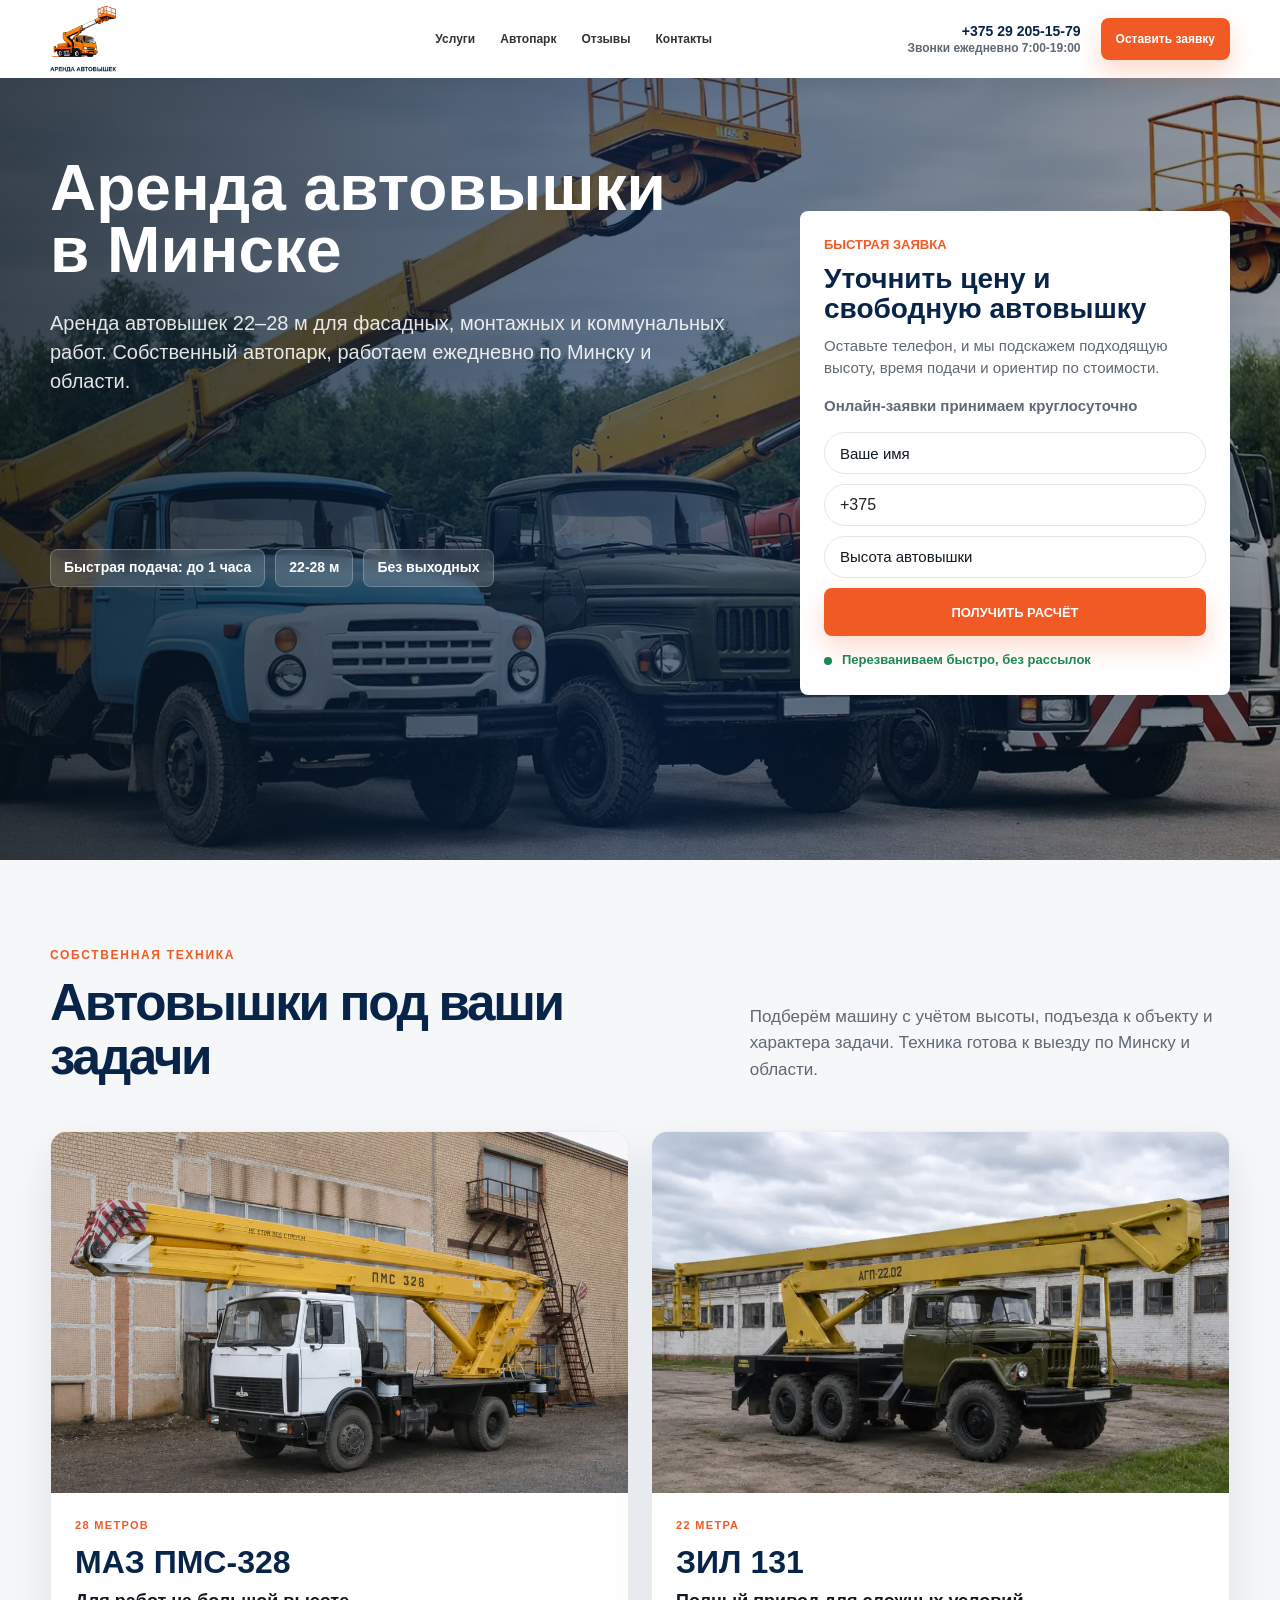
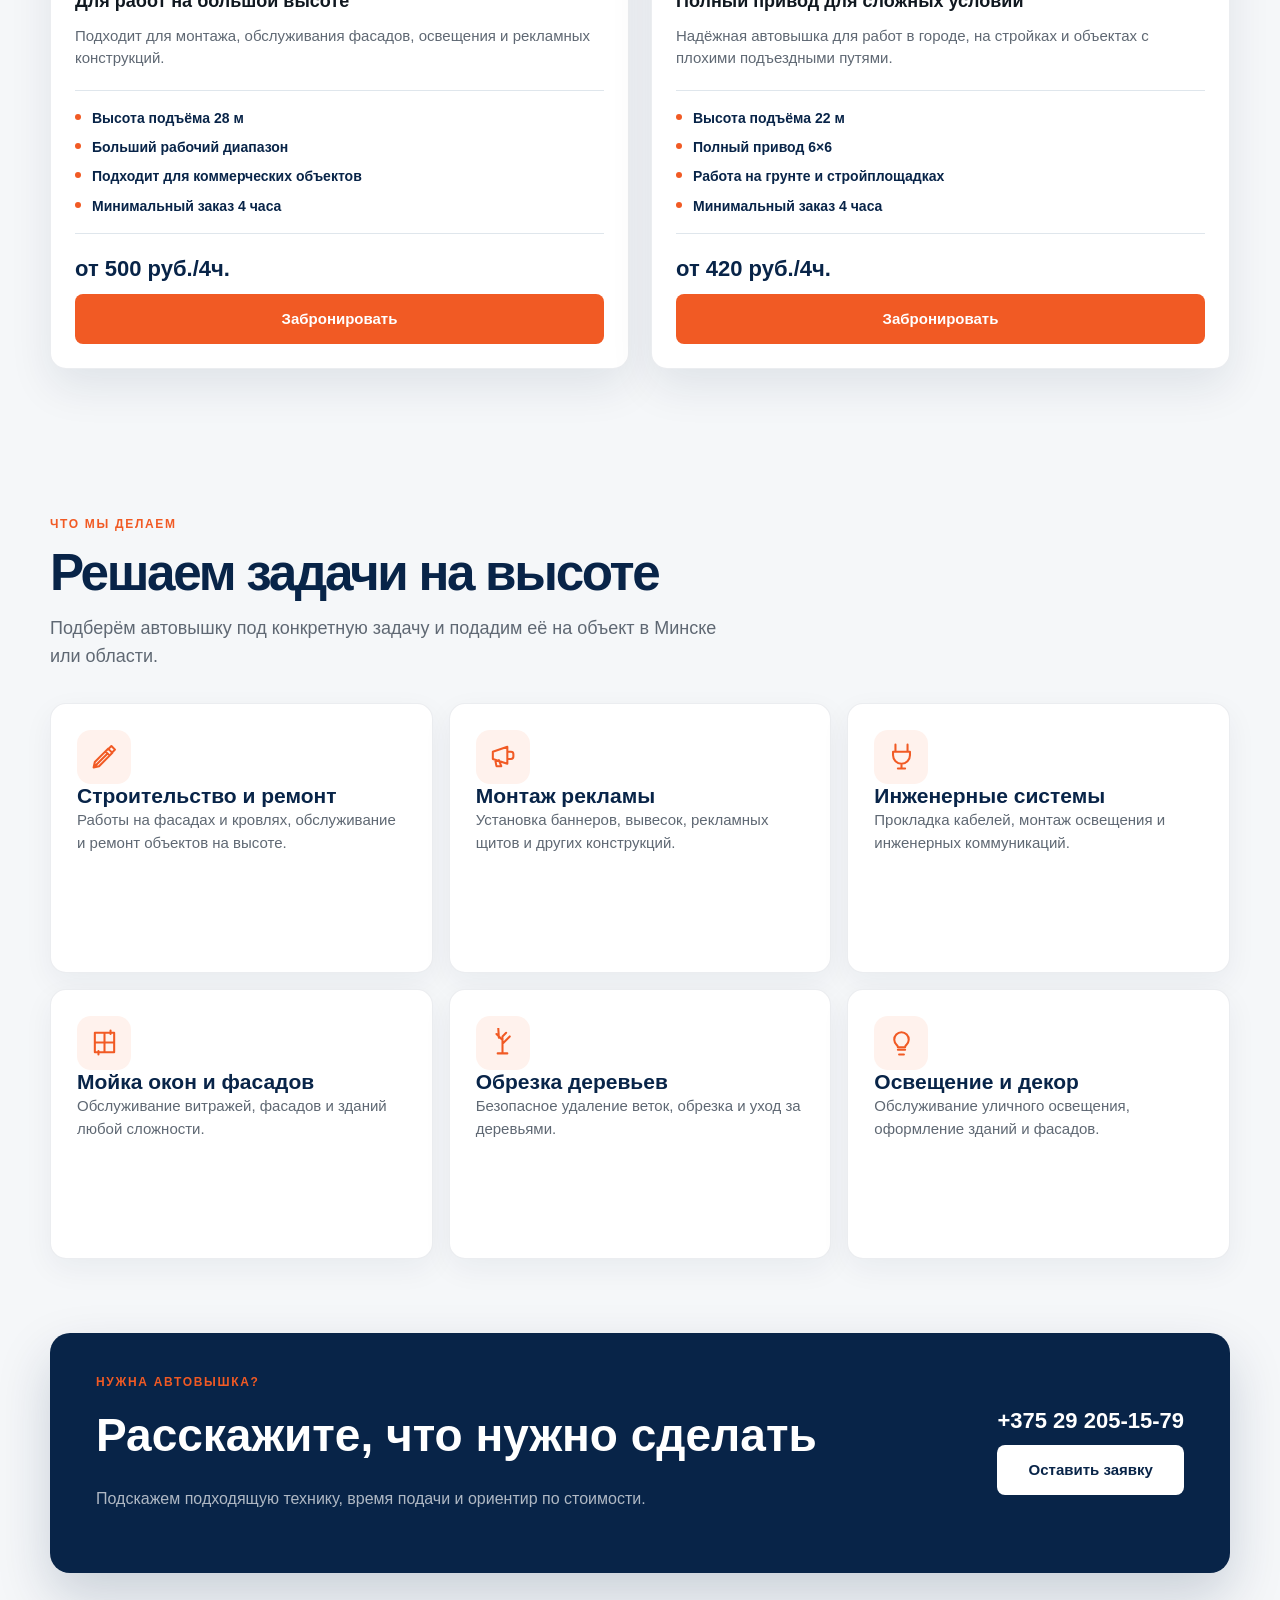
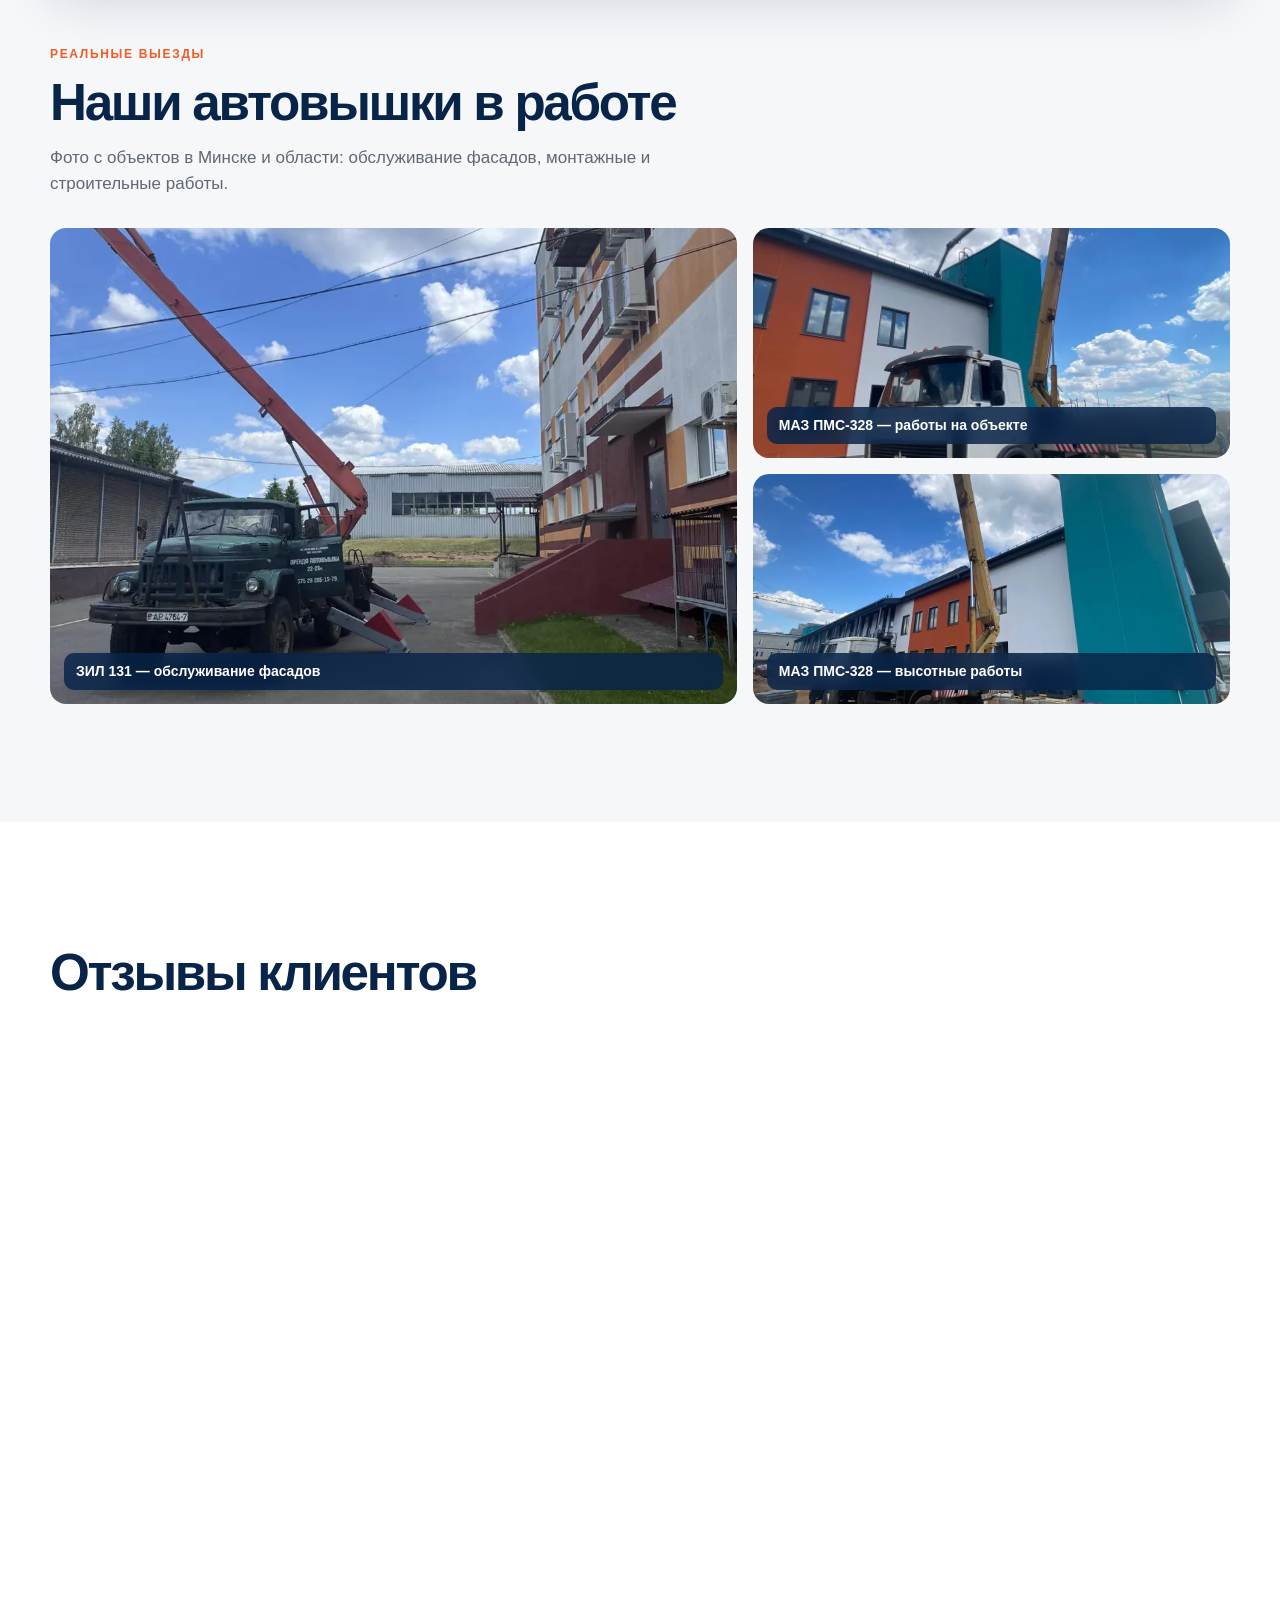
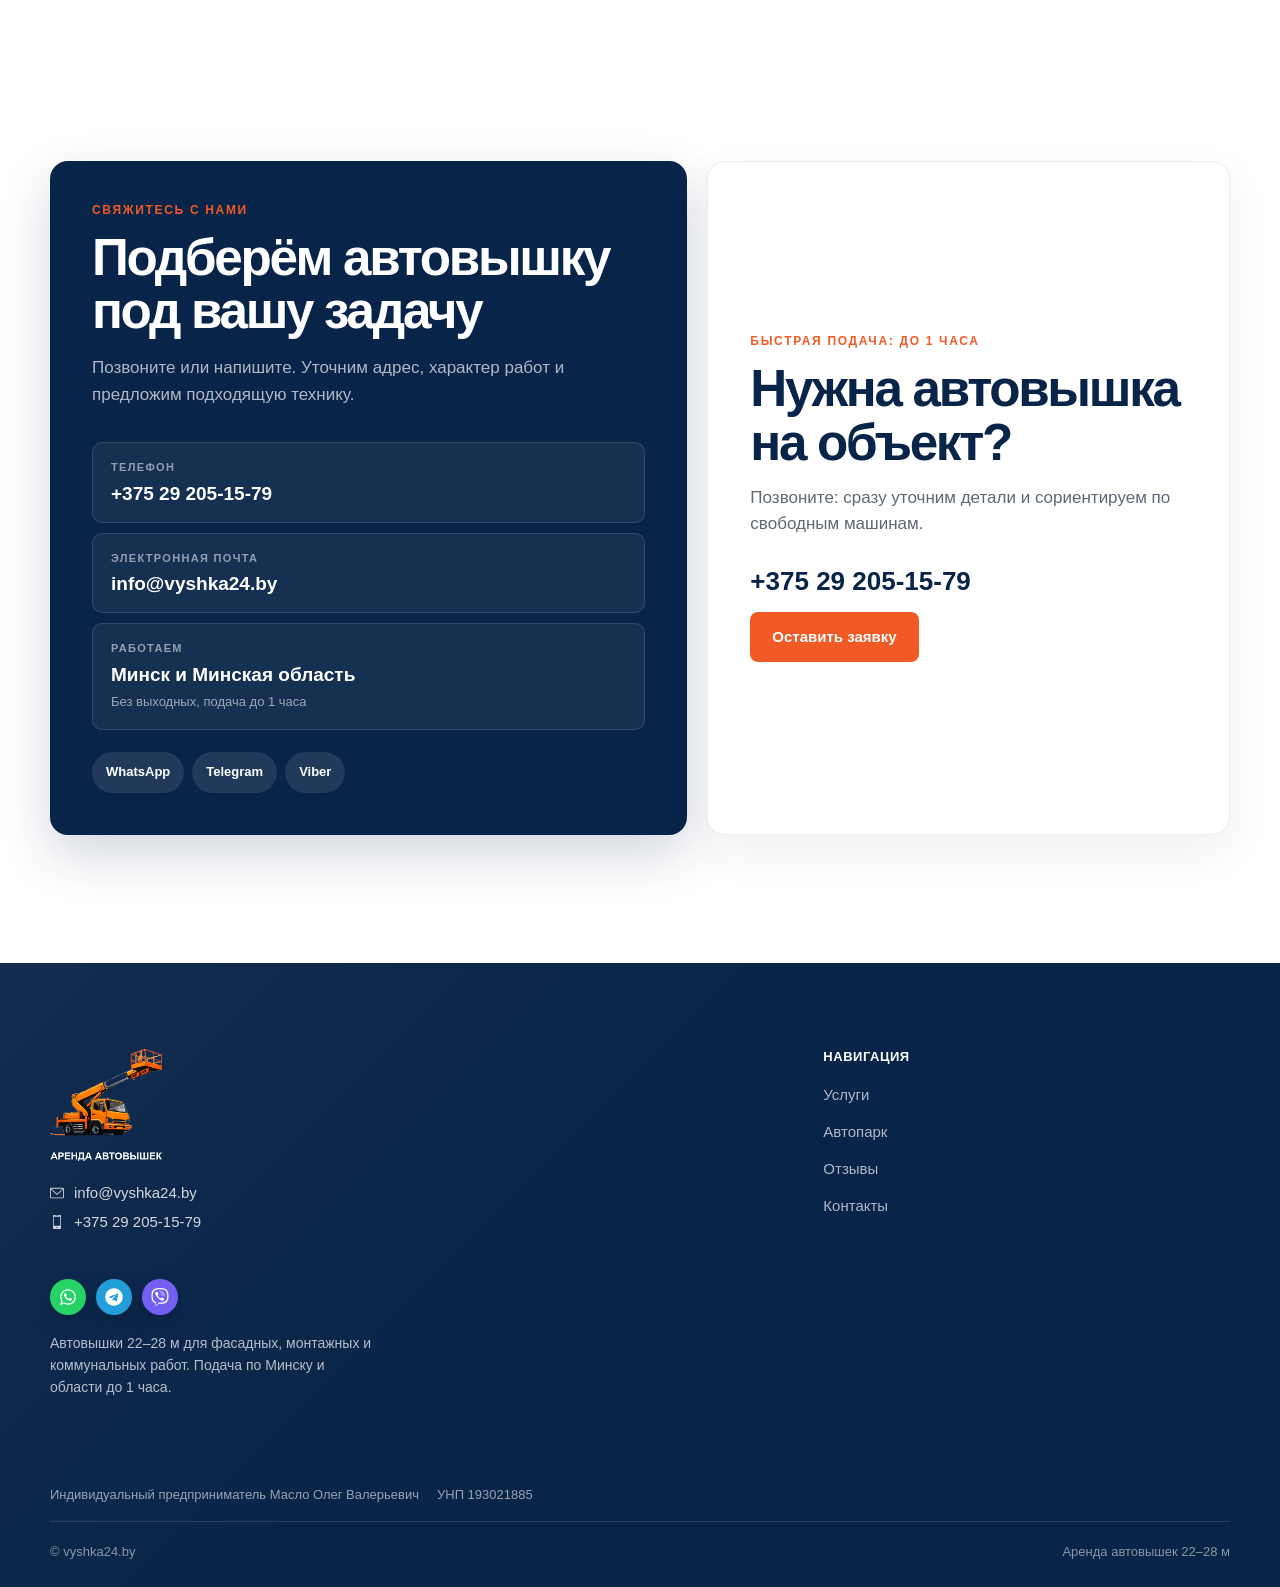
==== commit adcf8ece: "Update fleet section heading" ====
--- a/public/index.html
+++ b/public/index.html
@@ -327,7 +327,7 @@
 		<div class="vm-home-landing">
 			<section id="avtopark" class="vm-fleet vm-home-fleet">
 				<section class="vm-fleet-intro">
-					<div><span class="vm-section-kicker">Собственная техника</span><h2>Автовышки для разных условий работы</h2></div>
+					<div><span class="vm-section-kicker">Собственная техника</span><h2>Автовышки под ваши задачи</h2></div>
 					<p>Подберём машину с учётом высоты, подъезда к объекту и характера задачи. Техника готова к выезду по Минску и области.</p>
 				</section>
 				<section class="vm-fleet-grid">
--- a/public/assets/site.css
+++ b/public/assets/site.css
@@ -1096,9 +1096,11 @@
 }
 
 .vm-fleet-card > img {
+  display: block;
   width: 100%;
-  height: 260px;
-  object-fit: cover;
+  height: auto;
+  aspect-ratio: 8 / 5;
+  object-fit: contain;
 }
 
 .vm-fleet-card__body {
@@ -1748,7 +1750,7 @@
   }
 
   .vm-fleet-card > img {
-    height: 210px;
+    height: auto;
   }
 
   .vm-fleet-card__body {
@@ -2706,13 +2708,3 @@
   font-weight: 900;
   box-shadow: 0 14px 26px rgba(241, 90, 36, 0.24);
 }
-
-@supports (-webkit-touch-callout: none) {
-  @media (max-width: 1024px) {
-    html.vm-lead-modal-open,
-    html:has(.wd-side-hidden.wd-opened) {
-      overflow-x: hidden !important;
-      overflow-y: auto !important;
-    }
-  }
-}
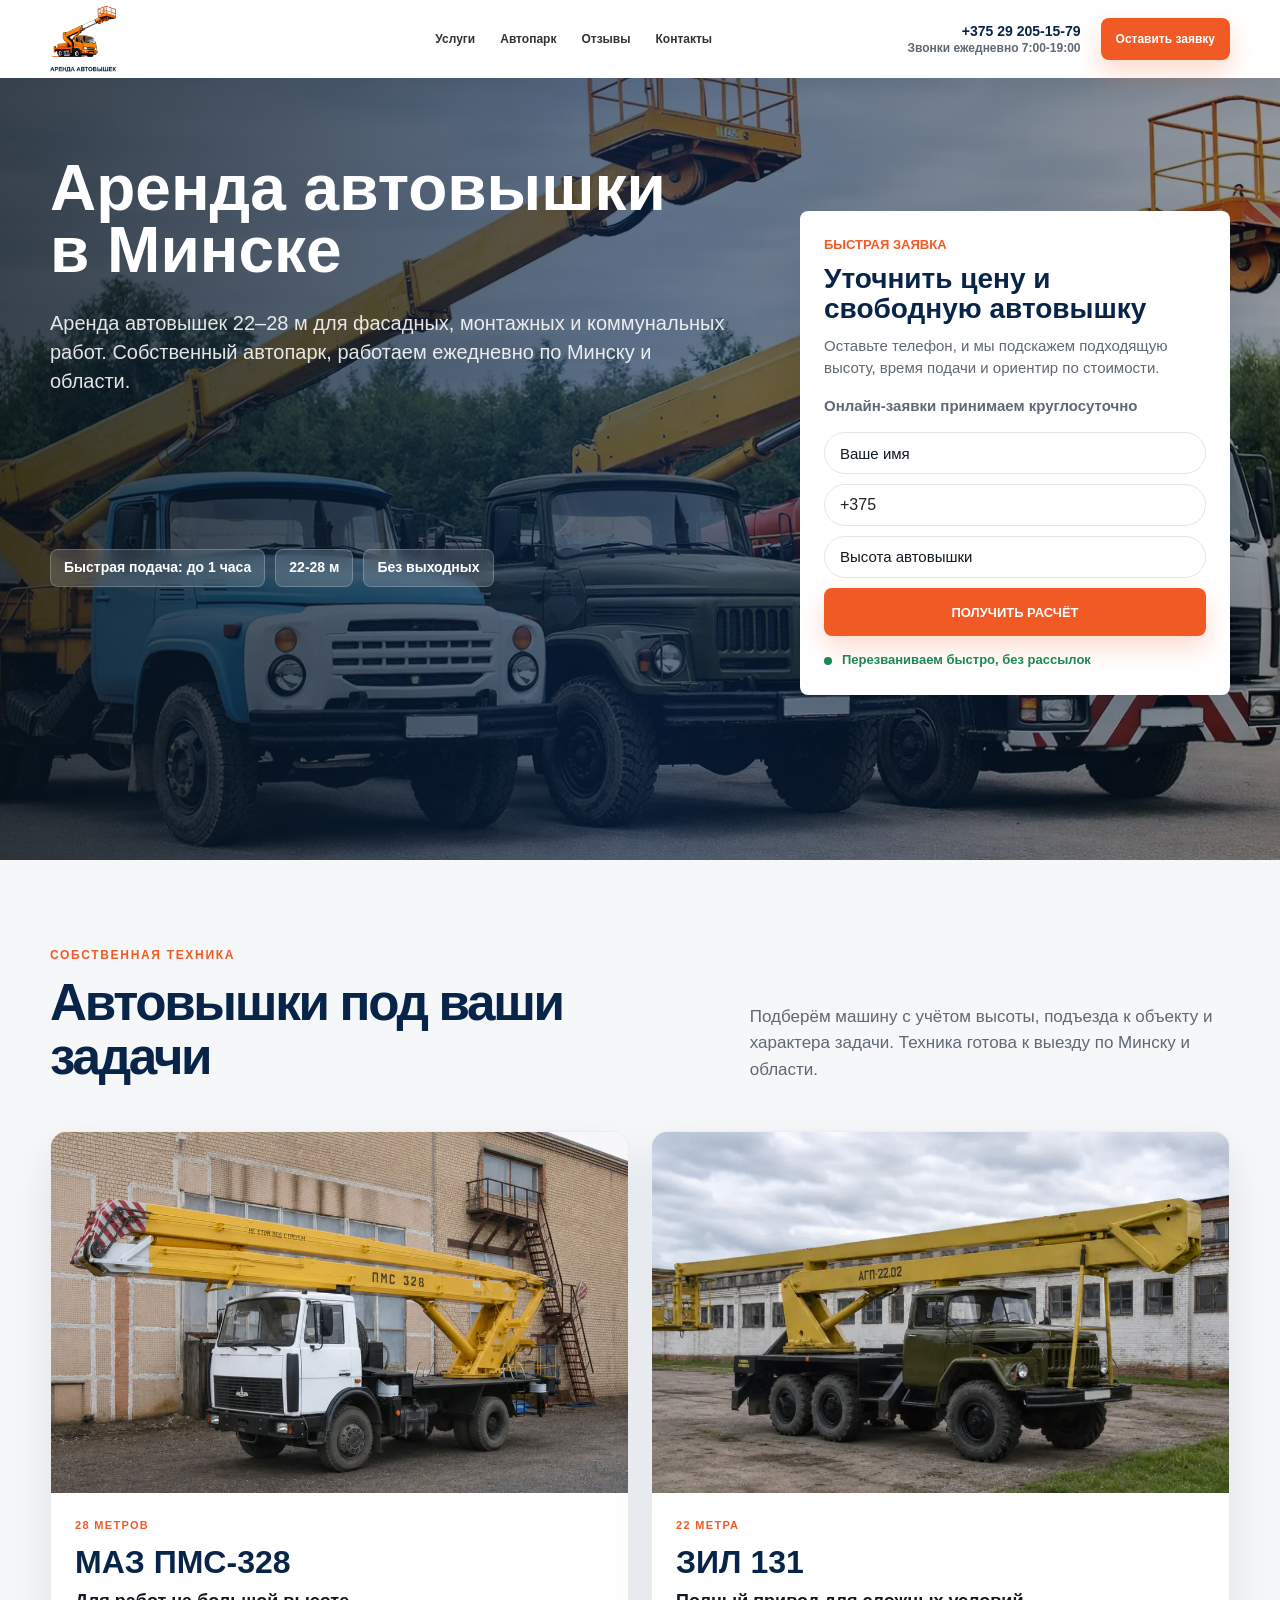
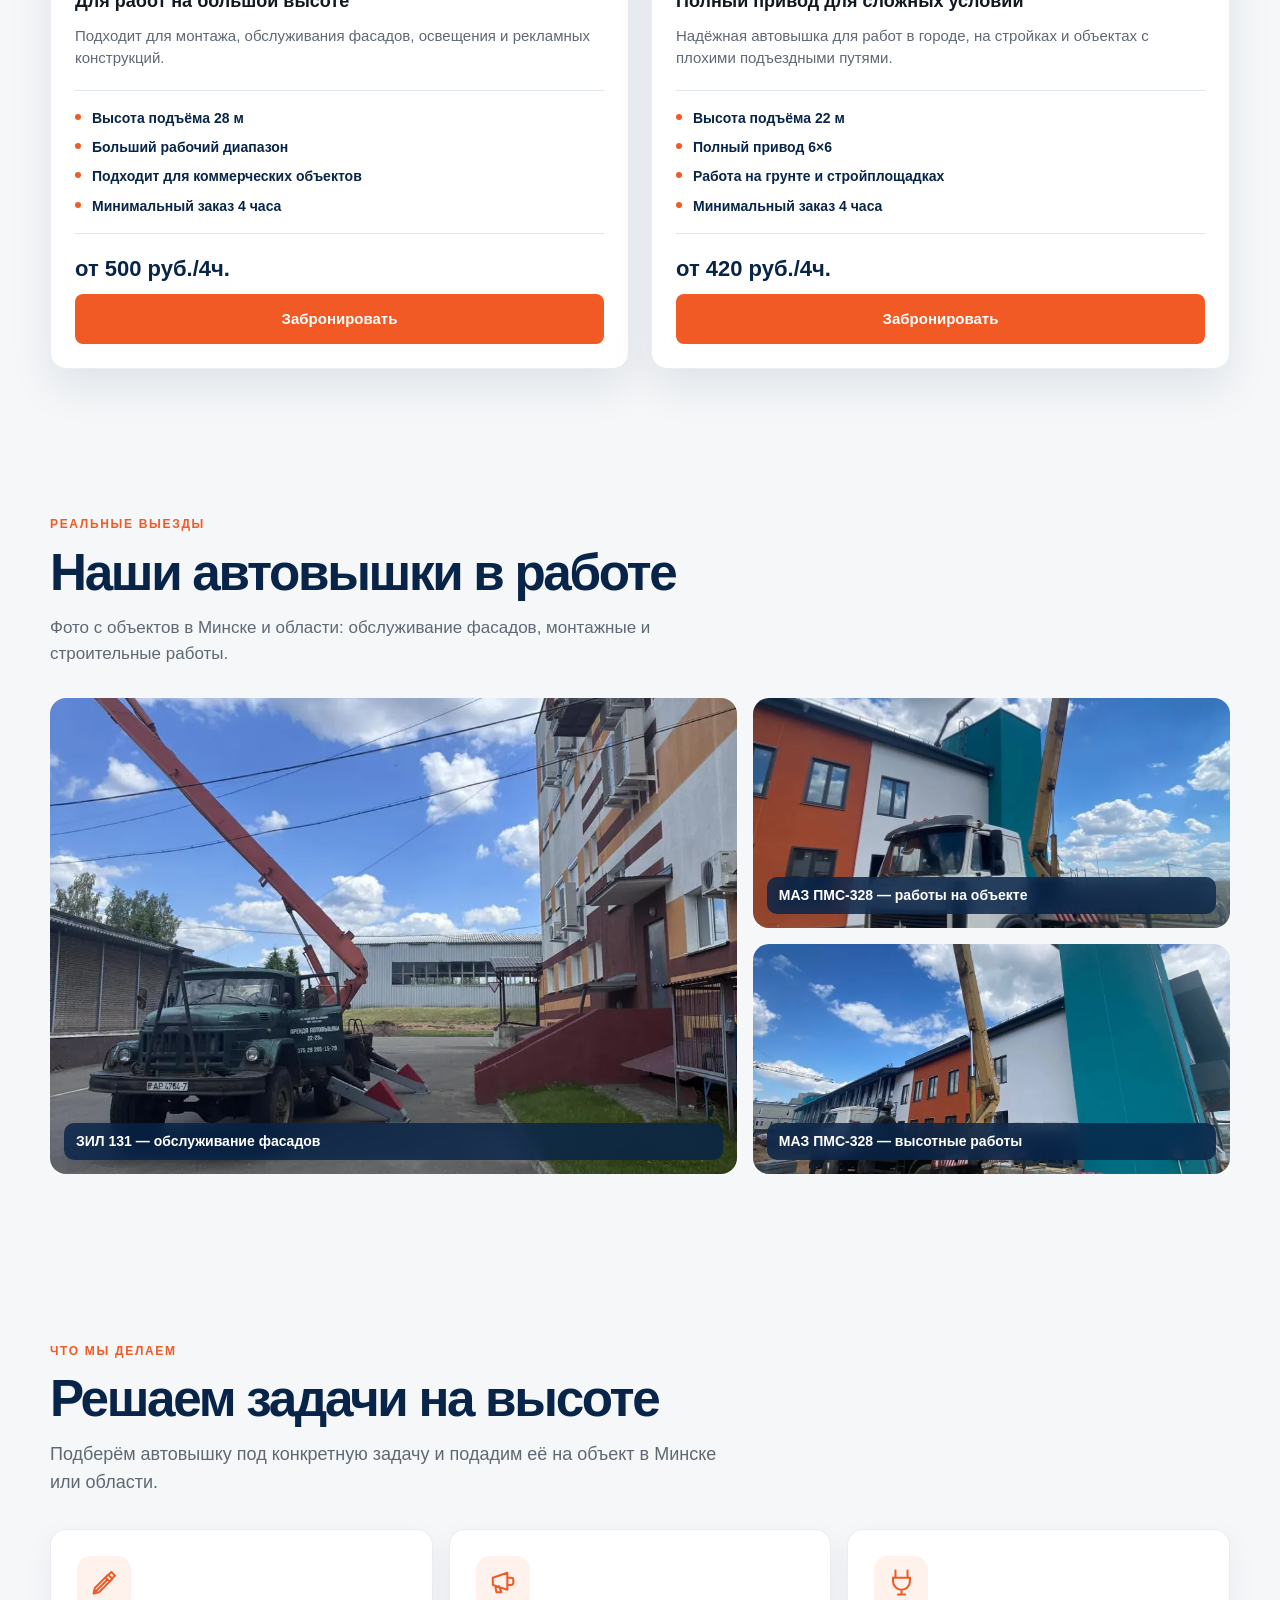
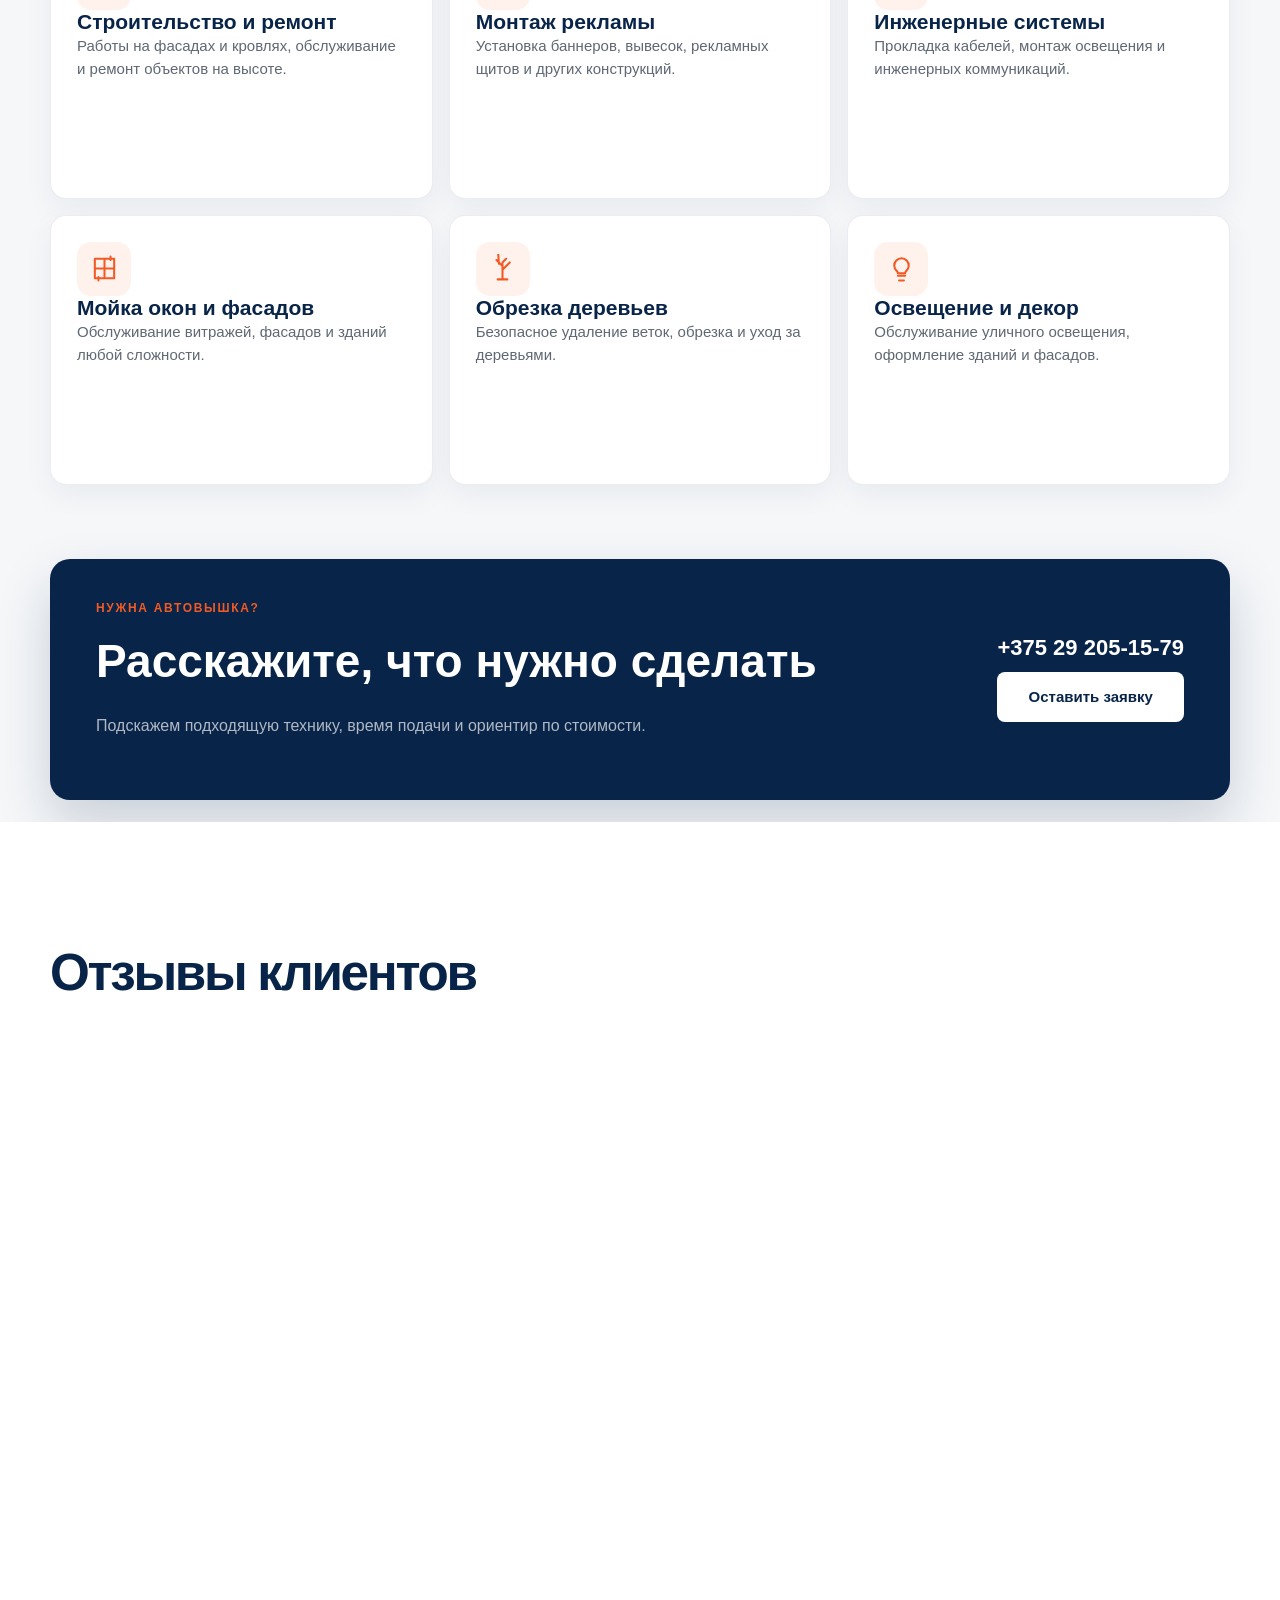
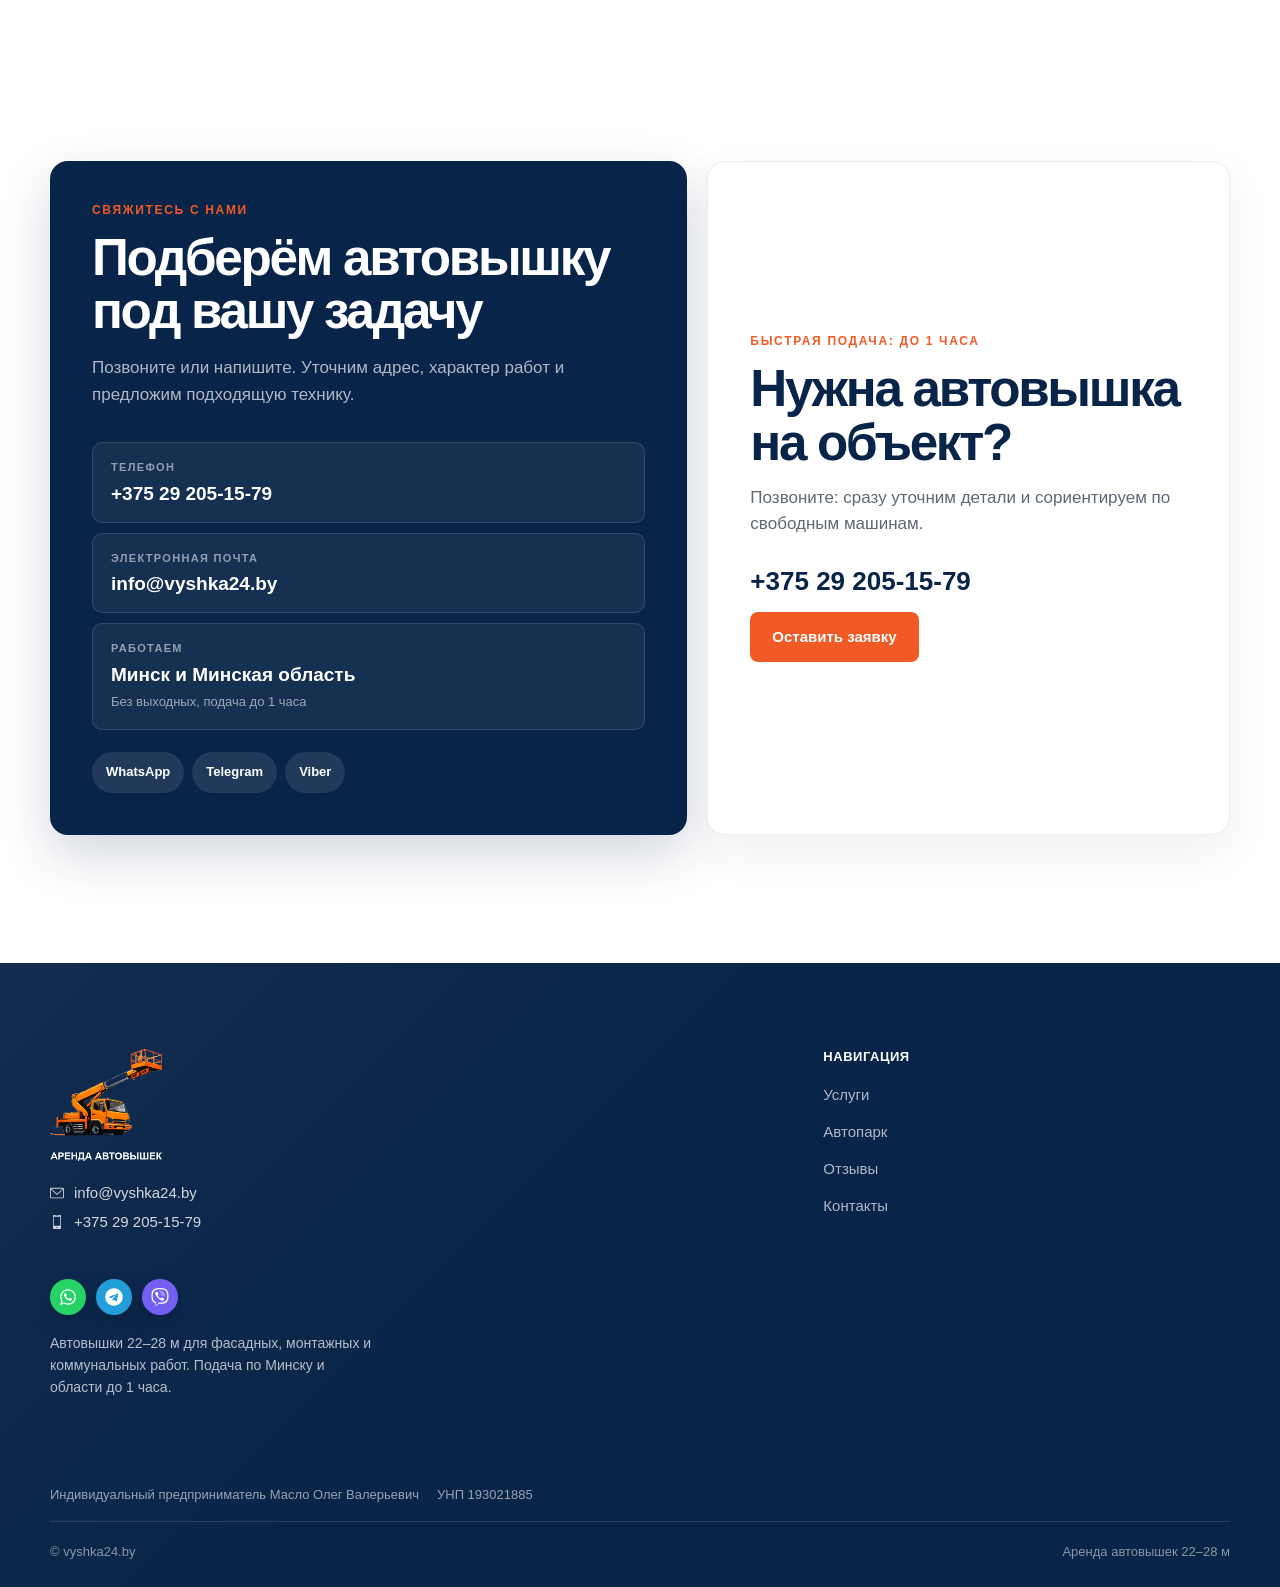
==== commit 072bbc50: "Reorder fleet gallery and services" ====
--- a/public/index.html
+++ b/public/index.html
@@ -371,6 +371,27 @@
 					</article>
 				</section>
 			</section>
+			<section class="vm-work-gallery">
+				<div class="vm-work-gallery__intro">
+					<span class="vm-section-kicker">Реальные выезды</span>
+					<h2>Наши автовышки в работе</h2>
+					<p>Фото с объектов в Минске и области: обслуживание фасадов, монтажные и строительные работы.</p>
+				</div>
+				<div class="vm-work-gallery__grid">
+					<a class="vm-work-gallery__item vm-work-gallery__item--main" href="./assets/media/gallery/work-avtovyshka-fasad.webp" target="_blank" rel="noopener">
+						<img src="./assets/media/gallery/work-avtovyshka-fasad.webp" alt="Автовышка ЗИЛ выполняет работы на фасаде здания" loading="lazy">
+						<span>ЗИЛ 131 — обслуживание фасадов</span>
+					</a>
+					<a class="vm-work-gallery__item" href="./assets/media/gallery/work-avtovyshka-maz.webp" target="_blank" rel="noopener">
+						<img src="./assets/media/gallery/work-avtovyshka-maz.webp" alt="Автовышка МАЗ на строительном объекте" loading="lazy">
+						<span>МАЗ ПМС-328 — работы на объекте</span>
+					</a>
+					<a class="vm-work-gallery__item" href="./assets/media/gallery/work-avtovyshka-na-obekte.webp" target="_blank" rel="noopener">
+						<img src="./assets/media/gallery/work-avtovyshka-na-obekte.webp" alt="Автовышка МАЗ выполняет высотные работы у здания" loading="lazy">
+						<span>МАЗ ПМС-328 — высотные работы</span>
+					</a>
+				</div>
+			</section>
 			<section id="services" class="vm-home-services">
 				<div class="vm-services-heading">
 					<span class="vm-section-kicker">Что мы делаем</span>
@@ -421,27 +442,6 @@
 					<a class="vm-services-button vm-services-button--light" href="tel:+375292051579">Позвонить</a>
 				</div>
 			</section>
-			<section class="vm-work-gallery">
-				<div class="vm-work-gallery__intro">
-					<span class="vm-section-kicker">Реальные выезды</span>
-					<h2>Наши автовышки в работе</h2>
-					<p>Фото с объектов в Минске и области: обслуживание фасадов, монтажные и строительные работы.</p>
-				</div>
-				<div class="vm-work-gallery__grid">
-					<a class="vm-work-gallery__item vm-work-gallery__item--main" href="./assets/media/gallery/work-avtovyshka-fasad.webp" target="_blank" rel="noopener">
-						<img src="./assets/media/gallery/work-avtovyshka-fasad.webp" alt="Автовышка ЗИЛ выполняет работы на фасаде здания" loading="lazy">
-						<span>ЗИЛ 131 — обслуживание фасадов</span>
-					</a>
-					<a class="vm-work-gallery__item" href="./assets/media/gallery/work-avtovyshka-maz.webp" target="_blank" rel="noopener">
-						<img src="./assets/media/gallery/work-avtovyshka-maz.webp" alt="Автовышка МАЗ на строительном объекте" loading="lazy">
-						<span>МАЗ ПМС-328 — работы на объекте</span>
-					</a>
-					<a class="vm-work-gallery__item" href="./assets/media/gallery/work-avtovyshka-na-obekte.webp" target="_blank" rel="noopener">
-						<img src="./assets/media/gallery/work-avtovyshka-na-obekte.webp" alt="Автовышка МАЗ выполняет высотные работы у здания" loading="lazy">
-						<span>МАЗ ПМС-328 — высотные работы</span>
-					</a>
-				</div>
-			</section>
 		</div>
 		<div class="elementor-element elementor-element-d81488f e-con-full e-flex e-con e-parent" data-id="d81488f" data-element_type="container">
 				<div class="elementor-element elementor-element-b1c090c wd-width-100 elementor-widget elementor-widget-wd_title" data-id="b1c090c" data-element_type="widget" data-widget_type="wd_title.default">
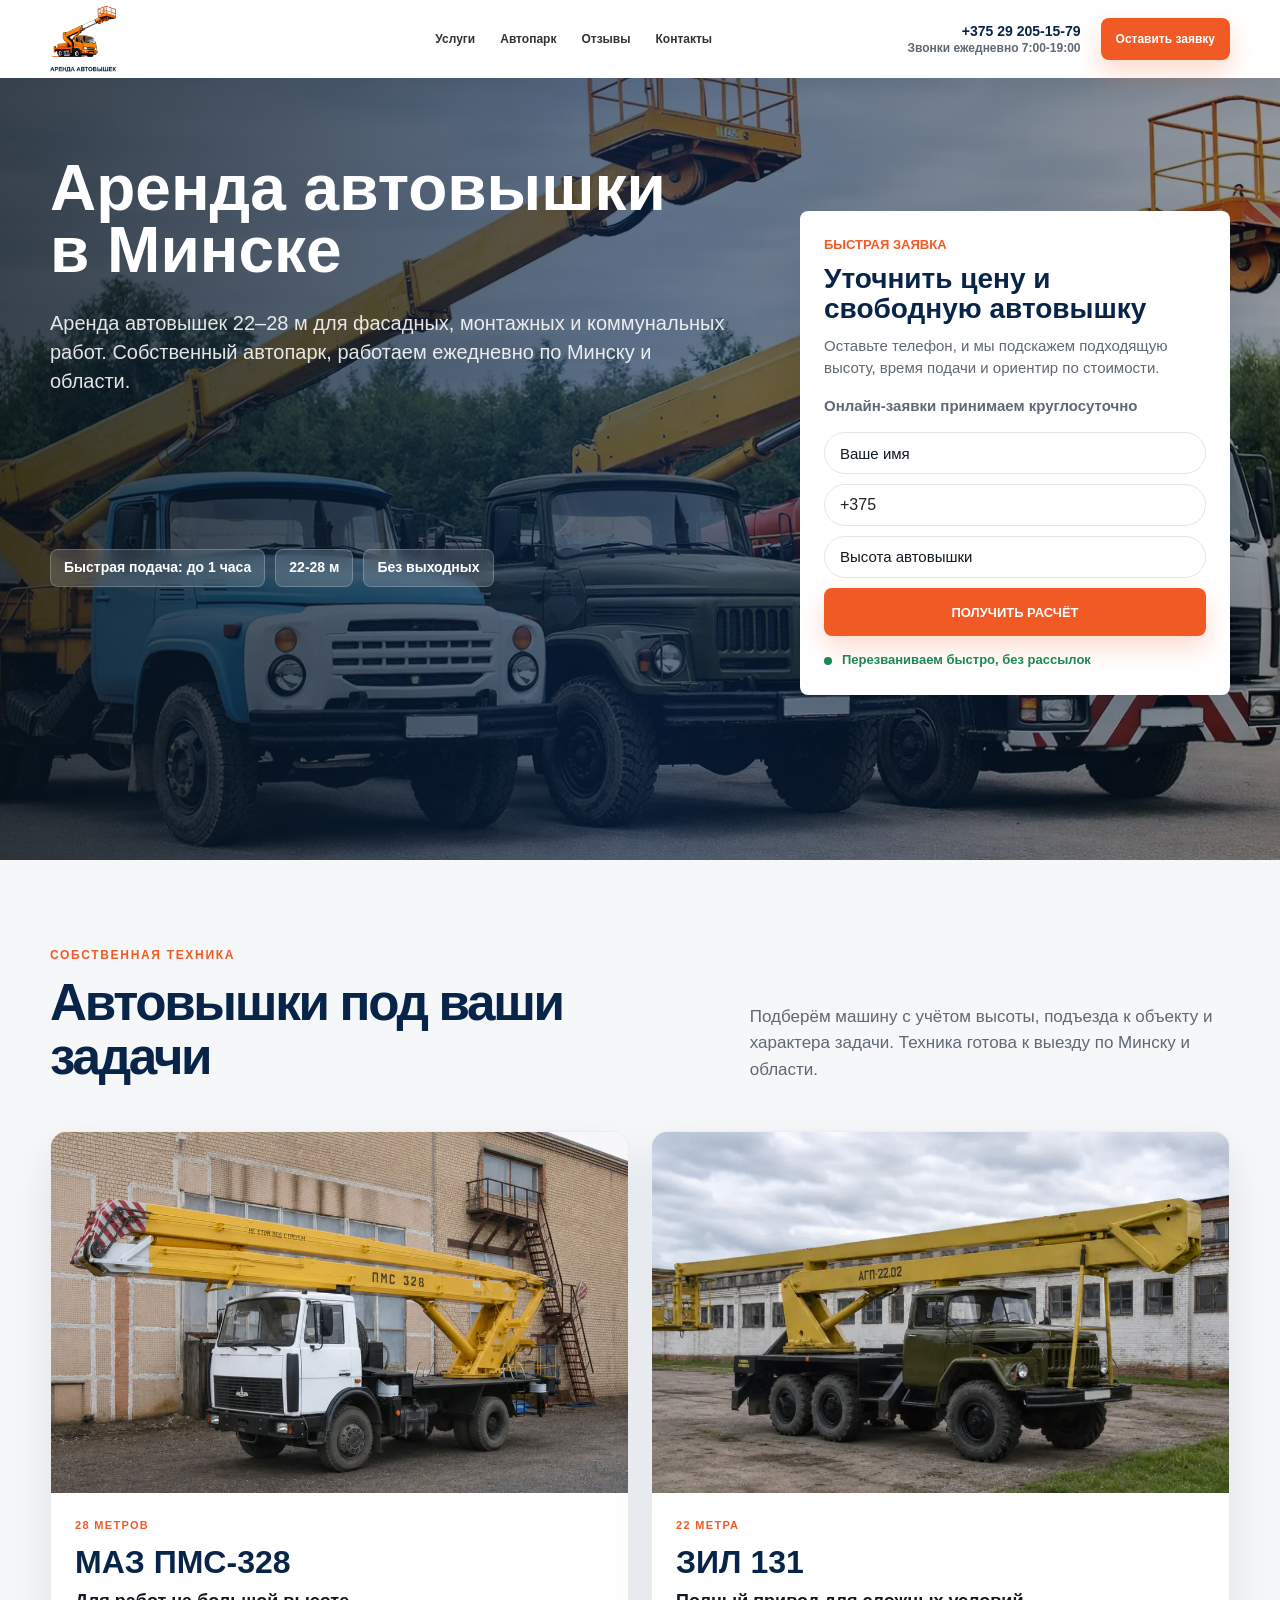
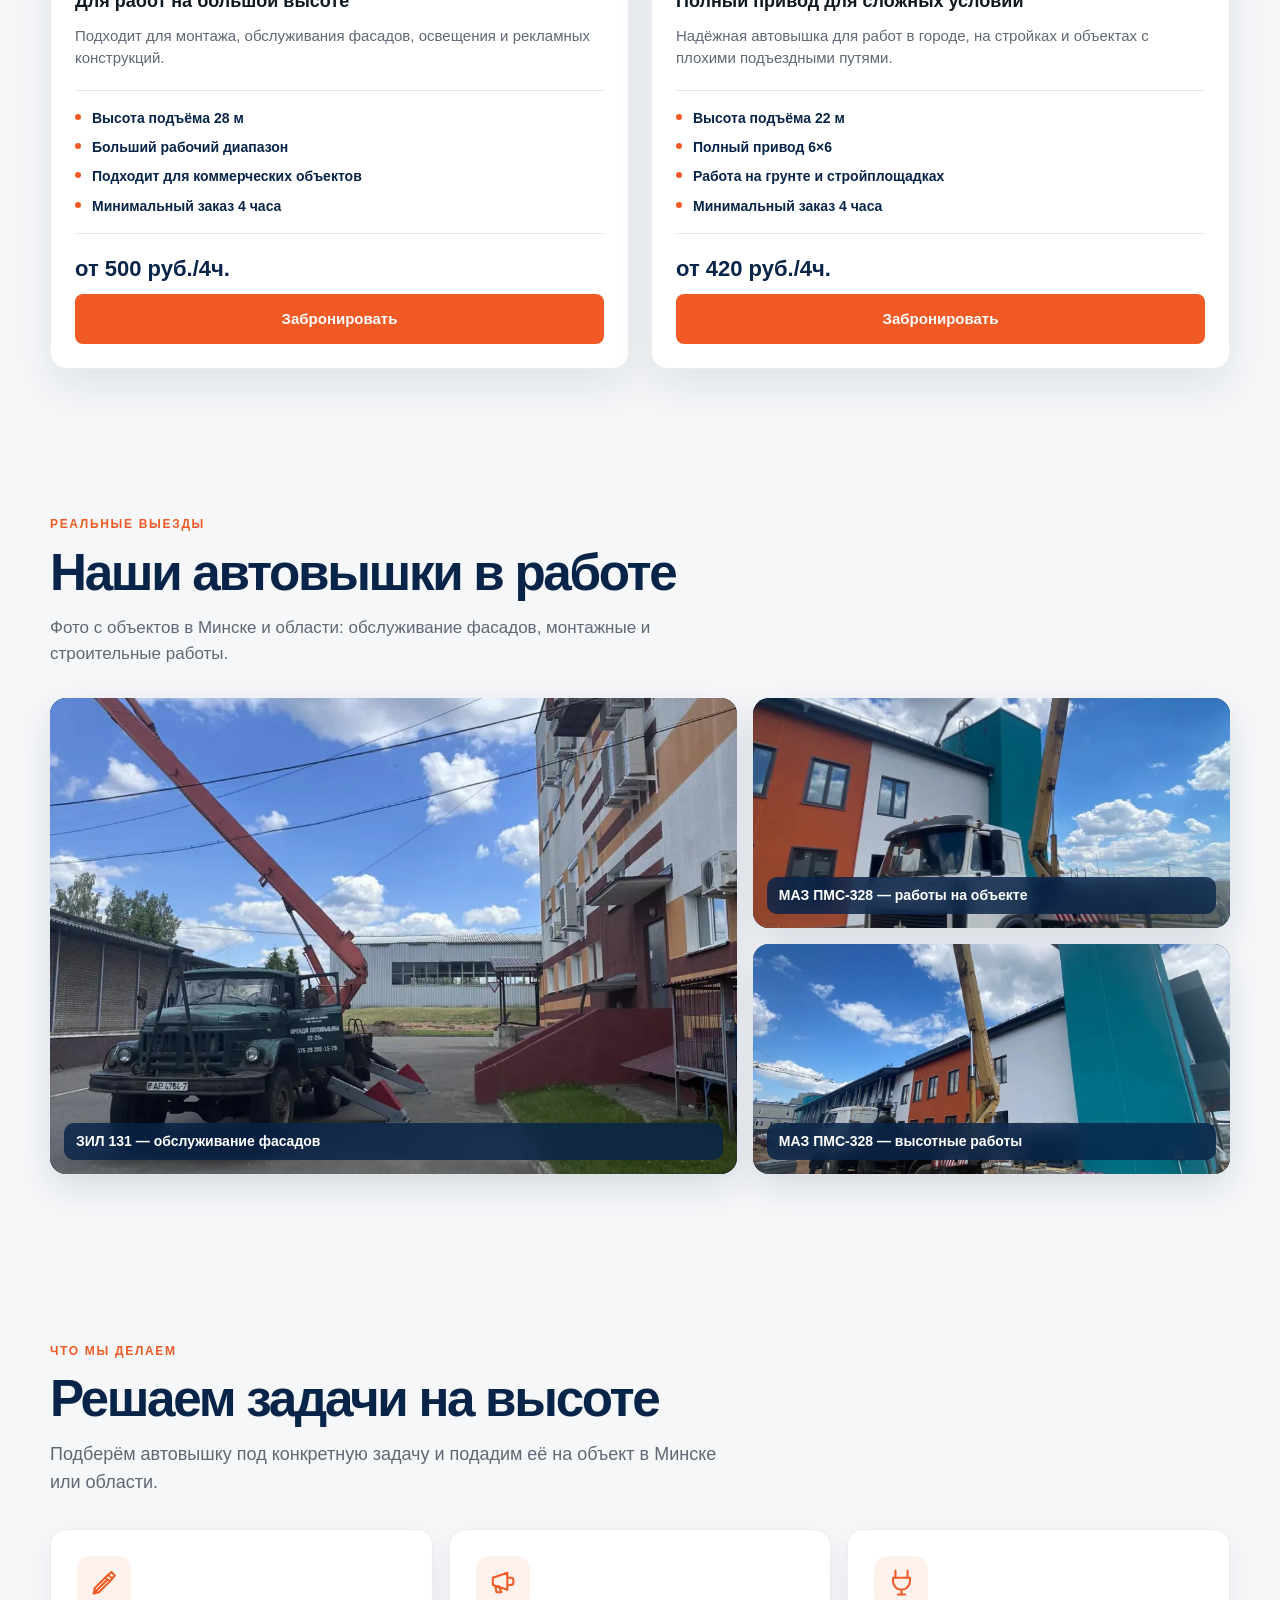
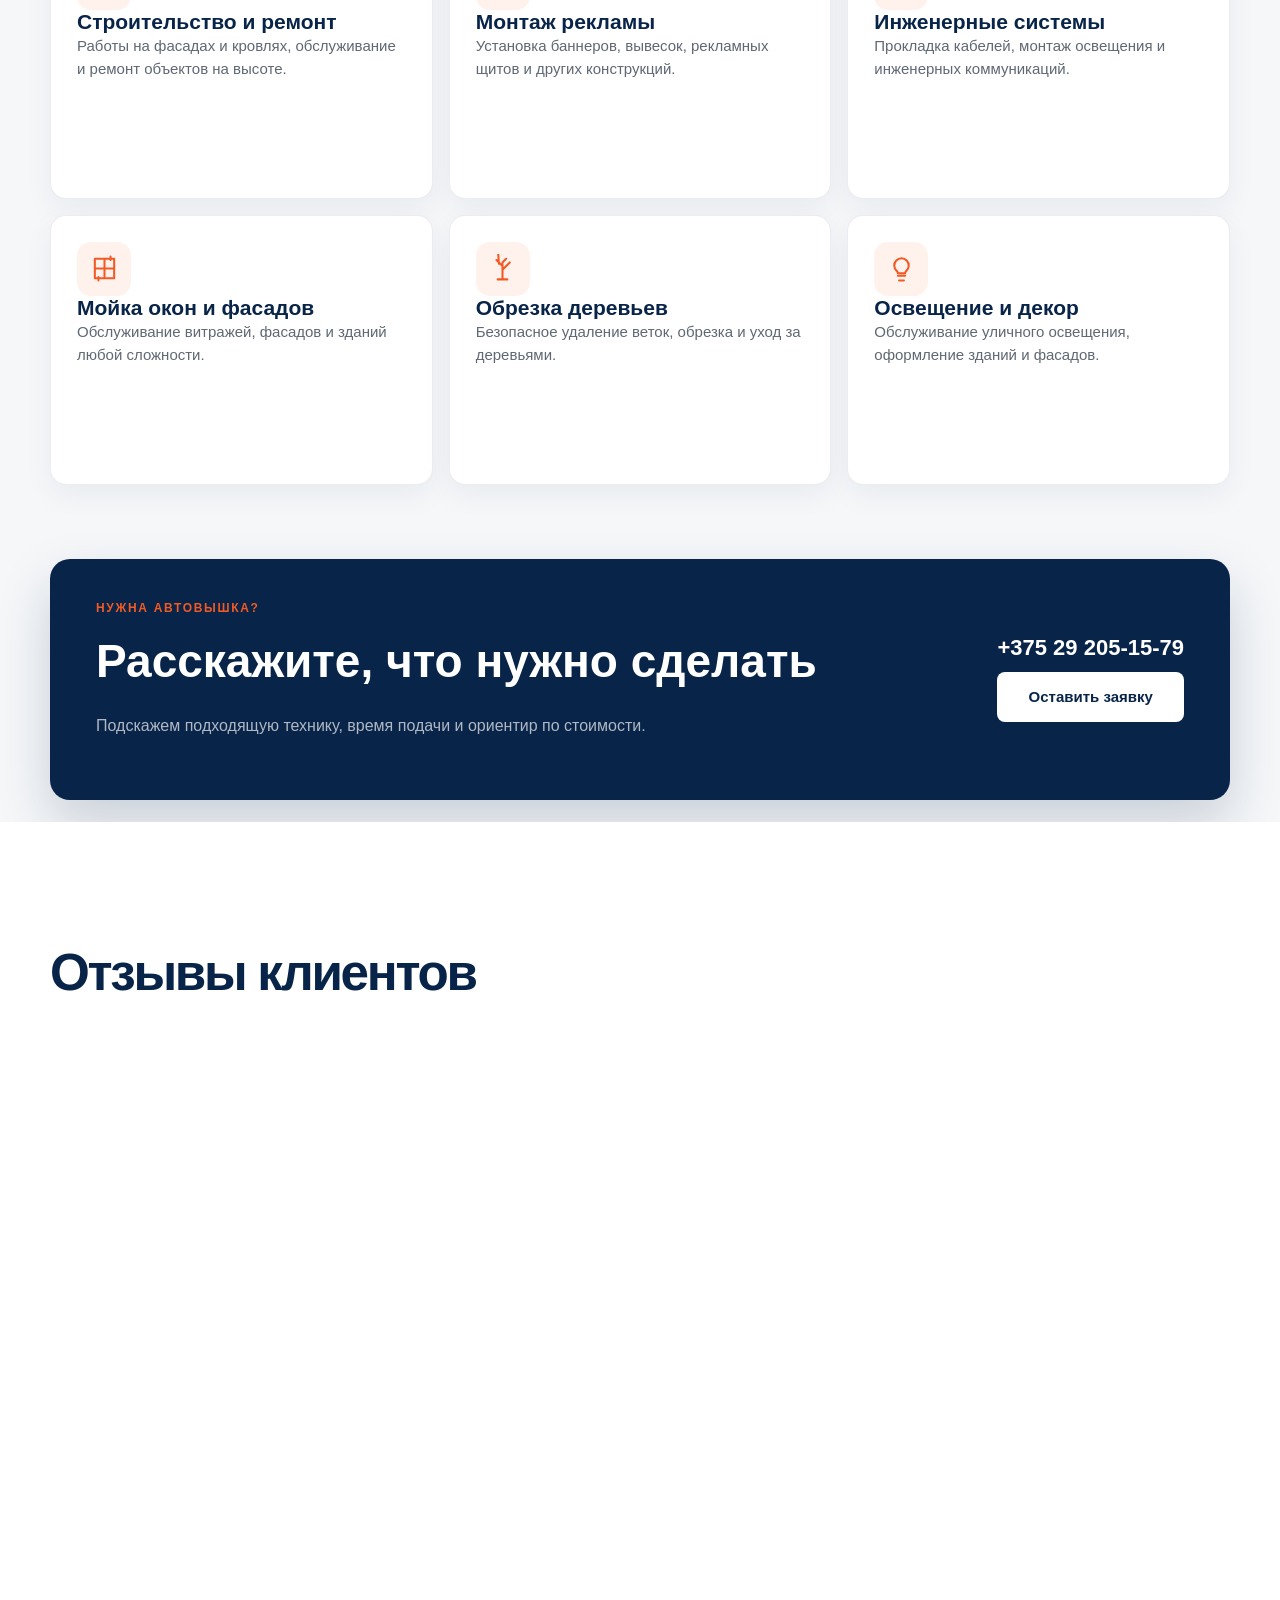
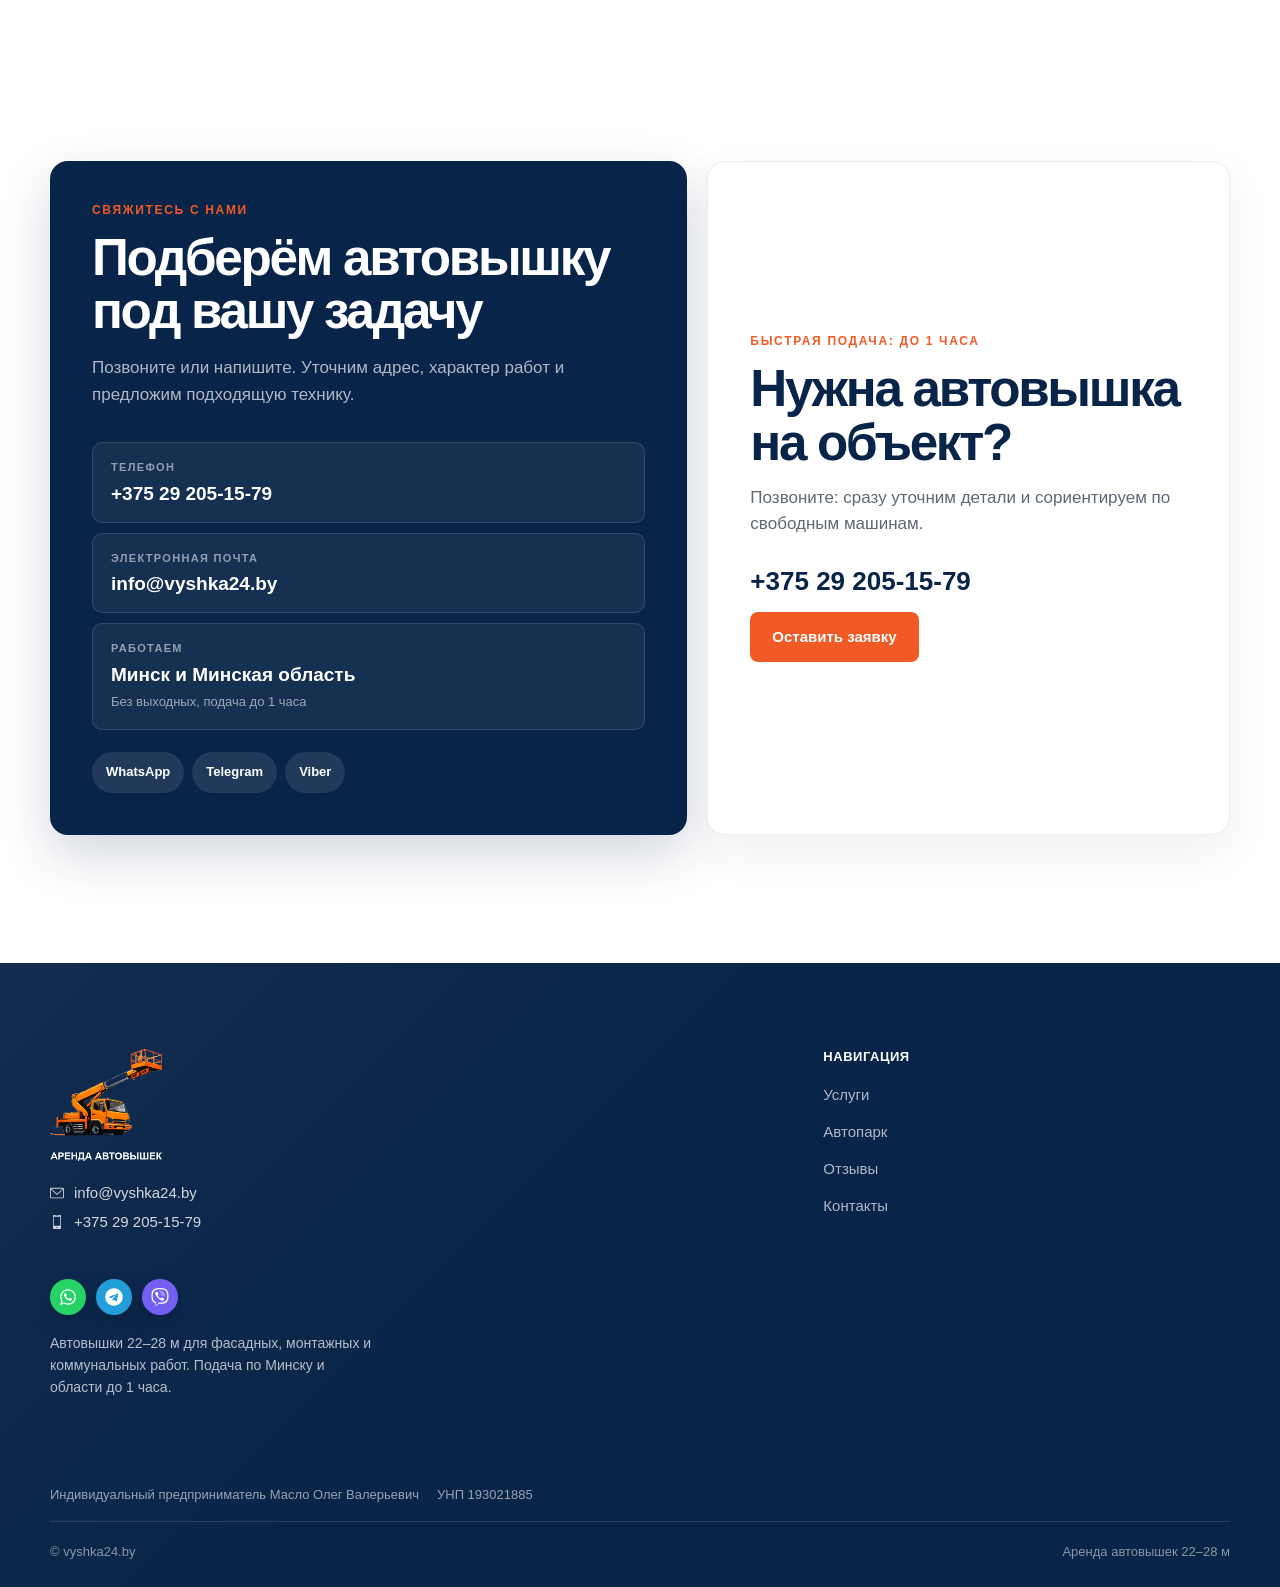
==== commit a41421a0: "Disable work gallery image links" ====
--- a/public/index.html
+++ b/public/index.html
@@ -378,18 +378,18 @@
 					<p>Фото с объектов в Минске и области: обслуживание фасадов, монтажные и строительные работы.</p>
 				</div>
 				<div class="vm-work-gallery__grid">
-					<a class="vm-work-gallery__item vm-work-gallery__item--main" href="./assets/media/gallery/work-avtovyshka-fasad.webp" target="_blank" rel="noopener">
+					<div class="vm-work-gallery__item vm-work-gallery__item--main">
 						<img src="./assets/media/gallery/work-avtovyshka-fasad.webp" alt="Автовышка ЗИЛ выполняет работы на фасаде здания" loading="lazy">
 						<span>ЗИЛ 131 — обслуживание фасадов</span>
-					</a>
-					<a class="vm-work-gallery__item" href="./assets/media/gallery/work-avtovyshka-maz.webp" target="_blank" rel="noopener">
+					</div>
+					<div class="vm-work-gallery__item">
 						<img src="./assets/media/gallery/work-avtovyshka-maz.webp" alt="Автовышка МАЗ на строительном объекте" loading="lazy">
 						<span>МАЗ ПМС-328 — работы на объекте</span>
-					</a>
-					<a class="vm-work-gallery__item" href="./assets/media/gallery/work-avtovyshka-na-obekte.webp" target="_blank" rel="noopener">
+					</div>
+					<div class="vm-work-gallery__item">
 						<img src="./assets/media/gallery/work-avtovyshka-na-obekte.webp" alt="Автовышка МАЗ выполняет высотные работы у здания" loading="lazy">
 						<span>МАЗ ПМС-328 — высотные работы</span>
-					</a>
+					</div>
 				</div>
 			</section>
 			<section id="services" class="vm-home-services">
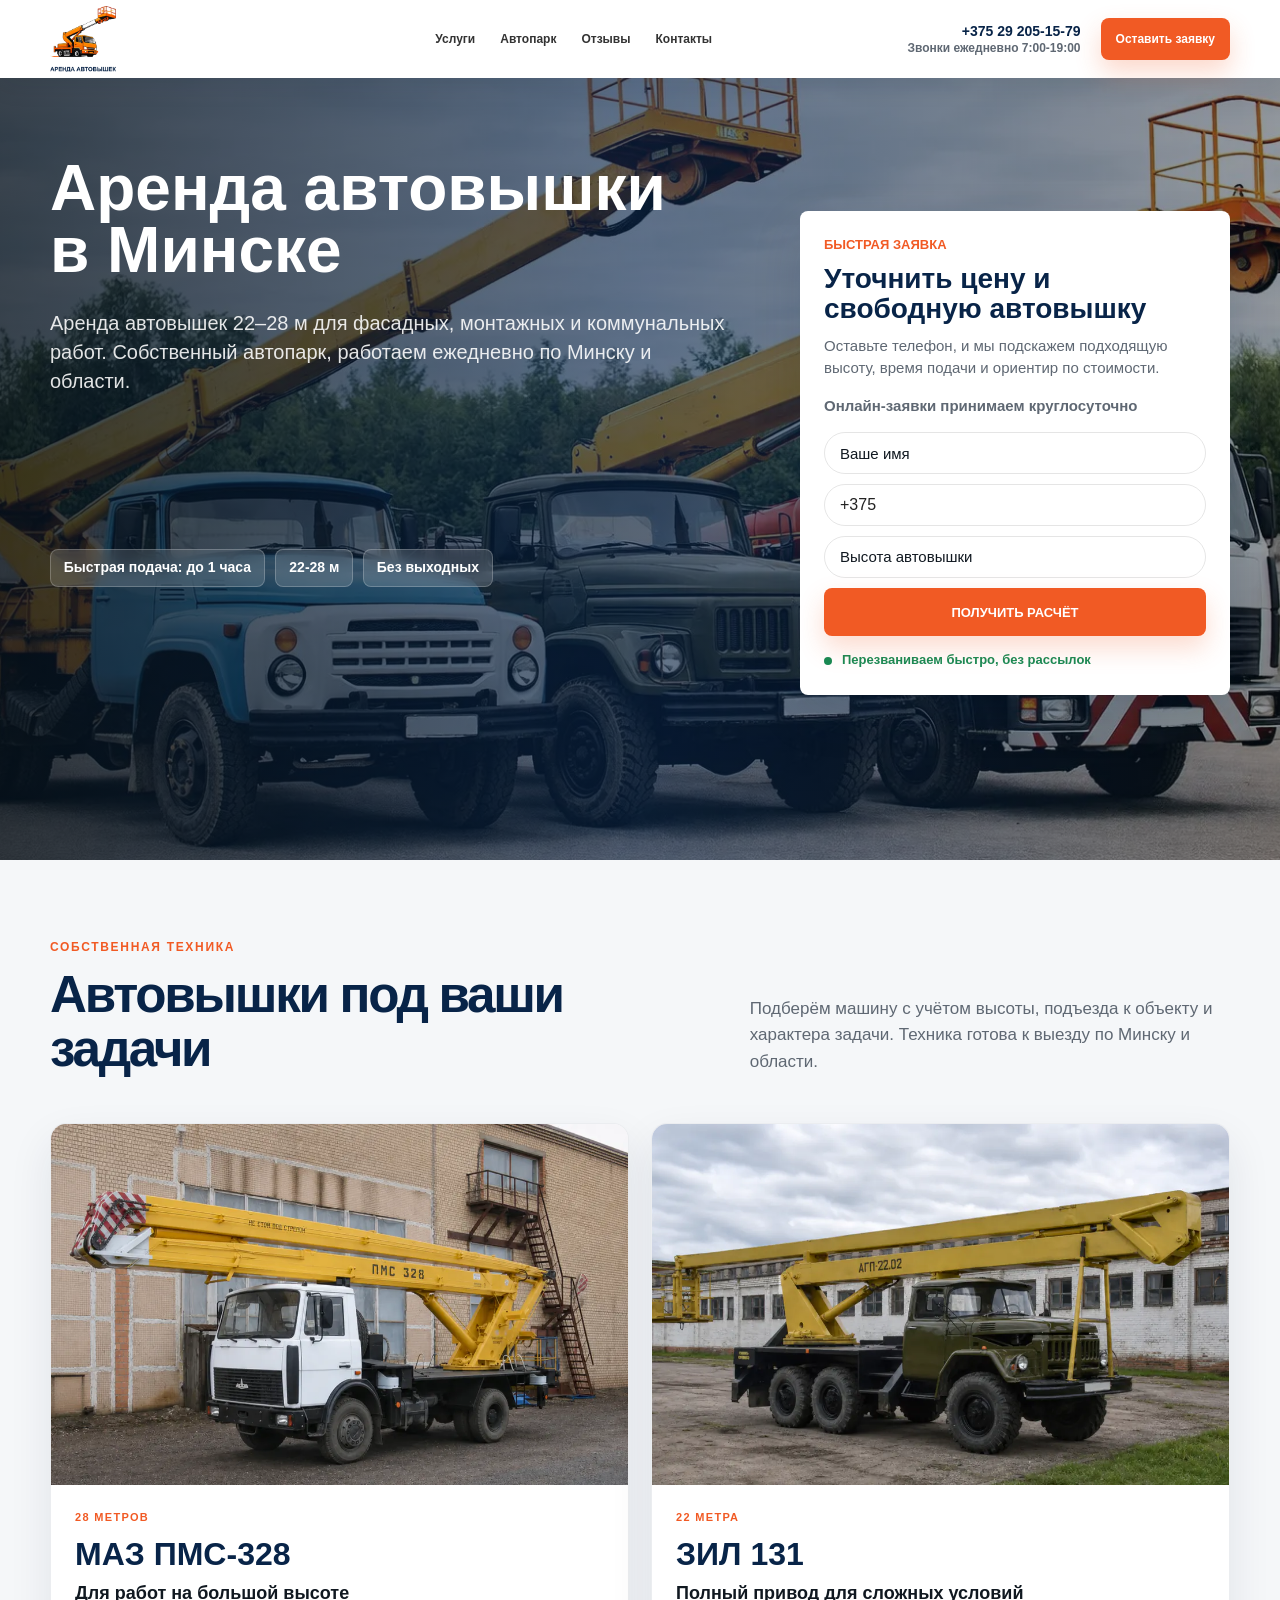
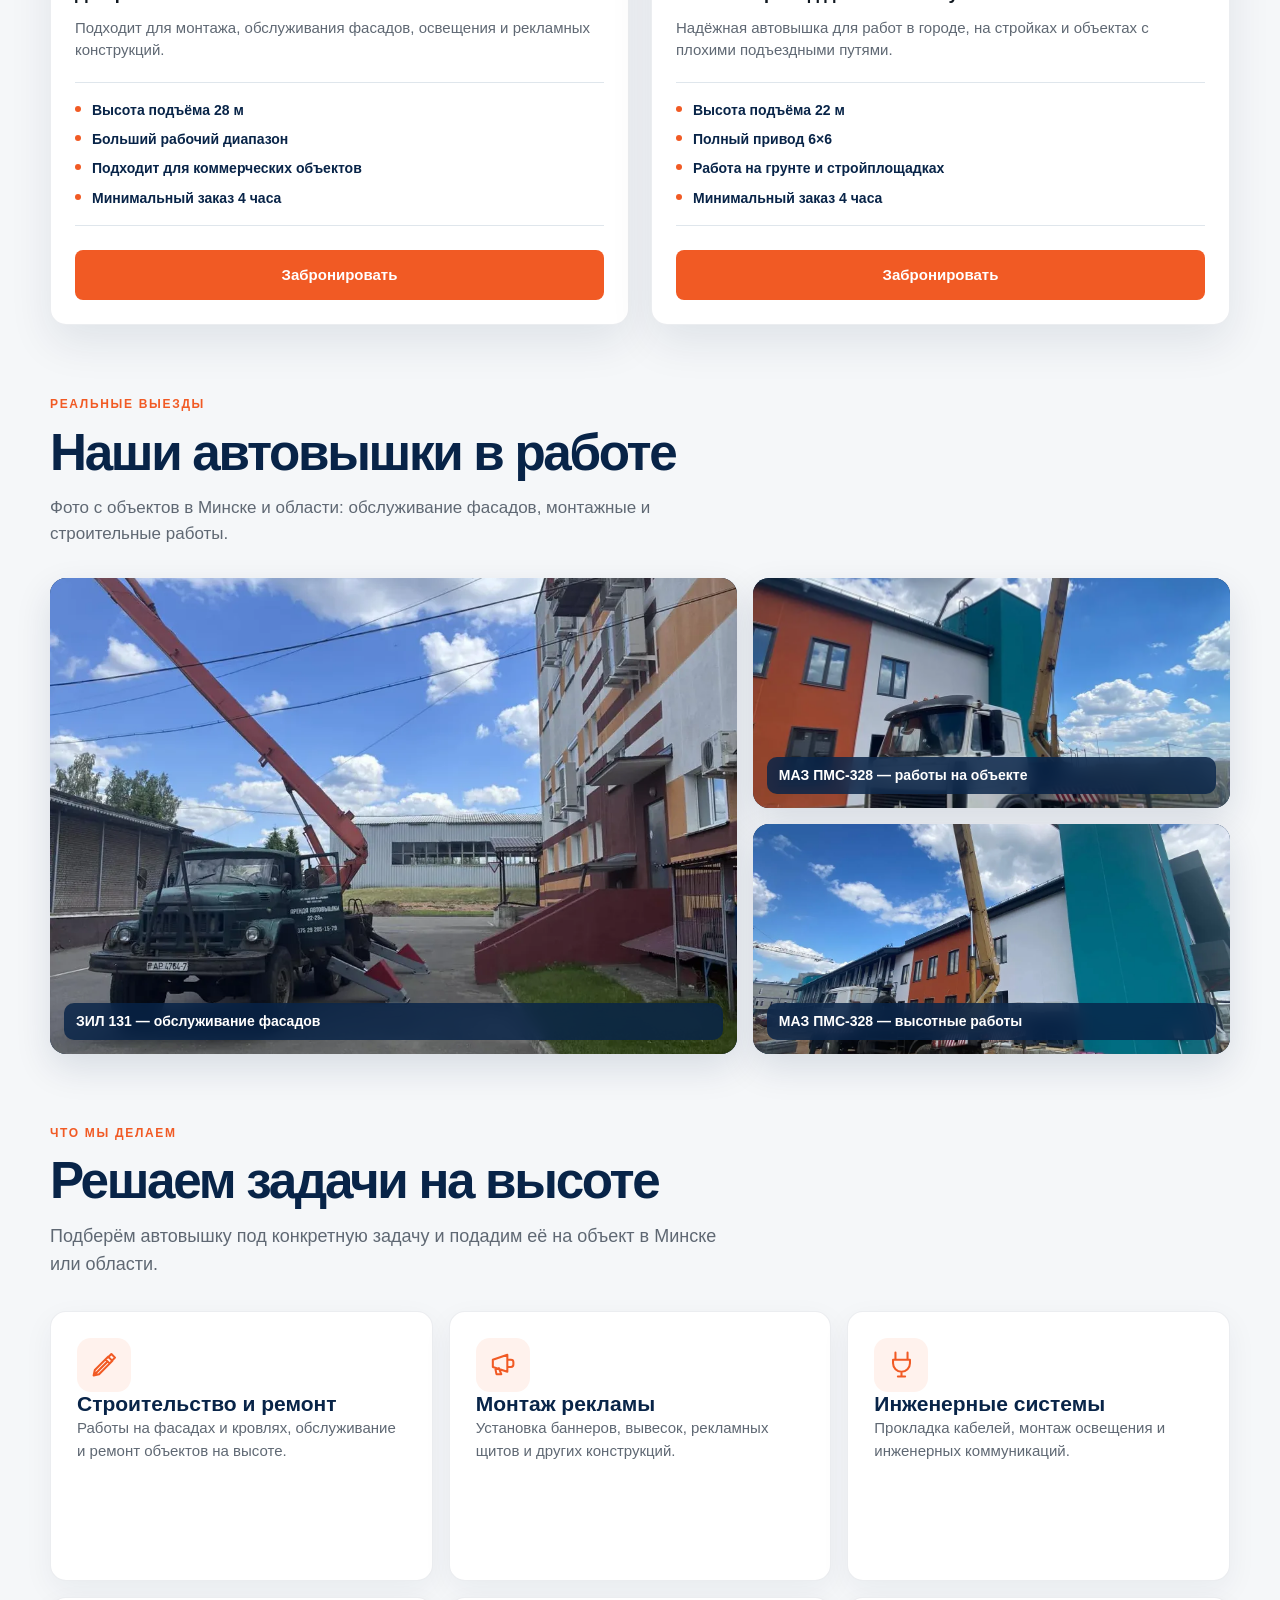
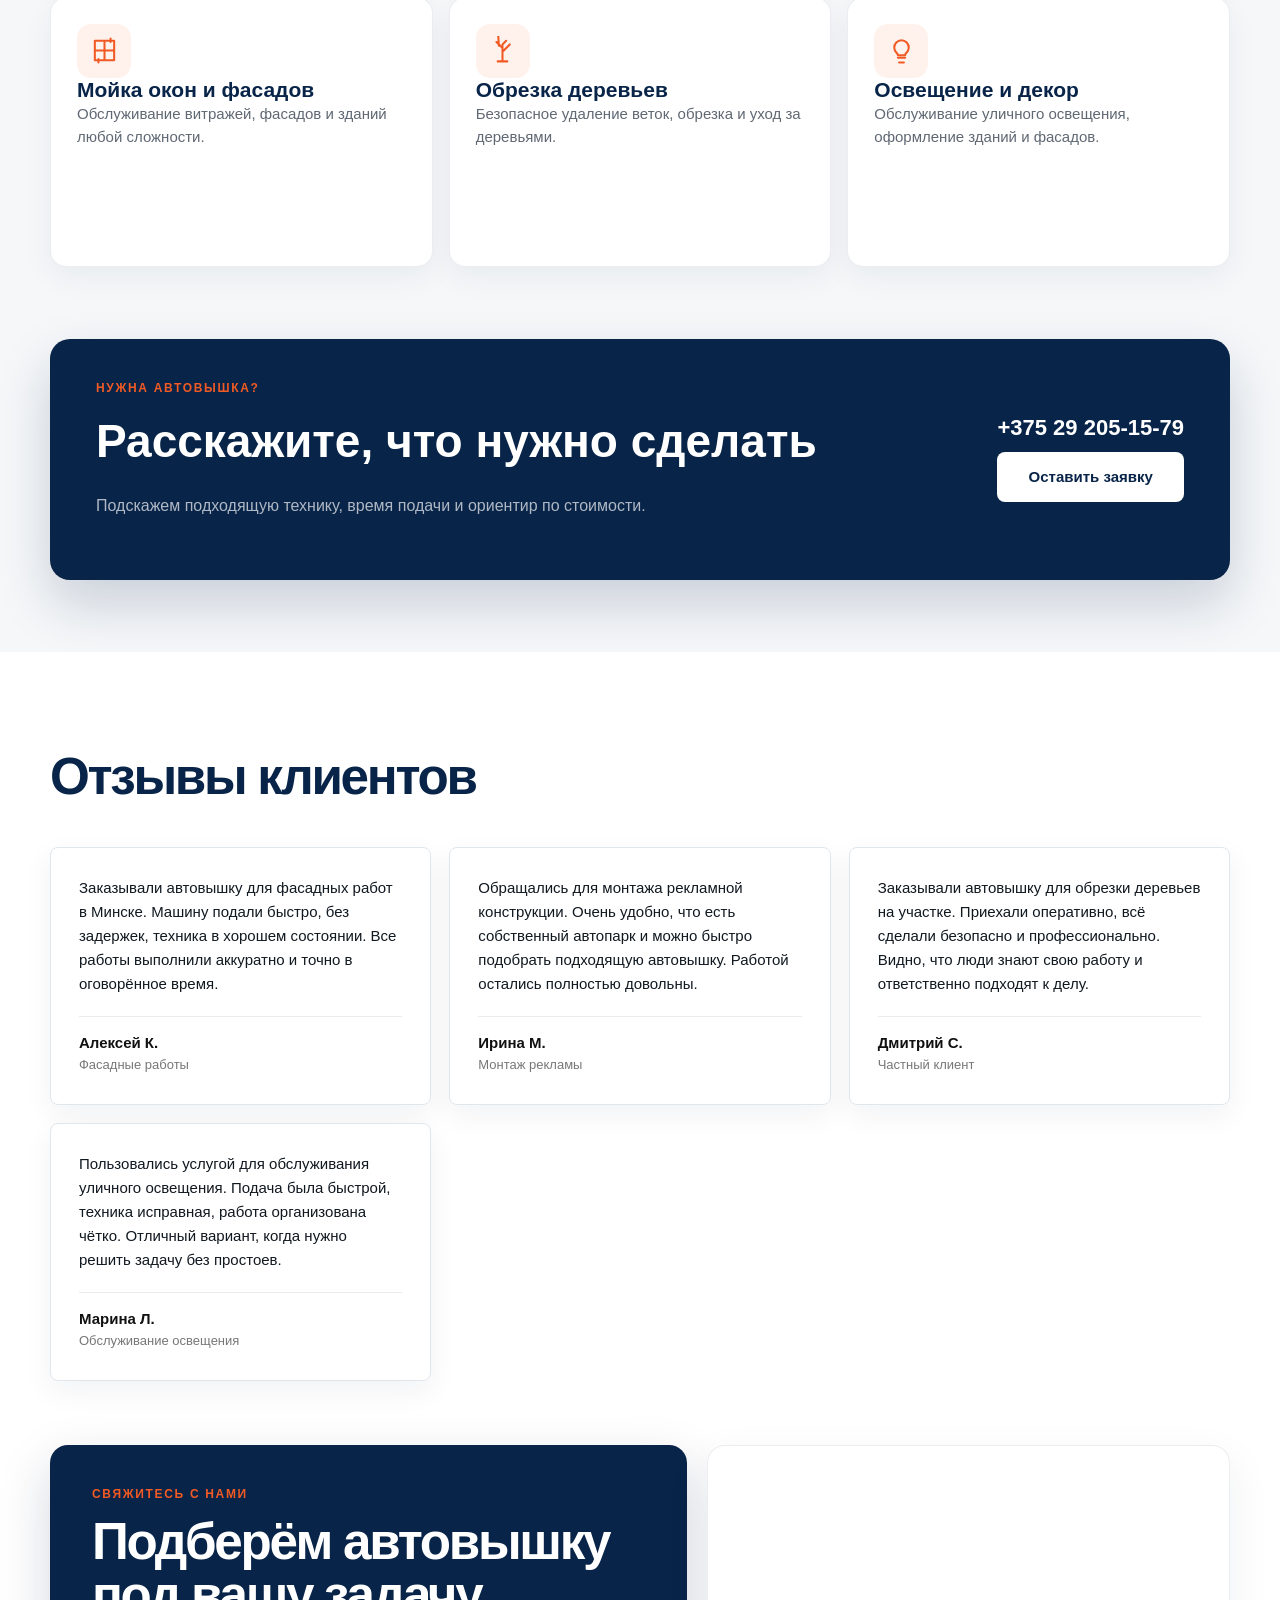
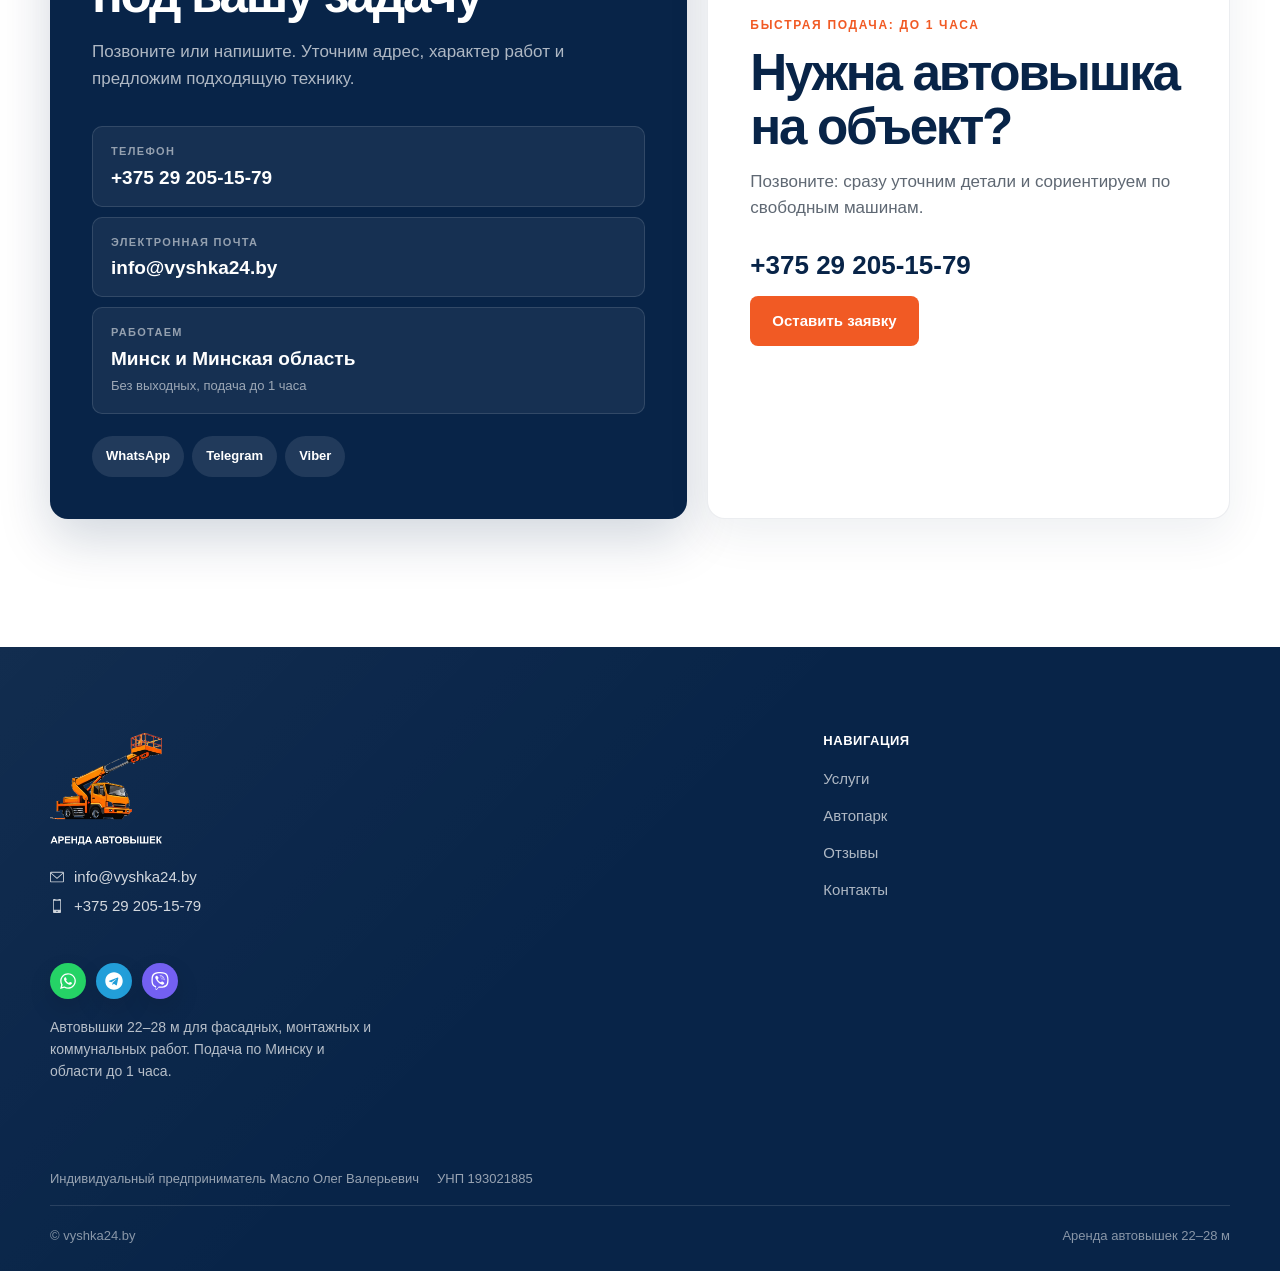
==== commit 9e7281ff: "Remove fleet pricing from site" ====
--- a/public/index.html
+++ b/public/index.html
@@ -345,7 +345,6 @@
 								<li>Минимальный заказ 4 часа</li>
 							</ul>
 							<div class="vm-fleet-card__footer">
-								<div class="vm-fleet-card__price">от 500 руб./4ч.</div>
 								<a class="vm-services-button" href="tel:+375292051579">Забронировать</a>
 							</div>
 						</div>
@@ -364,7 +363,6 @@
 								<li>Минимальный заказ 4 часа</li>
 							</ul>
 							<div class="vm-fleet-card__footer">
-								<div class="vm-fleet-card__price">от 420 руб./4ч.</div>
 								<a class="vm-services-button" href="tel:+375292051579">Забронировать</a>
 							</div>
 						</div>
@@ -555,7 +553,7 @@
 		<div class="elementor-element elementor-element-2469b87 e-con-full e-flex e-con e-child" data-id="2469b87" data-element_type="container">
 				<div class="elementor-element elementor-element-1b6cfff elementor-position-top elementor-widget elementor-widget-image-box" data-id="1b6cfff" data-element_type="widget" data-widget_type="image-box.default">
 				<div class="elementor-widget-container">
-					<div class="elementor-image-box-wrapper"><figure class="elementor-image-box-img"><img decoding="async" src="./assets/media/gallery/fleet-zil-131.webp" title="419" alt="Автовышка ЗИЛ 131 22 метра" loading="lazy" /></figure><div class="elementor-image-box-content"><h3 class="elementor-image-box-title">ЗИЛ 131 • 22 метра</h3><p class="elementor-image-box-description">Полный привод для сложных условий: город, стройки, грунт и объекты с плохими подъездными путями. Минимальный заказ 4 часа, от 420 руб./4ч.</p></div></div>				</div>
+					<div class="elementor-image-box-wrapper"><figure class="elementor-image-box-img"><img decoding="async" src="./assets/media/gallery/fleet-zil-131.webp" title="419" alt="Автовышка ЗИЛ 131 22 метра" loading="lazy" /></figure><div class="elementor-image-box-content"><h3 class="elementor-image-box-title">ЗИЛ 131 • 22 метра</h3><p class="elementor-image-box-description">Полный привод для сложных условий: город, стройки, грунт и объекты с плохими подъездными путями. Минимальный заказ 4 часа.</p></div></div>				</div>
 				</div>
 				<div class="elementor-element elementor-element-c95d2bb elementor-widget elementor-widget-wd_button" data-id="c95d2bb" data-element_type="widget" data-settings="{&quot;_animation&quot;:&quot;none&quot;}" data-widget_type="wd_button.default">
 				<div class="elementor-widget-container">
@@ -572,7 +570,7 @@
 		<div class="elementor-element elementor-element-1a46b33 e-con-full e-flex e-con e-child" data-id="1a46b33" data-element_type="container">
 				<div class="elementor-element elementor-element-e4e1e1e elementor-position-top elementor-widget elementor-widget-image-box" data-id="e4e1e1e" data-element_type="widget" data-widget_type="image-box.default">
 				<div class="elementor-widget-container">
-					<div class="elementor-image-box-wrapper"><figure class="elementor-image-box-img"><img decoding="async" src="./assets/media/gallery/fleet-maz-pms-328.webp" title="4280_4751_11610" alt="Автовышка МАЗ ПМС-328 28 метров" loading="lazy" /></figure><div class="elementor-image-box-content"><h3 class="elementor-image-box-title">МАЗ ПМС-328 • 28 метров</h3><p class="elementor-image-box-description">Для работ на большой высоте: монтаж, фасады, освещение и рекламные конструкции. Минимальный заказ 4 часа, от 500 руб./4ч.
+					<div class="elementor-image-box-wrapper"><figure class="elementor-image-box-img"><img decoding="async" src="./assets/media/gallery/fleet-maz-pms-328.webp" title="4280_4751_11610" alt="Автовышка МАЗ ПМС-328 28 метров" loading="lazy" /></figure><div class="elementor-image-box-content"><h3 class="elementor-image-box-title">МАЗ ПМС-328 • 28 метров</h3><p class="elementor-image-box-description">Для работ на большой высоте: монтаж, фасады, освещение и рекламные конструкции. Минимальный заказ 4 часа.
 </p></div></div>				</div>
 				</div>
 				<div class="elementor-element elementor-element-99da9c4 elementor-widget elementor-widget-wd_button" data-id="99da9c4" data-element_type="widget" data-settings="{&quot;_animation&quot;:&quot;none&quot;}" data-widget_type="wd_button.default">
--- a/public/assets/site.css
+++ b/public/assets/site.css
@@ -1192,7 +1192,7 @@
 .vm-work-gallery {
   width: min(1180px, calc(100vw - 40px));
   margin: 0 auto;
-  padding: 0 0 96px;
+  padding: 0;
 }
 
 .vm-work-gallery__intro {
@@ -1407,8 +1407,8 @@
 
 .vm-home-landing {
   display: grid;
-  gap: 74px;
-  padding: 88px 0 22px;
+  gap: 72px;
+  padding: 80px 0 72px;
   background: #f5f7f9;
 }
 
@@ -1441,11 +1441,11 @@
 }
 
 .vm-home-fleet {
-  padding: 0 0 74px;
+  padding: 0;
 }
 
 .elementor-3604 .elementor-element.elementor-element-2714c18 {
-  padding-top: 74px;
+  padding-top: 48px;
   padding-bottom: 34px;
 }
 
@@ -1463,8 +1463,8 @@
 }
 
 .elementor-3604 .elementor-element.elementor-element-2714c18 .reviews-full {
-  padding-top: 36px;
-  padding-bottom: 40px;
+  padding-top: 24px !important;
+  padding-bottom: 0 !important;
 }
 
 .vm-home-contacts {
@@ -1544,8 +1544,8 @@
   }
 
   .vm-home-landing {
-    gap: 52px;
-    padding: 58px 0 12px;
+    gap: 48px;
+    padding: 52px 0 52px;
   }
 
   .vm-home-services,
@@ -1559,12 +1559,12 @@
   }
 
   .vm-home-fleet {
-    padding-bottom: 48px;
+    padding: 0;
   }
 
   .elementor-3604 .elementor-element.elementor-element-2714c18 {
-    padding-top: 48px;
-    padding-bottom: 20px;
+    padding-top: 32px;
+    padding-bottom: 24px;
   }
 
   .elementor-3604 .elementor-element.elementor-element-35cad03 .title {
@@ -1572,8 +1572,8 @@
   }
 
   .elementor-3604 .elementor-element.elementor-element-2714c18 .reviews-full {
-    padding-top: 18px;
-    padding-bottom: 28px;
+    padding-top: 20px !important;
+    padding-bottom: 0 !important;
   }
 
   .vm-home-contacts {
@@ -1735,6 +1735,10 @@
     padding: 22px 0 58px;
   }
 
+  .vm-home-fleet.vm-fleet {
+    padding: 0;
+  }
+
   .vm-fleet-intro {
     display: block;
   }
@@ -1764,7 +1768,7 @@
 
   .vm-work-gallery {
     width: calc(100vw - 24px);
-    padding-bottom: 58px;
+    padding-bottom: 0;
   }
 
   .vm-work-gallery h2 {
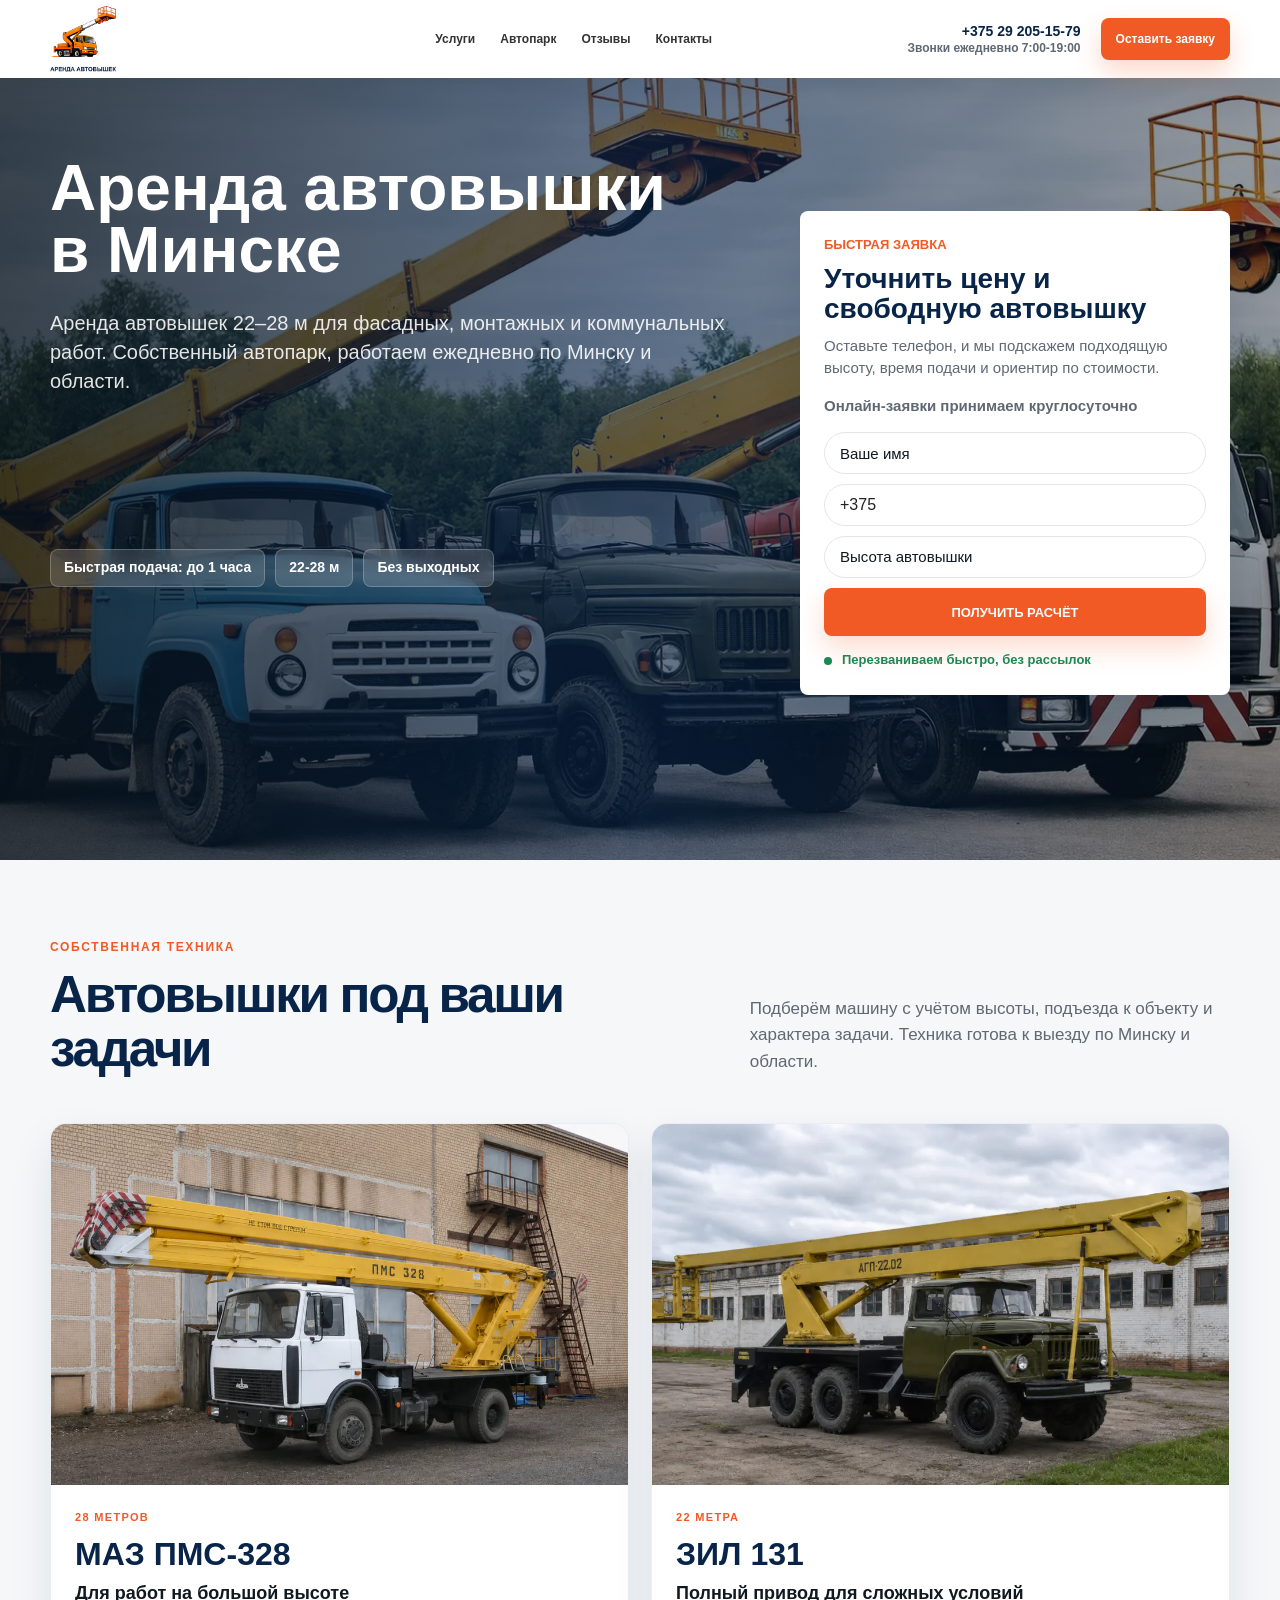
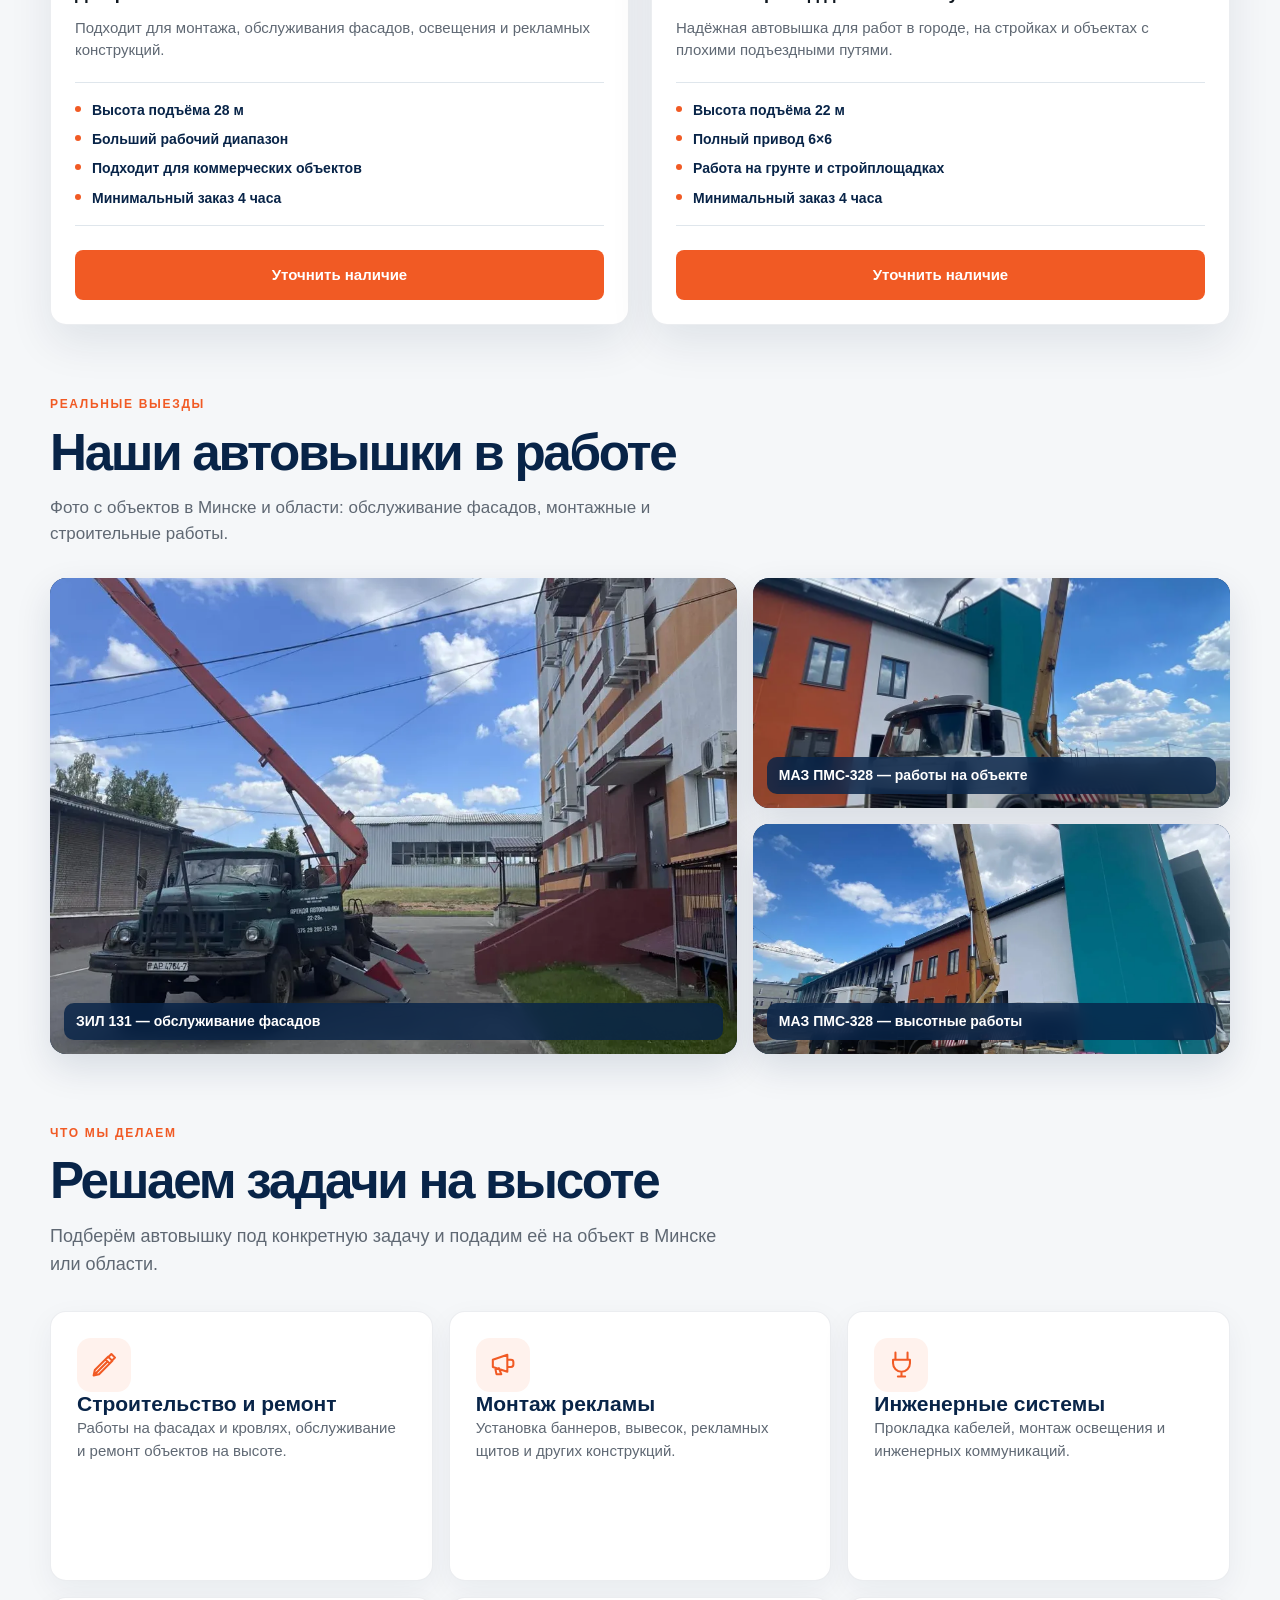
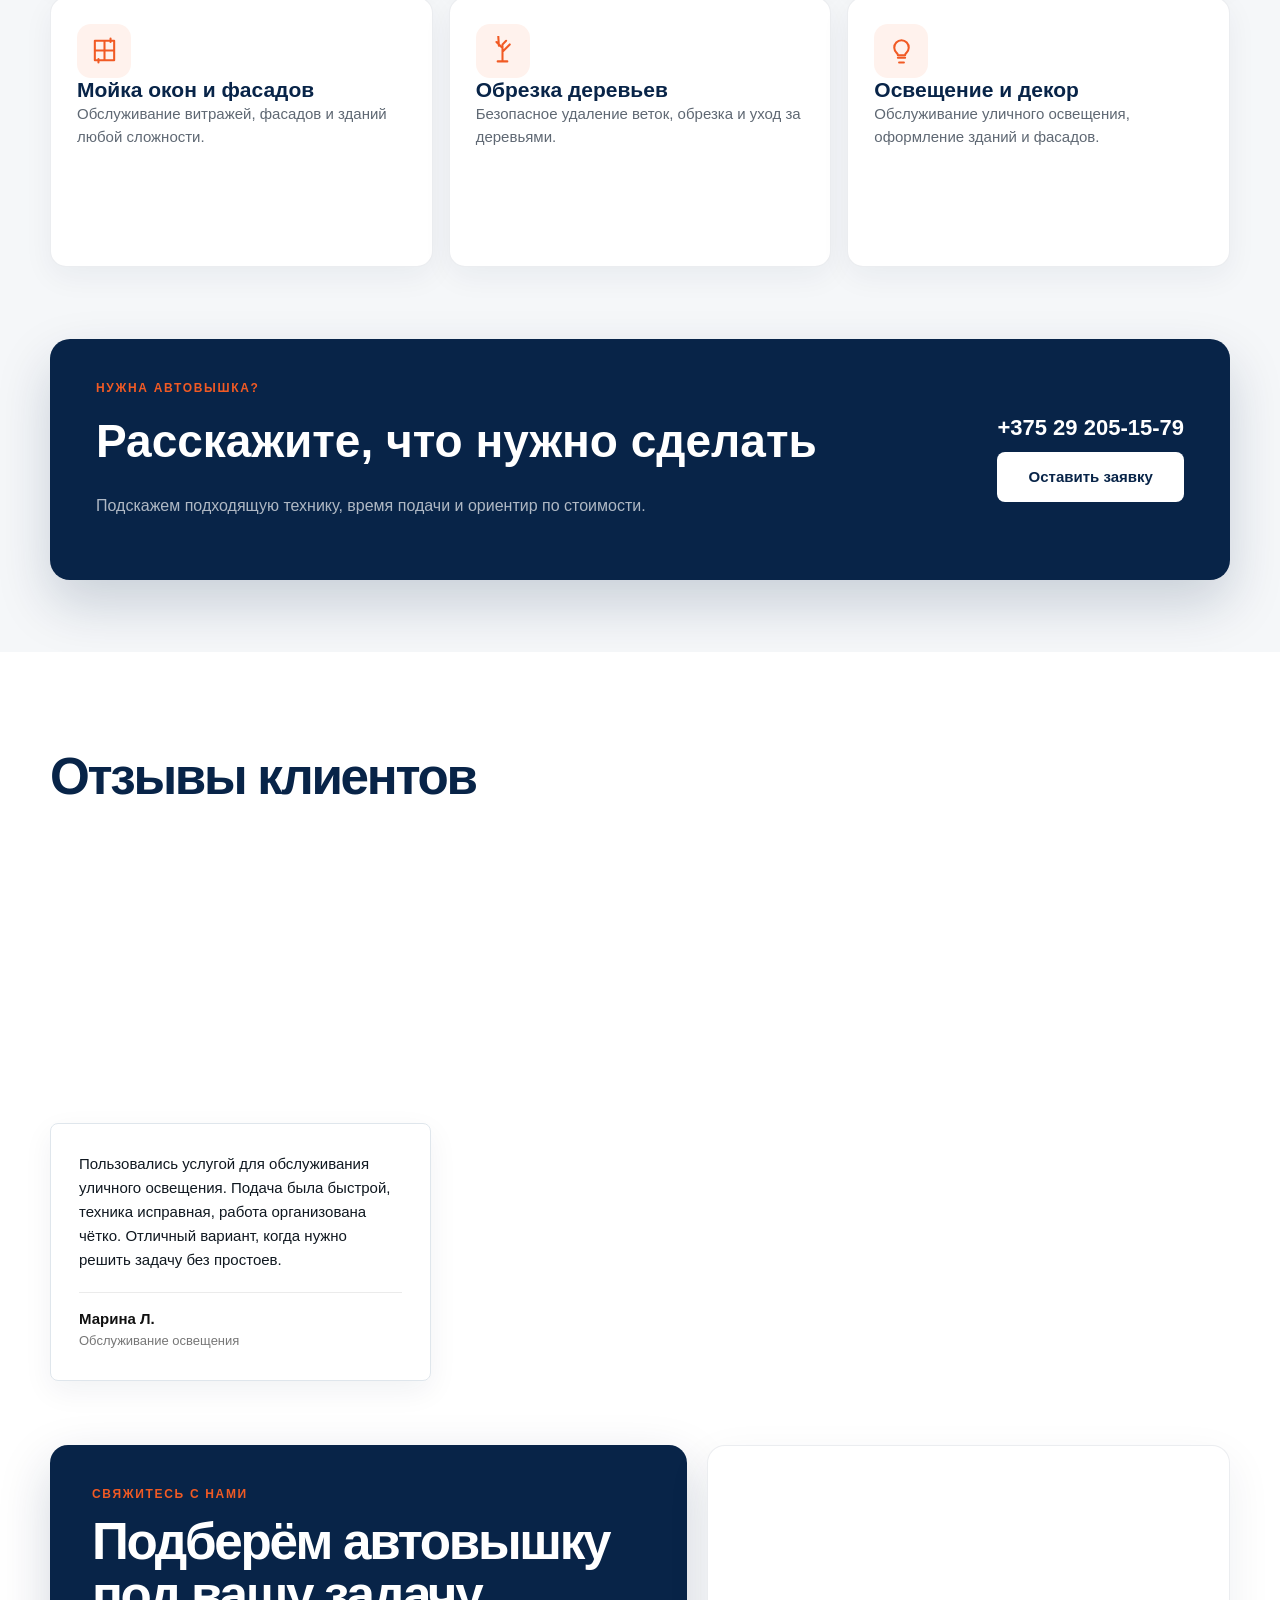
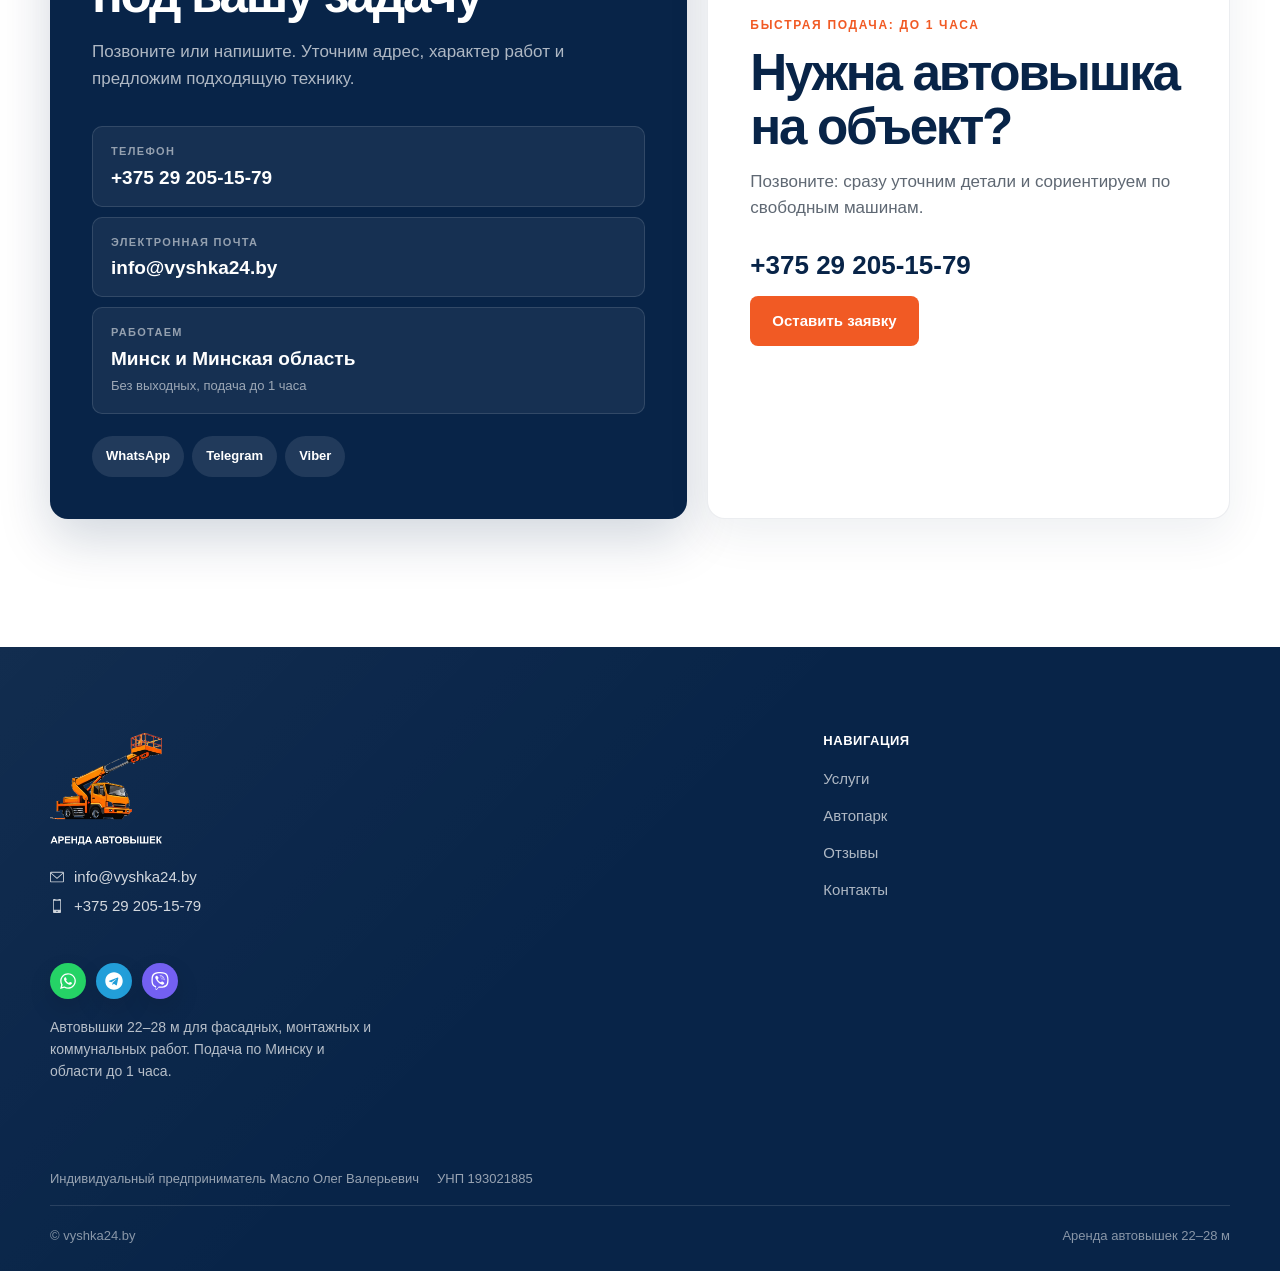
==== commit 9623052d: "Update fleet availability CTA copy" ====
--- a/public/index.html
+++ b/public/index.html
@@ -345,7 +345,7 @@
 								<li>Минимальный заказ 4 часа</li>
 							</ul>
 							<div class="vm-fleet-card__footer">
-								<a class="vm-services-button" href="tel:+375292051579">Забронировать</a>
+								<a class="vm-services-button" href="tel:+375292051579">Уточнить наличие</a>
 							</div>
 						</div>
 					</article>
@@ -363,7 +363,7 @@
 								<li>Минимальный заказ 4 часа</li>
 							</ul>
 							<div class="vm-fleet-card__footer">
-								<a class="vm-services-button" href="tel:+375292051579">Забронировать</a>
+								<a class="vm-services-button" href="tel:+375292051579">Уточнить наличие</a>
 							</div>
 						</div>
 					</article>
@@ -560,7 +560,7 @@
 							<div class="wd-button-wrapper text-left" >
 			<a class="btn btn-style-default btn-style-round btn-size-large btn-color-alt btn-icon-pos-right"  href="#form-field-field_197ba03">
 				<span class="wd-btn-text" data-elementor-setting-key="text">
-					Забронировать				</span>
+					Уточнить наличие				</span>
 
 							</a>
 		</div>
@@ -578,7 +578,7 @@
 							<div class="wd-button-wrapper text-left" >
 			<a class="btn btn-style-default btn-style-round btn-size-large btn-color-alt btn-icon-pos-right"  href="#form-field-field_197ba03">
 				<span class="wd-btn-text" data-elementor-setting-key="text">
-					Забронировать				</span>
+					Уточнить наличие				</span>
 
 							</a>
 		</div>
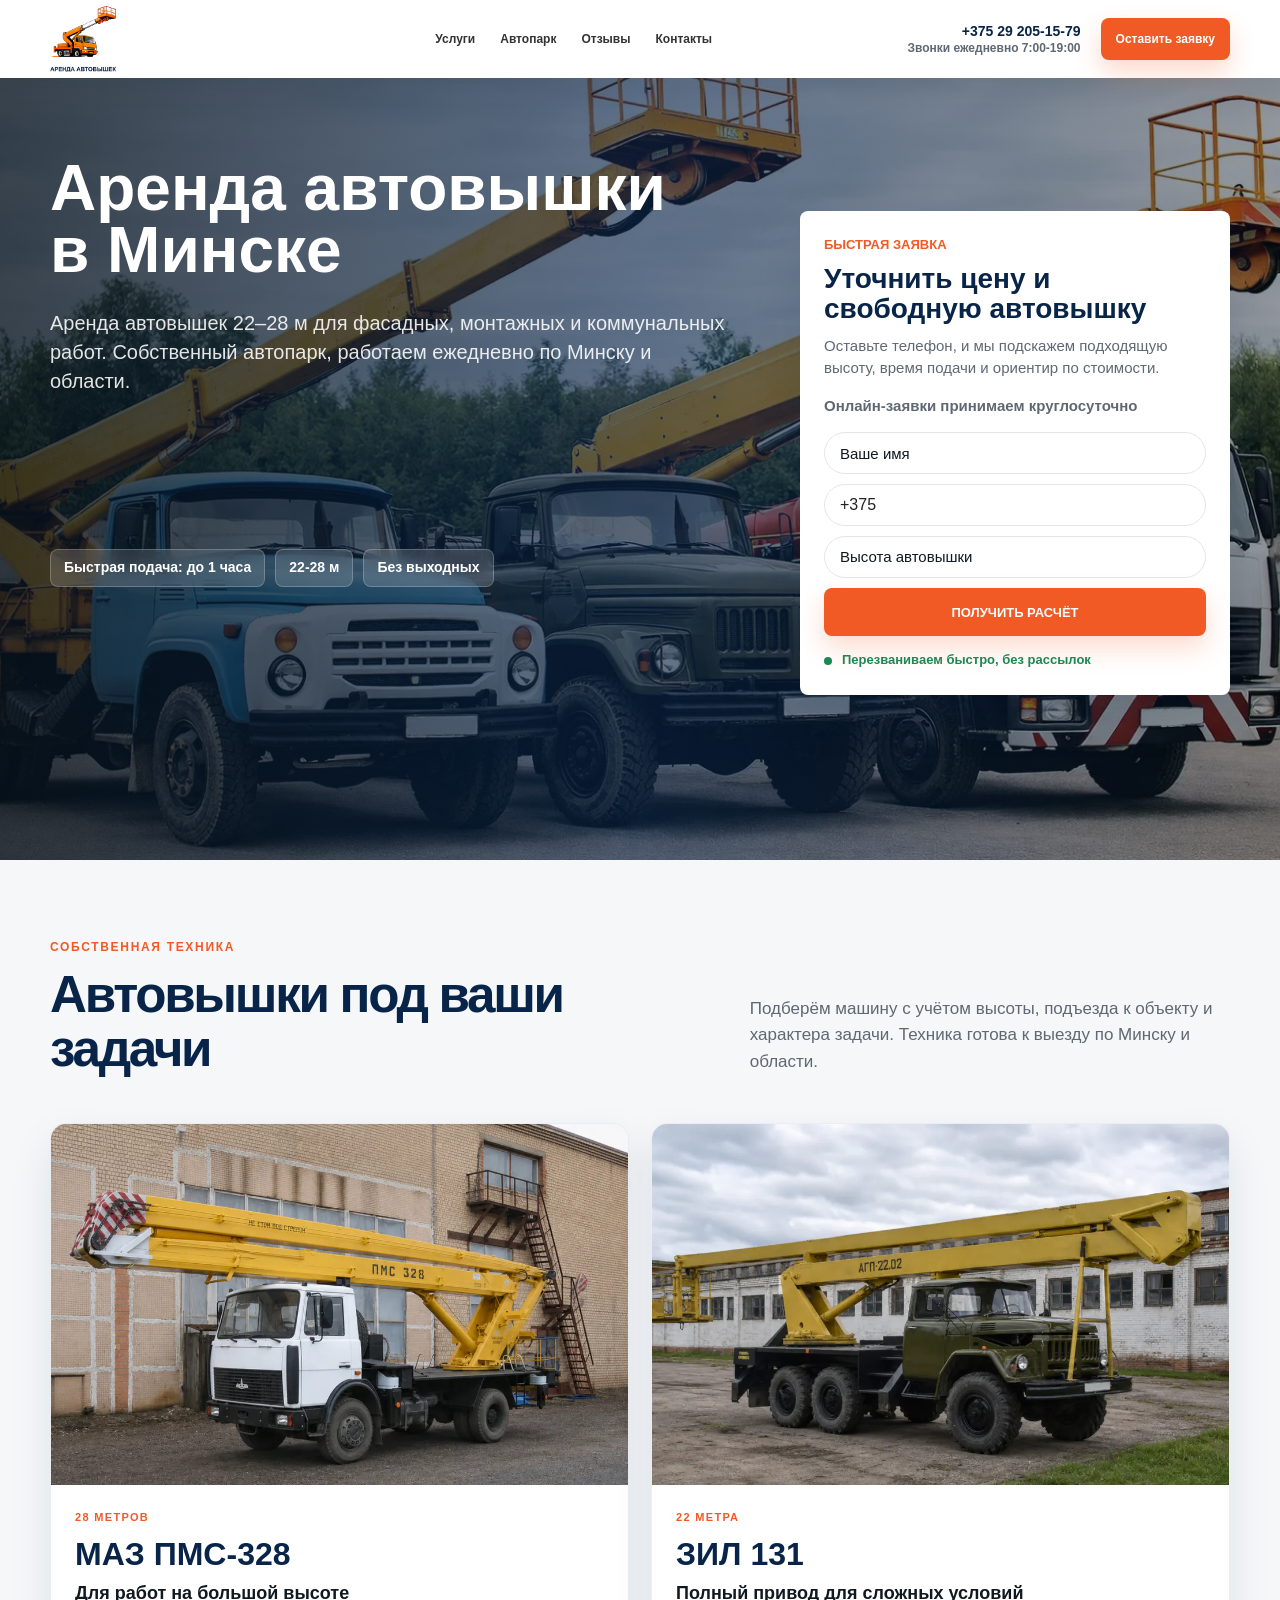
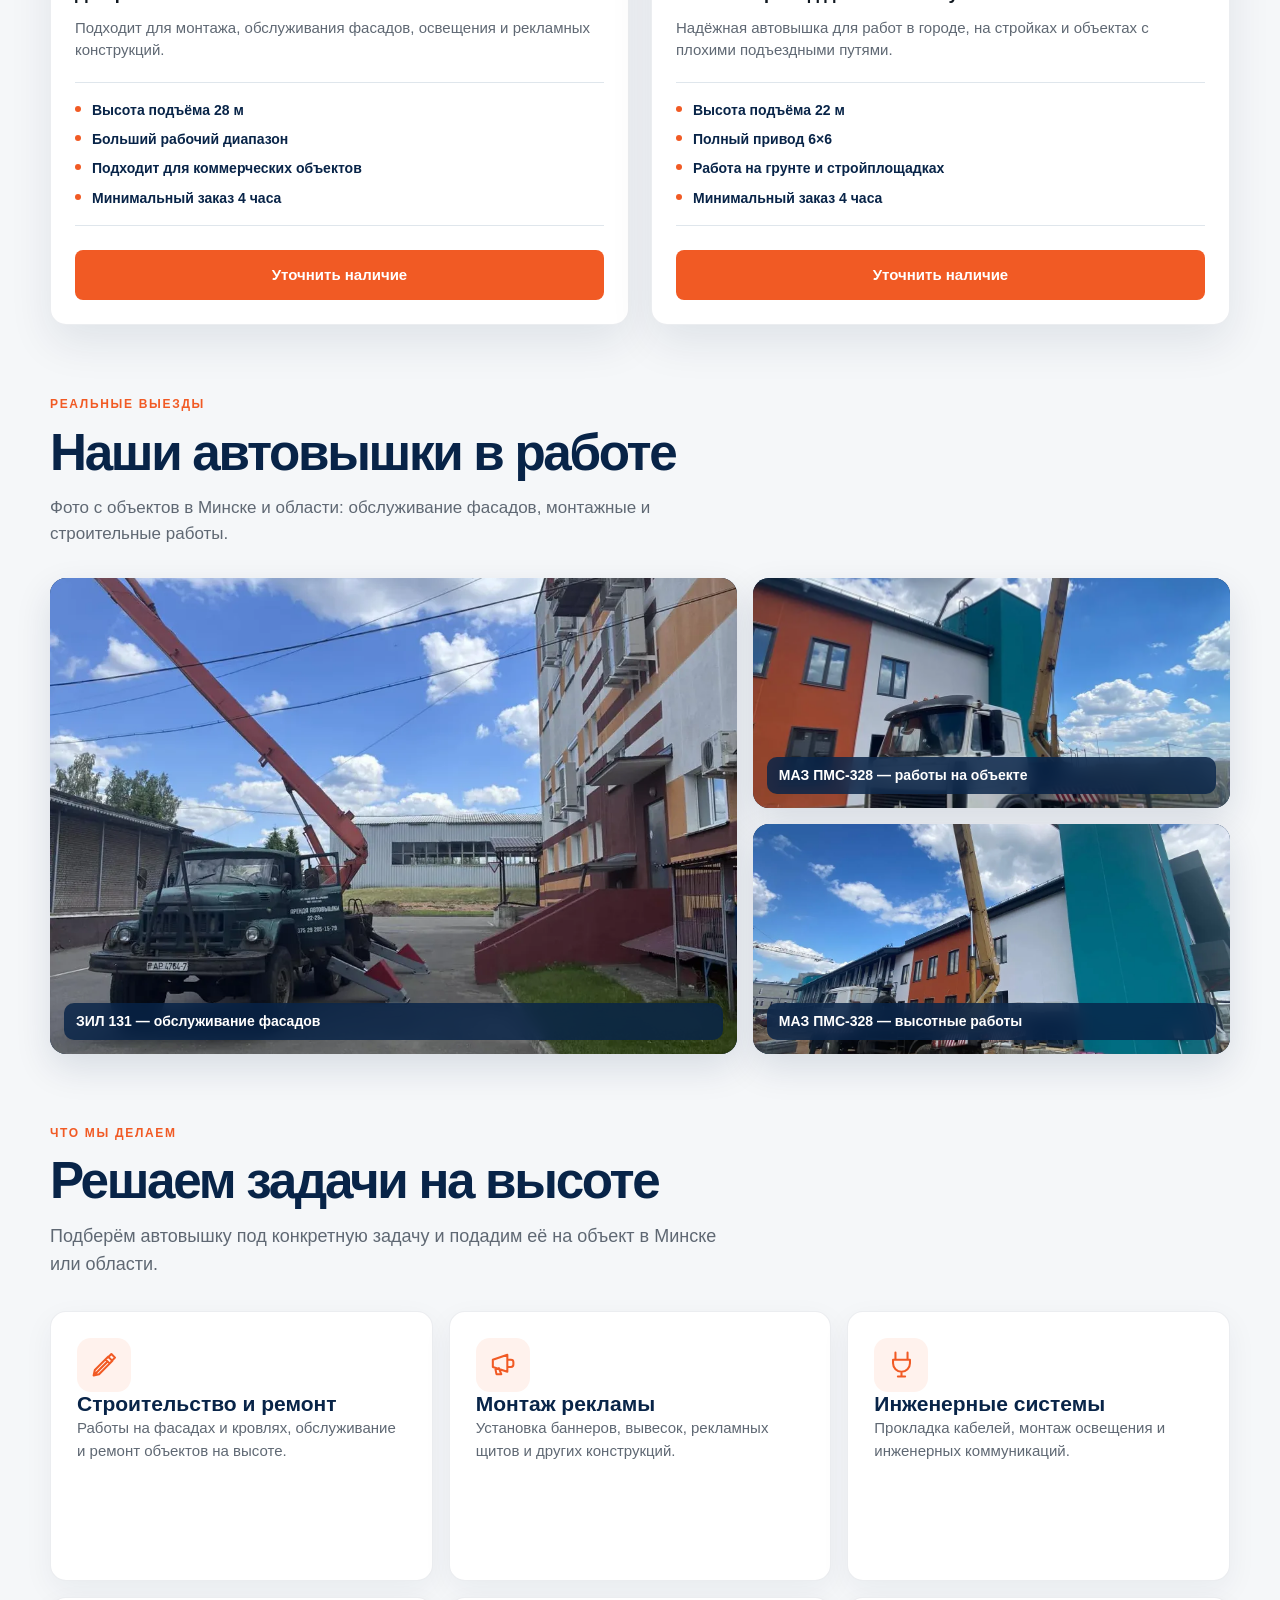
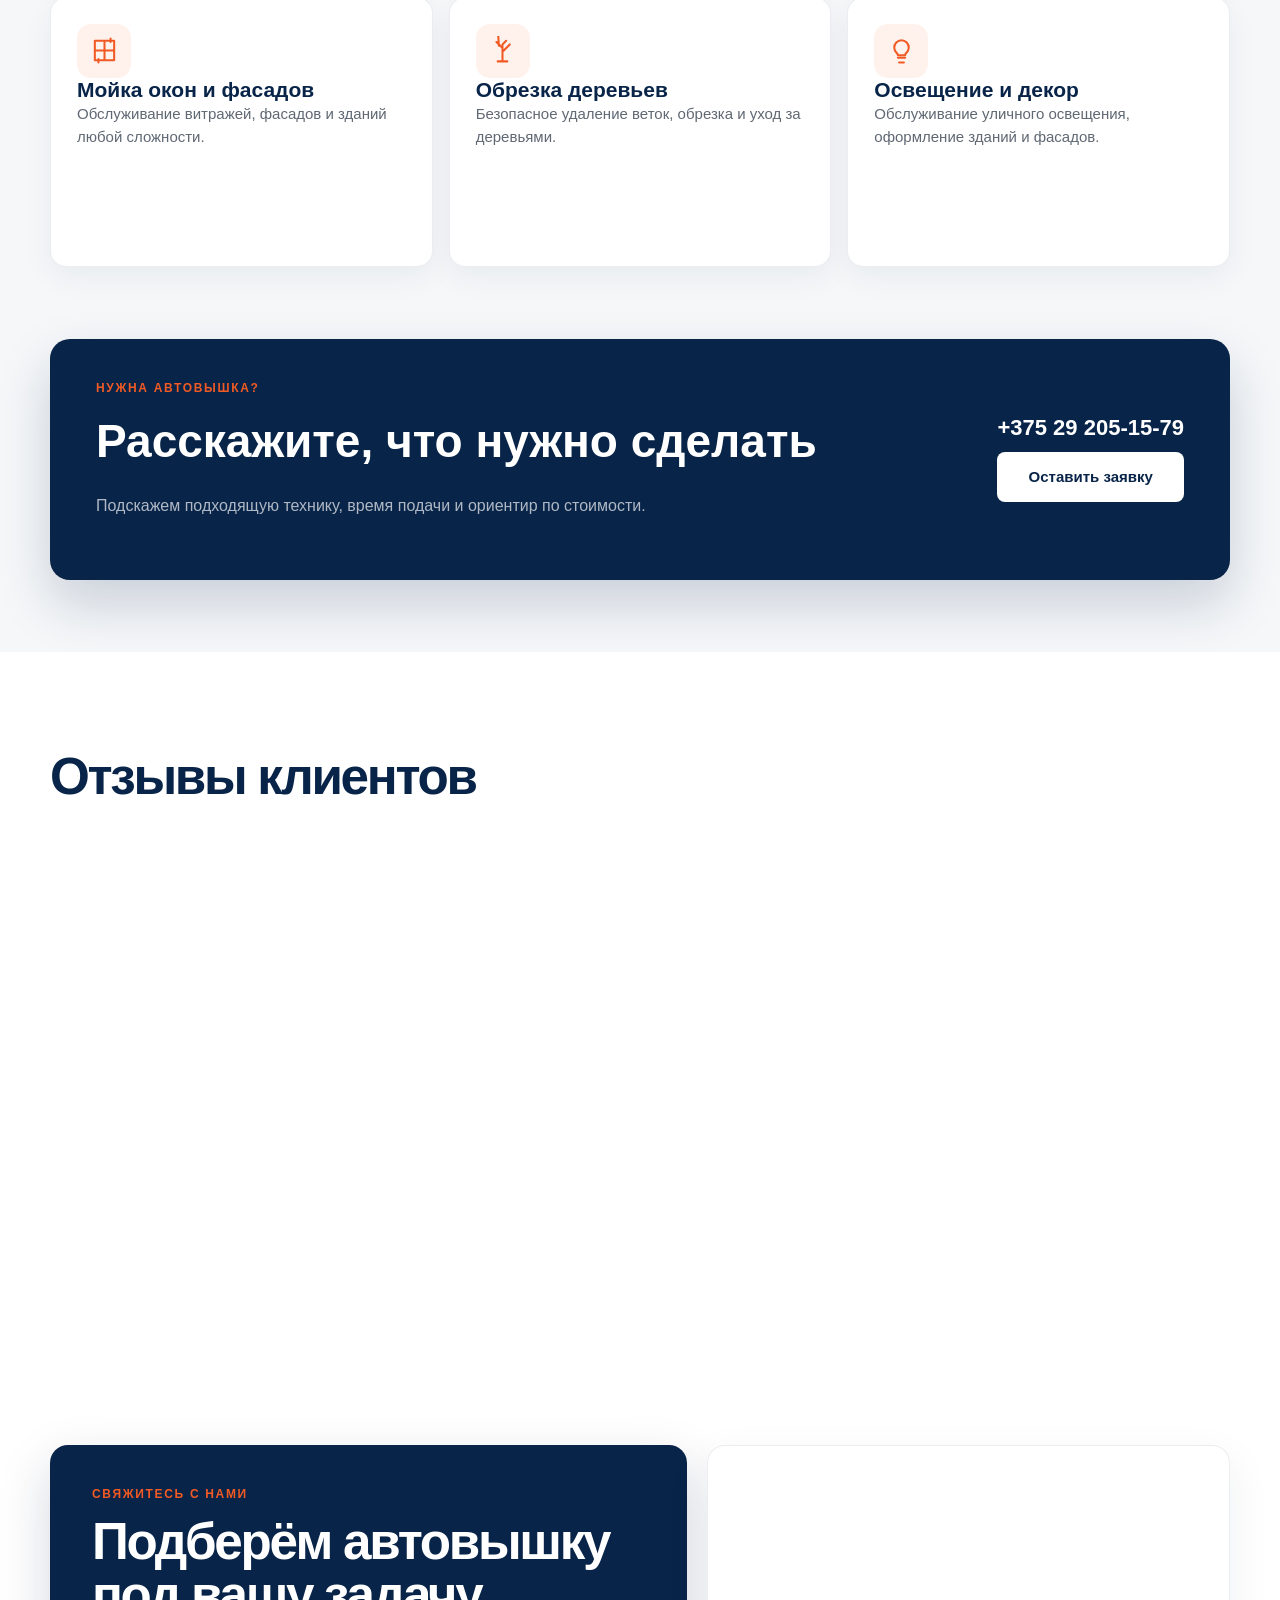
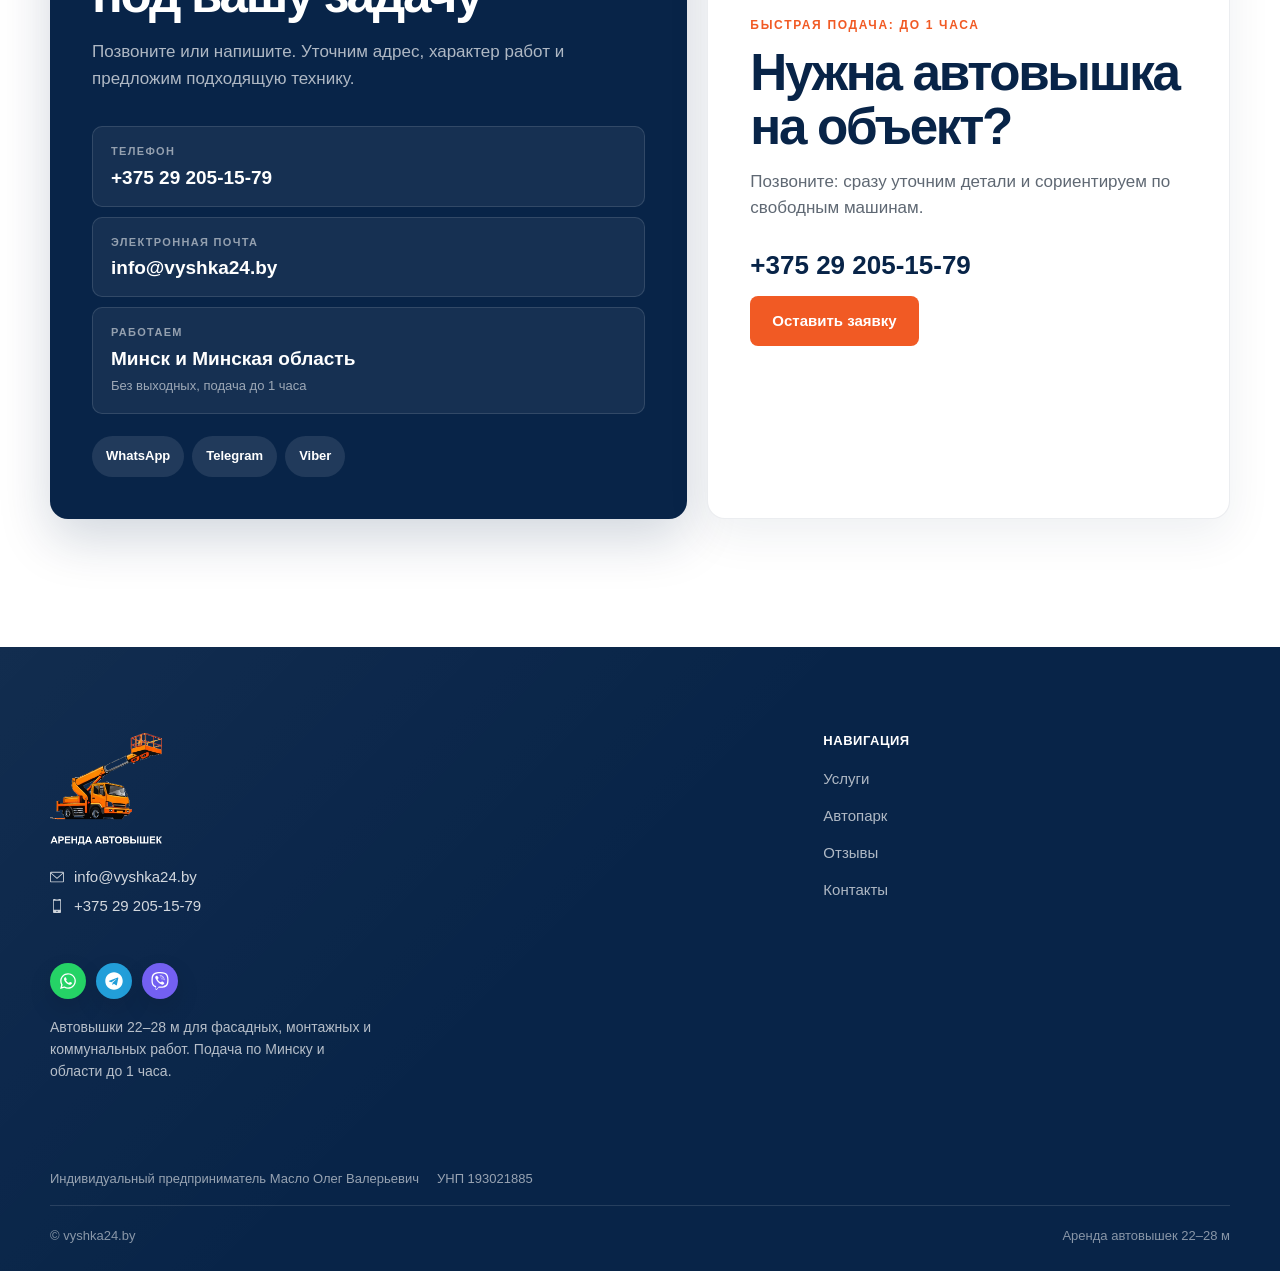
==== commit 6ca3c3cd: "Add site favicon" ====
--- a/public/index.html
+++ b/public/index.html
@@ -6,6 +6,10 @@
 <meta name="description" content="Аренда автовышек 22-28 метров в Минске и Минской области. Собственная техника, работаем без выходных, быстрая подача до 1 часа.">
 <meta name='robots' content='max-image-preview:large' />
 <link rel="canonical" href="https://vyshka24.by/" />
+<link rel="icon" href="./assets/favicon/favicon.ico" sizes="any">
+<link rel="icon" type="image/png" sizes="32x32" href="./assets/favicon/favicon-32x32.png">
+<link rel="icon" type="image/png" sizes="16x16" href="./assets/favicon/favicon-16x16.png">
+<link rel="apple-touch-icon" sizes="180x180" href="./assets/favicon/apple-touch-icon.png">
 <meta name="viewport" content="width=device-width, initial-scale=1.0">
 			<style>
 
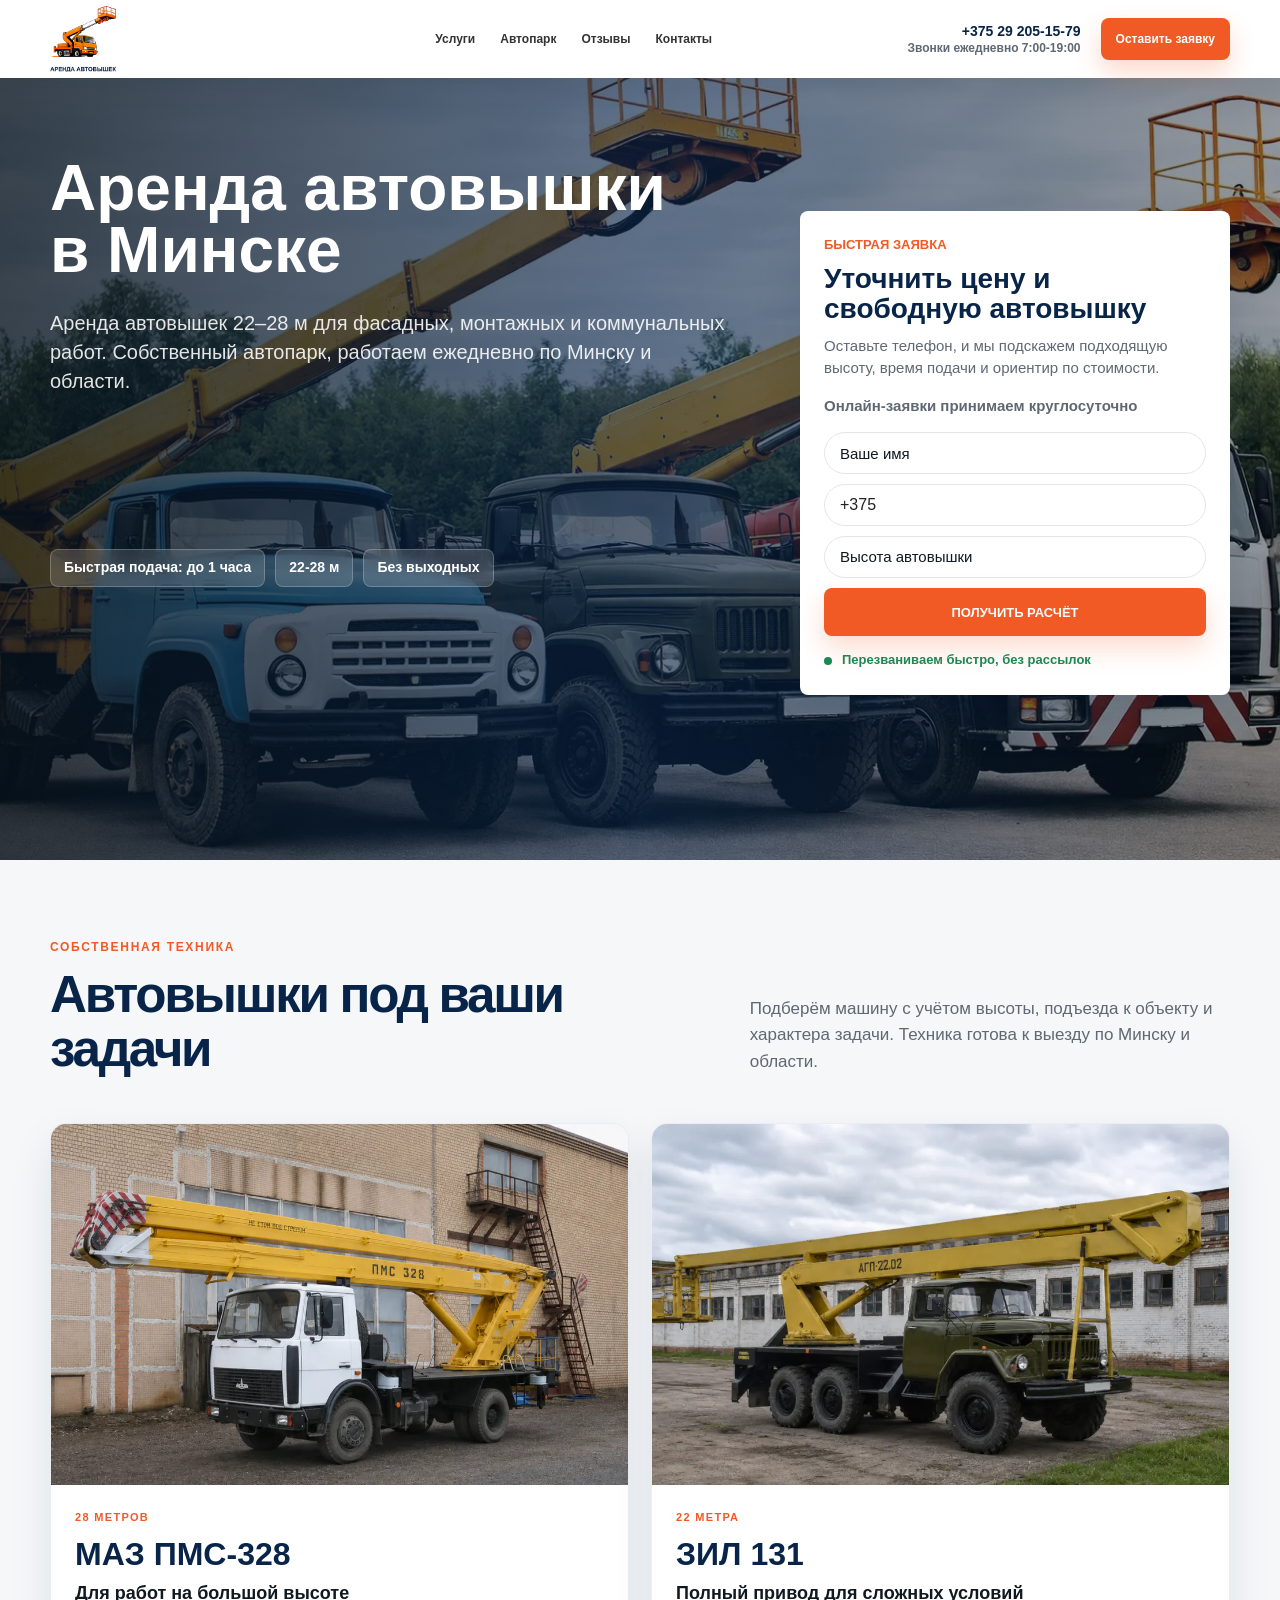
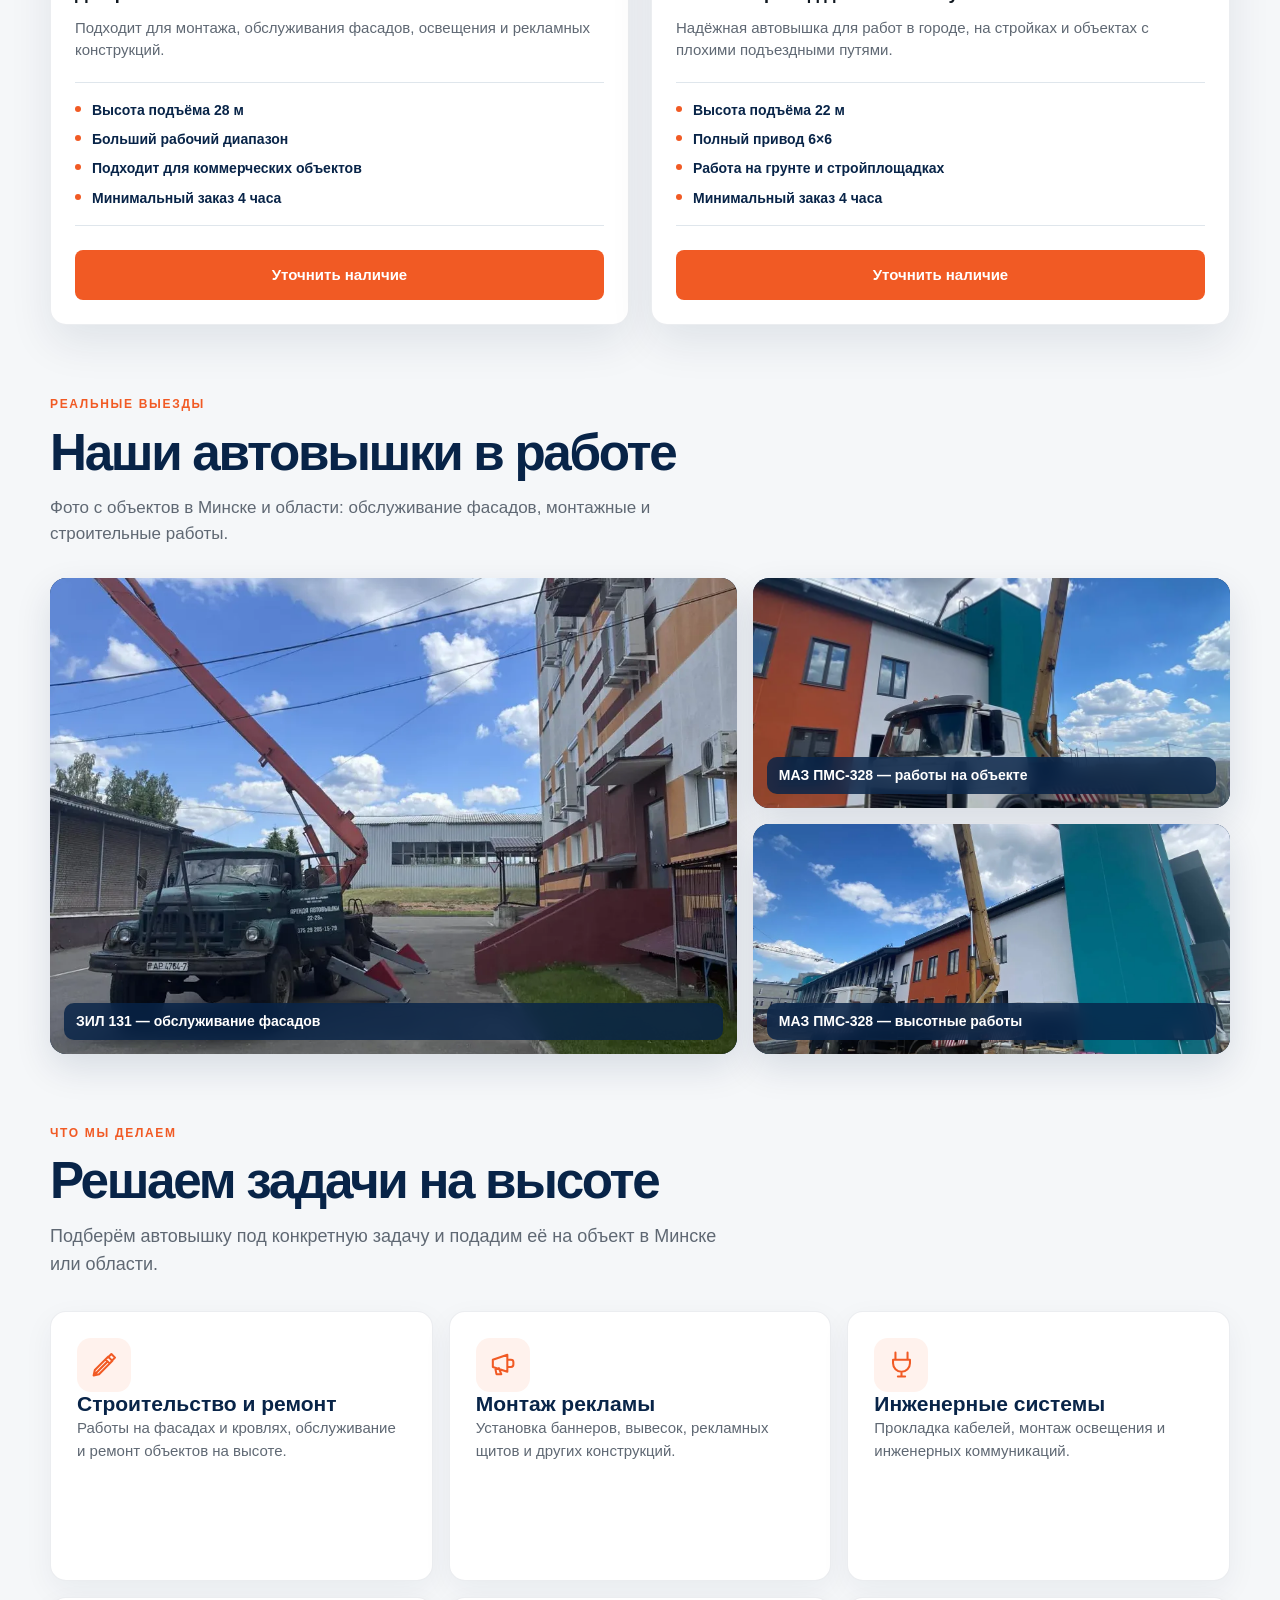
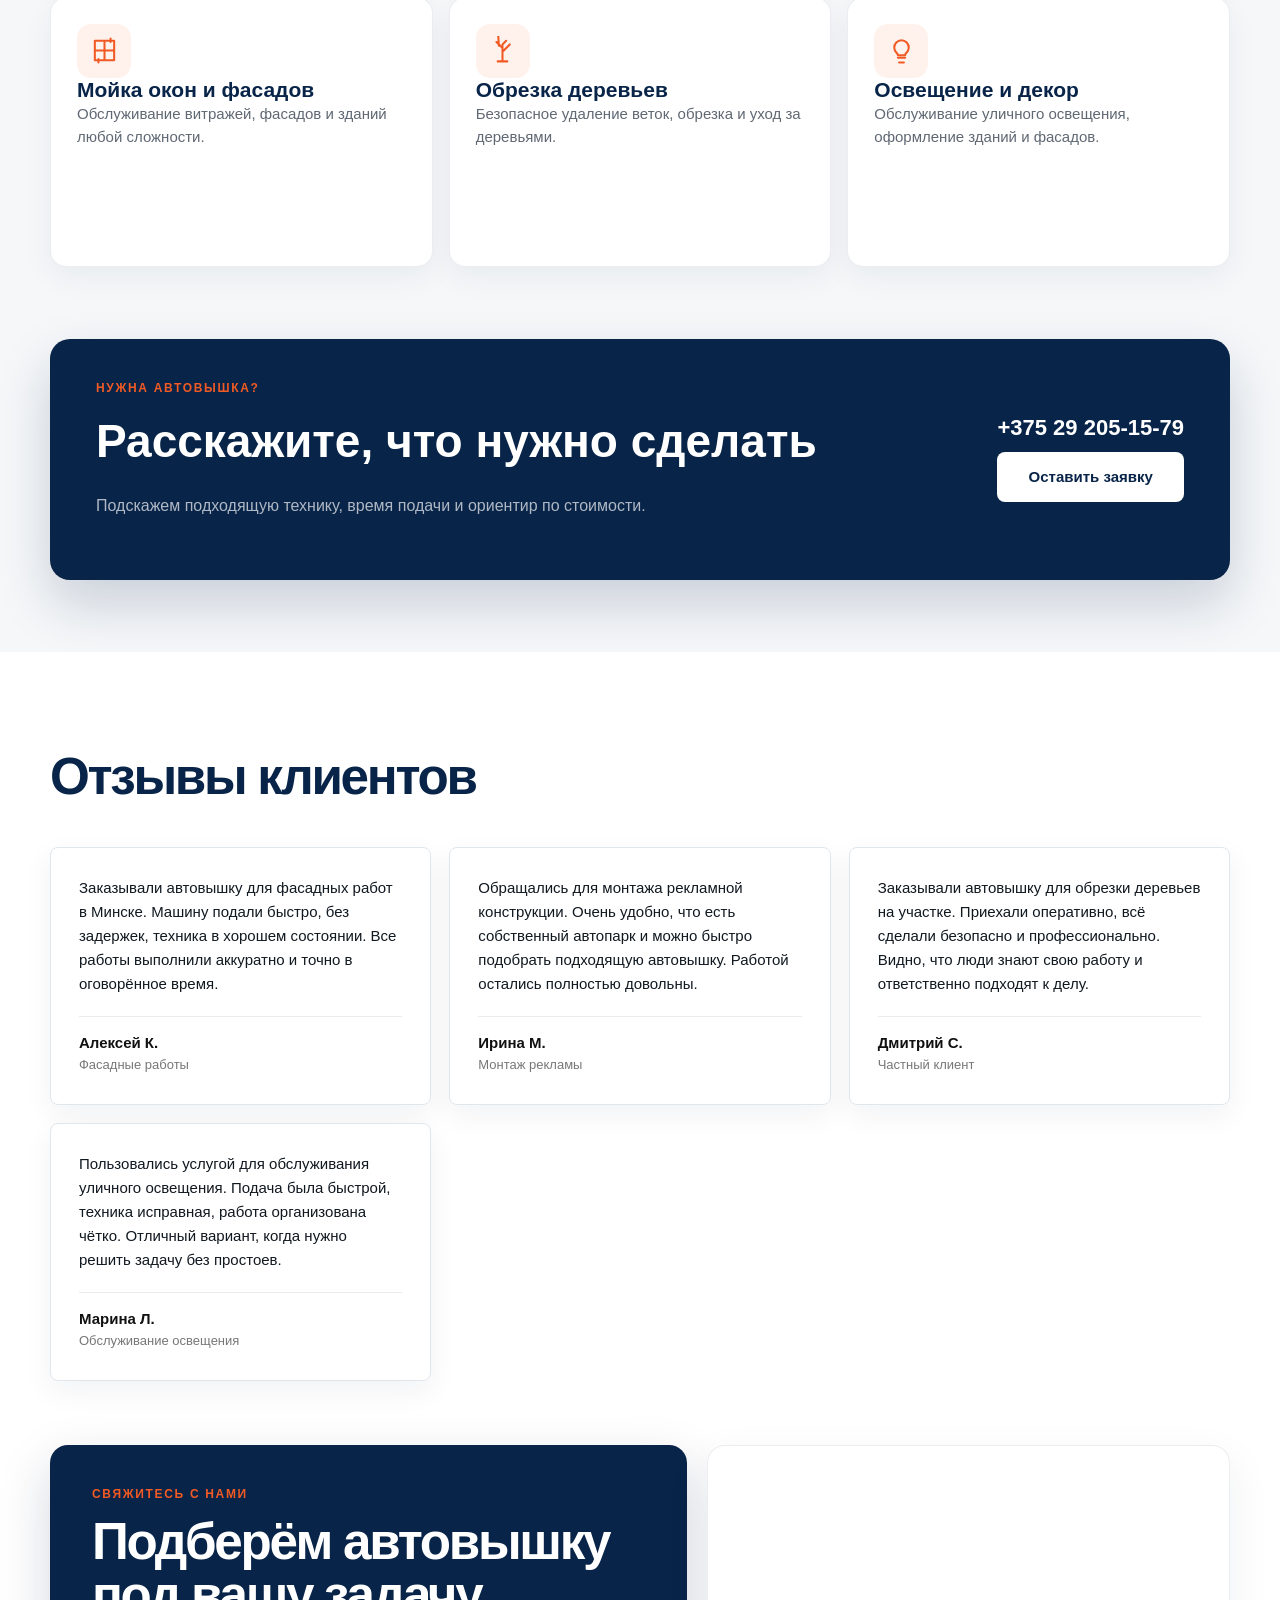
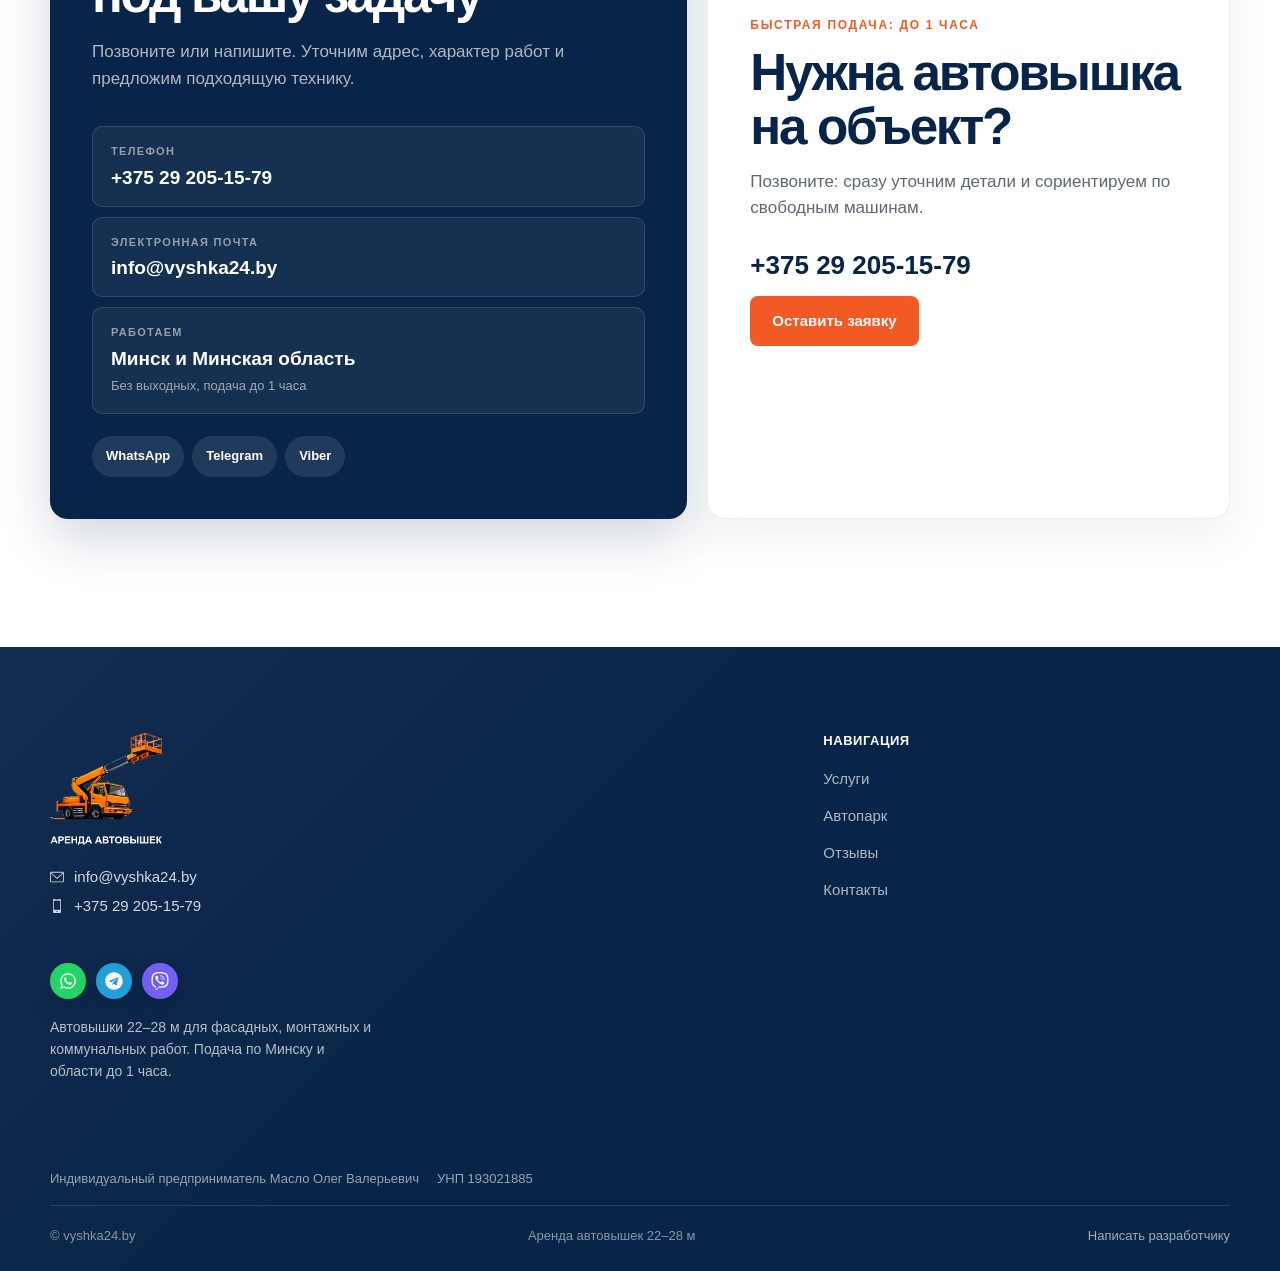
==== commit 50d556df: "Add site analytics and indexing files" ====
--- a/public/index.html
+++ b/public/index.html
@@ -1,6 +1,13 @@
 <!DOCTYPE html>
 <html lang="ru-RU">
 <head>
+<!-- Google Tag Manager -->
+<script>(function(w,d,s,l,i){w[l]=w[l]||[];w[l].push({'gtm.start':
+new Date().getTime(),event:'gtm.js'});var f=d.getElementsByTagName(s)[0],
+j=d.createElement(s),dl=l!='dataLayer'?'&l='+l:'';j.async=true;j.src=
+'https://www.googletagmanager.com/gtm.js?id='+i+dl;f.parentNode.insertBefore(j,f);
+})(window,document,'script','dataLayer','GTM-5MGBHRJC');</script>
+<!-- End Google Tag Manager -->
 		<meta charset="UTF-8">
 		<title>Аренда автовышки Минск, услуги вышки заказать на час, цены</title>
 <meta name="description" content="Аренда автовышек 22-28 метров в Минске и Минской области. Собственная техника, работаем без выходных, быстрая подача до 1 часа.">
@@ -194,6 +201,10 @@
 </head>
 
 <body class="home page-template-default page page-id-3604 theme-woodmart wrapper-custom elementor-default elementor-kit-7 elementor-page elementor-page-3604">
+<!-- Google Tag Manager (noscript) -->
+<noscript><iframe src="https://www.googletagmanager.com/ns.html?id=GTM-5MGBHRJC"
+height="0" width="0" style="display:none;visibility:hidden"></iframe></noscript>
+<!-- End Google Tag Manager (noscript) -->
 			<div class="website-wrapper">
 									<header class="whb-header whb-header_469249 whb-sticky-shadow whb-scroll-stick whb-sticky-real whb-hide-on-scroll">
 					<div class="whb-main-header">
@@ -755,8 +766,7 @@
 				<a class="vm-services-button" href="tel:+375292051579">Позвонить сейчас</a>
 			</section>
 		</section>
-
-				</article><!-- #post -->
+					</article><!-- #post -->
 
 
 
@@ -795,11 +805,8 @@
 									</li>
 											<li class="elementor-repeater-item-2d44578">
 											<img  src="./assets/media/icons/phone.svg" title="wd-phone-light" width="14" height="14">
-					<span class="list-content">
-						+375 29 205-15-79					</span>
-
-
-						<a  href="tel:+375292051579" class="wd-fill" aria-label="List item link"></a>
+					<a href="tel:+375292051579" class="list-content" aria-label="Позвонить +375 29 205-15-79">
+						+375 29 205-15-79					</a>
 									</li>
 					</ul>
 
--- a/public/assets/site.css
+++ b/public/assets/site.css
@@ -711,12 +711,23 @@
 .vm-footer-bottom {
   display: flex;
   justify-content: space-between;
+  align-items: center;
   gap: 18px;
   margin-top: 16px;
   padding-top: 20px;
   border-top: 1px solid rgba(255, 255, 255, 0.12);
   color: rgba(255, 255, 255, 0.52);
   font-size: 13px;
+}
+
+.vm-footer-dev-link {
+  color: rgba(255, 255, 255, 0.62) !important;
+  text-decoration: none !important;
+}
+
+.vm-footer-dev-link:hover,
+.vm-footer-dev-link:focus {
+  color: #fff !important;
 }
 
 .scrollToTop,
